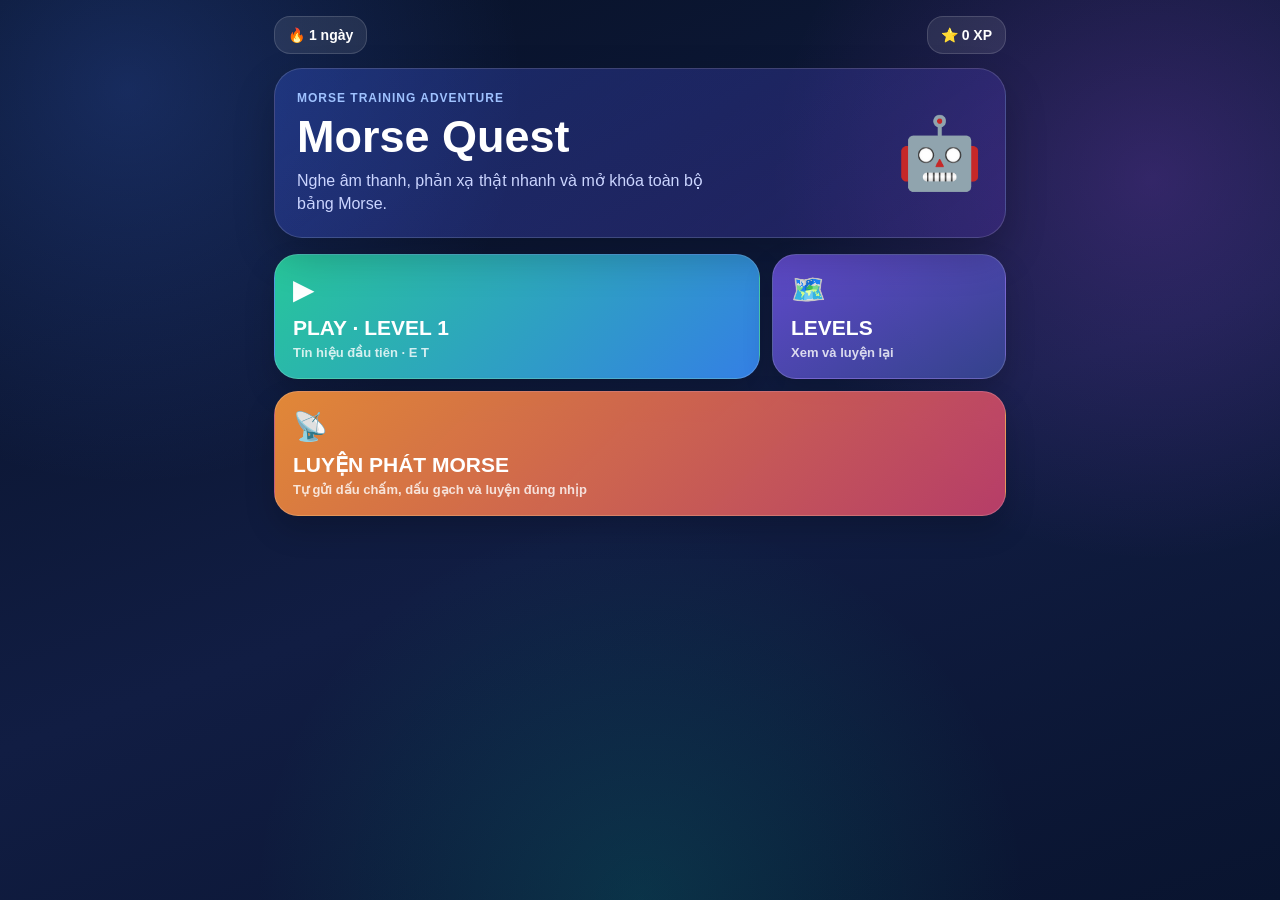
==== index.html @ cfee7fb7 "Add reference audio to sending practice" ====
<!DOCTYPE html>
<html lang="vi">
<head>
<meta charset="UTF-8">
<meta name="viewport" content="width=device-width, initial-scale=1.0">
<meta name="theme-color" content="#071126">

<title>Morse Quest</title>

<style>
* {
  box-sizing: border-box;
}

body {
  margin: 0;
  min-height: 100vh;
  font-family: Arial, Helvetica, sans-serif;
  color: white;

  background:
    radial-gradient(circle at 10% 10%, rgba(70,120,255,.24), transparent 28%),
    radial-gradient(circle at 90% 20%, rgba(180,80,255,.22), transparent 28%),
    radial-gradient(circle at 50% 100%, rgba(0,220,180,.14), transparent 35%),
    linear-gradient(160deg,#071126,#111d43 55%,#09142f);
}

button {
  font-family: inherit;
}

.app {
  width: min(760px, 100%);
  margin: auto;
  padding: 16px 14px 40px;
}

/* =========================
   TOP
========================= */

.topbar {
  display: flex;
  justify-content: space-between;
  flex-wrap: wrap;
  gap: 8px;
  margin-bottom: 14px;
}

.settings-grid {
  display: grid;
  grid-template-columns: repeat(2, 1fr);
  gap: 12px;
  margin-top: 16px;
}

.setting {
  padding: 13px;
  border-radius: 16px;
  background: rgba(3,9,27,.28);
  border: 1px solid rgba(255,255,255,.1);
}

.setting label {
  display: flex;
  justify-content: space-between;
  gap: 8px;
  margin-bottom: 9px;
  font-size: 13px;
  font-weight: 800;
}

.setting input,
.setting select {
  width: 100%;
  accent-color: #7ff1d1;
}

.setting select {
  padding: 9px;
  border: 1px solid rgba(255,255,255,.16);
  border-radius: 10px;
  color: white;
  background: #17234b;
}

.best-score {
  margin-top: 10px;
  color: #ffd978;
  font-size: 13px;
  font-weight: 800;
}

.challenge-status {
  display: flex;
  align-items: center;
  justify-content: space-between;
  gap: 12px;
  margin-top: 13px;
  padding: 11px 13px;
  border-radius: 15px;
  background: rgba(255,171,58,.13);
  border: 1px solid rgba(255,202,111,.3);
  font-weight: 800;
}

.hearts {
  letter-spacing: 4px;
  font-size: 19px;
}

.pill {
  padding: 10px 13px;
  border-radius: 16px;
  font-weight: 800;
  font-size: 14px;

  background: rgba(255,255,255,.09);
  border: 1px solid rgba(255,255,255,.14);
}

/* =========================
   HERO
========================= */

.hero {
  position: relative;
  overflow: hidden;

  padding: 22px;
  border-radius: 28px;

  border: 1px solid rgba(255,255,255,.15);

  background:
    linear-gradient(
      145deg,
      rgba(63,104,255,.28),
      rgba(123,66,246,.18)
    );

  box-shadow:
    0 18px 40px rgba(0,0,0,.22);
}

.hero-grid {
  display: flex;
  align-items: center;
  justify-content: space-between;
  gap: 14px;
}

.hero-tag {
  font-size: 12px;
  font-weight: 900;
  letter-spacing: 1px;
  color: #9fc2ff;
}

h1 {
  margin: 6px 0;
  font-size: clamp(30px, 8vw, 45px);
}

.subtitle {
  max-width: 430px;
  margin: 0;
  color: #cbd5ff;
  line-height: 1.45;
}

.robot {
  font-size: 70px;
  animation: floatRobot 3s ease-in-out infinite;
}

.home-actions {
  display: grid;
  grid-template-columns: 1.35fr .65fr;
  gap: 12px;
  margin-top: 16px;
}

.home-btn {
  min-height: 124px;
  padding: 18px;
  border: 1px solid rgba(255,255,255,.16);
  border-radius: 24px;
  color: white;
  text-align: left;
  cursor: pointer;
  box-shadow: 0 14px 30px rgba(0,0,0,.18);
}

.play-btn {
  background: linear-gradient(135deg, #27c79a, #347fe5);
}

.levels-btn {
  background: linear-gradient(145deg, rgba(116,86,238,.8), rgba(58,75,154,.8));
}

.sending-btn {
  grid-column: 1 / -1;
  min-height: 96px;
  background: linear-gradient(135deg, rgba(255,151,55,.88), rgba(214,68,112,.84));
}

.home-btn-icon {
  display: block;
  margin-bottom: 10px;
  font-size: 28px;
}

.home-btn-title {
  display: block;
  font-size: 21px;
  font-weight: 900;
}

.home-btn-detail {
  display: block;
  margin-top: 5px;
  color: rgba(255,255,255,.8);
  font-size: 13px;
  font-weight: 700;
}

.sending-modes {
  display: grid;
  grid-template-columns: repeat(2, 1fr);
  gap: 12px;
  margin-top: 14px;
}

.mode-btn {
  min-height: 125px;
  padding: 18px;
  border: 1px solid rgba(255,255,255,.15);
  border-radius: 20px;
  color: white;
  text-align: left;
  cursor: pointer;
  background: rgba(255,255,255,.07);
}

.mode-btn strong {
  display: block;
  margin: 8px 0 5px;
  font-size: 18px;
}

.sending-target {
  margin-top: 14px;
  text-align: center;
}

.target-letter {
  font-size: clamp(65px, 18vw, 105px);
  font-weight: 900;
  line-height: 1;
}

.target-code {
  min-height: 34px;
  margin-top: 8px;
  color: #8fe8ff;
  font-size: 25px;
  font-weight: 900;
  letter-spacing: 7px;
}

.sample-btn {
  min-height: 44px;
  margin-top: 10px;
  padding: 0 18px;
  border: 1px solid rgba(143,232,255,.35);
  border-radius: 999px;
  color: white;
  font-weight: 900;
  cursor: pointer;
  background: rgba(75,145,225,.24);
}

.telegraph-wrap {
  display: grid;
  place-items: center;
  margin: 18px 0 10px;
}

.telegraph-key {
  width: min(230px, 62vw);
  aspect-ratio: 1;
  border: 8px solid rgba(255,255,255,.16);
  border-radius: 50%;
  color: #092341;
  font-size: 21px;
  font-weight: 900;
  cursor: pointer;
  touch-action: none;
  user-select: none;
  background: radial-gradient(circle at 35% 28%, #d8fff4, #67d7ba 58%, #269a83);
  box-shadow: 0 16px 36px rgba(0,0,0,.28), inset 0 -10px 18px rgba(0,0,0,.14);
  transition: transform .08s, box-shadow .08s;
}

.telegraph-key.pressed {
  transform: scale(.94) translateY(5px);
  box-shadow: 0 7px 15px rgba(0,0,0,.25), inset 0 8px 20px rgba(0,0,0,.18);
}

.sending-readout {
  min-height: 48px;
  padding: 10px;
  border-radius: 14px;
  color: #a8e8ff;
  text-align: center;
  font-family: monospace;
  font-size: 26px;
  font-weight: 900;
  letter-spacing: 6px;
  background: rgba(3,9,27,.35);
}

.sending-meta {
  display: flex;
  justify-content: space-between;
  gap: 10px;
  margin-top: 12px;
  color: #d4dcfa;
  font-size: 13px;
  font-weight: 800;
}

@keyframes floatRobot {

  0%,100% {
    transform: translateY(0);
  }

  50% {
    transform: translateY(-7px);
  }
}

/* =========================
   CARDS
========================= */

.card {
  margin-top: 15px;
  padding: 17px;

  border-radius: 24px;

  background:
    rgba(255,255,255,.075);

  border:
    1px solid rgba(255,255,255,.13);

  backdrop-filter:
    blur(10px);
}

.card-title {
  font-size: 18px;
  font-weight: 900;
}

.small {
  margin-top: 4px;
  color: #bcc7e8;
  font-size: 13px;
}

.hidden {
  display: none !important;
}

/* =========================
   LEVELS
========================= */

.level-grid {
  display: grid;
  grid-template-columns:
    repeat(2,1fr);

  gap: 10px;
  margin-top: 14px;
}

.level-btn {
  min-height: 115px;

  padding: 14px;

  border-radius: 20px;

  border:
    1px solid rgba(255,255,255,.15);

  background:
    rgba(255,255,255,.07);

  color: white;

  text-align: left;
  cursor: pointer;
}

.level-btn.active {
  background:
    linear-gradient(
      145deg,
      rgba(70,130,255,.42),
      rgba(91,78,218,.36)
    );

  border-color:
    #88b8ff;
}

.level-btn.challenge {
  background: linear-gradient(145deg, rgba(255,171,58,.22), rgba(221,82,116,.18));
  border-color: rgba(255,202,111,.42);
}

.level-btn.challenge.active {
  background: linear-gradient(145deg, rgba(255,171,58,.48), rgba(221,82,116,.38));
  border-color: #ffd27a;
}

.level-btn.locked {
  opacity: .38;
  cursor: not-allowed;
}

.level-number {
  font-size: 17px;
  font-weight: 900;
}

.new-letters {
  margin-top: 7px;

  color: #7ff1d1;

  font-size: 13px;
  font-weight: 800;
}

.level-letters {
  margin-top: 5px;

  font-size: 15px;
  font-weight: 900;
  letter-spacing: 2px;

  color: #a8d9ff;
}

.level-name {
  margin-top: 7px;

  color: #c8d0ef;

  font-size: 12px;
}

/* =========================
   BUTTONS
========================= */

.main-btn {
  width: 100%;
  min-height: 55px;

  margin-top: 15px;

  border: 0;
  border-radius: 17px;

  cursor: pointer;

  font-size: 17px;
  font-weight: 900;

  color: #092341;

  background:
    linear-gradient(
      135deg,
      #7ff1d1,
      #72b7ff
    );
}

.secondary-btn {
  width: 100%;
  min-height: 46px;

  margin-top: 12px;

  border-radius: 14px;

  border:
    1px solid rgba(255,255,255,.17);

  background: transparent;

  color: #d7def5;

  font-weight: 800;

  cursor: pointer;
}

/* =========================
   PROGRESS
========================= */

.progress-label {
  display: flex;
  justify-content: space-between;

  margin-top: 16px;
  margin-bottom: 7px;

  font-size: 13px;
  font-weight: 800;
}

.progress-track {
  height: 12px;

  overflow: hidden;

  border-radius: 999px;

  background:
    rgba(255,255,255,.11);
}

.progress-bar {
  width: 0%;
  height: 100%;

  border-radius: inherit;

  background:
    linear-gradient(
      90deg,
      #58e5b7,
      #69a8ff
    );

  transition:
    width .3s;
}

/* =========================
   RADIO
========================= */

.radio {
  margin-top: 14px;
  padding: 20px;

  text-align: center;

  border-radius: 21px;

  background:
    rgba(3,9,27,.35);
}

.signal {
  min-height: 40px;

  color: #86e4ff;

  font-size: 29px;
  font-weight: 900;

  letter-spacing: 7px;
}

.listen-btn {
  width: min(310px,100%);
  min-height: 54px;

  margin-top: 9px;

  border: 0;
  border-radius: 17px;

  cursor: pointer;

  color: #092341;

  font-size: 17px;
  font-weight: 900;

  background:
    linear-gradient(
      135deg,
      #7ff1d1,
      #72b7ff
    );
}

.listen-btn:active,
.main-btn:active {

  transform:
    scale(.98);
}

#feedback {
  min-height: 25px;

  margin-top: 13px;

  color: #d3dcff;

  font-weight: 800;
}

/* =========================
   STATS
========================= */

.stats {
  display: grid;

  grid-template-columns:
    repeat(3,1fr);

  gap: 8px;

  margin-top: 13px;
}

.stat {
  padding: 11px 5px;

  border-radius: 15px;

  text-align: center;

  background:
    rgba(255,255,255,.06);
}

.stat strong {
  display: block;

  margin-top: 4px;

  font-size: 22px;
}

/* =========================
   KEYBOARD
========================= */

.keyboard {
  margin-top: 14px;
}

.keyrow {
  display: flex;

  justify-content: center;

  gap: 5px;

  margin-bottom: 6px;
}

.key {
  flex: 1;

  min-width: 0;
  max-width: 57px;
  height: 47px;

  border-radius: 11px;

  border:
    1px solid rgba(255,255,255,.10);

  background:
    rgba(255,255,255,.04);

  color:
    rgba(255,255,255,.20);

  font-weight: 900;
}

.key.active {

  cursor: pointer;

  color: white;

  background:
    linear-gradient(
      160deg,
      rgba(74,123,255,.48),
      rgba(99,75,228,.35)
    );

  border-color:
    rgba(132,183,255,.75);
}

.key.correct {

  background:
    #28b988 !important;
}

.key.wrong {

  background:
    #d85c6d !important;
}

/* =========================
   LETTER CARDS
========================= */

.letters {
  display: grid;

  grid-template-columns:
    repeat(6,1fr);

  gap: 7px;

  margin-top: 13px;
}

.letter {
  padding: 10px 4px;

  text-align: center;

  border-radius: 14px;

  background:
    rgba(90,130,255,.17);

  border:
    1px solid rgba(130,185,255,.30);
}

.letter.new {
  background:
    rgba(71,220,179,.16);

  border-color:
    rgba(112,244,205,.45);
}

.letter b {
  display: block;

  font-size: 20px;
}

.letter span {
  display: block;

  margin-top: 3px;

  color: #9ed6ff;

  font-family: monospace;
}

/* =========================
   COMPLETION
========================= */

.complete {
  padding: 21px;

  text-align: center;

  border-radius: 21px;

  background:
    rgba(54,210,155,.13);

  border:
    1px solid rgba(95,230,183,.35);
}

.medal {
  font-size: 52px;
}

/* =========================
   MOBILE
========================= */

@media(max-width:480px) {

  .settings-grid {
    grid-template-columns: 1fr;
  }

  .home-actions {
    grid-template-columns: 1fr;
  }

  .home-btn {
    min-height: 105px;
  }

  .sending-modes {
    grid-template-columns: 1fr;
  }

  .level-grid {
    grid-template-columns: 1fr;
  }

  .letters {
    grid-template-columns:
      repeat(3,1fr);
  }

  .robot {
    font-size: 56px;
  }

  .key {
    height: 44px;
    font-size: 13px;
  }
}
</style>
</head>

<body>

<div class="app">

  <div class="topbar">

    <div class="pill">
      🔥
      <span id="streak">
        1
      </span>
      ngày
    </div>

    <div class="pill">
      ⭐
      <span id="xp">
        0
      </span>
      XP
    </div>

  </div>


  <section class="hero">

    <div class="hero-grid">

      <div>

        <div class="hero-tag">
          MORSE TRAINING ADVENTURE
        </div>

        <h1>
          Morse Quest
        </h1>

        <p class="subtitle">
          Nghe âm thanh, phản xạ thật nhanh
          và mở khóa toàn bộ bảng Morse.
        </p>

      </div>

      <div class="robot">
        🤖
      </div>

    </div>

  </section>


  <!-- HOME -->

  <section id="homeScreen" class="home-actions">
    <button class="home-btn play-btn" id="playBtn">
      <span class="home-btn-icon">▶</span>
      <span class="home-btn-title" id="playLevelTitle">PLAY · LEVEL 1</span>
      <span class="home-btn-detail" id="playLevelDetail">Tiếp tục hành trình Morse</span>
    </button>

    <button class="home-btn levels-btn" id="levelsBtn">
      <span class="home-btn-icon">🗺️</span>
      <span class="home-btn-title">LEVELS</span>
      <span class="home-btn-detail">Xem và luyện lại</span>
    </button>

    <button class="home-btn sending-btn" id="sendingBtn">
      <span class="home-btn-icon">📡</span>
      <span class="home-btn-title">LUYỆN PHÁT MORSE</span>
      <span class="home-btn-detail">Tự gửi dấu chấm, dấu gạch và luyện đúng nhịp</span>
    </button>
  </section>


  <!-- SENDING MODE SELECT -->

  <section class="card hidden" id="sendingMenuScreen">
    <div class="card-title">📡 Luyện phát tín hiệu</div>
    <div class="small">Dùng phím điện báo để tự tạo âm Morse.</div>

    <div class="sending-modes">
      <button class="mode-btn" id="learnSendingBtn">
        <span>🎓</span>
        <strong>Học phát tín hiệu</strong>
        <span class="small">Có mã gợi ý và được thử lại tự do.</span>
      </button>
      <button class="mode-btn" id="challengeSendingBtn">
        <span>⚡</span>
        <strong>Thử thách Sending</strong>
        <span class="small">10 chữ, 3 tim, cần đúng ít nhất 80%.</span>
      </button>
    </div>

    <button class="secondary-btn" id="sendingMenuBackBtn">← Trang chính</button>
  </section>


  <!-- SENDING PRACTICE -->

  <section class="card hidden" id="sendingPracticeScreen">
    <div class="card-title" id="sendingModeTitle">🎓 Học phát tín hiệu</div>
    <div class="sending-meta">
      <span id="sendingProgress">Luyện tập tự do</span>
      <span id="sendingLives"></span>
    </div>

    <div class="sending-target">
      <div class="small">Hãy gửi chữ</div>
      <div class="target-letter" id="sendingTarget">E</div>
      <div class="target-code" id="sendingHint">•</div>
      <button class="sample-btn" id="sendingSampleBtn">🔊 NGHE ÂM MẪU</button>
    </div>

    <div class="telegraph-wrap">
      <button class="telegraph-key" id="telegraphKey">NHẤN &amp; GIỮ</button>
    </div>

    <div class="sending-readout" id="sendingReadout">•••</div>
    <div id="sendingFeedback">Nhấn ngắn = chấm · nhấn dài = gạch.</div>

    <button class="secondary-btn" id="sendingRetryBtn">↻ Xóa và gửi lại</button>
    <button class="secondary-btn" id="sendingPracticeBackBtn">← Chọn chế độ khác</button>
  </section>


  <!-- LEVEL SELECT -->

  <section
    class="card hidden"
    id="levelScreen">

    <div class="card-title">
      🚀 Chọn cấp độ
    </div>

    <div class="small">
      Người mới bắt đầu từ Level 1.
      Mỗi Level mở thêm ký tự mới.
    </div>

    <div class="settings-grid">
      <div class="setting">
        <label for="speedInput">
          <span>⚡ Tốc độ</span>
          <span id="speedValue">12 WPM</span>
        </label>
        <input id="speedInput" type="range" min="8" max="24" step="1" value="12">
      </div>

      <div class="setting">
        <label>
          <span>🎯 Mục tiêu ngẫu nhiên</span>
          <span id="questionGoal">20–30 câu</span>
        </label>
        <div class="small">
          Sai sẽ làm lại chính câu đó. Cần đạt ít nhất 80% chính xác.
        </div>
      </div>
    </div>

      <div
        class="level-grid"
        id="levelGrid">
      </div>

    <div class="best-score" id="bestScore">
      🏅 Kỷ lục Level này: chưa có
    </div>


    <button
      class="main-btn"
      id="startBtn">
      ▶ BẮT ĐẦU LEVEL
    </button>

    <button class="secondary-btn" id="levelsBackBtn">
      ← Trang chính
    </button>

  </section>


  <!-- GAME -->

  <div
    id="gameScreen"
    class="hidden">


    <section class="card">

      <div class="card-title">
        🎯
        <span id="currentLevelTitle">
        </span>
      </div>

      <div
        class="small"
        id="currentLetters">
      </div>

      <div class="small">
        Mẹo: nhấn Space để nghe lại, nhấn chữ cái để trả lời.
      </div>

      <div class="challenge-status hidden" id="challengeStatus">
        <span>⚡ 15 câu đúng liên tiếp để vượt sớm</span>
        <span class="hearts" id="hearts">❤️❤️❤️</span>
      </div>


      <div class="progress-label">

        <span>
          Thử thách
        </span>

        <span id="progressText">
          0 / 10
        </span>

      </div>


      <div class="progress-track">

        <div
          class="progress-bar"
          id="progressBar">
        </div>

      </div>


      <div class="radio">

        <div
          class="signal"
          id="signal">
          •••
        </div>


        <button
          class="listen-btn"
          id="listenBtn">

          ▶ NGHE MORSE

        </button>


        <div id="feedback">
          Nghe tín hiệu rồi chọn chữ.
        </div>

      </div>


      <div class="stats">

        <div class="stat">

          Đúng

          <strong id="score">
            0
          </strong>

        </div>


        <div class="stat">

          Combo

          <strong id="combo">
            0
          </strong>

        </div>


        <div class="stat">

          Lượt trả lời

          <strong id="tries">
            0
          </strong>

        </div>

      </div>

    </section>


    <section class="card">

      <div class="card-title">
        ⌨️ Bàn phím
      </div>

      <div class="small">
        Các ký tự đang học sẽ sáng lên.
      </div>


      <div
        class="keyboard"
        id="keyboard">
      </div>

    </section>


    <section class="card">

      <div class="card-title">
        📡 Bộ ký tự hiện tại
      </div>

      <div class="small">
        Ký tự màu xanh lá là ký tự mới
        của Level này.
      </div>


      <div
        class="letters"
        id="letterCards">
      </div>

    </section>


    <section
      class="card hidden"
      id="completeCard">

      <div class="complete">

        <div class="medal">
          🏅
        </div>

        <h2 id="completeTitle">
          Hoàn thành!
        </h2>

        <p id="completeText">
        </p>

      </div>


      <button
        class="main-btn"
        id="nextLevelBtn">

        🚀 LEVEL TIẾP THEO

      </button>

    </section>


    <button
      class="secondary-btn"
      id="backBtn">

      ← Trang chính

    </button>

  </div>

</div>


<script>

/* =====================================================
   MORSE TABLE
===================================================== */

const MORSE = {

  E: ".",
  T: "-",

  A: ".-",
  N: "-.",

  I: "..",
  M: "--",

  S: "...",
  O: "---",

  R: ".-.",
  K: "-.-",

  D: "-..",
  G: "--.",

  U: "..-",
  W: ".--",

  H: "....",
  V: "...-",

  F: "..-.",
  L: ".-..",

  P: ".--.",
  J: ".---",

  B: "-...",
  X: "-..-",

  C: "-.-.",
  Y: "-.--",

  Z: "--..",
  Q: "--.-"

};


/* =====================================================
   LEVEL STRUCTURE

   Level 1:
   E T

   Level 2 trở đi:
   RANDOM ĐỘC LẬP
===================================================== */

const LESSONS = [

  {
    level: 1,
    name: "Tín hiệu đầu tiên",

    newLetters: [
      "E",
      "T"
    ],

    letters: [
      "E",
      "T"
    ]
  },


  {
    level: 2,
    name: "Bốn tín hiệu",

    newLetters: [
      "A",
      "N"
    ],

    letters: [
      "E",
      "T",
      "A",
      "N"
    ]
  },


  {
    level: 3,
    name: "Radio Rookie",

    newLetters: [
      "I",
      "M"
    ],

    letters: [
      "E",
      "T",
      "A",
      "N",
      "I",
      "M"
    ]
  },


  {
    level: 4,
    name: "Signal Explorer",

    newLetters: [
      "S",
      "O"
    ],

    letters: [
      "E","T",
      "A","N",
      "I","M",
      "S","O"
    ]
  },


  {
    level: 5,
    name: "Morse Ranger",

    newLetters: [
      "R",
      "K"
    ],

    letters: [
      "E","T",
      "A","N",
      "I","M",
      "S","O",
      "R","K"
    ]
  },


  {
    level: 6,
    name: "Code Scout",

    newLetters: [
      "D",
      "G"
    ],

    letters: [
      "E","T",
      "A","N",
      "I","M",
      "S","O",
      "R","K",
      "D","G"
    ]
  },


  {
    level: 7,
    name: "Radio Pilot",

    newLetters: [
      "U",
      "W"
    ],

    letters: [
      "E","T",
      "A","N",
      "I","M",
      "S","O",
      "R","K",
      "D","G",
      "U","W"
    ]
  },


  {
    level: 8,
    name: "Signal Hunter",

    newLetters: [
      "H",
      "V"
    ],

    letters: [
      "E","T",
      "A","N",
      "I","M",
      "S","O",
      "R","K",
      "D","G",
      "U","W",
      "H","V"
    ]
  },


  {
    level: 9,
    name: "Morse Explorer",

    newLetters: [
      "F",
      "L"
    ],

    letters: [
      "E","T",
      "A","N",
      "I","M",
      "S","O",
      "R","K",
      "D","G",
      "U","W",
      "H","V",
      "F","L"
    ]
  },


  {
    level: 10,
    name: "Radio Commander",

    newLetters: [
      "P",
      "J"
    ],

    letters: [
      "E","T",
      "A","N",
      "I","M",
      "S","O",
      "R","K",
      "D","G",
      "U","W",
      "H","V",
      "F","L",
      "P","J"
    ]
  },


  {
    level: 11,
    name: "Code Master",

    newLetters: [
      "B",
      "X"
    ],

    letters: [
      "E","T",
      "A","N",
      "I","M",
      "S","O",
      "R","K",
      "D","G",
      "U","W",
      "H","V",
      "F","L",
      "P","J",
      "B","X"
    ]
  },


  {
    level: 12,
    name: "Signal Expert",

    newLetters: [
      "C",
      "Y"
    ],

    letters: [
      "E","T",
      "A","N",
      "I","M",
      "S","O",
      "R","K",
      "D","G",
      "U","W",
      "H","V",
      "F","L",
      "P","J",
      "B","X",
      "C","Y"
    ]
  },


  {
    level: 13,
    name: "Morse Master",

    newLetters: [
      "Z",
      "Q"
    ],

    letters: [
      "E","T",
      "A","N",
      "I","M",
      "S","O",
      "R","K",
      "D","G",
      "U","W",
      "H","V",
      "F","L",
      "P","J",
      "B","X",
      "C","Y",
      "Z","Q"
    ]
  }

];


/* Insert one mandatory review challenge after every two lessons. */
const LEVELS = [];

LESSONS.forEach((lesson, index)=>{

  LEVELS.push({
    ...lesson,
    type: "lesson"
  });

  if((index + 1) % 2 === 0){

    const challengeNumber = (index + 1) / 2;

    LEVELS.push({
      type: "challenge",
      challenge: challengeNumber,
      name: `Ôn tập Level ${index}–${index + 1}`,
      newLetters: [],
      letters: [...lesson.letters]
    });

  }

});


/* =====================================================
   KEYBOARD
===================================================== */

const KEYBOARD_ROWS = [

  "QWERTYUIOP",

  "ASDFGHJKL",

  "ZXCVBNM"

];


/* =====================================================
   STATE
===================================================== */

const savedStep =
  Number(localStorage.getItem("morseUnlockedStep"));

const legacyLevel =
  Number(localStorage.getItem("morseUnlockedLevel")) || 1;

let unlockedLevel = savedStep || Math.min(
  legacyLevel + Math.floor((legacyLevel - 1) / 2),
  LEVELS.length
);


if(
  unlockedLevel >
  LEVELS.length
){

  unlockedLevel =
    LEVELS.length;

}


let selectedLevel =
  unlockedLevel;


let levelLetters = [];

let newLevelLetters = [];

let currentLetter = "";

let previousLetter = "";

let levelOneIndex = 0;

let score = 0;

let tries = 0;

let combo = 0;

let maxCombo = 0;

let hearts = 3;

let locked = false;

let audioContext = null;

let sessionLength = 20;

let speedWpm =
  Number(localStorage.getItem("morseSpeedWpm")) || 12;

let sendingMode = "learn";
let sendingLetter = "E";
let sendingMarks = [];
let sendingPressStart = 0;
let sendingLastRelease = 0;
let sendingGap = null;
let sendingTimer = null;
let sendingTone = null;
let sendingToneRequest = 0;
let sendingSafetyTimer = null;
let sendingLocked = false;
let sendingAttempts = 0;
let sendingCorrect = 0;
let sendingHearts = 3;


/* =====================================================
   HELPERS
===================================================== */

function symbolText(code){

  return code
    .replaceAll(
      ".",
      "•"
    )
    .replaceAll(
      "-",
      "—"
    );

}


/* =====================================================
   RANDOM

   LEVEL 1:
   E → T → E → T

   LEVEL 2+:
   RANDOM ĐỘC LẬP TỪNG CÂU

   KHÔNG BAG
   KHÔNG SHUFFLE CYCLE
   KHÔNG CHẠY HẾT DANH SÁCH
===================================================== */

function randomIndex(max){

  if(
    window.crypto &&
    window.crypto.getRandomValues
  ){

    const array =
      new Uint32Array(1);

    window.crypto.getRandomValues(
      array
    );

    return (
      array[0] %
      max
    );

  }

  return Math.floor(
    Math.random() *
    max
  );

}


function chooseRandomLetter(){

  return levelLetters[
    randomIndex(
      levelLetters.length
    )
  ];

}


/* =====================================================
   LEVEL SCREEN
===================================================== */

function createLevels(){

  const grid =
    document.getElementById(
      "levelGrid"
    );


  grid.innerHTML = "";


  LEVELS.forEach((item, index)=>{

    const step = index + 1;

    const button =
      document.createElement(
        "button"
      );


    const isUnlocked =
      step <=
      unlockedLevel;


    button.className =
      "level-btn";

    if(item.type === "challenge"){
      button.classList.add("challenge");
    }


    if(
      !isUnlocked
    ){

      button.classList.add(
        "locked"
      );

      button.disabled = true;

    }


    if(
      step ===
      selectedLevel &&
      isUnlocked
    ){

      button.classList.add(
        "active"
      );

    }


    button.innerHTML = `

      <div class="level-number">

        ${levelLabel(item)}

        ${
          isUnlocked
          ? ""
          : " 🔒"
        }

      </div>

      <div class="new-letters">

        ${
          item.type === "challenge"
          ? "⚡ KIỂM TRA TỔNG HỢP"
          : `+ ${item.newLetters.join(" ")}`
        }

      </div>

      <div class="level-letters">

        ${item.letters.join(" ")}

      </div>

      <div class="level-name">

        ${item.name}

      </div>

    `;


    if(
      isUnlocked
    ){

      button.addEventListener(
        "click",
        ()=>{

          selectedLevel =
            step;

          createLevels();

        }
      );

    }


    grid.appendChild(
      button
    );

  });

  updateBestScore();

}


function levelLabel(item){

  return item.type === "challenge"
    ? `Thử thách ${item.challenge}`
    : `Level ${item.level}`;

}


function updateBestScore(){

  const best = Number(
    localStorage.getItem(`morseBestLevel${selectedLevel}`)
  ) || 0;

  document.getElementById("bestScore").textContent =
    best
      ? `🏅 Kỷ lục Level này: ${best}% chính xác`
      : "🏅 Kỷ lục Level này: chưa có";

}


function updateHome(){

  const current = LEVELS[unlockedLevel - 1];

  document.getElementById("playLevelTitle").textContent =
    `PLAY · ${levelLabel(current).toUpperCase()}`;

  document.getElementById("playLevelDetail").textContent =
    `${current.name} · ${current.letters.join(" ")}`;

}


function showHome(){

  clearTimeout(sendingTimer);
  clearTimeout(sendingSafetyTimer);
  stopSendingTone();
  sendingPressStart = 0;
  document.getElementById("gameScreen").classList.add("hidden");
  document.getElementById("levelScreen").classList.add("hidden");
  document.getElementById("sendingMenuScreen").classList.add("hidden");
  document.getElementById("sendingPracticeScreen").classList.add("hidden");
  document.getElementById("homeScreen").classList.remove("hidden");

  selectedLevel = unlockedLevel;
  updateHome();

}


function showLevels(){

  document.getElementById("homeScreen").classList.add("hidden");
  document.getElementById("gameScreen").classList.add("hidden");
  document.getElementById("sendingMenuScreen").classList.add("hidden");
  document.getElementById("sendingPracticeScreen").classList.add("hidden");
  document.getElementById("levelScreen").classList.remove("hidden");

  selectedLevel = unlockedLevel;
  createLevels();

}


/* =====================================================
   START LEVEL
===================================================== */

function startLevel(){

  const data =
    LEVELS[selectedLevel - 1];


  if(!data){
    return;
  }


  levelLetters =
    [...data.letters];


  newLevelLetters =
    [...data.newLetters];


  currentLetter = "";

  previousLetter = "";

  levelOneIndex = 0;


  score = 0;

  tries = 0;

  combo = 0;

  maxCombo = 0;

  hearts = 3;

  locked = false;

  sessionLength = 20 + randomIndex(11);

  document.getElementById("questionGoal").textContent =
    `${sessionLength} câu đúng`;

  const challengeStatus =
    document.getElementById("challengeStatus");

  challengeStatus.classList.toggle(
    "hidden",
    data.type !== "challenge"
  );

  updateHearts();


  document
    .getElementById(
      "levelScreen"
    )
    .classList.add(
      "hidden"
    );

  document
    .getElementById(
      "homeScreen"
    )
    .classList.add(
      "hidden"
    );

  document.getElementById("sendingMenuScreen").classList.add("hidden");
  document.getElementById("sendingPracticeScreen").classList.add("hidden");


  document
    .getElementById(
      "gameScreen"
    )
    .classList.remove(
      "hidden"
    );


  document
    .getElementById(
      "completeCard"
    )
    .classList.add(
      "hidden"
    );


  document.getElementById(
    "currentLevelTitle"
  ).textContent =
    `${levelLabel(data)} · ${data.name}`;


  document.getElementById(
    "currentLetters"
  ).textContent =
    data.type === "lesson" && data.level === 1

    ? "Làm quen: E · T"

    : "Random toàn bộ: " +
      levelLetters.join(" · ");


  createKeyboard();

  createLetterCards();

  updateGame();

  newQuestion();

}


/* =====================================================
   KEYBOARD CREATE
===================================================== */

function createKeyboard(){

  const keyboard =
    document.getElementById(
      "keyboard"
    );


  keyboard.innerHTML = "";


  KEYBOARD_ROWS.forEach(
    row=>{

      const rowDiv =
        document.createElement(
          "div"
        );


      rowDiv.className =
        "keyrow";


      [...row].forEach(
        letter=>{

          const key =
            document.createElement(
              "button"
            );


          key.className =
            "key";


          key.textContent =
            letter;


          if(
            levelLetters.includes(
              letter
            )
          ){

            key.classList.add(
              "active"
            );


            key.addEventListener(
              "click",
              ()=>answer(
                letter,
                key
              )
            );

          }else{

            key.disabled =
              true;

          }


          rowDiv.appendChild(
            key
          );

        }
      );


      keyboard.appendChild(
        rowDiv
      );

    }
  );

}


/* =====================================================
   LETTER CARDS
===================================================== */

function createLetterCards(){

  const container =
    document.getElementById(
      "letterCards"
    );


  container.innerHTML = "";


  levelLetters.forEach(
    letter=>{

      const card =
        document.createElement(
          "div"
        );


      card.className =
        "letter";


      if(
        newLevelLetters.includes(
          letter
        )
      ){

        card.classList.add(
          "new"
        );

      }


      card.innerHTML = `

        <b>
          ${letter}
        </b>

        <span>
          ${symbolText(
            MORSE[letter]
          )}
        </span>

      `;


      container.appendChild(
        card
      );

    }
  );

}


function updateHearts(){

  document.getElementById("hearts").textContent =
    "❤️".repeat(hearts) + "🖤".repeat(3 - hearts);

}


/* =====================================================
   QUESTION GENERATOR
===================================================== */

function newQuestion(){

  if(
    levelLetters.length === 0
  ){

    return;

  }


  previousLetter =
    currentLetter;


  /*
  ====================================
  LEVEL 1

  CỐ Ý LUÂN PHIÊN E / T

  Vì đây là giai đoạn
  nhận biết DOT / DASH
  ====================================
  */

  if(
    selectedLevel === 1
  ){

    currentLetter =
      levelLetters[
        levelOneIndex %
        levelLetters.length
      ];


    levelOneIndex++;

  }


  /*
  ====================================
  LEVEL 2 TRỞ ĐI

  RANDOM ĐỘC LẬP

  Có thể:
  A A N E T A ...

  Có thể lặp lại ký tự.

  Đây là chủ ý.

  Không sử dụng vòng lặp
  qua toàn bộ alphabet.
  ====================================
  */

  else{

    currentLetter =
      chooseRandomLetter();

  }


  locked =
    false;


  document.getElementById(
    "signal"
  ).textContent =
    "•••";


  document.getElementById(
    "feedback"
  ).textContent =
    selectedLevel === 1

    ? "Nghe E hoặc T rồi chọn chữ."

    : "Nghe tín hiệu random rồi phản xạ.";

}


/* =====================================================
   MORSE SOUND
===================================================== */

async function playMorse(){

  const AudioCtx =
    window.AudioContext ||
    window.webkitAudioContext;


  if(!AudioCtx){

    document.getElementById(
      "feedback"
    ).textContent =
      "Thiết bị chưa hỗ trợ âm thanh.";

    return;

  }


  if(!audioContext){

    audioContext =
      new AudioCtx();

  }


  if(
    audioContext.state ===
    "suspended"
  ){

    await audioContext.resume();

  }


  const code =
    MORSE[
      currentLetter
    ];


  // PARIS standard: one dot lasts 1.2 / WPM seconds.
  const dot =
    1.2 / speedWpm;


  const gap =
    dot;


  let time =
    audioContext.currentTime +
    0.05;


  [...code].forEach(
    symbol=>{

      const duration =
        symbol === "."

        ? dot

        : dot * 3;


      const oscillator =
        audioContext
        .createOscillator();


      const gain =
        audioContext
        .createGain();


      oscillator.frequency.value =
        650;


      oscillator.type =
        "sine";


      gain.gain.setValueAtTime(
        0.0001,
        time
      );


      gain.gain.exponentialRampToValueAtTime(
        0.25,
        time + 0.01
      );


      gain.gain.setValueAtTime(

        0.25,

        time +
        Math.max(
          0.01,
          duration - 0.015
        )

      );


      gain.gain.exponentialRampToValueAtTime(

        0.0001,

        time +
        duration

      );


      oscillator
        .connect(gain)
        .connect(
          audioContext.destination
        );


      oscillator.start(
        time
      );


      oscillator.stop(
        time +
        duration +
        0.02
      );


      time +=
        duration +
        gap;

    }
  );


  document.getElementById(
    "signal"
  ).textContent =
    "♪";


  document.getElementById(
    "feedback"
  ).textContent =
    "Tín hiệu đã phát — chọn chữ!";

}


/* =====================================================
   ANSWER
===================================================== */

function answer(
  letter,
  key
){

  if(locked){
    return;
  }


  locked = true;

  tries++;


  const correct =
    letter ===
    currentLetter;


  if(correct){

    score++;

    combo++;


    maxCombo =
      Math.max(
        maxCombo,
        combo
      );


    key.classList.add(
      "correct"
    );


    document.getElementById(
      "feedback"
    ).textContent =
      "🎉 Chính xác!";


    addXP(
      10
    );

  }else{

    combo =
      0;

    if(LEVELS[selectedLevel - 1].type === "challenge"){
      hearts = Math.max(0, hearts - 1);
      updateHearts();
    }


    key.classList.add(
      "wrong"
    );


    document.getElementById(
      "feedback"
    ).textContent =
      "💡 Đáp án là " +
      currentLetter;

  }


  document.getElementById(
    "signal"
  ).textContent =

    currentLetter +
    "  " +
    symbolText(
      MORSE[
        currentLetter
      ]
    );


  updateGame();


  setTimeout(
    ()=>{

      key.classList.remove(
        "correct",
        "wrong"
      );


      const isChallenge =
        LEVELS[selectedLevel - 1].type === "challenge";

      if(isChallenge && hearts === 0){

        failChallenge();

      }else if(isChallenge && combo >= 15){

        finishLevel();

      }else if(score >= sessionLength){

        finishLevel();

      }else{

        // A wrong answer does not advance progress: repeat the same signal.
        if(correct){
          newQuestion();
        }

        setTimeout(
          ()=>{
            // newQuestion unlocks correct answers; retries must unlock here.
            if(!correct){
              locked = false;
            }

            playMorse();
          },
          250
        );

      }

    },

    1000

  );

}


function failChallenge(){

  locked = true;

  document.getElementById("completeCard").classList.remove("hidden");
  document.getElementById("completeTitle").textContent =
    "💔 Thử thách thất bại";
  document.getElementById("completeText").textContent =
    `Bạn đã mất cả 3 tim sau ${tries} lượt. Hãy ôn lại các ký tự rồi thử lại.`;
  document.getElementById("nextLevelBtn").style.display = "none";

}


/* =====================================================
   GAME UI
===================================================== */

function updateGame(){

  document.getElementById(
    "score"
  ).textContent =
    score;


  document.getElementById(
    "combo"
  ).textContent =
    combo;


  document.getElementById(
    "tries"
  ).textContent =
    tries;


  const completed =
    Math.min(
      score,
      sessionLength
    );


  document.getElementById(
    "progressText"
  ).textContent =
    `${completed} / ${sessionLength}`;


  document.getElementById(
    "progressBar"
  ).style.width =
    `${(completed / sessionLength) * 100}%`;

}


/* =====================================================
   FINISH LEVEL
===================================================== */

function finishLevel(){

  const accuracy =
    Math.round((score / tries) * 100);

  const isChallenge =
    LEVELS[selectedLevel - 1].type === "challenge";

  const wonByStreak =
    isChallenge && combo >= 15;

  const passed =
    accuracy >= 80 || wonByStreak;

  const resultSummary = wonByStreak
    ? `Bạn đạt chuỗi 15 câu đúng liên tiếp sau ${tries} lượt (${accuracy}%). `
    : `Bạn hoàn thành ${sessionLength} câu đúng sau ${tries} lượt trả lời (${accuracy}%). `;

  const bestKey =
    `morseBestLevel${selectedLevel}`;

  const previousBest =
    Number(localStorage.getItem(bestKey)) || 0;

  if(accuracy > previousBest){
    localStorage.setItem(bestKey, accuracy);
  }


  document
    .getElementById(
      "completeCard"
    )
    .classList.remove(
      "hidden"
    );


  if(passed){

    document.getElementById(
      "completeTitle"
    ).textContent =
      LEVELS[selectedLevel - 1].type === "challenge"
        ? "🏆 Vượt qua thử thách!"
        : "🏆 Hoàn thành Level!";


    if(
      selectedLevel <
      LEVELS.length
    ){

      const nextLevel =
        selectedLevel +
        1;


      if(
        nextLevel >
        unlockedLevel
      ){

        unlockedLevel =
          nextLevel;


        localStorage.setItem(
          "morseUnlockedStep",
          unlockedLevel
        );

        updateHome();

      }


      document.getElementById(
        "completeText"
      ).textContent =

        resultSummary +
        `${levelLabel(LEVELS[nextLevel - 1])} đã được mở khóa!`;


      document.getElementById(
        "nextLevelBtn"
      ).style.display =
        "block";

    }else{

      document.getElementById(
        "completeText"
      ).textContent =
        resultSummary + "Bạn đã mở khóa toàn bộ bảng chữ cái Morse!";


      document.getElementById(
        "nextLevelBtn"
      ).style.display =
        "none";

    }


    addXP(
      100
    );


    updateStreak();

  }else{

    document.getElementById(
      "completeTitle"
    ).textContent =
      "🎯 Gần đạt rồi!";


    document.getElementById(
      "completeText"
    ).textContent =

      resultSummary +
      `Cần ít nhất 80% để mở Level tiếp theo.`;


    document.getElementById(
      "nextLevelBtn"
    ).style.display =
      "none";

  }

}


/* =====================================================
   XP
===================================================== */

function addXP(value){

  let xp =
    Number(
      localStorage.getItem(
        "morseXP"
      )
    ) || 0;


  xp +=
    value;


  localStorage.setItem(
    "morseXP",
    xp
  );


  document.getElementById(
    "xp"
  ).textContent =
    xp;

}


/* =====================================================
   STREAK
===================================================== */

function dateKey(offset=0){

  const date =
    new Date();


  date.setDate(
    date.getDate() +
    offset
  );


  return (

    date.getFullYear() +

    "-" +

    String(
      date.getMonth()+1
    ).padStart(
      2,
      "0"
    ) +

    "-" +

    String(
      date.getDate()
    ).padStart(
      2,
      "0"
    )

  );

}


function updateStreak(){

  const today =
    dateKey(0);


  const yesterday =
    dateKey(-1);


  const lastComplete =
    localStorage.getItem(
      "morseLastComplete"
    );


  let streak =
    Number(
      localStorage.getItem(
        "morseStreak"
      )
    ) || 0;


  if(
    lastComplete ===
    today
  ){

    return;

  }


  if(
    lastComplete ===
    yesterday
  ){

    streak++;

  }else{

    streak = 1;

  }


  localStorage.setItem(
    "morseStreak",
    streak
  );


  localStorage.setItem(
    "morseLastComplete",
    today
  );


  document.getElementById(
    "streak"
  ).textContent =
    streak;

}


/* =====================================================
   LOAD SAVED DATA
===================================================== */

function loadStats(){

  const xp =
    Number(
      localStorage.getItem(
        "morseXP"
      )
    ) || 0;


  const streak =
    Number(
      localStorage.getItem(
        "morseStreak"
      )
    ) || 1;


  document.getElementById(
    "xp"
  ).textContent =
    xp;


  document.getElementById(
    "streak"
  ).textContent =
    streak;

}


/* =====================================================
   SENDING PRACTICE
===================================================== */

function showSendingMenu(){

  stopSendingTone();
  clearTimeout(sendingTimer);
  clearTimeout(sendingSafetyTimer);
  sendingPressStart = 0;
  document.getElementById("homeScreen").classList.add("hidden");
  document.getElementById("sendingPracticeScreen").classList.add("hidden");
  document.getElementById("sendingMenuScreen").classList.remove("hidden");

}


function learnedLetters(){

  return [...LEVELS[unlockedLevel - 1].letters];

}


function startSending(mode){

  sendingMode = mode;
  sendingAttempts = 0;
  sendingCorrect = 0;
  sendingHearts = 3;

  document.getElementById("sendingMenuScreen").classList.add("hidden");
  document.getElementById("sendingPracticeScreen").classList.remove("hidden");
  document.getElementById("sendingModeTitle").textContent =
    mode === "learn" ? "🎓 Học phát tín hiệu" : "⚡ Thử thách Sending";

  document.getElementById("sendingSampleBtn").classList.toggle(
    "hidden",
    mode !== "learn"
  );

  nextSendingQuestion();

}


function nextSendingQuestion(){

  const letters = learnedLetters();
  sendingLetter = letters[randomIndex(letters.length)];
  sendingMarks = [];
  sendingLastRelease = 0;
  sendingLocked = false;

  document.getElementById("sendingTarget").textContent = sendingLetter;
  document.getElementById("sendingHint").textContent =
    sendingMode === "learn" ? symbolText(MORSE[sendingLetter]) : "?";
  document.getElementById("sendingReadout").textContent = "•••";
  document.getElementById("sendingFeedback").textContent =
    "Nhấn ngắn = chấm · nhấn dài = gạch · Space cũng dùng được.";

  updateSendingStats();

}


function updateSendingStats(){

  document.getElementById("sendingProgress").textContent =
    sendingMode === "learn"
      ? "Luyện tập tự do"
      : `${sendingAttempts}/10 · Đúng ${sendingCorrect}`;

  document.getElementById("sendingLives").textContent =
    sendingMode === "challenge"
      ? "❤️".repeat(sendingHearts) + "🖤".repeat(3 - sendingHearts)
      : "Có mã gợi ý";

}


async function playSendingExample(){

  if(sendingMode !== "learn" || sendingPressStart || sendingLocked){
    return;
  }

  const AudioCtx = window.AudioContext || window.webkitAudioContext;
  if(!AudioCtx){
    document.getElementById("sendingFeedback").textContent =
      "Thiết bị chưa hỗ trợ âm thanh.";
    return;
  }

  clearTimeout(sendingTimer);
  stopSendingTone();
  sendingLocked = true;
  const sampleLetter = sendingLetter;
  const sampleButton = document.getElementById("sendingSampleBtn");
  sampleButton.disabled = true;

  if(!audioContext){
    audioContext = new AudioCtx();
  }

  if(audioContext.state === "suspended"){
    await audioContext.resume();
  }

  if(sendingMode !== "learn" || sampleLetter !== sendingLetter){
    sampleButton.disabled = false;
    sendingLocked = false;
    return;
  }

  const dot = 1.2 / speedWpm;
  let time = audioContext.currentTime + .06;

  [...MORSE[sampleLetter]].forEach(symbol=>{
    const duration = symbol === "." ? dot : dot * 3;
    const oscillator = audioContext.createOscillator();
    const gain = audioContext.createGain();
    oscillator.frequency.value = 650;
    oscillator.type = "sine";
    gain.gain.setValueAtTime(.0001, time);
    gain.gain.exponentialRampToValueAtTime(.22, time + .01);
    gain.gain.setValueAtTime(.22, time + Math.max(.01, duration - .015));
    gain.gain.exponentialRampToValueAtTime(.0001, time + duration);
    oscillator.connect(gain).connect(audioContext.destination);
    oscillator.start(time);
    oscillator.stop(time + duration + .02);
    time += duration + dot;
  });

  const waitMs = Math.max(200, (time - audioContext.currentTime) * 1000);
  document.getElementById("sendingFeedback").textContent =
    `Đang phát mẫu chữ ${sampleLetter} — hãy nghe nhịp rồi thực hành theo.`;

  sendingTimer = setTimeout(()=>{
    sampleButton.disabled = false;
    sendingLocked = false;
    document.getElementById("sendingFeedback").textContent =
      "Đến lượt bạn: nhấn và giữ phím điện báo theo âm mẫu.";
  }, waitMs);

}


async function startSendingTone(){

  const request = ++sendingToneRequest;

  const AudioCtx = window.AudioContext || window.webkitAudioContext;
  if(!AudioCtx){
    return;
  }

  if(!audioContext){
    audioContext = new AudioCtx();
  }

  if(audioContext.state === "suspended"){
    await audioContext.resume();
  }

  // On mobile, resume() may finish after the finger was already released.
  if(request !== sendingToneRequest || !sendingPressStart){
    return;
  }

  const oscillator = audioContext.createOscillator();
  const gain = audioContext.createGain();
  oscillator.frequency.value = 650;
  oscillator.type = "sine";
  gain.gain.value = .22;
  oscillator.connect(gain).connect(audioContext.destination);
  oscillator.start();
  sendingTone = { oscillator, gain };

}


function stopSendingTone(){

  // Invalidates an async tone request that has not created its oscillator yet.
  sendingToneRequest++;

  if(!sendingTone){
    return;
  }

  try{
    sendingTone.gain.gain.setValueAtTime(.0001, audioContext.currentTime);
    sendingTone.oscillator.stop(audioContext.currentTime + .02);
  }catch(error){
    // The oscillator may already be stopped after an interrupted pointer event.
  }

  sendingTone = null;

}


function beginSendingPress(){

  if(sendingLocked || sendingPressStart){
    return;
  }

  clearTimeout(sendingTimer);
  const now = performance.now();
  sendingGap = sendingLastRelease ? now - sendingLastRelease : null;
  sendingPressStart = now;
  clearTimeout(sendingSafetyTimer);
  sendingSafetyTimer = setTimeout(endSendingPress, 2000);
  document.getElementById("telegraphKey").classList.add("pressed");
  document.getElementById("telegraphKey").textContent = "ĐANG PHÁT";
  startSendingTone();

}


function endSendingPress(){

  if(!sendingPressStart){
    return;
  }

  const now = performance.now();
  clearTimeout(sendingSafetyTimer);
  const duration = now - sendingPressStart;
  const dotMs = (1.2 / speedWpm) * 1000;
  const symbol = duration < dotMs * 2 ? "." : "-";

  sendingMarks.push({ symbol, duration, gap: sendingGap });
  sendingPressStart = 0;
  sendingLastRelease = now;
  stopSendingTone();

  document.getElementById("telegraphKey").classList.remove("pressed");
  document.getElementById("telegraphKey").textContent = "NHẤN & GIỮ";
  document.getElementById("sendingReadout").textContent =
    symbolText(sendingMarks.map(mark => mark.symbol).join(""));

  const finishDelay = Math.max(700, dotMs * 4);
  sendingTimer = setTimeout(evaluateSending, finishDelay);

}


function resetSendingInput(){

  clearTimeout(sendingTimer);
  clearTimeout(sendingSafetyTimer);
  stopSendingTone();
  sendingPressStart = 0;
  sendingLastRelease = 0;
  sendingMarks = [];
  sendingLocked = false;
  document.getElementById("telegraphKey").classList.remove("pressed");
  document.getElementById("telegraphKey").textContent = "NHẤN & GIỮ";
  document.getElementById("sendingReadout").textContent = "•••";
  document.getElementById("sendingFeedback").textContent = "Sẵn sàng gửi lại.";

}


function evaluateSending(){

  if(!sendingMarks.length || sendingLocked){
    return;
  }

  sendingLocked = true;
  const expected = MORSE[sendingLetter];
  const actual = sendingMarks.map(mark => mark.symbol).join("");
  const dotMs = (1.2 / speedWpm) * 1000;
  const codeCorrect = actual === expected;

  const durationCorrect = codeCorrect && sendingMarks.every((mark, index)=>{
    const target = expected[index] === "." ? dotMs : dotMs * 3;
    return Math.abs(mark.duration - target) <= target * .55;
  });

  const gapsCorrect = sendingMarks.slice(1).every(mark =>
    Math.abs(mark.gap - dotMs) <= dotMs * .8
  );

  const correct = codeCorrect && durationCorrect && gapsCorrect;
  let message = "✅ Tín hiệu và nhịp đều chính xác!";

  if(!codeCorrect){
    message = `❌ Chuỗi đúng là ${symbolText(expected)}.`;
  }else if(!durationCorrect){
    message = "⏱️ Đúng ký hiệu, nhưng độ dài chấm hoặc gạch chưa chuẩn.";
  }else if(!gapsCorrect){
    message = "⏸️ Đúng ký hiệu, nhưng khoảng nghỉ giữa các nhịp chưa đều.";
  }

  document.getElementById("sendingFeedback").textContent = message;

  if(sendingMode === "challenge"){
    sendingAttempts++;
    if(correct){
      sendingCorrect++;
      addXP(10);
    }else{
      sendingHearts--;
    }
    updateSendingStats();
  }

  sendingTimer = setTimeout(()=>{
    if(sendingMode === "challenge" && (sendingHearts === 0 || sendingAttempts >= 10)){
      finishSendingChallenge();
    }else if(sendingMode === "learn" && !correct){
      sendingMarks = [];
      sendingLastRelease = 0;
      sendingLocked = false;
      document.getElementById("sendingReadout").textContent = "•••";
      document.getElementById("sendingFeedback").textContent =
        "Hãy nhìn mã gợi ý và thử lại chính chữ này.";
    }else{
      nextSendingQuestion();
    }
  }, 1400);

}


function finishSendingChallenge(){

  sendingLocked = true;
  const passed = sendingCorrect >= 8 && sendingHearts > 0;
  document.getElementById("sendingTarget").textContent = passed ? "🏆" : "💔";
  document.getElementById("sendingHint").textContent = passed ? "HOÀN THÀNH" : "THỬ LẠI";
  document.getElementById("sendingReadout").textContent =
    `${sendingCorrect}/10 câu chính xác`;
  document.getElementById("sendingFeedback").textContent = passed
    ? "Bạn đã vượt qua thử thách Sending!"
    : "Bạn chưa đạt 80% hoặc đã hết 3 tim.";

}


/* =====================================================
   EVENTS
===================================================== */

document
  .getElementById("playBtn")
  .addEventListener("click", ()=>{
    selectedLevel = unlockedLevel;
    startLevel();
  });


document
  .getElementById("levelsBtn")
  .addEventListener("click", showLevels);


document
  .getElementById("levelsBackBtn")
  .addEventListener("click", showHome);


document
  .getElementById("sendingBtn")
  .addEventListener("click", showSendingMenu);


document
  .getElementById("sendingMenuBackBtn")
  .addEventListener("click", showHome);


document
  .getElementById("learnSendingBtn")
  .addEventListener("click", ()=>startSending("learn"));


document
  .getElementById("challengeSendingBtn")
  .addEventListener("click", ()=>startSending("challenge"));


document
  .getElementById("sendingSampleBtn")
  .addEventListener("click", playSendingExample);


document
  .getElementById("sendingPracticeBackBtn")
  .addEventListener("click", showSendingMenu);


document
  .getElementById("sendingRetryBtn")
  .addEventListener("click", ()=>{
    if(sendingMode === "challenge" && (sendingAttempts >= 10 || sendingHearts === 0)){
      startSending("challenge");
    }else{
      resetSendingInput();
    }
  });


const telegraphKey = document.getElementById("telegraphKey");

telegraphKey.addEventListener("pointerdown", event=>{
  event.preventDefault();
  beginSendingPress();
  try{
    telegraphKey.setPointerCapture(event.pointerId);
  }catch(error){
    // Some mobile browsers do not support pointer capture consistently.
  }
});

telegraphKey.addEventListener("pointerup", event=>{
  event.preventDefault();
  endSendingPress();
});

telegraphKey.addEventListener("pointercancel", endSendingPress);
telegraphKey.addEventListener("lostpointercapture", endSendingPress);
telegraphKey.addEventListener("contextmenu", event=>event.preventDefault());

// Fallback release listeners prevent a tone from sticking when the finger
// leaves the button or the browser drops pointer capture on mobile.
document.addEventListener("pointerup", endSendingPress);
document.addEventListener("pointercancel", endSendingPress);
window.addEventListener("blur", endSendingPress);
document.addEventListener("visibilitychange", ()=>{
  if(document.hidden){
    endSendingPress();
    stopSendingTone();
  }
});

document.addEventListener("keydown", event=>{
  if(
    event.code === "Space" &&
    !event.repeat &&
    !document.getElementById("sendingPracticeScreen").classList.contains("hidden")
  ){
    event.preventDefault();
    beginSendingPress();
  }
});

document.addEventListener("keyup", event=>{
  if(
    event.code === "Space" &&
    !document.getElementById("sendingPracticeScreen").classList.contains("hidden")
  ){
    event.preventDefault();
    endSendingPress();
  }
});

document
  .getElementById(
    "startBtn"
  )
  .addEventListener(
    "click",
    startLevel
  );


document
  .getElementById(
    "listenBtn"
  )
  .addEventListener(
    "click",
    playMorse
  );


document
  .getElementById(
    "backBtn"
  )
  .addEventListener(
    "click",
    showHome
  );


document
  .getElementById(
    "nextLevelBtn"
  )
  .addEventListener(
    "click",
    ()=>{

      if(
        selectedLevel <
        LEVELS.length
      ){

        selectedLevel++;

        startLevel();

      }

    }
  );


const speedInput =
  document.getElementById("speedInput");

speedInput.value = speedWpm;
document.getElementById("speedValue").textContent = `${speedWpm} WPM`;

speedInput.addEventListener("input", event=>{
  speedWpm = Number(event.target.value);
  document.getElementById("speedValue").textContent = `${speedWpm} WPM`;
  localStorage.setItem("morseSpeedWpm", speedWpm);
});

document.addEventListener("keydown", event=>{

  if(document.getElementById("gameScreen").classList.contains("hidden")){
    return;
  }

  if(event.code === "Space"){
    event.preventDefault();
    playMorse();
    return;
  }

  const letter = event.key.toUpperCase();

  if(levelLetters.includes(letter) && !locked){
    const key = [...document.querySelectorAll(".key")]
      .find(item => item.textContent === letter);
    answer(letter, key);
  }

});


/* =====================================================
   START APP
===================================================== */

loadStats();

createLevels();

updateHome();

</script>

</body>
</html>
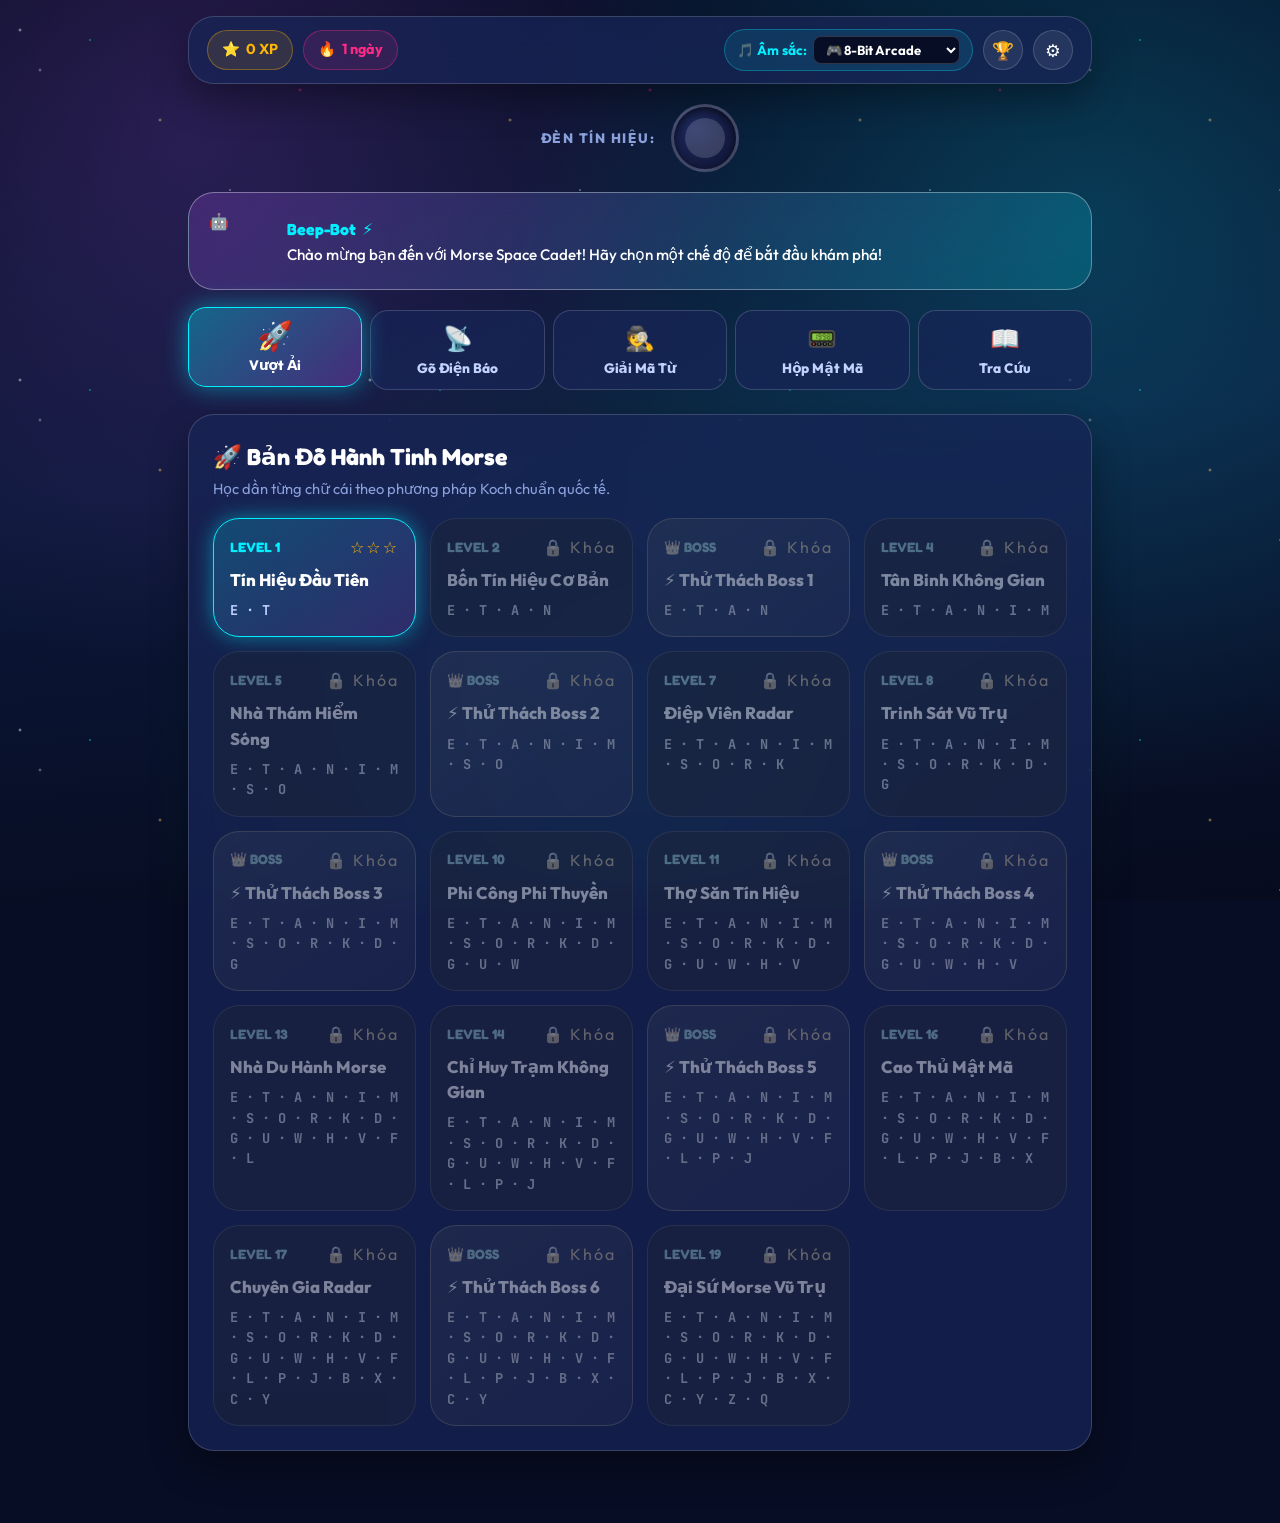
==== commit 8beac177: "Add files via upload" ====
--- a/index.html
+++ b/index.html
@@ -1,3613 +1,311 @@
 <!DOCTYPE html>
 <html lang="vi">
 <head>
-<meta charset="UTF-8">
-<meta name="viewport" content="width=device-width, initial-scale=1.0">
-<meta name="theme-color" content="#071126">
-
-<title>Morse Quest</title>
-
-<style>
-* {
-  box-sizing: border-box;
-}
-
-body {
-  margin: 0;
-  min-height: 100vh;
-  font-family: Arial, Helvetica, sans-serif;
-  color: white;
-
-  background:
-    radial-gradient(circle at 10% 10%, rgba(70,120,255,.24), transparent 28%),
-    radial-gradient(circle at 90% 20%, rgba(180,80,255,.22), transparent 28%),
-    radial-gradient(circle at 50% 100%, rgba(0,220,180,.14), transparent 35%),
-    linear-gradient(160deg,#071126,#111d43 55%,#09142f);
-}
-
-button {
-  font-family: inherit;
-}
-
-.app {
-  width: min(760px, 100%);
-  margin: auto;
-  padding: 16px 14px 40px;
-}
-
-/* =========================
-   TOP
-========================= */
-
-.topbar {
-  display: flex;
-  justify-content: space-between;
-  flex-wrap: wrap;
-  gap: 8px;
-  margin-bottom: 14px;
-}
-
-.settings-grid {
-  display: grid;
-  grid-template-columns: repeat(2, 1fr);
-  gap: 12px;
-  margin-top: 16px;
-}
-
-.setting {
-  padding: 13px;
-  border-radius: 16px;
-  background: rgba(3,9,27,.28);
-  border: 1px solid rgba(255,255,255,.1);
-}
-
-.setting label {
-  display: flex;
-  justify-content: space-between;
-  gap: 8px;
-  margin-bottom: 9px;
-  font-size: 13px;
-  font-weight: 800;
-}
-
-.setting input,
-.setting select {
-  width: 100%;
-  accent-color: #7ff1d1;
-}
-
-.setting select {
-  padding: 9px;
-  border: 1px solid rgba(255,255,255,.16);
-  border-radius: 10px;
-  color: white;
-  background: #17234b;
-}
-
-.best-score {
-  margin-top: 10px;
-  color: #ffd978;
-  font-size: 13px;
-  font-weight: 800;
-}
-
-.challenge-status {
-  display: flex;
-  align-items: center;
-  justify-content: space-between;
-  gap: 12px;
-  margin-top: 13px;
-  padding: 11px 13px;
-  border-radius: 15px;
-  background: rgba(255,171,58,.13);
-  border: 1px solid rgba(255,202,111,.3);
-  font-weight: 800;
-}
-
-.hearts {
-  letter-spacing: 4px;
-  font-size: 19px;
-}
-
-.pill {
-  padding: 10px 13px;
-  border-radius: 16px;
-  font-weight: 800;
-  font-size: 14px;
-
-  background: rgba(255,255,255,.09);
-  border: 1px solid rgba(255,255,255,.14);
-}
-
-/* =========================
-   HERO
-========================= */
-
-.hero {
-  position: relative;
-  overflow: hidden;
-
-  padding: 22px;
-  border-radius: 28px;
-
-  border: 1px solid rgba(255,255,255,.15);
-
-  background:
-    linear-gradient(
-      145deg,
-      rgba(63,104,255,.28),
-      rgba(123,66,246,.18)
-    );
-
-  box-shadow:
-    0 18px 40px rgba(0,0,0,.22);
-}
-
-.hero-grid {
-  display: flex;
-  align-items: center;
-  justify-content: space-between;
-  gap: 14px;
-}
-
-.hero-tag {
-  font-size: 12px;
-  font-weight: 900;
-  letter-spacing: 1px;
-  color: #9fc2ff;
-}
-
-h1 {
-  margin: 6px 0;
-  font-size: clamp(30px, 8vw, 45px);
-}
-
-.subtitle {
-  max-width: 430px;
-  margin: 0;
-  color: #cbd5ff;
-  line-height: 1.45;
-}
-
-.robot {
-  font-size: 70px;
-  animation: floatRobot 3s ease-in-out infinite;
-}
-
-.home-actions {
-  display: grid;
-  grid-template-columns: 1.35fr .65fr;
-  gap: 12px;
-  margin-top: 16px;
-}
-
-.home-btn {
-  min-height: 124px;
-  padding: 18px;
-  border: 1px solid rgba(255,255,255,.16);
-  border-radius: 24px;
-  color: white;
-  text-align: left;
-  cursor: pointer;
-  box-shadow: 0 14px 30px rgba(0,0,0,.18);
-}
-
-.play-btn {
-  background: linear-gradient(135deg, #27c79a, #347fe5);
-}
-
-.levels-btn {
-  background: linear-gradient(145deg, rgba(116,86,238,.8), rgba(58,75,154,.8));
-}
-
-.sending-btn {
-  grid-column: 1 / -1;
-  min-height: 96px;
-  background: linear-gradient(135deg, rgba(255,151,55,.88), rgba(214,68,112,.84));
-}
-
-.home-btn-icon {
-  display: block;
-  margin-bottom: 10px;
-  font-size: 28px;
-}
-
-.home-btn-title {
-  display: block;
-  font-size: 21px;
-  font-weight: 900;
-}
-
-.home-btn-detail {
-  display: block;
-  margin-top: 5px;
-  color: rgba(255,255,255,.8);
-  font-size: 13px;
-  font-weight: 700;
-}
-
-.sending-modes {
-  display: grid;
-  grid-template-columns: repeat(2, 1fr);
-  gap: 12px;
-  margin-top: 14px;
-}
-
-.mode-btn {
-  min-height: 125px;
-  padding: 18px;
-  border: 1px solid rgba(255,255,255,.15);
-  border-radius: 20px;
-  color: white;
-  text-align: left;
-  cursor: pointer;
-  background: rgba(255,255,255,.07);
-}
-
-.mode-btn strong {
-  display: block;
-  margin: 8px 0 5px;
-  font-size: 18px;
-}
-
-.sending-target {
-  margin-top: 14px;
-  text-align: center;
-}
-
-.target-letter {
-  font-size: clamp(65px, 18vw, 105px);
-  font-weight: 900;
-  line-height: 1;
-}
-
-.target-code {
-  min-height: 34px;
-  margin-top: 8px;
-  color: #8fe8ff;
-  font-size: 25px;
-  font-weight: 900;
-  letter-spacing: 7px;
-}
-
-.sample-btn {
-  min-height: 44px;
-  margin-top: 10px;
-  padding: 0 18px;
-  border: 1px solid rgba(143,232,255,.35);
-  border-radius: 999px;
-  color: white;
-  font-weight: 900;
-  cursor: pointer;
-  background: rgba(75,145,225,.24);
-}
-
-.telegraph-wrap {
-  display: grid;
-  place-items: center;
-  margin: 18px 0 10px;
-}
-
-.telegraph-key {
-  width: min(230px, 62vw);
-  aspect-ratio: 1;
-  border: 8px solid rgba(255,255,255,.16);
-  border-radius: 50%;
-  color: #092341;
-  font-size: 21px;
-  font-weight: 900;
-  cursor: pointer;
-  touch-action: none;
-  user-select: none;
-  background: radial-gradient(circle at 35% 28%, #d8fff4, #67d7ba 58%, #269a83);
-  box-shadow: 0 16px 36px rgba(0,0,0,.28), inset 0 -10px 18px rgba(0,0,0,.14);
-  transition: transform .08s, box-shadow .08s;
-}
-
-.telegraph-key.pressed {
-  transform: scale(.94) translateY(5px);
-  box-shadow: 0 7px 15px rgba(0,0,0,.25), inset 0 8px 20px rgba(0,0,0,.18);
-}
-
-.sending-readout {
-  min-height: 48px;
-  padding: 10px;
-  border-radius: 14px;
-  color: #a8e8ff;
-  text-align: center;
-  font-family: monospace;
-  font-size: 26px;
-  font-weight: 900;
-  letter-spacing: 6px;
-  background: rgba(3,9,27,.35);
-}
-
-.sending-meta {
-  display: flex;
-  justify-content: space-between;
-  gap: 10px;
-  margin-top: 12px;
-  color: #d4dcfa;
-  font-size: 13px;
-  font-weight: 800;
-}
-
-@keyframes floatRobot {
-
-  0%,100% {
-    transform: translateY(0);
-  }
-
-  50% {
-    transform: translateY(-7px);
-  }
-}
-
-/* =========================
-   CARDS
-========================= */
-
-.card {
-  margin-top: 15px;
-  padding: 17px;
-
-  border-radius: 24px;
-
-  background:
-    rgba(255,255,255,.075);
-
-  border:
-    1px solid rgba(255,255,255,.13);
-
-  backdrop-filter:
-    blur(10px);
-}
-
-.card-title {
-  font-size: 18px;
-  font-weight: 900;
-}
-
-.small {
-  margin-top: 4px;
-  color: #bcc7e8;
-  font-size: 13px;
-}
-
-.hidden {
-  display: none !important;
-}
-
-/* =========================
-   LEVELS
-========================= */
-
-.level-grid {
-  display: grid;
-  grid-template-columns:
-    repeat(2,1fr);
-
-  gap: 10px;
-  margin-top: 14px;
-}
-
-.level-btn {
-  min-height: 115px;
-
-  padding: 14px;
-
-  border-radius: 20px;
-
-  border:
-    1px solid rgba(255,255,255,.15);
-
-  background:
-    rgba(255,255,255,.07);
-
-  color: white;
-
-  text-align: left;
-  cursor: pointer;
-}
-
-.level-btn.active {
-  background:
-    linear-gradient(
-      145deg,
-      rgba(70,130,255,.42),
-      rgba(91,78,218,.36)
-    );
-
-  border-color:
-    #88b8ff;
-}
-
-.level-btn.challenge {
-  background: linear-gradient(145deg, rgba(255,171,58,.22), rgba(221,82,116,.18));
-  border-color: rgba(255,202,111,.42);
-}
-
-.level-btn.challenge.active {
-  background: linear-gradient(145deg, rgba(255,171,58,.48), rgba(221,82,116,.38));
-  border-color: #ffd27a;
-}
-
-.level-btn.locked {
-  opacity: .38;
-  cursor: not-allowed;
-}
-
-.level-number {
-  font-size: 17px;
-  font-weight: 900;
-}
-
-.new-letters {
-  margin-top: 7px;
-
-  color: #7ff1d1;
-
-  font-size: 13px;
-  font-weight: 800;
-}
-
-.level-letters {
-  margin-top: 5px;
-
-  font-size: 15px;
-  font-weight: 900;
-  letter-spacing: 2px;
-
-  color: #a8d9ff;
-}
-
-.level-name {
-  margin-top: 7px;
-
-  color: #c8d0ef;
-
-  font-size: 12px;
-}
-
-/* =========================
-   BUTTONS
-========================= */
-
-.main-btn {
-  width: 100%;
-  min-height: 55px;
-
-  margin-top: 15px;
-
-  border: 0;
-  border-radius: 17px;
-
-  cursor: pointer;
-
-  font-size: 17px;
-  font-weight: 900;
-
-  color: #092341;
-
-  background:
-    linear-gradient(
-      135deg,
-      #7ff1d1,
-      #72b7ff
-    );
-}
-
-.secondary-btn {
-  width: 100%;
-  min-height: 46px;
-
-  margin-top: 12px;
-
-  border-radius: 14px;
-
-  border:
-    1px solid rgba(255,255,255,.17);
-
-  background: transparent;
-
-  color: #d7def5;
-
-  font-weight: 800;
-
-  cursor: pointer;
-}
-
-/* =========================
-   PROGRESS
-========================= */
-
-.progress-label {
-  display: flex;
-  justify-content: space-between;
-
-  margin-top: 16px;
-  margin-bottom: 7px;
-
-  font-size: 13px;
-  font-weight: 800;
-}
-
-.progress-track {
-  height: 12px;
-
-  overflow: hidden;
-
-  border-radius: 999px;
-
-  background:
-    rgba(255,255,255,.11);
-}
-
-.progress-bar {
-  width: 0%;
-  height: 100%;
-
-  border-radius: inherit;
-
-  background:
-    linear-gradient(
-      90deg,
-      #58e5b7,
-      #69a8ff
-    );
-
-  transition:
-    width .3s;
-}
-
-/* =========================
-   RADIO
-========================= */
-
-.radio {
-  margin-top: 14px;
-  padding: 20px;
-
-  text-align: center;
-
-  border-radius: 21px;
-
-  background:
-    rgba(3,9,27,.35);
-}
-
-.signal {
-  min-height: 40px;
-
-  color: #86e4ff;
-
-  font-size: 29px;
-  font-weight: 900;
-
-  letter-spacing: 7px;
-}
-
-.listen-btn {
-  width: min(310px,100%);
-  min-height: 54px;
-
-  margin-top: 9px;
-
-  border: 0;
-  border-radius: 17px;
-
-  cursor: pointer;
-
-  color: #092341;
-
-  font-size: 17px;
-  font-weight: 900;
-
-  background:
-    linear-gradient(
-      135deg,
-      #7ff1d1,
-      #72b7ff
-    );
-}
-
-.listen-btn:active,
-.main-btn:active {
-
-  transform:
-    scale(.98);
-}
-
-#feedback {
-  min-height: 25px;
-
-  margin-top: 13px;
-
-  color: #d3dcff;
-
-  font-weight: 800;
-}
-
-/* =========================
-   STATS
-========================= */
-
-.stats {
-  display: grid;
-
-  grid-template-columns:
-    repeat(3,1fr);
-
-  gap: 8px;
-
-  margin-top: 13px;
-}
-
-.stat {
-  padding: 11px 5px;
-
-  border-radius: 15px;
-
-  text-align: center;
-
-  background:
-    rgba(255,255,255,.06);
-}
-
-.stat strong {
-  display: block;
-
-  margin-top: 4px;
-
-  font-size: 22px;
-}
-
-/* =========================
-   KEYBOARD
-========================= */
-
-.keyboard {
-  margin-top: 14px;
-}
-
-.keyrow {
-  display: flex;
-
-  justify-content: center;
-
-  gap: 5px;
-
-  margin-bottom: 6px;
-}
-
-.key {
-  flex: 1;
-
-  min-width: 0;
-  max-width: 57px;
-  height: 47px;
-
-  border-radius: 11px;
-
-  border:
-    1px solid rgba(255,255,255,.10);
-
-  background:
-    rgba(255,255,255,.04);
-
-  color:
-    rgba(255,255,255,.20);
-
-  font-weight: 900;
-}
-
-.key.active {
-
-  cursor: pointer;
-
-  color: white;
-
-  background:
-    linear-gradient(
-      160deg,
-      rgba(74,123,255,.48),
-      rgba(99,75,228,.35)
-    );
-
-  border-color:
-    rgba(132,183,255,.75);
-}
-
-.key.correct {
-
-  background:
-    #28b988 !important;
-}
-
-.key.wrong {
-
-  background:
-    #d85c6d !important;
-}
-
-/* =========================
-   LETTER CARDS
-========================= */
-
-.letters {
-  display: grid;
-
-  grid-template-columns:
-    repeat(6,1fr);
-
-  gap: 7px;
-
-  margin-top: 13px;
-}
-
-.letter {
-  padding: 10px 4px;
-
-  text-align: center;
-
-  border-radius: 14px;
-
-  background:
-    rgba(90,130,255,.17);
-
-  border:
-    1px solid rgba(130,185,255,.30);
-}
-
-.letter.new {
-  background:
-    rgba(71,220,179,.16);
-
-  border-color:
-    rgba(112,244,205,.45);
-}
-
-.letter b {
-  display: block;
-
-  font-size: 20px;
-}
-
-.letter span {
-  display: block;
-
-  margin-top: 3px;
-
-  color: #9ed6ff;
-
-  font-family: monospace;
-}
-
-/* =========================
-   COMPLETION
-========================= */
-
-.complete {
-  padding: 21px;
-
-  text-align: center;
-
-  border-radius: 21px;
-
-  background:
-    rgba(54,210,155,.13);
-
-  border:
-    1px solid rgba(95,230,183,.35);
-}
-
-.medal {
-  font-size: 52px;
-}
-
-/* =========================
-   MOBILE
-========================= */
-
-@media(max-width:480px) {
-
-  .settings-grid {
-    grid-template-columns: 1fr;
-  }
-
-  .home-actions {
-    grid-template-columns: 1fr;
-  }
-
-  .home-btn {
-    min-height: 105px;
-  }
-
-  .sending-modes {
-    grid-template-columns: 1fr;
-  }
-
-  .level-grid {
-    grid-template-columns: 1fr;
-  }
-
-  .letters {
-    grid-template-columns:
-      repeat(3,1fr);
-  }
-
-  .robot {
-    font-size: 56px;
-  }
-
-  .key {
-    height: 44px;
-    font-size: 13px;
-  }
-}
-</style>
+  <meta charset="UTF-8">
+  <meta name="viewport" content="width=device-width, initial-scale=1.0">
+  <meta name="theme-color" content="#070d24">
+  <meta name="description" content="Morse Space Cadet - Ứng dụng luyện tập mã Morse trực quan, đa giác quan và vui nhộn dành cho thiếu nhi và người mới bắt đầu.">
+  <title>Morse Space Cadet 🚀 · Phiêu Lưu Mã Morse Thiếu Nhi</title>
+
+  <!-- Google Fonts: Fredoka (Friendly Display), Outfit (Modern Clean), JetBrains Mono -->
+  <link rel="preconnect" href="https://fonts.googleapis.com">
+  <link rel="preconnect" href="https://fonts.gstatic.com" crossorigin>
+  <link href="https://fonts.googleapis.com/css2?family=Fredoka:wght@500;600;700&family=JetBrains+Mono:wght@700;800&family=Outfit:wght@400;600;800;900&display=swap" rel="stylesheet">
+
+  <!-- Modular Styles -->
+  <link rel="stylesheet" href="css/main.css">
+  <link rel="stylesheet" href="css/theme-space.css">
+  <link rel="stylesheet" href="css/animations.css">
 </head>
-
 <body>
 
-<div class="app">
-
-  <div class="topbar">
-
-    <div class="pill">
-      🔥
-      <span id="streak">
-        1
-      </span>
-      ngày
+  <!-- Background Canvas for Confetti Fireworks -->
+  <canvas id="confettiCanvas"></canvas>
+
+  <div class="app-container">
+
+    <!-- ====================================================================
+         TOP STATUS HUD
+         ==================================================================== -->
+    <header class="top-hud">
+      <div class="hud-left">
+        <div class="hud-pill xp-pill">
+          <span>⭐</span>
+          <span id="hudXp">0 XP</span>
+        </div>
+        <div class="hud-pill streak-pill">
+          <span>🔥</span>
+          <span id="hudStreak">1 ngày</span>
+        </div>
+      </div>
+
+      <div class="hud-right">
+        <!-- Sound Skin Selector -->
+        <div class="skin-selector">
+          <span>🎵 Âm sắc:</span>
+          <select id="hudSkinSelect" class="skin-select-dropdown">
+            <option value="arcade">🎮 8-Bit Arcade</option>
+            <option value="laser">🚀 Laser Blaster</option>
+            <option value="sonar">🛸 Cosmic Sonar</option>
+            <option value="classic">📻 Cổ Điển LCWO</option>
+          </select>
+        </div>
+
+        <button class="icon-btn" id="hudBadgesBtn" title="Tủ Danh Hiệu & Huy Hiệu">🏆</button>
+        <button class="icon-btn" id="hudSettingsBtn" title="Cài Đặt">⚙️</button>
+      </div>
+    </header>
+
+    <!-- ====================================================================
+         SIGNAL BEACON LAMP (SYNCHRONIZED LIGHT FLASH)
+         ==================================================================== -->
+    <div class="signal-beacon-wrap">
+      <div class="beacon-label">Đèn Tín Hiệu:</div>
+      <div class="beacon-lamp" id="beaconLamp" title="Đèn tín hiệu quang học chớp sáng đồng bộ theo nhịp Morse">
+        <div class="beacon-core"></div>
+      </div>
     </div>
 
-    <div class="pill">
-      ⭐
-      <span id="xp">
-        0
-      </span>
-      XP
+    <!-- ====================================================================
+         MASCOT BEEP-BOT GREETING & STATUS
+         ==================================================================== -->
+    <div class="mascot-container">
+      <div class="mascot-bot" id="mascotBot">🤖</div>
+      <div class="mascot-bubble">
+        <div class="mascot-name"><span>Beep-Bot</span> <span>⚡</span></div>
+        <div class="mascot-msg" id="mascotMsg">Sẵn sàng thám hiểm không gian mã Morse cùng bạn!</div>
+      </div>
     </div>
 
+    <!-- ====================================================================
+         NAVIGATION TABS (5 GAME & PRACTICE MODES)
+         ==================================================================== -->
+    <nav class="nav-tabs" role="tablist">
+      <button class="tab-btn active" id="tabAdventure" role="tab">
+        <span class="tab-icon">🚀</span>
+        <span>Vượt Ải</span>
+      </button>
+      <button class="tab-btn" id="tabSending" role="tab">
+        <span class="tab-icon">📡</span>
+        <span>Gõ Điện Báo</span>
+      </button>
+      <button class="tab-btn" id="tabWordDecoder" role="tab">
+        <span class="tab-icon">🕵️</span>
+        <span>Giải Mã Từ</span>
+      </button>
+      <button class="tab-btn" id="tabTranslator" role="tab">
+        <span class="tab-icon">📟</span>
+        <span>Hộp Mật Mã</span>
+      </button>
+      <button class="tab-btn" id="tabFlashcards" role="tab">
+        <span class="tab-icon">📖</span>
+        <span>Tra Cứu</span>
+      </button>
+    </nav>
+
+    <!-- ====================================================================
+         TAB 1: ADVENTURE MODE (13 KOCH LESSONS + BOSS REVIEWS)
+         ==================================================================== -->
+    <main id="viewAdventure">
+      <!-- Level Map Select Screen -->
+      <section id="levelSelectView" class="game-card">
+        <div class="card-header">
+          <div>
+            <h1 class="card-title">🚀 Bản Đồ Hành Tinh Morse</h1>
+            <p class="card-subtitle">Học dần từng chữ cái theo phương pháp Koch chuẩn quốc tế.</p>
+          </div>
+        </div>
+        <div class="level-map-grid" id="levelMapGrid"></div>
+      </section>
+
+      <!-- Level Quiz Play Screen (Hidden by default) -->
+      <section id="adventurePlayView" class="game-card hidden">
+        <div class="card-header">
+          <div>
+            <h2 class="card-title" id="advLevelTitle">🚀 Level 1 · Tín Hiệu Đầu Tiên</h2>
+            <p class="card-subtitle" id="advLevelLetters">Ký tự: E · T</p>
+          </div>
+          <button class="btn btn-ghost btn-sm" id="advBackToMapTopBtn">🗺️ Đổi Màn</button>
+        </div>
+
+        <!-- Boss Challenge Hearts & Status -->
+        <div class="challenge-hud hidden" id="advChallengeHud">
+          <span>⚡ 15 câu đúng liên tiếp để vượt ải sớm!</span>
+          <span class="hearts-display" id="advHearts">❤️❤️❤️</span>
+        </div>
+
+        <!-- Progress Track -->
+        <div style="display: flex; justify-content: space-between; font-size: 0.88rem; font-weight: 800; color: var(--text-secondary);">
+          <span>Tiến trình câu hỏi</span>
+          <span id="advProgressText">0 / 15</span>
+        </div>
+        <div class="progress-bar-container">
+          <div class="progress-bar-fill" id="advProgressFill"></div>
+        </div>
+
+        <!-- Newly Introduced Letters in this Level -->
+        <div style="display: flex; align-items: center; gap: 8px; flex-wrap: wrap; margin-bottom: 12px;">
+          <span style="font-size: 0.85rem; font-weight: 800; color: var(--text-muted);">Ký tự mới màn này:</span>
+          <div id="advNewLetterCards" style="display: flex; gap: 6px; flex-wrap: wrap;"></div>
+        </div>
+
+        <!-- Central Signal & Question Hero Display -->
+        <div class="quiz-hero-display">
+          <div class="quiz-signal-dots" id="advSignalDots">• • •</div>
+          <div class="quiz-feedback" id="advFeedback">Lắng nghe tín hiệu rồi chọn chữ cái tương ứng!</div>
+          <div style="margin-top: 14px; display: flex; gap: 10px;">
+            <button class="btn btn-primary" id="advReplayAudioBtn">🔊 Nghe Lại (Phím Space)</button>
+          </div>
+        </div>
+
+        <!-- Interactive Answer Keyboard -->
+        <div class="morse-keyboard" id="advKeyboard"></div>
+      </section>
+    </main>
+
+    <!-- ====================================================================
+         TAB 2: SENDING MODE (TELEGRAPH KEYER)
+         ==================================================================== -->
+    <section id="viewSending" class="game-card hidden">
+      <div class="card-header">
+        <div>
+          <h2 class="card-title">📡 Trạm Phát Tín Hiệu Điện Báo</h2>
+          <p class="card-subtitle">Nhấn giữ phím tròn để tự tạo chấm ngắn và gạch dài.</p>
+        </div>
+        <div style="display: flex; gap: 8px;">
+          <button class="btn btn-ghost btn-sm active" id="sendingSubLearnBtn">🎓 Học Gõ</button>
+          <button class="btn btn-ghost btn-sm" id="sendingSubChallengeBtn">⚡ Thử Thách</button>
+        </div>
+      </div>
+
+      <!-- Challenge HUD -->
+      <div class="challenge-hud hidden" id="sendingChallengeHud">
+        <span id="sendingProgressText">1 / 10</span>
+        <span class="hearts-display" id="sendingHearts">❤️❤️❤️</span>
+      </div>
+
+      <div class="keyer-station">
+        <div>
+          <div style="font-size: 0.9rem; color: var(--text-muted); font-weight: 700;">Hãy phát chữ:</div>
+          <div style="font-size: clamp(3.5rem, 10vw, 5rem); font-family: var(--font-family-display); font-weight: 900; line-height: 1.1; color: #fff;" id="sendingTargetLetter">E</div>
+          <div style="font-size: 1.5rem; color: var(--neon-cyan); letter-spacing: 6px; font-weight: 900;" id="sendingTargetHint">•</div>
+          <button class="btn btn-ghost btn-sm" style="margin-top: 8px;" id="sendingSampleAudioBtn">🔊 Nghe Mẫu</button>
+        </div>
+
+        <!-- Large Tactile Telegraph Key Button -->
+        <div class="telegraph-key-outer">
+          <button class="telegraph-key-btn" id="telegraphKeyBtn">NHẤN &amp; GIỮ<br><span style="font-size: 0.8rem; opacity: 0.85;">(Hoặc Space)</span></button>
+        </div>
+
+        <div class="sending-readout-box" id="sendingReadout">• • •</div>
+        <div id="sendingFeedbackMsg" style="min-height: 24px; font-size: 0.95rem; font-weight: 700; color: var(--text-secondary);">Nhấn ngắn = Chấm (•) · Nhấn lâu hơn = Gạch (—)</div>
+
+        <div style="display: flex; gap: 10px;">
+          <button class="btn btn-ghost btn-sm" id="sendingResetBufferBtn">↻ Xóa Bộ Nhớ Đệm</button>
+        </div>
+      </div>
+    </section>
+
+    <!-- ====================================================================
+         TAB 3: WORD DECODER (SECRET WORD MISSION)
+         ==================================================================== -->
+    <section id="viewWordDecoder" class="game-card hidden">
+      <div class="card-header">
+        <div>
+          <h2 class="card-title">🕵️ Điệp Viên Giải Mã Từ Bí Mật</h2>
+          <p class="card-subtitle">Nghe từng ký tự để ghép thành từ vựng hoàn chỉnh.</p>
+        </div>
+        <button class="btn btn-accent btn-sm" id="wordNextMissionBtn">Từ Khác ↻</button>
+      </div>
+
+      <div class="word-mission-box">
+        <div class="word-clue-pill" id="wordCategoryClue">Chủ đề: Động vật · Gợi ý: "Bạn mèo kêu meo meo"</div>
+
+        <!-- Mystery Letter Slots -->
+        <div class="mystery-slots" id="wordMysterySlots"></div>
+
+        <div id="wordFeedbackMsg" style="font-size: 1rem; font-weight: 800; color: var(--text-secondary); min-height: 24px;">Lắng nghe tín hiệu của ô đang sáng!</div>
+
+        <div style="display: flex; gap: 10px;">
+          <button class="btn btn-primary" id="wordPlayLetterBtn">🔊 Nghe Ký Tự Này</button>
+          <button class="btn btn-ghost" id="wordPlayFullBtn">🎵 Nghe Cả Từ</button>
+        </div>
+
+        <!-- Keyboard for Word Guesses -->
+        <div class="morse-keyboard" id="wordKeyboard" style="margin-top: 10px;"></div>
+      </div>
+    </section>
+
+    <!-- ====================================================================
+         TAB 4: TRANSLATOR & BROADCASTER
+         ==================================================================== -->
+    <section id="viewTranslator" class="game-card hidden">
+      <div class="card-header">
+        <div>
+          <h2 class="card-title">📟 Hộp Mật Mã &amp; Phát Sóng Toàn Cầu</h2>
+          <p class="card-subtitle">Dịch văn bản sang Morse và phát sóng âm thanh + đèn flash.</p>
+        </div>
+      </div>
+
+      <!-- Quick Preset Phrases -->
+      <div style="display: flex; align-items: center; gap: 8px; flex-wrap: wrap; margin-bottom: 16px;">
+        <span style="font-size: 0.85rem; font-weight: 800; color: var(--text-muted);">Mẫu câu nhanh:</span>
+        <button class="hud-pill trans-preset-btn" data-text="SOS">🆘 SOS</button>
+        <button class="hud-pill trans-preset-btn" data-text="HELLO">👋 HELLO</button>
+        <button class="hud-pill trans-preset-btn" data-text="SPACE CADET">🚀 SPACE CADET</button>
+        <button class="hud-pill trans-preset-btn" data-text="I LOVE YOU">❤️ I LOVE YOU</button>
+      </div>
+
+      <div class="translator-grid">
+        <div class="trans-box">
+          <label style="font-weight: 800; color: var(--text-secondary);">Văn Bản Bình Thường (Tiếng Việt / English):</label>
+          <textarea id="transTextInput" placeholder="Nhập tin nhắn bí mật của bạn ở đây... (Ví dụ: XIN CHAO)"></textarea>
+        </div>
+
+        <div class="trans-box">
+          <label style="font-weight: 800; color: var(--neon-cyan);">Mã Morse Tương Ứng:</label>
+          <textarea id="transMorseInput" class="morse-area" placeholder="Hoặc gõ mã Morse ở đây... (Ví dụ: ... --- ...)"></textarea>
+        </div>
+      </div>
+
+      <div style="display: flex; gap: 12px; justify-content: center; flex-wrap: wrap; margin-top: 20px;">
+        <button class="btn btn-success btn-lg" id="transBroadcastBtn">📡 Phát Tín Hiệu (Loa + Đèn)</button>
+        <button class="btn btn-danger" id="transStopBtn">⏹ Dừng Phát</button>
+        <button class="btn btn-ghost" id="transCopyMorseBtn">📋 Sao Chép Mã Morse</button>
+      </div>
+    </section>
+
+    <!-- ====================================================================
+         TAB 5: FLASHCARDS & VISUAL MNEMONICS LIBRARY
+         ==================================================================== -->
+    <section id="viewFlashcards" class="game-card hidden">
+      <div class="card-header">
+        <div>
+          <h2 class="card-title">📖 Thư Viện Tra Cứu &amp; Thẻ Gợi Nhớ (Mnemonics)</h2>
+          <p class="card-subtitle">Bấm vào từng thẻ để nghe âm thanh chuẩn và xem mẹo ghi nhớ hình ảnh.</p>
+        </div>
+        <div style="display: flex; gap: 6px;">
+          <button class="btn btn-ghost btn-sm active flashcard-filter-btn" data-filter="all">Tất Cả</button>
+          <button class="btn btn-ghost btn-sm flashcard-filter-btn" data-filter="alpha">Chữ Cái (A-Z)</button>
+          <button class="btn btn-ghost btn-sm flashcard-filter-btn" data-filter="num">Chữ Số (0-9)</button>
+        </div>
+      </div>
+
+      <div class="flashcard-grid" id="flashcardGrid"></div>
+    </section>
+
   </div>
 
-
-  <section class="hero">
-
-    <div class="hero-grid">
-
-      <div>
-
-        <div class="hero-tag">
-          MORSE TRAINING ADVENTURE
-        </div>
-
-        <h1>
-          Morse Quest
-        </h1>
-
-        <p class="subtitle">
-          Nghe âm thanh, phản xạ thật nhanh
-          và mở khóa toàn bộ bảng Morse.
-        </p>
-
-      </div>
-
-      <div class="robot">
-        🤖
-      </div>
-
-    </div>
-
-  </section>
-
-
-  <!-- HOME -->
-
-  <section id="homeScreen" class="home-actions">
-    <button class="home-btn play-btn" id="playBtn">
-      <span class="home-btn-icon">▶</span>
-      <span class="home-btn-title" id="playLevelTitle">PLAY · LEVEL 1</span>
-      <span class="home-btn-detail" id="playLevelDetail">Tiếp tục hành trình Morse</span>
-    </button>
-
-    <button class="home-btn levels-btn" id="levelsBtn">
-      <span class="home-btn-icon">🗺️</span>
-      <span class="home-btn-title">LEVELS</span>
-      <span class="home-btn-detail">Xem và luyện lại</span>
-    </button>
-
-    <button class="home-btn sending-btn" id="sendingBtn">
-      <span class="home-btn-icon">📡</span>
-      <span class="home-btn-title">LUYỆN PHÁT MORSE</span>
-      <span class="home-btn-detail">Tự gửi dấu chấm, dấu gạch và luyện đúng nhịp</span>
-    </button>
-  </section>
-
-
-  <!-- SENDING MODE SELECT -->
-
-  <section class="card hidden" id="sendingMenuScreen">
-    <div class="card-title">📡 Luyện phát tín hiệu</div>
-    <div class="small">Dùng phím điện báo để tự tạo âm Morse.</div>
-
-    <div class="sending-modes">
-      <button class="mode-btn" id="learnSendingBtn">
-        <span>🎓</span>
-        <strong>Học phát tín hiệu</strong>
-        <span class="small">Có mã gợi ý và được thử lại tự do.</span>
-      </button>
-      <button class="mode-btn" id="challengeSendingBtn">
-        <span>⚡</span>
-        <strong>Thử thách Sending</strong>
-        <span class="small">10 chữ, 3 tim, cần đúng ít nhất 80%.</span>
-      </button>
-    </div>
-
-    <button class="secondary-btn" id="sendingMenuBackBtn">← Trang chính</button>
-  </section>
-
-
-  <!-- SENDING PRACTICE -->
-
-  <section class="card hidden" id="sendingPracticeScreen">
-    <div class="card-title" id="sendingModeTitle">🎓 Học phát tín hiệu</div>
-    <div class="sending-meta">
-      <span id="sendingProgress">Luyện tập tự do</span>
-      <span id="sendingLives"></span>
-    </div>
-
-    <div class="sending-target">
-      <div class="small">Hãy gửi chữ</div>
-      <div class="target-letter" id="sendingTarget">E</div>
-      <div class="target-code" id="sendingHint">•</div>
-      <button class="sample-btn" id="sendingSampleBtn">🔊 NGHE ÂM MẪU</button>
-    </div>
-
-    <div class="telegraph-wrap">
-      <button class="telegraph-key" id="telegraphKey">NHẤN &amp; GIỮ</button>
-    </div>
-
-    <div class="sending-readout" id="sendingReadout">•••</div>
-    <div id="sendingFeedback">Nhấn ngắn = chấm · nhấn dài = gạch.</div>
-
-    <button class="secondary-btn" id="sendingRetryBtn">↻ Xóa và gửi lại</button>
-    <button class="secondary-btn" id="sendingPracticeBackBtn">← Chọn chế độ khác</button>
-  </section>
-
-
-  <!-- LEVEL SELECT -->
-
-  <section
-    class="card hidden"
-    id="levelScreen">
-
-    <div class="card-title">
-      🚀 Chọn cấp độ
-    </div>
-
-    <div class="small">
-      Người mới bắt đầu từ Level 1.
-      Mỗi Level mở thêm ký tự mới.
-    </div>
-
-    <div class="settings-grid">
-      <div class="setting">
-        <label for="speedInput">
-          <span>⚡ Tốc độ</span>
-          <span id="speedValue">12 WPM</span>
-        </label>
-        <input id="speedInput" type="range" min="8" max="24" step="1" value="12">
-      </div>
-
-      <div class="setting">
-        <label>
-          <span>🎯 Mục tiêu ngẫu nhiên</span>
-          <span id="questionGoal">20–30 câu</span>
-        </label>
-        <div class="small">
-          Sai sẽ làm lại chính câu đó. Cần đạt ít nhất 80% chính xác.
-        </div>
-      </div>
-    </div>
-
-      <div
-        class="level-grid"
-        id="levelGrid">
-      </div>
-
-    <div class="best-score" id="bestScore">
-      🏅 Kỷ lục Level này: chưa có
-    </div>
-
-
-    <button
-      class="main-btn"
-      id="startBtn">
-      ▶ BẮT ĐẦU LEVEL
-    </button>
-
-    <button class="secondary-btn" id="levelsBackBtn">
-      ← Trang chính
-    </button>
-
-  </section>
-
-
-  <!-- GAME -->
-
-  <div
-    id="gameScreen"
-    class="hidden">
-
-
-    <section class="card">
-
-      <div class="card-title">
-        🎯
-        <span id="currentLevelTitle">
-        </span>
-      </div>
-
-      <div
-        class="small"
-        id="currentLetters">
-      </div>
-
-      <div class="small">
-        Mẹo: nhấn Space để nghe lại, nhấn chữ cái để trả lời.
-      </div>
-
-      <div class="challenge-status hidden" id="challengeStatus">
-        <span>⚡ 15 câu đúng liên tiếp để vượt sớm</span>
-        <span class="hearts" id="hearts">❤️❤️❤️</span>
-      </div>
-
-
-      <div class="progress-label">
-
-        <span>
-          Thử thách
-        </span>
-
-        <span id="progressText">
-          0 / 10
-        </span>
-
-      </div>
-
-
-      <div class="progress-track">
-
-        <div
-          class="progress-bar"
-          id="progressBar">
-        </div>
-
-      </div>
-
-
-      <div class="radio">
-
-        <div
-          class="signal"
-          id="signal">
-          •••
-        </div>
-
-
-        <button
-          class="listen-btn"
-          id="listenBtn">
-
-          ▶ NGHE MORSE
-
-        </button>
-
-
-        <div id="feedback">
-          Nghe tín hiệu rồi chọn chữ.
-        </div>
-
-      </div>
-
-
-      <div class="stats">
-
-        <div class="stat">
-
-          Đúng
-
-          <strong id="score">
-            0
-          </strong>
-
-        </div>
-
-
-        <div class="stat">
-
-          Combo
-
-          <strong id="combo">
-            0
-          </strong>
-
-        </div>
-
-
-        <div class="stat">
-
-          Lượt trả lời
-
-          <strong id="tries">
-            0
-          </strong>
-
-        </div>
-
-      </div>
-
-    </section>
-
-
-    <section class="card">
-
-      <div class="card-title">
-        ⌨️ Bàn phím
-      </div>
-
-      <div class="small">
-        Các ký tự đang học sẽ sáng lên.
-      </div>
-
-
-      <div
-        class="keyboard"
-        id="keyboard">
-      </div>
-
-    </section>
-
-
-    <section class="card">
-
-      <div class="card-title">
-        📡 Bộ ký tự hiện tại
-      </div>
-
-      <div class="small">
-        Ký tự màu xanh lá là ký tự mới
-        của Level này.
-      </div>
-
-
-      <div
-        class="letters"
-        id="letterCards">
-      </div>
-
-    </section>
-
-
-    <section
-      class="card hidden"
-      id="completeCard">
-
-      <div class="complete">
-
-        <div class="medal">
-          🏅
-        </div>
-
-        <h2 id="completeTitle">
-          Hoàn thành!
-        </h2>
-
-        <p id="completeText">
-        </p>
-
-      </div>
-
-
-      <button
-        class="main-btn"
-        id="nextLevelBtn">
-
-        🚀 LEVEL TIẾP THEO
-
-      </button>
-
-    </section>
-
-
-    <button
-      class="secondary-btn"
-      id="backBtn">
-
-      ← Trang chính
-
-    </button>
-
-  </div>
-
-</div>
-
-
-<script>
-
-/* =====================================================
-   MORSE TABLE
-===================================================== */
-
-const MORSE = {
-
-  E: ".",
-  T: "-",
-
-  A: ".-",
-  N: "-.",
-
-  I: "..",
-  M: "--",
-
-  S: "...",
-  O: "---",
-
-  R: ".-.",
-  K: "-.-",
-
-  D: "-..",
-  G: "--.",
-
-  U: "..-",
-  W: ".--",
-
-  H: "....",
-  V: "...-",
-
-  F: "..-.",
-  L: ".-..",
-
-  P: ".--.",
-  J: ".---",
-
-  B: "-...",
-  X: "-..-",
-
-  C: "-.-.",
-  Y: "-.--",
-
-  Z: "--..",
-  Q: "--.-"
-
-};
-
-
-/* =====================================================
-   LEVEL STRUCTURE
-
-   Level 1:
-   E T
-
-   Level 2 trở đi:
-   RANDOM ĐỘC LẬP
-===================================================== */
-
-const LESSONS = [
-
-  {
-    level: 1,
-    name: "Tín hiệu đầu tiên",
-
-    newLetters: [
-      "E",
-      "T"
-    ],
-
-    letters: [
-      "E",
-      "T"
-    ]
-  },
-
-
-  {
-    level: 2,
-    name: "Bốn tín hiệu",
-
-    newLetters: [
-      "A",
-      "N"
-    ],
-
-    letters: [
-      "E",
-      "T",
-      "A",
-      "N"
-    ]
-  },
-
-
-  {
-    level: 3,
-    name: "Radio Rookie",
-
-    newLetters: [
-      "I",
-      "M"
-    ],
-
-    letters: [
-      "E",
-      "T",
-      "A",
-      "N",
-      "I",
-      "M"
-    ]
-  },
-
-
-  {
-    level: 4,
-    name: "Signal Explorer",
-
-    newLetters: [
-      "S",
-      "O"
-    ],
-
-    letters: [
-      "E","T",
-      "A","N",
-      "I","M",
-      "S","O"
-    ]
-  },
-
-
-  {
-    level: 5,
-    name: "Morse Ranger",
-
-    newLetters: [
-      "R",
-      "K"
-    ],
-
-    letters: [
-      "E","T",
-      "A","N",
-      "I","M",
-      "S","O",
-      "R","K"
-    ]
-  },
-
-
-  {
-    level: 6,
-    name: "Code Scout",
-
-    newLetters: [
-      "D",
-      "G"
-    ],
-
-    letters: [
-      "E","T",
-      "A","N",
-      "I","M",
-      "S","O",
-      "R","K",
-      "D","G"
-    ]
-  },
-
-
-  {
-    level: 7,
-    name: "Radio Pilot",
-
-    newLetters: [
-      "U",
-      "W"
-    ],
-
-    letters: [
-      "E","T",
-      "A","N",
-      "I","M",
-      "S","O",
-      "R","K",
-      "D","G",
-      "U","W"
-    ]
-  },
-
-
-  {
-    level: 8,
-    name: "Signal Hunter",
-
-    newLetters: [
-      "H",
-      "V"
-    ],
-
-    letters: [
-      "E","T",
-      "A","N",
-      "I","M",
-      "S","O",
-      "R","K",
-      "D","G",
-      "U","W",
-      "H","V"
-    ]
-  },
-
-
-  {
-    level: 9,
-    name: "Morse Explorer",
-
-    newLetters: [
-      "F",
-      "L"
-    ],
-
-    letters: [
-      "E","T",
-      "A","N",
-      "I","M",
-      "S","O",
-      "R","K",
-      "D","G",
-      "U","W",
-      "H","V",
-      "F","L"
-    ]
-  },
-
-
-  {
-    level: 10,
-    name: "Radio Commander",
-
-    newLetters: [
-      "P",
-      "J"
-    ],
-
-    letters: [
-      "E","T",
-      "A","N",
-      "I","M",
-      "S","O",
-      "R","K",
-      "D","G",
-      "U","W",
-      "H","V",
-      "F","L",
-      "P","J"
-    ]
-  },
-
-
-  {
-    level: 11,
-    name: "Code Master",
-
-    newLetters: [
-      "B",
-      "X"
-    ],
-
-    letters: [
-      "E","T",
-      "A","N",
-      "I","M",
-      "S","O",
-      "R","K",
-      "D","G",
-      "U","W",
-      "H","V",
-      "F","L",
-      "P","J",
-      "B","X"
-    ]
-  },
-
-
-  {
-    level: 12,
-    name: "Signal Expert",
-
-    newLetters: [
-      "C",
-      "Y"
-    ],
-
-    letters: [
-      "E","T",
-      "A","N",
-      "I","M",
-      "S","O",
-      "R","K",
-      "D","G",
-      "U","W",
-      "H","V",
-      "F","L",
-      "P","J",
-      "B","X",
-      "C","Y"
-    ]
-  },
-
-
-  {
-    level: 13,
-    name: "Morse Master",
-
-    newLetters: [
-      "Z",
-      "Q"
-    ],
-
-    letters: [
-      "E","T",
-      "A","N",
-      "I","M",
-      "S","O",
-      "R","K",
-      "D","G",
-      "U","W",
-      "H","V",
-      "F","L",
-      "P","J",
-      "B","X",
-      "C","Y",
-      "Z","Q"
-    ]
-  }
-
-];
-
-
-/* Insert one mandatory review challenge after every two lessons. */
-const LEVELS = [];
-
-LESSONS.forEach((lesson, index)=>{
-
-  LEVELS.push({
-    ...lesson,
-    type: "lesson"
-  });
-
-  if((index + 1) % 2 === 0){
-
-    const challengeNumber = (index + 1) / 2;
-
-    LEVELS.push({
-      type: "challenge",
-      challenge: challengeNumber,
-      name: `Ôn tập Level ${index}–${index + 1}`,
-      newLetters: [],
-      letters: [...lesson.letters]
-    });
-
-  }
-
-});
-
-
-/* =====================================================
-   KEYBOARD
-===================================================== */
-
-const KEYBOARD_ROWS = [
-
-  "QWERTYUIOP",
-
-  "ASDFGHJKL",
-
-  "ZXCVBNM"
-
-];
-
-
-/* =====================================================
-   STATE
-===================================================== */
-
-const savedStep =
-  Number(localStorage.getItem("morseUnlockedStep"));
-
-const legacyLevel =
-  Number(localStorage.getItem("morseUnlockedLevel")) || 1;
-
-let unlockedLevel = savedStep || Math.min(
-  legacyLevel + Math.floor((legacyLevel - 1) / 2),
-  LEVELS.length
-);
-
-
-if(
-  unlockedLevel >
-  LEVELS.length
-){
-
-  unlockedLevel =
-    LEVELS.length;
-
-}
-
-
-let selectedLevel =
-  unlockedLevel;
-
-
-let levelLetters = [];
-
-let newLevelLetters = [];
-
-let currentLetter = "";
-
-let previousLetter = "";
-
-let levelOneIndex = 0;
-
-let score = 0;
-
-let tries = 0;
-
-let combo = 0;
-
-let maxCombo = 0;
-
-let hearts = 3;
-
-let locked = false;
-
-let audioContext = null;
-
-let sessionLength = 20;
-
-let speedWpm =
-  Number(localStorage.getItem("morseSpeedWpm")) || 12;
-
-let sendingMode = "learn";
-let sendingLetter = "E";
-let sendingMarks = [];
-let sendingPressStart = 0;
-let sendingLastRelease = 0;
-let sendingGap = null;
-let sendingTimer = null;
-let sendingTone = null;
-let sendingToneRequest = 0;
-let sendingSafetyTimer = null;
-let sendingLocked = false;
-let sendingAttempts = 0;
-let sendingCorrect = 0;
-let sendingHearts = 3;
-
-
-/* =====================================================
-   HELPERS
-===================================================== */
-
-function symbolText(code){
-
-  return code
-    .replaceAll(
-      ".",
-      "•"
-    )
-    .replaceAll(
-      "-",
-      "—"
-    );
-
-}
-
-
-/* =====================================================
-   RANDOM
-
-   LEVEL 1:
-   E → T → E → T
-
-   LEVEL 2+:
-   RANDOM ĐỘC LẬP TỪNG CÂU
-
-   KHÔNG BAG
-   KHÔNG SHUFFLE CYCLE
-   KHÔNG CHẠY HẾT DANH SÁCH
-===================================================== */
-
-function randomIndex(max){
-
-  if(
-    window.crypto &&
-    window.crypto.getRandomValues
-  ){
-
-    const array =
-      new Uint32Array(1);
-
-    window.crypto.getRandomValues(
-      array
-    );
-
-    return (
-      array[0] %
-      max
-    );
-
-  }
-
-  return Math.floor(
-    Math.random() *
-    max
-  );
-
-}
-
-
-function chooseRandomLetter(){
-
-  return levelLetters[
-    randomIndex(
-      levelLetters.length
-    )
-  ];
-
-}
-
-
-/* =====================================================
-   LEVEL SCREEN
-===================================================== */
-
-function createLevels(){
-
-  const grid =
-    document.getElementById(
-      "levelGrid"
-    );
-
-
-  grid.innerHTML = "";
-
-
-  LEVELS.forEach((item, index)=>{
-
-    const step = index + 1;
-
-    const button =
-      document.createElement(
-        "button"
-      );
-
-
-    const isUnlocked =
-      step <=
-      unlockedLevel;
-
-
-    button.className =
-      "level-btn";
-
-    if(item.type === "challenge"){
-      button.classList.add("challenge");
-    }
-
-
-    if(
-      !isUnlocked
-    ){
-
-      button.classList.add(
-        "locked"
-      );
-
-      button.disabled = true;
-
-    }
-
-
-    if(
-      step ===
-      selectedLevel &&
-      isUnlocked
-    ){
-
-      button.classList.add(
-        "active"
-      );
-
-    }
-
-
-    button.innerHTML = `
-
-      <div class="level-number">
-
-        ${levelLabel(item)}
-
-        ${
-          isUnlocked
-          ? ""
-          : " 🔒"
-        }
-
-      </div>
-
-      <div class="new-letters">
-
-        ${
-          item.type === "challenge"
-          ? "⚡ KIỂM TRA TỔNG HỢP"
-          : `+ ${item.newLetters.join(" ")}`
-        }
-
-      </div>
-
-      <div class="level-letters">
-
-        ${item.letters.join(" ")}
-
-      </div>
-
-      <div class="level-name">
-
-        ${item.name}
-
-      </div>
-
-    `;
-
-
-    if(
-      isUnlocked
-    ){
-
-      button.addEventListener(
-        "click",
-        ()=>{
-
-          selectedLevel =
-            step;
-
-          createLevels();
-
-        }
-      );
-
-    }
-
-
-    grid.appendChild(
-      button
-    );
-
-  });
-
-  updateBestScore();
-
-}
-
-
-function levelLabel(item){
-
-  return item.type === "challenge"
-    ? `Thử thách ${item.challenge}`
-    : `Level ${item.level}`;
-
-}
-
-
-function updateBestScore(){
-
-  const best = Number(
-    localStorage.getItem(`morseBestLevel${selectedLevel}`)
-  ) || 0;
-
-  document.getElementById("bestScore").textContent =
-    best
-      ? `🏅 Kỷ lục Level này: ${best}% chính xác`
-      : "🏅 Kỷ lục Level này: chưa có";
-
-}
-
-
-function updateHome(){
-
-  const current = LEVELS[unlockedLevel - 1];
-
-  document.getElementById("playLevelTitle").textContent =
-    `PLAY · ${levelLabel(current).toUpperCase()}`;
-
-  document.getElementById("playLevelDetail").textContent =
-    `${current.name} · ${current.letters.join(" ")}`;
-
-}
-
-
-function showHome(){
-
-  clearTimeout(sendingTimer);
-  clearTimeout(sendingSafetyTimer);
-  stopSendingTone();
-  sendingPressStart = 0;
-  document.getElementById("gameScreen").classList.add("hidden");
-  document.getElementById("levelScreen").classList.add("hidden");
-  document.getElementById("sendingMenuScreen").classList.add("hidden");
-  document.getElementById("sendingPracticeScreen").classList.add("hidden");
-  document.getElementById("homeScreen").classList.remove("hidden");
-
-  selectedLevel = unlockedLevel;
-  updateHome();
-
-}
-
-
-function showLevels(){
-
-  document.getElementById("homeScreen").classList.add("hidden");
-  document.getElementById("gameScreen").classList.add("hidden");
-  document.getElementById("sendingMenuScreen").classList.add("hidden");
-  document.getElementById("sendingPracticeScreen").classList.add("hidden");
-  document.getElementById("levelScreen").classList.remove("hidden");
-
-  selectedLevel = unlockedLevel;
-  createLevels();
-
-}
-
-
-/* =====================================================
-   START LEVEL
-===================================================== */
-
-function startLevel(){
-
-  const data =
-    LEVELS[selectedLevel - 1];
-
-
-  if(!data){
-    return;
-  }
-
-
-  levelLetters =
-    [...data.letters];
-
-
-  newLevelLetters =
-    [...data.newLetters];
-
-
-  currentLetter = "";
-
-  previousLetter = "";
-
-  levelOneIndex = 0;
-
-
-  score = 0;
-
-  tries = 0;
-
-  combo = 0;
-
-  maxCombo = 0;
-
-  hearts = 3;
-
-  locked = false;
-
-  sessionLength = 20 + randomIndex(11);
-
-  document.getElementById("questionGoal").textContent =
-    `${sessionLength} câu đúng`;
-
-  const challengeStatus =
-    document.getElementById("challengeStatus");
-
-  challengeStatus.classList.toggle(
-    "hidden",
-    data.type !== "challenge"
-  );
-
-  updateHearts();
-
-
-  document
-    .getElementById(
-      "levelScreen"
-    )
-    .classList.add(
-      "hidden"
-    );
-
-  document
-    .getElementById(
-      "homeScreen"
-    )
-    .classList.add(
-      "hidden"
-    );
-
-  document.getElementById("sendingMenuScreen").classList.add("hidden");
-  document.getElementById("sendingPracticeScreen").classList.add("hidden");
-
-
-  document
-    .getElementById(
-      "gameScreen"
-    )
-    .classList.remove(
-      "hidden"
-    );
-
-
-  document
-    .getElementById(
-      "completeCard"
-    )
-    .classList.add(
-      "hidden"
-    );
-
-
-  document.getElementById(
-    "currentLevelTitle"
-  ).textContent =
-    `${levelLabel(data)} · ${data.name}`;
-
-
-  document.getElementById(
-    "currentLetters"
-  ).textContent =
-    data.type === "lesson" && data.level === 1
-
-    ? "Làm quen: E · T"
-
-    : "Random toàn bộ: " +
-      levelLetters.join(" · ");
-
-
-  createKeyboard();
-
-  createLetterCards();
-
-  updateGame();
-
-  newQuestion();
-
-}
-
-
-/* =====================================================
-   KEYBOARD CREATE
-===================================================== */
-
-function createKeyboard(){
-
-  const keyboard =
-    document.getElementById(
-      "keyboard"
-    );
-
-
-  keyboard.innerHTML = "";
-
-
-  KEYBOARD_ROWS.forEach(
-    row=>{
-
-      const rowDiv =
-        document.createElement(
-          "div"
-        );
-
-
-      rowDiv.className =
-        "keyrow";
-
-
-      [...row].forEach(
-        letter=>{
-
-          const key =
-            document.createElement(
-              "button"
-            );
-
-
-          key.className =
-            "key";
-
-
-          key.textContent =
-            letter;
-
-
-          if(
-            levelLetters.includes(
-              letter
-            )
-          ){
-
-            key.classList.add(
-              "active"
-            );
-
-
-            key.addEventListener(
-              "click",
-              ()=>answer(
-                letter,
-                key
-              )
-            );
-
-          }else{
-
-            key.disabled =
-              true;
-
-          }
-
-
-          rowDiv.appendChild(
-            key
-          );
-
-        }
-      );
-
-
-      keyboard.appendChild(
-        rowDiv
-      );
-
-    }
-  );
-
-}
-
-
-/* =====================================================
-   LETTER CARDS
-===================================================== */
-
-function createLetterCards(){
-
-  const container =
-    document.getElementById(
-      "letterCards"
-    );
-
-
-  container.innerHTML = "";
-
-
-  levelLetters.forEach(
-    letter=>{
-
-      const card =
-        document.createElement(
-          "div"
-        );
-
-
-      card.className =
-        "letter";
-
-
-      if(
-        newLevelLetters.includes(
-          letter
-        )
-      ){
-
-        card.classList.add(
-          "new"
-        );
-
-      }
-
-
-      card.innerHTML = `
-
-        <b>
-          ${letter}
-        </b>
-
-        <span>
-          ${symbolText(
-            MORSE[letter]
-          )}
-        </span>
-
-      `;
-
-
-      container.appendChild(
-        card
-      );
-
-    }
-  );
-
-}
-
-
-function updateHearts(){
-
-  document.getElementById("hearts").textContent =
-    "❤️".repeat(hearts) + "🖤".repeat(3 - hearts);
-
-}
-
-
-/* =====================================================
-   QUESTION GENERATOR
-===================================================== */
-
-function newQuestion(){
-
-  if(
-    levelLetters.length === 0
-  ){
-
-    return;
-
-  }
-
-
-  previousLetter =
-    currentLetter;
-
-
-  /*
-  ====================================
-  LEVEL 1
-
-  CỐ Ý LUÂN PHIÊN E / T
-
-  Vì đây là giai đoạn
-  nhận biết DOT / DASH
-  ====================================
-  */
-
-  if(
-    selectedLevel === 1
-  ){
-
-    currentLetter =
-      levelLetters[
-        levelOneIndex %
-        levelLetters.length
-      ];
-
-
-    levelOneIndex++;
-
-  }
-
-
-  /*
-  ====================================
-  LEVEL 2 TRỞ ĐI
-
-  RANDOM ĐỘC LẬP
-
-  Có thể:
-  A A N E T A ...
-
-  Có thể lặp lại ký tự.
-
-  Đây là chủ ý.
-
-  Không sử dụng vòng lặp
-  qua toàn bộ alphabet.
-  ====================================
-  */
-
-  else{
-
-    currentLetter =
-      chooseRandomLetter();
-
-  }
-
-
-  locked =
-    false;
-
-
-  document.getElementById(
-    "signal"
-  ).textContent =
-    "•••";
-
-
-  document.getElementById(
-    "feedback"
-  ).textContent =
-    selectedLevel === 1
-
-    ? "Nghe E hoặc T rồi chọn chữ."
-
-    : "Nghe tín hiệu random rồi phản xạ.";
-
-}
-
-
-/* =====================================================
-   MORSE SOUND
-===================================================== */
-
-async function playMorse(){
-
-  const AudioCtx =
-    window.AudioContext ||
-    window.webkitAudioContext;
-
-
-  if(!AudioCtx){
-
-    document.getElementById(
-      "feedback"
-    ).textContent =
-      "Thiết bị chưa hỗ trợ âm thanh.";
-
-    return;
-
-  }
-
-
-  if(!audioContext){
-
-    audioContext =
-      new AudioCtx();
-
-  }
-
-
-  if(
-    audioContext.state ===
-    "suspended"
-  ){
-
-    await audioContext.resume();
-
-  }
-
-
-  const code =
-    MORSE[
-      currentLetter
-    ];
-
-
-  // PARIS standard: one dot lasts 1.2 / WPM seconds.
-  const dot =
-    1.2 / speedWpm;
-
-
-  const gap =
-    dot;
-
-
-  let time =
-    audioContext.currentTime +
-    0.05;
-
-
-  [...code].forEach(
-    symbol=>{
-
-      const duration =
-        symbol === "."
-
-        ? dot
-
-        : dot * 3;
-
-
-      const oscillator =
-        audioContext
-        .createOscillator();
-
-
-      const gain =
-        audioContext
-        .createGain();
-
-
-      oscillator.frequency.value =
-        650;
-
-
-      oscillator.type =
-        "sine";
-
-
-      gain.gain.setValueAtTime(
-        0.0001,
-        time
-      );
-
-
-      gain.gain.exponentialRampToValueAtTime(
-        0.25,
-        time + 0.01
-      );
-
-
-      gain.gain.setValueAtTime(
-
-        0.25,
-
-        time +
-        Math.max(
-          0.01,
-          duration - 0.015
-        )
-
-      );
-
-
-      gain.gain.exponentialRampToValueAtTime(
-
-        0.0001,
-
-        time +
-        duration
-
-      );
-
-
-      oscillator
-        .connect(gain)
-        .connect(
-          audioContext.destination
-        );
-
-
-      oscillator.start(
-        time
-      );
-
-
-      oscillator.stop(
-        time +
-        duration +
-        0.02
-      );
-
-
-      time +=
-        duration +
-        gap;
-
-    }
-  );
-
-
-  document.getElementById(
-    "signal"
-  ).textContent =
-    "♪";
-
-
-  document.getElementById(
-    "feedback"
-  ).textContent =
-    "Tín hiệu đã phát — chọn chữ!";
-
-}
-
-
-/* =====================================================
-   ANSWER
-===================================================== */
-
-function answer(
-  letter,
-  key
-){
-
-  if(locked){
-    return;
-  }
-
-
-  locked = true;
-
-  tries++;
-
-
-  const correct =
-    letter ===
-    currentLetter;
-
-
-  if(correct){
-
-    score++;
-
-    combo++;
-
-
-    maxCombo =
-      Math.max(
-        maxCombo,
-        combo
-      );
-
-
-    key.classList.add(
-      "correct"
-    );
-
-
-    document.getElementById(
-      "feedback"
-    ).textContent =
-      "🎉 Chính xác!";
-
-
-    addXP(
-      10
-    );
-
-  }else{
-
-    combo =
-      0;
-
-    if(LEVELS[selectedLevel - 1].type === "challenge"){
-      hearts = Math.max(0, hearts - 1);
-      updateHearts();
-    }
-
-
-    key.classList.add(
-      "wrong"
-    );
-
-
-    document.getElementById(
-      "feedback"
-    ).textContent =
-      "💡 Đáp án là " +
-      currentLetter;
-
-  }
-
-
-  document.getElementById(
-    "signal"
-  ).textContent =
-
-    currentLetter +
-    "  " +
-    symbolText(
-      MORSE[
-        currentLetter
-      ]
-    );
-
-
-  updateGame();
-
-
-  setTimeout(
-    ()=>{
-
-      key.classList.remove(
-        "correct",
-        "wrong"
-      );
-
-
-      const isChallenge =
-        LEVELS[selectedLevel - 1].type === "challenge";
-
-      if(isChallenge && hearts === 0){
-
-        failChallenge();
-
-      }else if(isChallenge && combo >= 15){
-
-        finishLevel();
-
-      }else if(score >= sessionLength){
-
-        finishLevel();
-
-      }else{
-
-        // A wrong answer does not advance progress: repeat the same signal.
-        if(correct){
-          newQuestion();
-        }
-
-        setTimeout(
-          ()=>{
-            // newQuestion unlocks correct answers; retries must unlock here.
-            if(!correct){
-              locked = false;
-            }
-
-            playMorse();
-          },
-          250
-        );
-
-      }
-
-    },
-
-    1000
-
-  );
-
-}
-
-
-function failChallenge(){
-
-  locked = true;
-
-  document.getElementById("completeCard").classList.remove("hidden");
-  document.getElementById("completeTitle").textContent =
-    "💔 Thử thách thất bại";
-  document.getElementById("completeText").textContent =
-    `Bạn đã mất cả 3 tim sau ${tries} lượt. Hãy ôn lại các ký tự rồi thử lại.`;
-  document.getElementById("nextLevelBtn").style.display = "none";
-
-}
-
-
-/* =====================================================
-   GAME UI
-===================================================== */
-
-function updateGame(){
-
-  document.getElementById(
-    "score"
-  ).textContent =
-    score;
-
-
-  document.getElementById(
-    "combo"
-  ).textContent =
-    combo;
-
-
-  document.getElementById(
-    "tries"
-  ).textContent =
-    tries;
-
-
-  const completed =
-    Math.min(
-      score,
-      sessionLength
-    );
-
-
-  document.getElementById(
-    "progressText"
-  ).textContent =
-    `${completed} / ${sessionLength}`;
-
-
-  document.getElementById(
-    "progressBar"
-  ).style.width =
-    `${(completed / sessionLength) * 100}%`;
-
-}
-
-
-/* =====================================================
-   FINISH LEVEL
-===================================================== */
-
-function finishLevel(){
-
-  const accuracy =
-    Math.round((score / tries) * 100);
-
-  const isChallenge =
-    LEVELS[selectedLevel - 1].type === "challenge";
-
-  const wonByStreak =
-    isChallenge && combo >= 15;
-
-  const passed =
-    accuracy >= 80 || wonByStreak;
-
-  const resultSummary = wonByStreak
-    ? `Bạn đạt chuỗi 15 câu đúng liên tiếp sau ${tries} lượt (${accuracy}%). `
-    : `Bạn hoàn thành ${sessionLength} câu đúng sau ${tries} lượt trả lời (${accuracy}%). `;
-
-  const bestKey =
-    `morseBestLevel${selectedLevel}`;
-
-  const previousBest =
-    Number(localStorage.getItem(bestKey)) || 0;
-
-  if(accuracy > previousBest){
-    localStorage.setItem(bestKey, accuracy);
-  }
-
-
-  document
-    .getElementById(
-      "completeCard"
-    )
-    .classList.remove(
-      "hidden"
-    );
-
-
-  if(passed){
-
-    document.getElementById(
-      "completeTitle"
-    ).textContent =
-      LEVELS[selectedLevel - 1].type === "challenge"
-        ? "🏆 Vượt qua thử thách!"
-        : "🏆 Hoàn thành Level!";
-
-
-    if(
-      selectedLevel <
-      LEVELS.length
-    ){
-
-      const nextLevel =
-        selectedLevel +
-        1;
-
-
-      if(
-        nextLevel >
-        unlockedLevel
-      ){
-
-        unlockedLevel =
-          nextLevel;
-
-
-        localStorage.setItem(
-          "morseUnlockedStep",
-          unlockedLevel
-        );
-
-        updateHome();
-
-      }
-
-
-      document.getElementById(
-        "completeText"
-      ).textContent =
-
-        resultSummary +
-        `${levelLabel(LEVELS[nextLevel - 1])} đã được mở khóa!`;
-
-
-      document.getElementById(
-        "nextLevelBtn"
-      ).style.display =
-        "block";
-
-    }else{
-
-      document.getElementById(
-        "completeText"
-      ).textContent =
-        resultSummary + "Bạn đã mở khóa toàn bộ bảng chữ cái Morse!";
-
-
-      document.getElementById(
-        "nextLevelBtn"
-      ).style.display =
-        "none";
-
-    }
-
-
-    addXP(
-      100
-    );
-
-
-    updateStreak();
-
-  }else{
-
-    document.getElementById(
-      "completeTitle"
-    ).textContent =
-      "🎯 Gần đạt rồi!";
-
-
-    document.getElementById(
-      "completeText"
-    ).textContent =
-
-      resultSummary +
-      `Cần ít nhất 80% để mở Level tiếp theo.`;
-
-
-    document.getElementById(
-      "nextLevelBtn"
-    ).style.display =
-      "none";
-
-  }
-
-}
-
-
-/* =====================================================
-   XP
-===================================================== */
-
-function addXP(value){
-
-  let xp =
-    Number(
-      localStorage.getItem(
-        "morseXP"
-      )
-    ) || 0;
-
-
-  xp +=
-    value;
-
-
-  localStorage.setItem(
-    "morseXP",
-    xp
-  );
-
-
-  document.getElementById(
-    "xp"
-  ).textContent =
-    xp;
-
-}
-
-
-/* =====================================================
-   STREAK
-===================================================== */
-
-function dateKey(offset=0){
-
-  const date =
-    new Date();
-
-
-  date.setDate(
-    date.getDate() +
-    offset
-  );
-
-
-  return (
-
-    date.getFullYear() +
-
-    "-" +
-
-    String(
-      date.getMonth()+1
-    ).padStart(
-      2,
-      "0"
-    ) +
-
-    "-" +
-
-    String(
-      date.getDate()
-    ).padStart(
-      2,
-      "0"
-    )
-
-  );
-
-}
-
-
-function updateStreak(){
-
-  const today =
-    dateKey(0);
-
-
-  const yesterday =
-    dateKey(-1);
-
-
-  const lastComplete =
-    localStorage.getItem(
-      "morseLastComplete"
-    );
-
-
-  let streak =
-    Number(
-      localStorage.getItem(
-        "morseStreak"
-      )
-    ) || 0;
-
-
-  if(
-    lastComplete ===
-    today
-  ){
-
-    return;
-
-  }
-
-
-  if(
-    lastComplete ===
-    yesterday
-  ){
-
-    streak++;
-
-  }else{
-
-    streak = 1;
-
-  }
-
-
-  localStorage.setItem(
-    "morseStreak",
-    streak
-  );
-
-
-  localStorage.setItem(
-    "morseLastComplete",
-    today
-  );
-
-
-  document.getElementById(
-    "streak"
-  ).textContent =
-    streak;
-
-}
-
-
-/* =====================================================
-   LOAD SAVED DATA
-===================================================== */
-
-function loadStats(){
-
-  const xp =
-    Number(
-      localStorage.getItem(
-        "morseXP"
-      )
-    ) || 0;
-
-
-  const streak =
-    Number(
-      localStorage.getItem(
-        "morseStreak"
-      )
-    ) || 1;
-
-
-  document.getElementById(
-    "xp"
-  ).textContent =
-    xp;
-
-
-  document.getElementById(
-    "streak"
-  ).textContent =
-    streak;
-
-}
-
-
-/* =====================================================
-   SENDING PRACTICE
-===================================================== */
-
-function showSendingMenu(){
-
-  stopSendingTone();
-  clearTimeout(sendingTimer);
-  clearTimeout(sendingSafetyTimer);
-  sendingPressStart = 0;
-  document.getElementById("homeScreen").classList.add("hidden");
-  document.getElementById("sendingPracticeScreen").classList.add("hidden");
-  document.getElementById("sendingMenuScreen").classList.remove("hidden");
-
-}
-
-
-function learnedLetters(){
-
-  return [...LEVELS[unlockedLevel - 1].letters];
-
-}
-
-
-function startSending(mode){
-
-  sendingMode = mode;
-  sendingAttempts = 0;
-  sendingCorrect = 0;
-  sendingHearts = 3;
-
-  document.getElementById("sendingMenuScreen").classList.add("hidden");
-  document.getElementById("sendingPracticeScreen").classList.remove("hidden");
-  document.getElementById("sendingModeTitle").textContent =
-    mode === "learn" ? "🎓 Học phát tín hiệu" : "⚡ Thử thách Sending";
-
-  document.getElementById("sendingSampleBtn").classList.toggle(
-    "hidden",
-    mode !== "learn"
-  );
-
-  nextSendingQuestion();
-
-}
-
-
-function nextSendingQuestion(){
-
-  const letters = learnedLetters();
-  sendingLetter = letters[randomIndex(letters.length)];
-  sendingMarks = [];
-  sendingLastRelease = 0;
-  sendingLocked = false;
-
-  document.getElementById("sendingTarget").textContent = sendingLetter;
-  document.getElementById("sendingHint").textContent =
-    sendingMode === "learn" ? symbolText(MORSE[sendingLetter]) : "?";
-  document.getElementById("sendingReadout").textContent = "•••";
-  document.getElementById("sendingFeedback").textContent =
-    "Nhấn ngắn = chấm · nhấn dài = gạch · Space cũng dùng được.";
-
-  updateSendingStats();
-
-}
-
-
-function updateSendingStats(){
-
-  document.getElementById("sendingProgress").textContent =
-    sendingMode === "learn"
-      ? "Luyện tập tự do"
-      : `${sendingAttempts}/10 · Đúng ${sendingCorrect}`;
-
-  document.getElementById("sendingLives").textContent =
-    sendingMode === "challenge"
-      ? "❤️".repeat(sendingHearts) + "🖤".repeat(3 - sendingHearts)
-      : "Có mã gợi ý";
-
-}
-
-
-async function playSendingExample(){
-
-  if(sendingMode !== "learn" || sendingPressStart || sendingLocked){
-    return;
-  }
-
-  const AudioCtx = window.AudioContext || window.webkitAudioContext;
-  if(!AudioCtx){
-    document.getElementById("sendingFeedback").textContent =
-      "Thiết bị chưa hỗ trợ âm thanh.";
-    return;
-  }
-
-  clearTimeout(sendingTimer);
-  stopSendingTone();
-  sendingLocked = true;
-  const sampleLetter = sendingLetter;
-  const sampleButton = document.getElementById("sendingSampleBtn");
-  sampleButton.disabled = true;
-
-  if(!audioContext){
-    audioContext = new AudioCtx();
-  }
-
-  if(audioContext.state === "suspended"){
-    await audioContext.resume();
-  }
-
-  if(sendingMode !== "learn" || sampleLetter !== sendingLetter){
-    sampleButton.disabled = false;
-    sendingLocked = false;
-    return;
-  }
-
-  const dot = 1.2 / speedWpm;
-  let time = audioContext.currentTime + .06;
-
-  [...MORSE[sampleLetter]].forEach(symbol=>{
-    const duration = symbol === "." ? dot : dot * 3;
-    const oscillator = audioContext.createOscillator();
-    const gain = audioContext.createGain();
-    oscillator.frequency.value = 650;
-    oscillator.type = "sine";
-    gain.gain.setValueAtTime(.0001, time);
-    gain.gain.exponentialRampToValueAtTime(.22, time + .01);
-    gain.gain.setValueAtTime(.22, time + Math.max(.01, duration - .015));
-    gain.gain.exponentialRampToValueAtTime(.0001, time + duration);
-    oscillator.connect(gain).connect(audioContext.destination);
-    oscillator.start(time);
-    oscillator.stop(time + duration + .02);
-    time += duration + dot;
-  });
-
-  const waitMs = Math.max(200, (time - audioContext.currentTime) * 1000);
-  document.getElementById("sendingFeedback").textContent =
-    `Đang phát mẫu chữ ${sampleLetter} — hãy nghe nhịp rồi thực hành theo.`;
-
-  sendingTimer = setTimeout(()=>{
-    sampleButton.disabled = false;
-    sendingLocked = false;
-    document.getElementById("sendingFeedback").textContent =
-      "Đến lượt bạn: nhấn và giữ phím điện báo theo âm mẫu.";
-  }, waitMs);
-
-}
-
-
-async function startSendingTone(){
-
-  const request = ++sendingToneRequest;
-
-  const AudioCtx = window.AudioContext || window.webkitAudioContext;
-  if(!AudioCtx){
-    return;
-  }
-
-  if(!audioContext){
-    audioContext = new AudioCtx();
-  }
-
-  if(audioContext.state === "suspended"){
-    await audioContext.resume();
-  }
-
-  // On mobile, resume() may finish after the finger was already released.
-  if(request !== sendingToneRequest || !sendingPressStart){
-    return;
-  }
-
-  const oscillator = audioContext.createOscillator();
-  const gain = audioContext.createGain();
-  oscillator.frequency.value = 650;
-  oscillator.type = "sine";
-  gain.gain.value = .22;
-  oscillator.connect(gain).connect(audioContext.destination);
-  oscillator.start();
-  sendingTone = { oscillator, gain };
-
-}
-
-
-function stopSendingTone(){
-
-  // Invalidates an async tone request that has not created its oscillator yet.
-  sendingToneRequest++;
-
-  if(!sendingTone){
-    return;
-  }
-
-  try{
-    sendingTone.gain.gain.setValueAtTime(.0001, audioContext.currentTime);
-    sendingTone.oscillator.stop(audioContext.currentTime + .02);
-  }catch(error){
-    // The oscillator may already be stopped after an interrupted pointer event.
-  }
-
-  sendingTone = null;
-
-}
-
-
-function beginSendingPress(){
-
-  if(sendingLocked || sendingPressStart){
-    return;
-  }
-
-  clearTimeout(sendingTimer);
-  const now = performance.now();
-  sendingGap = sendingLastRelease ? now - sendingLastRelease : null;
-  sendingPressStart = now;
-  clearTimeout(sendingSafetyTimer);
-  sendingSafetyTimer = setTimeout(endSendingPress, 2000);
-  document.getElementById("telegraphKey").classList.add("pressed");
-  document.getElementById("telegraphKey").textContent = "ĐANG PHÁT";
-  startSendingTone();
-
-}
-
-
-function endSendingPress(){
-
-  if(!sendingPressStart){
-    return;
-  }
-
-  const now = performance.now();
-  clearTimeout(sendingSafetyTimer);
-  const duration = now - sendingPressStart;
-  const dotMs = (1.2 / speedWpm) * 1000;
-  const symbol = duration < dotMs * 2 ? "." : "-";
-
-  sendingMarks.push({ symbol, duration, gap: sendingGap });
-  sendingPressStart = 0;
-  sendingLastRelease = now;
-  stopSendingTone();
-
-  document.getElementById("telegraphKey").classList.remove("pressed");
-  document.getElementById("telegraphKey").textContent = "NHẤN & GIỮ";
-  document.getElementById("sendingReadout").textContent =
-    symbolText(sendingMarks.map(mark => mark.symbol).join(""));
-
-  const finishDelay = Math.max(700, dotMs * 4);
-  sendingTimer = setTimeout(evaluateSending, finishDelay);
-
-}
-
-
-function resetSendingInput(){
-
-  clearTimeout(sendingTimer);
-  clearTimeout(sendingSafetyTimer);
-  stopSendingTone();
-  sendingPressStart = 0;
-  sendingLastRelease = 0;
-  sendingMarks = [];
-  sendingLocked = false;
-  document.getElementById("telegraphKey").classList.remove("pressed");
-  document.getElementById("telegraphKey").textContent = "NHẤN & GIỮ";
-  document.getElementById("sendingReadout").textContent = "•••";
-  document.getElementById("sendingFeedback").textContent = "Sẵn sàng gửi lại.";
-
-}
-
-
-function evaluateSending(){
-
-  if(!sendingMarks.length || sendingLocked){
-    return;
-  }
-
-  sendingLocked = true;
-  const expected = MORSE[sendingLetter];
-  const actual = sendingMarks.map(mark => mark.symbol).join("");
-  const dotMs = (1.2 / speedWpm) * 1000;
-  const codeCorrect = actual === expected;
-
-  const durationCorrect = codeCorrect && sendingMarks.every((mark, index)=>{
-    const target = expected[index] === "." ? dotMs : dotMs * 3;
-    return Math.abs(mark.duration - target) <= target * .55;
-  });
-
-  const gapsCorrect = sendingMarks.slice(1).every(mark =>
-    Math.abs(mark.gap - dotMs) <= dotMs * .8
-  );
-
-  const correct = codeCorrect && durationCorrect && gapsCorrect;
-  let message = "✅ Tín hiệu và nhịp đều chính xác!";
-
-  if(!codeCorrect){
-    message = `❌ Chuỗi đúng là ${symbolText(expected)}.`;
-  }else if(!durationCorrect){
-    message = "⏱️ Đúng ký hiệu, nhưng độ dài chấm hoặc gạch chưa chuẩn.";
-  }else if(!gapsCorrect){
-    message = "⏸️ Đúng ký hiệu, nhưng khoảng nghỉ giữa các nhịp chưa đều.";
-  }
-
-  document.getElementById("sendingFeedback").textContent = message;
-
-  if(sendingMode === "challenge"){
-    sendingAttempts++;
-    if(correct){
-      sendingCorrect++;
-      addXP(10);
-    }else{
-      sendingHearts--;
-    }
-    updateSendingStats();
-  }
-
-  sendingTimer = setTimeout(()=>{
-    if(sendingMode === "challenge" && (sendingHearts === 0 || sendingAttempts >= 10)){
-      finishSendingChallenge();
-    }else if(sendingMode === "learn" && !correct){
-      sendingMarks = [];
-      sendingLastRelease = 0;
-      sendingLocked = false;
-      document.getElementById("sendingReadout").textContent = "•••";
-      document.getElementById("sendingFeedback").textContent =
-        "Hãy nhìn mã gợi ý và thử lại chính chữ này.";
-    }else{
-      nextSendingQuestion();
-    }
-  }, 1400);
-
-}
-
-
-function finishSendingChallenge(){
-
-  sendingLocked = true;
-  const passed = sendingCorrect >= 8 && sendingHearts > 0;
-  document.getElementById("sendingTarget").textContent = passed ? "🏆" : "💔";
-  document.getElementById("sendingHint").textContent = passed ? "HOÀN THÀNH" : "THỬ LẠI";
-  document.getElementById("sendingReadout").textContent =
-    `${sendingCorrect}/10 câu chính xác`;
-  document.getElementById("sendingFeedback").textContent = passed
-    ? "Bạn đã vượt qua thử thách Sending!"
-    : "Bạn chưa đạt 80% hoặc đã hết 3 tim.";
-
-}
-
-
-/* =====================================================
-   EVENTS
-===================================================== */
-
-document
-  .getElementById("playBtn")
-  .addEventListener("click", ()=>{
-    selectedLevel = unlockedLevel;
-    startLevel();
-  });
-
-
-document
-  .getElementById("levelsBtn")
-  .addEventListener("click", showLevels);
-
-
-document
-  .getElementById("levelsBackBtn")
-  .addEventListener("click", showHome);
-
-
-document
-  .getElementById("sendingBtn")
-  .addEventListener("click", showSendingMenu);
-
-
-document
-  .getElementById("sendingMenuBackBtn")
-  .addEventListener("click", showHome);
-
-
-document
-  .getElementById("learnSendingBtn")
-  .addEventListener("click", ()=>startSending("learn"));
-
-
-document
-  .getElementById("challengeSendingBtn")
-  .addEventListener("click", ()=>startSending("challenge"));
-
-
-document
-  .getElementById("sendingSampleBtn")
-  .addEventListener("click", playSendingExample);
-
-
-document
-  .getElementById("sendingPracticeBackBtn")
-  .addEventListener("click", showSendingMenu);
-
-
-document
-  .getElementById("sendingRetryBtn")
-  .addEventListener("click", ()=>{
-    if(sendingMode === "challenge" && (sendingAttempts >= 10 || sendingHearts === 0)){
-      startSending("challenge");
-    }else{
-      resetSendingInput();
-    }
-  });
-
-
-const telegraphKey = document.getElementById("telegraphKey");
-
-telegraphKey.addEventListener("pointerdown", event=>{
-  event.preventDefault();
-  beginSendingPress();
-  try{
-    telegraphKey.setPointerCapture(event.pointerId);
-  }catch(error){
-    // Some mobile browsers do not support pointer capture consistently.
-  }
-});
-
-telegraphKey.addEventListener("pointerup", event=>{
-  event.preventDefault();
-  endSendingPress();
-});
-
-telegraphKey.addEventListener("pointercancel", endSendingPress);
-telegraphKey.addEventListener("lostpointercapture", endSendingPress);
-telegraphKey.addEventListener("contextmenu", event=>event.preventDefault());
-
-// Fallback release listeners prevent a tone from sticking when the finger
-// leaves the button or the browser drops pointer capture on mobile.
-document.addEventListener("pointerup", endSendingPress);
-document.addEventListener("pointercancel", endSendingPress);
-window.addEventListener("blur", endSendingPress);
-document.addEventListener("visibilitychange", ()=>{
-  if(document.hidden){
-    endSendingPress();
-    stopSendingTone();
-  }
-});
-
-document.addEventListener("keydown", event=>{
-  if(
-    event.code === "Space" &&
-    !event.repeat &&
-    !document.getElementById("sendingPracticeScreen").classList.contains("hidden")
-  ){
-    event.preventDefault();
-    beginSendingPress();
-  }
-});
-
-document.addEventListener("keyup", event=>{
-  if(
-    event.code === "Space" &&
-    !document.getElementById("sendingPracticeScreen").classList.contains("hidden")
-  ){
-    event.preventDefault();
-    endSendingPress();
-  }
-});
-
-document
-  .getElementById(
-    "startBtn"
-  )
-  .addEventListener(
-    "click",
-    startLevel
-  );
-
-
-document
-  .getElementById(
-    "listenBtn"
-  )
-  .addEventListener(
-    "click",
-    playMorse
-  );
-
-
-document
-  .getElementById(
-    "backBtn"
-  )
-  .addEventListener(
-    "click",
-    showHome
-  );
-
-
-document
-  .getElementById(
-    "nextLevelBtn"
-  )
-  .addEventListener(
-    "click",
-    ()=>{
-
-      if(
-        selectedLevel <
-        LEVELS.length
-      ){
-
-        selectedLevel++;
-
-        startLevel();
-
-      }
-
-    }
-  );
-
-
-const speedInput =
-  document.getElementById("speedInput");
-
-speedInput.value = speedWpm;
-document.getElementById("speedValue").textContent = `${speedWpm} WPM`;
-
-speedInput.addEventListener("input", event=>{
-  speedWpm = Number(event.target.value);
-  document.getElementById("speedValue").textContent = `${speedWpm} WPM`;
-  localStorage.setItem("morseSpeedWpm", speedWpm);
-});
-
-document.addEventListener("keydown", event=>{
-
-  if(document.getElementById("gameScreen").classList.contains("hidden")){
-    return;
-  }
-
-  if(event.code === "Space"){
-    event.preventDefault();
-    playMorse();
-    return;
-  }
-
-  const letter = event.key.toUpperCase();
-
-  if(levelLetters.includes(letter) && !locked){
-    const key = [...document.querySelectorAll(".key")]
-      .find(item => item.textContent === letter);
-    answer(letter, key);
-  }
-
-});
-
-
-/* =====================================================
-   START APP
-===================================================== */
-
-loadStats();
-
-createLevels();
-
-updateHome();
-
-</script>
-
+  <!-- Scripts in Structured Dependency Order -->
+  <script src="js/morse-data.js"></script>
+  <script src="js/audio-engine.js"></script>
+  <script src="js/visual-engine.js"></script>
+  <script src="js/storage.js"></script>
+  <script src="js/games/adventure-mode.js"></script>
+  <script src="js/games/sending-mode.js"></script>
+  <script src="js/games/word-decoder.js"></script>
+  <script src="js/games/translator.js"></script>
+  <script src="js/games/flashcards.js"></script>
+  <script src="js/app.js"></script>
 </body>
 </html>
--- a/css/main.css
+++ b/css/main.css
@@ -0,0 +1,137 @@
+/* ==========================================================================
+   MORSE SPACE CADET - MAIN DESIGN SYSTEM
+   ========================================================================== */
+
+:root {
+  /* Color Palette: Space Adventure */
+  --bg-space-dark: #070d24;
+  --bg-space-medium: #0d183d;
+  --bg-space-light: #162456;
+  --bg-card: rgba(23, 37, 86, 0.75);
+  --bg-card-hover: rgba(30, 49, 114, 0.85);
+  --bg-glass: rgba(255, 255, 255, 0.08);
+  --border-glass: rgba(255, 255, 255, 0.16);
+  --border-glass-bright: rgba(255, 255, 255, 0.35);
+
+  /* Primary & Accent Glows */
+  --neon-cyan: #00f0ff;
+  --neon-cyan-glow: rgba(0, 240, 255, 0.45);
+  --neon-amber: #ffb703;
+  --neon-amber-glow: rgba(255, 183, 3, 0.45);
+  --neon-green: #06d6a0;
+  --neon-green-glow: rgba(6, 214, 160, 0.45);
+  --neon-pink: #ff2a85;
+  --neon-pink-glow: rgba(255, 42, 133, 0.45);
+  --neon-purple: #9d4edd;
+  --neon-purple-glow: rgba(157, 78, 221, 0.45);
+
+  /* Typography */
+  --font-family-display: 'Fredoka', 'Outfit', system-ui, -apple-system, sans-serif;
+  --font-family-body: 'Outfit', system-ui, -apple-system, sans-serif;
+  --font-family-mono: 'JetBrains Mono', 'Courier New', monospace;
+
+  /* Text Colors */
+  --text-primary: #ffffff;
+  --text-secondary: #c2d2ff;
+  --text-muted: #8aa1db;
+  --text-inverse: #070d24;
+
+  /* UI Tokens */
+  --radius-sm: 10px;
+  --radius-md: 18px;
+  --radius-lg: 26px;
+  --radius-full: 9999px;
+  --shadow-card: 0 16px 36px rgba(0, 0, 0, 0.35);
+  --shadow-glow-cyan: 0 0 25px var(--neon-cyan-glow);
+  --shadow-glow-amber: 0 0 25px var(--neon-amber-glow);
+  --shadow-glow-green: 0 0 25px var(--neon-green-glow);
+  --transition-fast: 0.15s cubic-bezier(0.4, 0, 0.2, 1);
+  --transition-bounce: 0.35s cubic-bezier(0.34, 1.56, 0.64, 1);
+}
+
+/* ==========================================================================
+   RESET & BASE
+   ========================================================================== */
+
+*, *::before, *::after {
+  box-sizing: border-box;
+  margin: 0;
+  padding: 0;
+}
+
+html {
+  font-size: 16px;
+  scroll-behavior: smooth;
+  -webkit-tap-highlight-color: transparent;
+}
+
+body {
+  min-height: 100vh;
+  font-family: var(--font-family-body);
+  color: var(--text-primary);
+  background-color: var(--bg-space-dark);
+  background-image: 
+    radial-gradient(circle at 15% 15%, rgba(157, 78, 221, 0.22) 0%, transparent 40%),
+    radial-gradient(circle at 85% 25%, rgba(0, 240, 255, 0.18) 0%, transparent 45%),
+    radial-gradient(circle at 50% 85%, rgba(6, 214, 160, 0.16) 0%, transparent 50%),
+    linear-gradient(175deg, #070d24 0%, #0c183a 50%, #060b1e 100%);
+  background-attachment: fixed;
+  overflow-x: hidden;
+  line-height: 1.5;
+}
+
+/* Cosmic Twinkle Stars Background */
+body::before {
+  content: "";
+  position: fixed;
+  inset: 0;
+  background-image: 
+    radial-gradient(2px 2px at 20px 30px, #ffffff, rgba(0,0,0,0)),
+    radial-gradient(2px 2px at 40px 70px, rgba(255,255,255,0.7), rgba(0,0,0,0)),
+    radial-gradient(1.5px 1.5px at 90px 40px, #00f0ff, rgba(0,0,0,0)),
+    radial-gradient(2px 2px at 160px 120px, #ffd166, rgba(0,0,0,0)),
+    radial-gradient(1.5px 1.5px at 230px 190px, rgba(255,255,255,0.8), rgba(0,0,0,0)),
+    radial-gradient(2px 2px at 300px 90px, #ff2a85, rgba(0,0,0,0));
+  background-repeat: repeat;
+  background-size: 350px 350px;
+  opacity: 0.65;
+  pointer-events: none;
+  z-index: 0;
+}
+
+/* Container */
+.app-container {
+  position: relative;
+  width: min(920px, 94vw);
+  margin: 0 auto;
+  padding: 16px 8px 48px;
+  z-index: 1;
+}
+
+button {
+  font-family: inherit;
+  border: none;
+  background: none;
+  cursor: pointer;
+  outline: none;
+}
+
+input, select {
+  font-family: inherit;
+}
+
+/* Accessibility */
+.sr-only {
+  position: absolute;
+  width: 1px;
+  height: 1px;
+  padding: 0;
+  margin: -1px;
+  overflow: hidden;
+  clip: rect(0, 0, 0, 0);
+  border: 0;
+}
+
+.hidden {
+  display: none !important;
+}
--- a/css/theme-space.css
+++ b/css/theme-space.css
@@ -0,0 +1,926 @@
+/* ==========================================================================
+   MORSE SPACE CADET - THEME SPACE & COMPONENTS
+   ========================================================================== */
+
+/* Header & Top Status HUD */
+.top-hud {
+  display: flex;
+  align-items: center;
+  justify-content: space-between;
+  flex-wrap: wrap;
+  gap: 12px;
+  margin-bottom: 20px;
+  padding: 12px 18px;
+  background: var(--bg-card);
+  border: 1px solid var(--border-glass);
+  border-radius: var(--radius-lg);
+  backdrop-filter: blur(16px);
+  box-shadow: var(--shadow-card);
+}
+
+.hud-left, .hud-right {
+  display: flex;
+  align-items: center;
+  gap: 10px;
+  flex-wrap: wrap;
+}
+
+.hud-pill {
+  display: inline-flex;
+  align-items: center;
+  gap: 6px;
+  padding: 8px 14px;
+  background: var(--bg-glass);
+  border: 1px solid var(--border-glass);
+  border-radius: var(--radius-full);
+  font-size: 0.9rem;
+  font-weight: 700;
+  color: var(--text-secondary);
+  transition: var(--transition-fast);
+}
+
+.hud-pill:hover {
+  background: rgba(255, 255, 255, 0.14);
+  border-color: var(--border-glass-bright);
+}
+
+.hud-pill.xp-pill {
+  color: var(--neon-amber);
+  border-color: rgba(255, 183, 3, 0.35);
+  background: rgba(255, 183, 3, 0.12);
+}
+
+.hud-pill.streak-pill {
+  color: var(--neon-pink);
+  border-color: rgba(255, 42, 133, 0.35);
+  background: rgba(255, 42, 133, 0.12);
+}
+
+/* Sound Skin Selector & Controls */
+.skin-selector {
+  display: flex;
+  align-items: center;
+  gap: 6px;
+  padding: 6px 12px;
+  background: rgba(0, 240, 255, 0.1);
+  border: 1px solid rgba(0, 240, 255, 0.3);
+  border-radius: var(--radius-full);
+  font-size: 0.85rem;
+  font-weight: 700;
+  color: var(--neon-cyan);
+}
+
+.skin-select-dropdown {
+  background: var(--bg-space-dark);
+  color: #fff;
+  border: 1px solid var(--border-glass);
+  border-radius: 8px;
+  padding: 4px 8px;
+  font-size: 0.82rem;
+  font-weight: 700;
+  cursor: pointer;
+}
+
+.icon-btn {
+  display: inline-flex;
+  align-items: center;
+  justify-content: center;
+  width: 40px;
+  height: 40px;
+  background: var(--bg-glass);
+  border: 1px solid var(--border-glass);
+  border-radius: 50%;
+  color: #fff;
+  font-size: 1.1rem;
+  transition: var(--transition-fast);
+}
+
+.icon-btn:hover {
+  background: rgba(255, 255, 255, 0.18);
+  transform: scale(1.08);
+}
+
+.icon-btn.active {
+  background: var(--neon-cyan);
+  color: var(--text-inverse);
+  box-shadow: 0 0 12px var(--neon-cyan-glow);
+}
+
+/* ==========================================================================
+   SIGNAL BEACON HUD (LIGHT & SOUND VISUALIZER)
+   ========================================================================== */
+
+.signal-beacon-wrap {
+  display: flex;
+  align-items: center;
+  justify-content: center;
+  gap: 16px;
+  margin: 12px 0 20px;
+}
+
+.beacon-lamp {
+  position: relative;
+  width: 68px;
+  height: 68px;
+  border-radius: 50%;
+  background: radial-gradient(circle at 35% 35%, #1e295d, #0d1330);
+  border: 3px solid rgba(255, 255, 255, 0.2);
+  box-shadow: inset 0 3px 8px rgba(0, 0, 0, 0.6);
+  display: flex;
+  align-items: center;
+  justify-content: center;
+  transition: all 0.05s ease;
+}
+
+.beacon-core {
+  width: 40px;
+  height: 40px;
+  border-radius: 50%;
+  background: rgba(255, 255, 255, 0.15);
+  transition: all 0.05s ease;
+}
+
+.beacon-lamp.flashing {
+  border-color: #fff;
+  box-shadow: 
+    0 0 20px #ffea00,
+    0 0 50px #ffb703,
+    0 0 90px rgba(255, 183, 3, 0.8),
+    inset 0 0 15px #ffffff;
+  transform: scale(1.12);
+}
+
+.beacon-lamp.flashing .beacon-core {
+  background: #ffffff;
+  box-shadow: 0 0 25px #ffffff;
+}
+
+.beacon-label {
+  font-size: 0.85rem;
+  font-weight: 800;
+  text-transform: uppercase;
+  letter-spacing: 1.5px;
+  color: var(--text-muted);
+}
+
+/* ==========================================================================
+   MASCOT BEEP-BOT
+   ========================================================================== */
+
+.mascot-container {
+  display: flex;
+  align-items: center;
+  gap: 14px;
+  margin-bottom: 20px;
+  padding: 16px 20px;
+  background: linear-gradient(135deg, rgba(157, 78, 221, 0.25), rgba(0, 240, 255, 0.18));
+  border: 1px solid var(--border-glass-bright);
+  border-radius: var(--radius-lg);
+  backdrop-filter: blur(12px);
+  position: relative;
+  overflow: hidden;
+}
+
+.mascot-bot {
+  position: relative;
+  width: 64px;
+  height: 64px;
+  flex-shrink: 0;
+  animation: floatBot 3s ease-in-out infinite;
+}
+
+.mascot-bubble {
+  position: relative;
+  flex: 1;
+}
+
+.mascot-name {
+  font-family: var(--font-family-display);
+  font-size: 1rem;
+  font-weight: 800;
+  color: var(--neon-cyan);
+  display: flex;
+  align-items: center;
+  gap: 6px;
+}
+
+.mascot-msg {
+  font-size: 0.95rem;
+  color: #fff;
+  margin-top: 3px;
+  font-weight: 500;
+  line-height: 1.4;
+}
+
+/* ==========================================================================
+   MAIN NAVIGATION TABS (5 MODES)
+   ========================================================================== */
+
+.nav-tabs {
+  display: grid;
+  grid-template-columns: repeat(auto-fit, minmax(135px, 1fr));
+  gap: 8px;
+  margin-bottom: 24px;
+}
+
+.tab-btn {
+  display: flex;
+  flex-direction: column;
+  align-items: center;
+  justify-content: center;
+  gap: 6px;
+  padding: 12px 8px;
+  background: var(--bg-card);
+  border: 1px solid var(--border-glass);
+  border-radius: var(--radius-md);
+  color: var(--text-secondary);
+  font-size: 0.85rem;
+  font-weight: 800;
+  text-align: center;
+  cursor: pointer;
+  transition: var(--transition-bounce);
+}
+
+.tab-btn .tab-icon {
+  font-size: 1.5rem;
+  transition: transform var(--transition-bounce);
+}
+
+.tab-btn:hover {
+  background: var(--bg-card-hover);
+  border-color: var(--border-glass-bright);
+  color: #fff;
+  transform: translateY(-2px);
+}
+
+.tab-btn.active {
+  background: linear-gradient(135deg, rgba(0, 240, 255, 0.35), rgba(157, 78, 221, 0.35));
+  border-color: var(--neon-cyan);
+  color: #fff;
+  box-shadow: var(--shadow-glow-cyan);
+  transform: translateY(-3px);
+}
+
+.tab-btn.active .tab-icon {
+  transform: scale(1.2);
+}
+
+/* ==========================================================================
+   CARDS & PANELS
+   ========================================================================== */
+
+.game-card {
+  background: var(--bg-card);
+  border: 1px solid var(--border-glass);
+  border-radius: var(--radius-lg);
+  padding: 24px;
+  backdrop-filter: blur(14px);
+  box-shadow: var(--shadow-card);
+  margin-bottom: 24px;
+  position: relative;
+  overflow: hidden;
+}
+
+.card-header {
+  display: flex;
+  align-items: center;
+  justify-content: space-between;
+  flex-wrap: wrap;
+  gap: 12px;
+  margin-bottom: 18px;
+}
+
+.card-title {
+  font-family: var(--font-family-display);
+  font-size: 1.45rem;
+  font-weight: 800;
+  color: #fff;
+  display: flex;
+  align-items: center;
+  gap: 8px;
+}
+
+.card-subtitle {
+  font-size: 0.92rem;
+  color: var(--text-muted);
+  margin-top: 4px;
+}
+
+/* ==========================================================================
+   BUTTONS
+   ========================================================================== */
+
+.btn {
+  display: inline-flex;
+  align-items: center;
+  justify-content: center;
+  gap: 8px;
+  padding: 12px 24px;
+  border-radius: var(--radius-full);
+  font-family: var(--font-family-display);
+  font-size: 1rem;
+  font-weight: 800;
+  text-transform: uppercase;
+  letter-spacing: 0.5px;
+  transition: var(--transition-bounce);
+  cursor: pointer;
+  user-select: none;
+  box-shadow: 0 8px 20px rgba(0, 0, 0, 0.25);
+}
+
+.btn:hover {
+  transform: translateY(-2px) scale(1.02);
+}
+
+.btn:active {
+  transform: translateY(1px) scale(0.98);
+}
+
+.btn-primary {
+  background: linear-gradient(135deg, #00f0ff, #0099ff);
+  color: #070d24;
+  box-shadow: 0 0 20px var(--neon-cyan-glow);
+}
+
+.btn-success {
+  background: linear-gradient(135deg, #06d6a0, #05a077);
+  color: #070d24;
+  box-shadow: 0 0 20px var(--neon-green-glow);
+}
+
+.btn-danger {
+  background: linear-gradient(135deg, #ff2a85, #d90429);
+  color: #fff;
+  box-shadow: 0 0 20px var(--neon-pink-glow);
+}
+
+.btn-accent {
+  background: linear-gradient(135deg, #ffd166, #ff9f1c);
+  color: #070d24;
+  box-shadow: 0 0 20px var(--neon-amber-glow);
+}
+
+.btn-ghost {
+  background: var(--bg-glass);
+  color: var(--text-secondary);
+  border: 1px solid var(--border-glass);
+}
+
+.btn-ghost:hover {
+  background: rgba(255, 255, 255, 0.16);
+  color: #fff;
+  border-color: var(--border-glass-bright);
+}
+
+.btn-lg {
+  padding: 16px 32px;
+  font-size: 1.15rem;
+}
+
+.btn-sm {
+  padding: 8px 16px;
+  font-size: 0.85rem;
+}
+
+/* ==========================================================================
+   ADVENTURE MODE & QUIZ UI
+   ========================================================================== */
+
+.quiz-hero-display {
+  display: flex;
+  flex-direction: column;
+  align-items: center;
+  justify-content: center;
+  margin: 16px 0 24px;
+  text-align: center;
+}
+
+.quiz-signal-dots {
+  font-family: var(--font-family-mono);
+  font-size: clamp(2.4rem, 6vw, 3.6rem);
+  font-weight: 900;
+  color: var(--neon-cyan);
+  letter-spacing: 12px;
+  min-height: 70px;
+  display: flex;
+  align-items: center;
+  text-shadow: 0 0 15px var(--neon-cyan-glow);
+}
+
+.quiz-feedback {
+  font-size: 1.1rem;
+  font-weight: 700;
+  color: var(--text-secondary);
+  margin-top: 8px;
+  min-height: 28px;
+}
+
+.challenge-hud {
+  display: flex;
+  align-items: center;
+  justify-content: space-between;
+  padding: 10px 16px;
+  background: rgba(255, 183, 3, 0.14);
+  border: 1px solid rgba(255, 183, 3, 0.35);
+  border-radius: var(--radius-md);
+  margin-bottom: 16px;
+  font-weight: 800;
+}
+
+.hearts-display {
+  font-size: 1.3rem;
+  letter-spacing: 4px;
+}
+
+.progress-bar-container {
+  width: 100%;
+  height: 12px;
+  background: rgba(255, 255, 255, 0.1);
+  border-radius: var(--radius-full);
+  overflow: hidden;
+  margin: 12px 0 20px;
+}
+
+.progress-bar-fill {
+  height: 100%;
+  width: 0%;
+  background: linear-gradient(90deg, var(--neon-cyan), var(--neon-green));
+  border-radius: var(--radius-full);
+  transition: width 0.3s ease;
+  box-shadow: 0 0 12px var(--neon-green-glow);
+}
+
+/* Interactive Morse Keyboard */
+.morse-keyboard {
+  display: flex;
+  flex-direction: column;
+  gap: 8px;
+  max-width: 680px;
+  margin: 0 auto;
+}
+
+.keyboard-row {
+  display: flex;
+  justify-content: center;
+  gap: 6px;
+}
+
+.key-btn {
+  min-width: 44px;
+  height: 52px;
+  padding: 0 8px;
+  border-radius: 12px;
+  background: rgba(255, 255, 255, 0.1);
+  border: 1px solid var(--border-glass);
+  color: #fff;
+  font-family: var(--font-family-display);
+  font-size: 1.25rem;
+  font-weight: 800;
+  cursor: pointer;
+  transition: all 0.1s ease;
+  box-shadow: 0 4px 10px rgba(0, 0, 0, 0.2);
+}
+
+.key-btn.active {
+  background: linear-gradient(145deg, #1e3a8a, #2563eb);
+  border-color: #60a5fa;
+}
+
+.key-btn.active:hover {
+  background: linear-gradient(145deg, #2563eb, #3b82f6);
+  transform: translateY(-2px);
+  box-shadow: 0 6px 14px rgba(37, 99, 235, 0.4);
+}
+
+.key-btn.active:active {
+  transform: translateY(1px);
+}
+
+.key-btn.disabled {
+  opacity: 0.25;
+  cursor: not-allowed;
+  pointer-events: none;
+}
+
+.key-btn.correct-burst {
+  background: var(--neon-green) !important;
+  color: #070d24 !important;
+  transform: scale(1.15) !important;
+  box-shadow: 0 0 20px var(--neon-green-glow) !important;
+}
+
+.key-btn.wrong-burst {
+  background: var(--neon-pink) !important;
+  color: #fff !important;
+  animation: shake 0.4s ease;
+}
+
+/* ==========================================================================
+   TELEGRAPH KEYER (SENDING MODE)
+   ========================================================================== */
+
+.keyer-station {
+  display: flex;
+  flex-direction: column;
+  align-items: center;
+  text-align: center;
+  gap: 20px;
+}
+
+.telegraph-key-outer {
+  position: relative;
+  width: min(220px, 60vw);
+  aspect-ratio: 1;
+  border-radius: 50%;
+  padding: 14px;
+  background: radial-gradient(circle at 35% 35%, #2a3b75, #111a3d);
+  box-shadow: 0 14px 30px rgba(0, 0, 0, 0.4), inset 0 2px 6px rgba(255, 255, 255, 0.2);
+  display: flex;
+  align-items: center;
+  justify-content: center;
+}
+
+.telegraph-key-btn {
+  width: 100%;
+  height: 100%;
+  border-radius: 50%;
+  background: radial-gradient(circle at 35% 30%, #7ff1d1, #06d6a0 60%, #039e75);
+  border: 4px solid rgba(255, 255, 255, 0.4);
+  color: #052a20;
+  font-family: var(--font-family-display);
+  font-size: 1.35rem;
+  font-weight: 900;
+  cursor: pointer;
+  user-select: none;
+  touch-action: none;
+  box-shadow: 
+    0 10px 20px rgba(0, 0, 0, 0.3),
+    inset 0 -8px 12px rgba(0, 0, 0, 0.2),
+    inset 0 6px 12px rgba(255, 255, 255, 0.4);
+  transition: all 0.08s ease;
+}
+
+.telegraph-key-btn.pressed {
+  transform: translateY(6px) scale(0.96);
+  background: radial-gradient(circle at 35% 30%, #a2ffe7, #06d6a0 70%, #02805e);
+  box-shadow: 
+    0 4px 10px rgba(0, 0, 0, 0.2),
+    0 0 25px var(--neon-green-glow),
+    inset 0 4px 12px rgba(0, 0, 0, 0.3);
+}
+
+.sending-readout-box {
+  width: 100%;
+  max-width: 480px;
+  min-height: 56px;
+  padding: 12px 18px;
+  background: rgba(4, 9, 26, 0.6);
+  border: 1px solid var(--border-glass);
+  border-radius: var(--radius-md);
+  font-family: var(--font-family-mono);
+  font-size: 1.6rem;
+  font-weight: 800;
+  color: var(--neon-cyan);
+  letter-spacing: 6px;
+  display: flex;
+  align-items: center;
+  justify-content: center;
+}
+
+/* ==========================================================================
+   WORD DECODER (SECRET WORD MISSION)
+   ========================================================================== */
+
+.word-mission-box {
+  display: flex;
+  flex-direction: column;
+  align-items: center;
+  gap: 18px;
+}
+
+.mystery-slots {
+  display: flex;
+  gap: 10px;
+  flex-wrap: wrap;
+  justify-content: center;
+}
+
+.mystery-slot {
+  width: 58px;
+  height: 68px;
+  background: rgba(255, 255, 255, 0.08);
+  border: 2px dashed rgba(255, 255, 255, 0.25);
+  border-radius: var(--radius-md);
+  display: flex;
+  align-items: center;
+  justify-content: center;
+  font-family: var(--font-family-display);
+  font-size: 2rem;
+  font-weight: 900;
+  color: #fff;
+  transition: var(--transition-bounce);
+}
+
+.mystery-slot.revealed {
+  border: 2px solid var(--neon-cyan);
+  background: rgba(0, 240, 255, 0.15);
+  color: var(--neon-cyan);
+  box-shadow: 0 0 15px var(--neon-cyan-glow);
+  animation: popIn 0.3s cubic-bezier(0.34, 1.56, 0.64, 1);
+}
+
+.mystery-slot.current {
+  border-color: var(--neon-amber);
+  background: rgba(255, 183, 3, 0.12);
+  box-shadow: 0 0 15px var(--neon-amber-glow);
+}
+
+.word-clue-pill {
+  padding: 8px 16px;
+  background: rgba(157, 78, 221, 0.15);
+  border: 1px solid rgba(157, 78, 221, 0.4);
+  border-radius: var(--radius-full);
+  font-size: 0.95rem;
+  font-weight: 700;
+  color: #e0aaff;
+}
+
+/* ==========================================================================
+   TRANSLATOR & BROADCASTER
+   ========================================================================== */
+
+.translator-grid {
+  display: grid;
+  grid-template-columns: repeat(auto-fit, minmax(280px, 1fr));
+  gap: 16px;
+}
+
+.trans-box {
+  display: flex;
+  flex-direction: column;
+  gap: 10px;
+}
+
+.trans-box textarea {
+  width: 100%;
+  min-height: 120px;
+  padding: 14px;
+  border-radius: var(--radius-md);
+  background: rgba(6, 12, 33, 0.7);
+  border: 1px solid var(--border-glass);
+  color: #fff;
+  font-size: 1rem;
+  line-height: 1.5;
+  resize: vertical;
+}
+
+.trans-box textarea:focus {
+  outline: none;
+  border-color: var(--neon-cyan);
+  box-shadow: 0 0 14px var(--neon-cyan-glow);
+}
+
+.trans-box textarea.morse-area {
+  font-family: var(--font-family-mono);
+  letter-spacing: 3px;
+  color: var(--neon-cyan);
+}
+
+/* ==========================================================================
+   FLASHCARDS & MNEMONICS
+   ========================================================================== */
+
+.flashcard-grid {
+  display: grid;
+  grid-template-columns: repeat(auto-fill, minmax(130px, 1fr));
+  gap: 12px;
+}
+
+.mnemonic-card {
+  background: var(--bg-card);
+  border: 1px solid var(--border-glass);
+  border-radius: var(--radius-md);
+  padding: 14px 10px;
+  display: flex;
+  flex-direction: column;
+  align-items: center;
+  text-align: center;
+  cursor: pointer;
+  transition: var(--transition-bounce);
+}
+
+.mnemonic-card:hover {
+  background: var(--bg-card-hover);
+  border-color: var(--neon-cyan);
+  transform: translateY(-4px);
+  box-shadow: 0 8px 20px rgba(0, 240, 255, 0.25);
+}
+
+.mnemonic-letter {
+  font-family: var(--font-family-display);
+  font-size: 2rem;
+  font-weight: 900;
+  color: #fff;
+}
+
+.mnemonic-code {
+  font-family: var(--font-family-mono);
+  font-size: 1.15rem;
+  font-weight: 800;
+  color: var(--neon-cyan);
+  letter-spacing: 3px;
+  margin: 4px 0;
+}
+
+.mnemonic-icon {
+  font-size: 1.6rem;
+  margin-top: 4px;
+}
+
+.mnemonic-word {
+  font-size: 0.78rem;
+  color: var(--text-muted);
+  font-weight: 600;
+}
+
+/* ==========================================================================
+   LEVEL SELECTION MAP
+   ========================================================================== */
+
+.level-map-grid {
+  display: grid;
+  grid-template-columns: repeat(auto-fill, minmax(170px, 1fr));
+  gap: 14px;
+  margin-top: 16px;
+}
+
+.level-card-btn {
+  background: var(--bg-card);
+  border: 1px solid var(--border-glass);
+  border-radius: var(--radius-lg);
+  padding: 16px;
+  display: flex;
+  flex-direction: column;
+  gap: 8px;
+  text-align: left;
+  cursor: pointer;
+  transition: var(--transition-bounce);
+  position: relative;
+}
+
+.level-card-btn:hover:not(.locked) {
+  background: var(--bg-card-hover);
+  border-color: var(--neon-cyan);
+  transform: translateY(-3px);
+  box-shadow: 0 10px 24px rgba(0, 0, 0, 0.3);
+}
+
+.level-card-btn.current {
+  border-color: var(--neon-cyan);
+  background: linear-gradient(145deg, rgba(0, 240, 255, 0.2), rgba(157, 78, 221, 0.2));
+  box-shadow: 0 0 20px var(--neon-cyan-glow);
+}
+
+.level-card-btn.challenge {
+  border-color: rgba(255, 183, 3, 0.4);
+  background: linear-gradient(145deg, rgba(255, 183, 3, 0.15), rgba(255, 42, 133, 0.15));
+}
+
+.level-card-btn.locked {
+  opacity: 0.45;
+  cursor: not-allowed;
+  filter: grayscale(0.8);
+}
+
+.level-stars {
+  color: var(--neon-amber);
+  font-size: 1rem;
+  letter-spacing: 2px;
+}
+
+.level-num-badge {
+  font-family: var(--font-family-display);
+  font-size: 0.85rem;
+  font-weight: 800;
+  color: var(--neon-cyan);
+}
+
+.level-letters-tag {
+  font-family: var(--font-family-mono);
+  font-size: 0.85rem;
+  font-weight: 700;
+  color: var(--text-secondary);
+}
+
+/* ==========================================================================
+   BADGES & TROPHIES
+   ========================================================================== */
+
+.badge-grid {
+  display: grid;
+  grid-template-columns: repeat(auto-fill, minmax(130px, 1fr));
+  gap: 12px;
+}
+
+.badge-item {
+  background: var(--bg-card);
+  border: 1px solid var(--border-glass);
+  border-radius: var(--radius-md);
+  padding: 16px 10px;
+  display: flex;
+  flex-direction: column;
+  align-items: center;
+  text-align: center;
+  gap: 6px;
+  transition: var(--transition-fast);
+}
+
+.badge-item.unlocked {
+  border-color: var(--neon-amber);
+  background: rgba(255, 183, 3, 0.1);
+  box-shadow: 0 0 15px var(--neon-amber-glow);
+}
+
+.badge-item.locked {
+  opacity: 0.35;
+  filter: grayscale(1);
+}
+
+.badge-icon {
+  font-size: 2.2rem;
+}
+
+.badge-title {
+  font-family: var(--font-family-display);
+  font-size: 0.85rem;
+  font-weight: 800;
+  color: #fff;
+}
+
+.badge-desc {
+  font-size: 0.72rem;
+  color: var(--text-muted);
+}
+
+/* ==========================================================================
+   MODAL DIALOGS
+   ========================================================================== */
+
+.modal-overlay {
+  position: fixed;
+  inset: 0;
+  background: rgba(4, 8, 24, 0.85);
+  backdrop-filter: blur(8px);
+  display: flex;
+  align-items: center;
+  justify-content: center;
+  padding: 16px;
+  z-index: 100;
+  animation: fadeIn 0.2s ease;
+}
+
+.modal-box {
+  width: min(520px, 94vw);
+  background: linear-gradient(160deg, #162456, #0d183d);
+  border: 1px solid var(--border-glass-bright);
+  border-radius: var(--radius-lg);
+  padding: 30px 24px;
+  text-align: center;
+  box-shadow: 0 24px 60px rgba(0, 0, 0, 0.6);
+  animation: popIn 0.35s cubic-bezier(0.34, 1.56, 0.64, 1);
+}
+
+.modal-icon {
+  font-size: 4rem;
+  margin-bottom: 12px;
+}
+
+.modal-title {
+  font-family: var(--font-family-display);
+  font-size: 1.8rem;
+  font-weight: 900;
+  color: #fff;
+  margin-bottom: 8px;
+}
+
+.modal-desc {
+  font-size: 1rem;
+  color: var(--text-secondary);
+  line-height: 1.5;
+  margin-bottom: 24px;
+}
+
+.modal-actions {
+  display: flex;
+  gap: 12px;
+  justify-content: center;
+  flex-wrap: wrap;
+}
+
+/* Canvas Confetti */
+#confettiCanvas {
+  position: fixed;
+  inset: 0;
+  pointer-events: none;
+  z-index: 99;
+}
--- a/css/animations.css
+++ b/css/animations.css
@@ -0,0 +1,72 @@
+/* ==========================================================================
+   MORSE SPACE CADET - KEYFRAME ANIMATIONS & EFFECTS
+   ========================================================================== */
+
+@keyframes floatBot {
+  0%, 100% {
+    transform: translateY(0) rotate(0deg);
+  }
+  50% {
+    transform: translateY(-8px) rotate(2deg);
+  }
+}
+
+@keyframes popIn {
+  0% {
+    opacity: 0;
+    transform: scale(0.85);
+  }
+  100% {
+    opacity: 1;
+    transform: scale(1);
+  }
+}
+
+@keyframes fadeIn {
+  0% { opacity: 0; }
+  100% { opacity: 1; }
+}
+
+@keyframes shake {
+  0%, 100% { transform: translateX(0); }
+  20%, 60% { transform: translateX(-8px); }
+  40%, 80% { transform: translateX(8px); }
+}
+
+@keyframes pulseGlow {
+  0%, 100% {
+    box-shadow: 0 0 15px var(--neon-cyan-glow);
+  }
+  50% {
+    box-shadow: 0 0 35px var(--neon-cyan-glow), 0 0 10px #ffffff;
+  }
+}
+
+@keyframes starSpin {
+  0% { transform: scale(0) rotate(-180deg); opacity: 0; }
+  70% { transform: scale(1.25) rotate(15deg); opacity: 1; }
+  100% { transform: scale(1) rotate(0deg); opacity: 1; }
+}
+
+@keyframes comboFlame {
+  0%, 100% {
+    filter: drop-shadow(0 0 4px #ffb703) drop-shadow(0 0 8px #ff2a85);
+    transform: scale(1);
+  }
+  50% {
+    filter: drop-shadow(0 0 8px #ffb703) drop-shadow(0 0 14px #ff2a85);
+    transform: scale(1.08);
+  }
+}
+
+.anim-shake {
+  animation: shake 0.4s ease;
+}
+
+.anim-pop {
+  animation: popIn 0.3s cubic-bezier(0.34, 1.56, 0.64, 1);
+}
+
+.anim-combo-flame {
+  animation: comboFlame 1.2s infinite;
+}
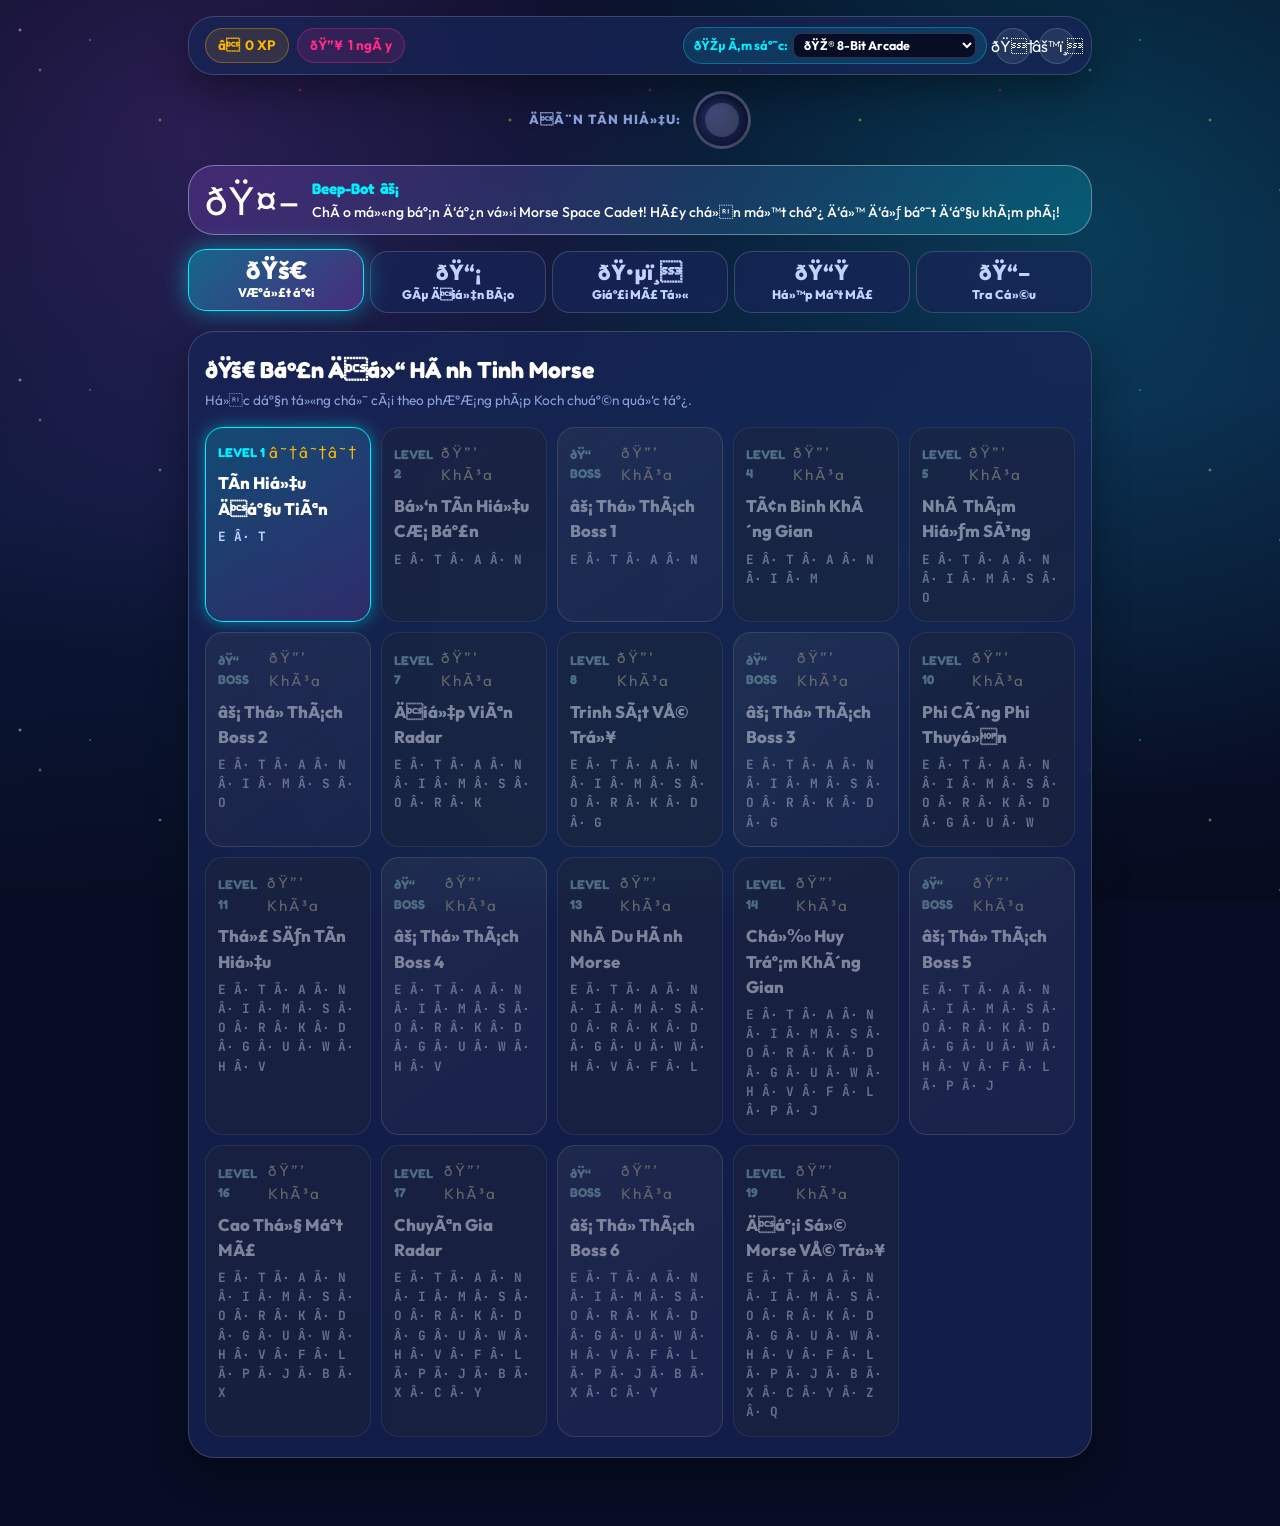
==== commit 1c3509f5: "Update index.html" ====
--- a/index.html
+++ b/index.html
@@ -4,18 +4,1339 @@
   <meta charset="UTF-8">
   <meta name="viewport" content="width=device-width, initial-scale=1.0">
   <meta name="theme-color" content="#070d24">
-  <meta name="description" content="Morse Space Cadet - Ứng dụng luyện tập mã Morse trực quan, đa giác quan và vui nhộn dành cho thiếu nhi và người mới bắt đầu.">
-  <title>Morse Space Cadet 🚀 · Phiêu Lưu Mã Morse Thiếu Nhi</title>
+  <meta name="description" content="Morse Space Cadet - á»¨ng dá»¥ng luyá»‡n táº­p mÃ£ Morse trá»±c quan, Ä‘a giÃ¡c quan vÃ  vui nhá»™n dÃ nh cho thiáº¿u nhi vÃ  ngÆ°á»i má»›i báº¯t Ä‘áº§u.">
+  <title>Morse Space Cadet ðŸš€ Â· PhiÃªu LÆ°u MÃ£ Morse Thiáº¿u Nhi</title>
 
   <!-- Google Fonts: Fredoka (Friendly Display), Outfit (Modern Clean), JetBrains Mono -->
   <link rel="preconnect" href="https://fonts.googleapis.com">
   <link rel="preconnect" href="https://fonts.gstatic.com" crossorigin>
   <link href="https://fonts.googleapis.com/css2?family=Fredoka:wght@500;600;700&family=JetBrains+Mono:wght@700;800&family=Outfit:wght@400;600;800;900&display=swap" rel="stylesheet">
 
-  <!-- Modular Styles -->
-  <link rel="stylesheet" href="css/main.css">
-  <link rel="stylesheet" href="css/theme-space.css">
-  <link rel="stylesheet" href="css/animations.css">
+  <style>
+/* ==========================================================================
+   MORSE SPACE CADET - MAIN DESIGN SYSTEM
+   ========================================================================== */
+
+:root {
+  /* Color Palette: Space Adventure */
+  --bg-space-dark: #070d24;
+  --bg-space-medium: #0d183d;
+  --bg-space-light: #162456;
+  --bg-card: rgba(23, 37, 86, 0.75);
+  --bg-card-hover: rgba(30, 49, 114, 0.85);
+  --bg-glass: rgba(255, 255, 255, 0.08);
+  --border-glass: rgba(255, 255, 255, 0.16);
+  --border-glass-bright: rgba(255, 255, 255, 0.35);
+
+  /* Primary & Accent Glows */
+  --neon-cyan: #00f0ff;
+  --neon-cyan-glow: rgba(0, 240, 255, 0.45);
+  --neon-amber: #ffb703;
+  --neon-amber-glow: rgba(255, 183, 3, 0.45);
+  --neon-green: #06d6a0;
+  --neon-green-glow: rgba(6, 214, 160, 0.45);
+  --neon-pink: #ff2a85;
+  --neon-pink-glow: rgba(255, 42, 133, 0.45);
+  --neon-purple: #9d4edd;
+  --neon-purple-glow: rgba(157, 78, 221, 0.45);
+
+  /* Typography */
+  --font-family-display: 'Fredoka', 'Outfit', system-ui, -apple-system, sans-serif;
+  --font-family-body: 'Outfit', system-ui, -apple-system, sans-serif;
+  --font-family-mono: 'JetBrains Mono', 'Courier New', monospace;
+
+  /* Text Colors */
+  --text-primary: #ffffff;
+  --text-secondary: #c2d2ff;
+  --text-muted: #8aa1db;
+  --text-inverse: #070d24;
+
+  /* UI Tokens */
+  --radius-sm: 10px;
+  --radius-md: 18px;
+  --radius-lg: 26px;
+  --radius-full: 9999px;
+  --shadow-card: 0 16px 36px rgba(0, 0, 0, 0.35);
+  --shadow-glow-cyan: 0 0 25px var(--neon-cyan-glow);
+  --shadow-glow-amber: 0 0 25px var(--neon-amber-glow);
+  --shadow-glow-green: 0 0 25px var(--neon-green-glow);
+  --transition-fast: 0.15s cubic-bezier(0.4, 0, 0.2, 1);
+  --transition-bounce: 0.35s cubic-bezier(0.34, 1.56, 0.64, 1);
+}
+
+/* ==========================================================================
+   RESET & BASE
+   ========================================================================== */
+
+*, *::before, *::after {
+  box-sizing: border-box;
+  margin: 0;
+  padding: 0;
+}
+
+html {
+  font-size: 16px;
+  scroll-behavior: smooth;
+  -webkit-tap-highlight-color: transparent;
+}
+
+body {
+  min-height: 100vh;
+  font-family: var(--font-family-body);
+  color: var(--text-primary);
+  background-color: var(--bg-space-dark);
+  background-image: 
+    radial-gradient(circle at 15% 15%, rgba(157, 78, 221, 0.22) 0%, transparent 40%),
+    radial-gradient(circle at 85% 25%, rgba(0, 240, 255, 0.18) 0%, transparent 45%),
+    radial-gradient(circle at 50% 85%, rgba(6, 214, 160, 0.16) 0%, transparent 50%),
+    linear-gradient(175deg, #070d24 0%, #0c183a 50%, #060b1e 100%);
+  background-attachment: fixed;
+  overflow-x: hidden;
+  line-height: 1.5;
+}
+
+/* Cosmic Twinkle Stars Background */
+body::before {
+  content: "";
+  position: fixed;
+  inset: 0;
+  background-image: 
+    radial-gradient(2px 2px at 20px 30px, #ffffff, rgba(0,0,0,0)),
+    radial-gradient(2px 2px at 40px 70px, rgba(255,255,255,0.7), rgba(0,0,0,0)),
+    radial-gradient(1.5px 1.5px at 90px 40px, #00f0ff, rgba(0,0,0,0)),
+    radial-gradient(2px 2px at 160px 120px, #ffd166, rgba(0,0,0,0)),
+    radial-gradient(1.5px 1.5px at 230px 190px, rgba(255,255,255,0.8), rgba(0,0,0,0)),
+    radial-gradient(2px 2px at 300px 90px, #ff2a85, rgba(0,0,0,0));
+  background-repeat: repeat;
+  background-size: 350px 350px;
+  opacity: 0.65;
+  pointer-events: none;
+  z-index: 0;
+}
+
+/* Container */
+.app-container {
+  position: relative;
+  width: min(920px, 94vw);
+  margin: 0 auto;
+  padding: 16px 8px 48px;
+  z-index: 1;
+}
+
+button {
+  font-family: inherit;
+  border: none;
+  background: none;
+  cursor: pointer;
+  outline: none;
+}
+
+input, select {
+  font-family: inherit;
+}
+
+/* Accessibility */
+.sr-only {
+  position: absolute;
+  width: 1px;
+  height: 1px;
+  padding: 0;
+  margin: -1px;
+  overflow: hidden;
+  clip: rect(0, 0, 0, 0);
+  border: 0;
+}
+
+.hidden {
+  display: none !important;
+}
+
+/* ==========================================================================
+   MORSE SPACE CADET - THEME SPACE & COMPONENTS (OPTIMIZED FOR MOBILE & DESKTOP)
+   ========================================================================== */
+
+/* Header & Top Status HUD */
+.top-hud {
+  display: flex;
+  align-items: center;
+  justify-content: space-between;
+  flex-wrap: wrap;
+  gap: 10px;
+  margin-bottom: 16px;
+  padding: 10px 16px;
+  background: var(--bg-card);
+  border: 1px solid var(--border-glass);
+  border-radius: var(--radius-lg);
+  backdrop-filter: blur(16px);
+  box-shadow: var(--shadow-card);
+}
+
+.hud-left, .hud-right {
+  display: flex;
+  align-items: center;
+  gap: 8px;
+  flex-wrap: wrap;
+}
+
+.hud-pill {
+  display: inline-flex;
+  align-items: center;
+  gap: 5px;
+  padding: 6px 12px;
+  background: var(--bg-glass);
+  border: 1px solid var(--border-glass);
+  border-radius: var(--radius-full);
+  font-size: 0.85rem;
+  font-weight: 700;
+  color: var(--text-secondary);
+  transition: var(--transition-fast);
+  user-select: none;
+}
+
+.hud-pill:hover {
+  background: rgba(255, 255, 255, 0.14);
+  border-color: var(--border-glass-bright);
+}
+
+.hud-pill.xp-pill {
+  color: var(--neon-amber);
+  border-color: rgba(255, 183, 3, 0.35);
+  background: rgba(255, 183, 3, 0.12);
+}
+
+.hud-pill.streak-pill {
+  color: var(--neon-pink);
+  border-color: rgba(255, 42, 133, 0.35);
+  background: rgba(255, 42, 133, 0.12);
+}
+
+/* Sound Skin Selector & Controls */
+.skin-selector {
+  display: flex;
+  align-items: center;
+  gap: 5px;
+  padding: 5px 10px;
+  background: rgba(0, 240, 255, 0.1);
+  border: 1px solid rgba(0, 240, 255, 0.3);
+  border-radius: var(--radius-full);
+  font-size: 0.8rem;
+  font-weight: 700;
+  color: var(--neon-cyan);
+}
+
+.skin-select-dropdown {
+  background: var(--bg-space-dark);
+  color: #fff;
+  border: 1px solid var(--border-glass);
+  border-radius: 8px;
+  padding: 3px 6px;
+  font-size: 0.78rem;
+  font-weight: 700;
+  cursor: pointer;
+}
+
+.icon-btn {
+  display: inline-flex;
+  align-items: center;
+  justify-content: center;
+  width: 36px;
+  height: 36px;
+  background: var(--bg-glass);
+  border: 1px solid var(--border-glass);
+  border-radius: 50%;
+  color: #fff;
+  font-size: 1rem;
+  transition: var(--transition-fast);
+}
+
+.icon-btn:hover {
+  background: rgba(255, 255, 255, 0.18);
+  transform: scale(1.08);
+}
+
+.icon-btn.active {
+  background: var(--neon-cyan);
+  color: var(--text-inverse);
+  box-shadow: 0 0 12px var(--neon-cyan-glow);
+}
+
+/* ==========================================================================
+   SIGNAL BEACON HUD (LIGHT & SOUND VISUALIZER)
+   ========================================================================== */
+
+.signal-beacon-wrap {
+  display: flex;
+  align-items: center;
+  justify-content: center;
+  gap: 12px;
+  margin: 8px 0 16px;
+}
+
+.beacon-lamp {
+  position: relative;
+  width: 58px;
+  height: 58px;
+  border-radius: 50%;
+  background: radial-gradient(circle at 35% 35%, #1e295d, #0d1330);
+  border: 3px solid rgba(255, 255, 255, 0.2);
+  box-shadow: inset 0 3px 8px rgba(0, 0, 0, 0.6);
+  display: flex;
+  align-items: center;
+  justify-content: center;
+  transition: all 0.05s ease;
+}
+
+.beacon-core {
+  width: 34px;
+  height: 34px;
+  border-radius: 50%;
+  background: rgba(255, 255, 255, 0.15);
+  transition: all 0.05s ease;
+}
+
+.beacon-lamp.flashing {
+  border-color: #fff;
+  box-shadow: 
+    0 0 20px #ffea00,
+    0 0 45px #ffb703,
+    0 0 80px rgba(255, 183, 3, 0.8),
+    inset 0 0 15px #ffffff;
+  transform: scale(1.1);
+}
+
+.beacon-lamp.flashing .beacon-core {
+  background: #ffffff;
+  box-shadow: 0 0 25px #ffffff;
+}
+
+.beacon-label {
+  font-size: 0.82rem;
+  font-weight: 800;
+  text-transform: uppercase;
+  letter-spacing: 1.2px;
+  color: var(--text-muted);
+}
+
+/* ==========================================================================
+   MASCOT BEEP-BOT
+   ========================================================================== */
+
+.mascot-container {
+  display: flex;
+  align-items: center;
+  gap: 12px;
+  margin-bottom: 16px;
+  padding: 12px 16px;
+  background: linear-gradient(135deg, rgba(157, 78, 221, 0.25), rgba(0, 240, 255, 0.18));
+  border: 1px solid var(--border-glass-bright);
+  border-radius: var(--radius-lg);
+  backdrop-filter: blur(12px);
+  position: relative;
+  overflow: hidden;
+}
+
+.mascot-bot {
+  position: relative;
+  font-size: 2.5rem;
+  line-height: 1;
+  flex-shrink: 0;
+  animation: floatBot 3s ease-in-out infinite;
+}
+
+.mascot-bubble {
+  position: relative;
+  flex: 1;
+  min-width: 0;
+}
+
+.mascot-name {
+  font-family: var(--font-family-display);
+  font-size: 0.95rem;
+  font-weight: 800;
+  color: var(--neon-cyan);
+  display: flex;
+  align-items: center;
+  gap: 5px;
+}
+
+.mascot-msg {
+  font-size: 0.88rem;
+  color: #fff;
+  margin-top: 2px;
+  font-weight: 500;
+  line-height: 1.35;
+  word-break: break-word;
+}
+
+/* ==========================================================================
+   MAIN NAVIGATION TABS (5 MODES)
+   ========================================================================== */
+
+.nav-tabs {
+  display: grid;
+  grid-template-columns: repeat(5, 1fr);
+  gap: 6px;
+  margin-bottom: 18px;
+  width: 100%;
+}
+
+.tab-btn {
+  display: flex;
+  flex-direction: column;
+  align-items: center;
+  justify-content: center;
+  gap: 4px;
+  padding: 10px 4px;
+  background: var(--bg-card);
+  border: 1px solid var(--border-glass);
+  border-radius: var(--radius-md);
+  color: var(--text-secondary);
+  font-size: 0.78rem;
+  font-weight: 800;
+  text-align: center;
+  cursor: pointer;
+  transition: var(--transition-bounce);
+  user-select: none;
+  min-width: 0;
+}
+
+.tab-btn .tab-icon {
+  font-size: 1.35rem;
+  line-height: 1;
+  transition: transform var(--transition-bounce);
+}
+
+.tab-btn:hover {
+  background: var(--bg-card-hover);
+  border-color: var(--border-glass-bright);
+  color: #fff;
+  transform: translateY(-2px);
+}
+
+.tab-btn.active {
+  background: linear-gradient(135deg, rgba(0, 240, 255, 0.35), rgba(157, 78, 221, 0.35));
+  border-color: var(--neon-cyan);
+  color: #fff;
+  box-shadow: var(--shadow-glow-cyan);
+  transform: translateY(-2px);
+}
+
+.tab-btn.active .tab-icon {
+  transform: scale(1.15);
+}
+
+/* ==========================================================================
+   CARDS & PANELS
+   ========================================================================== */
+
+.game-card {
+  background: var(--bg-card);
+  border: 1px solid var(--border-glass);
+  border-radius: var(--radius-lg);
+  padding: 20px 16px;
+  backdrop-filter: blur(14px);
+  box-shadow: var(--shadow-card);
+  margin-bottom: 20px;
+  position: relative;
+  overflow: hidden;
+  width: 100%;
+}
+
+.card-header {
+  display: flex;
+  align-items: center;
+  justify-content: space-between;
+  flex-wrap: wrap;
+  gap: 10px;
+  margin-bottom: 16px;
+}
+
+.card-title {
+  font-family: var(--font-family-display);
+  font-size: clamp(1.2rem, 4.5vw, 1.45rem);
+  font-weight: 800;
+  color: #fff;
+  display: flex;
+  align-items: center;
+  gap: 6px;
+}
+
+.card-subtitle {
+  font-size: 0.85rem;
+  color: var(--text-muted);
+  margin-top: 3px;
+}
+
+/* ==========================================================================
+   BUTTONS
+   ========================================================================== */
+
+.btn {
+  display: inline-flex;
+  align-items: center;
+  justify-content: center;
+  gap: 6px;
+  padding: 10px 20px;
+  border-radius: var(--radius-full);
+  font-family: var(--font-family-display);
+  font-size: 0.95rem;
+  font-weight: 800;
+  text-transform: uppercase;
+  letter-spacing: 0.5px;
+  transition: var(--transition-bounce);
+  cursor: pointer;
+  user-select: none;
+  box-shadow: 0 6px 16px rgba(0, 0, 0, 0.25);
+  text-align: center;
+  white-space: nowrap;
+}
+
+.btn:hover {
+  transform: translateY(-2px) scale(1.02);
+}
+
+.btn:active {
+  transform: translateY(1px) scale(0.98);
+}
+
+.btn-primary {
+  background: linear-gradient(135deg, #00f0ff, #0099ff);
+  color: #070d24;
+  box-shadow: 0 0 16px var(--neon-cyan-glow);
+}
+
+.btn-success {
+  background: linear-gradient(135deg, #06d6a0, #05a077);
+  color: #070d24;
+  box-shadow: 0 0 16px var(--neon-green-glow);
+}
+
+.btn-danger {
+  background: linear-gradient(135deg, #ff2a85, #d90429);
+  color: #fff;
+  box-shadow: 0 0 16px var(--neon-pink-glow);
+}
+
+.btn-accent {
+  background: linear-gradient(135deg, #ffd166, #ff9f1c);
+  color: #070d24;
+  box-shadow: 0 0 16px var(--neon-amber-glow);
+}
+
+.btn-ghost {
+  background: var(--bg-glass);
+  color: var(--text-secondary);
+  border: 1px solid var(--border-glass);
+}
+
+.btn-ghost:hover {
+  background: rgba(255, 255, 255, 0.16);
+  color: #fff;
+  border-color: var(--border-glass-bright);
+}
+
+.btn-lg {
+  padding: 14px 28px;
+  font-size: 1.05rem;
+}
+
+.btn-sm {
+  padding: 6px 14px;
+  font-size: 0.8rem;
+}
+
+/* ==========================================================================
+   ADVENTURE MODE & QUIZ UI
+   ========================================================================== */
+
+.quiz-hero-display {
+  display: flex;
+  flex-direction: column;
+  align-items: center;
+  justify-content: center;
+  margin: 12px 0 18px;
+  text-align: center;
+}
+
+.quiz-signal-dots {
+  font-family: var(--font-family-mono);
+  font-size: clamp(2.2rem, 7vw, 3.4rem);
+  font-weight: 900;
+  color: var(--neon-cyan);
+  letter-spacing: clamp(6px, 2vw, 12px);
+  min-height: 56px;
+  display: flex;
+  align-items: center;
+  justify-content: center;
+  text-shadow: 0 0 15px var(--neon-cyan-glow);
+}
+
+.quiz-feedback {
+  font-size: clamp(0.9rem, 3.5vw, 1.05rem);
+  font-weight: 700;
+  color: var(--text-secondary);
+  margin-top: 6px;
+  min-height: 24px;
+}
+
+.challenge-hud {
+  display: flex;
+  align-items: center;
+  justify-content: space-between;
+  padding: 8px 14px;
+  background: rgba(255, 183, 3, 0.14);
+  border: 1px solid rgba(255, 183, 3, 0.35);
+  border-radius: var(--radius-md);
+  margin-bottom: 12px;
+  font-size: 0.88rem;
+  font-weight: 800;
+}
+
+.hearts-display {
+  font-size: 1.2rem;
+  letter-spacing: 3px;
+}
+
+.progress-bar-container {
+  width: 100%;
+  height: 10px;
+  background: rgba(255, 255, 255, 0.1);
+  border-radius: var(--radius-full);
+  overflow: hidden;
+  margin: 8px 0 16px;
+}
+
+.progress-bar-fill {
+  height: 100%;
+  width: 0%;
+  background: linear-gradient(90deg, var(--neon-cyan), var(--neon-green));
+  border-radius: var(--radius-full);
+  transition: width 0.3s ease;
+  box-shadow: 0 0 12px var(--neon-green-glow);
+}
+
+/* ==========================================================================
+   MOBILE-PERFECT INTERACTIVE MORSE KEYBOARD
+   ========================================================================== */
+
+.morse-keyboard {
+  display: flex;
+  flex-direction: column;
+  gap: 6px;
+  width: 100%;
+  max-width: 680px;
+  margin: 0 auto;
+  box-sizing: border-box;
+}
+
+.keyboard-row {
+  display: flex;
+  justify-content: center;
+  align-items: center;
+  gap: 4px;
+  width: 100%;
+  box-sizing: border-box;
+}
+
+.key-btn {
+  flex: 1 1 0;
+  min-width: 0;
+  max-width: 58px;
+  height: 48px;
+  padding: 0 2px;
+  border-radius: 10px;
+  background: rgba(255, 255, 255, 0.1);
+  border: 1px solid var(--border-glass);
+  color: #fff;
+  font-family: var(--font-family-display);
+  font-size: clamp(1.05rem, 3.8vw, 1.25rem);
+  font-weight: 800;
+  cursor: pointer;
+  transition: all 0.1s ease;
+  box-shadow: 0 3px 8px rgba(0, 0, 0, 0.2);
+  display: flex;
+  align-items: center;
+  justify-content: center;
+  user-select: none;
+  -webkit-user-select: none;
+}
+
+.key-btn.active {
+  background: linear-gradient(145deg, #1e3a8a, #2563eb);
+  border-color: #60a5fa;
+}
+
+.key-btn.active:hover {
+  background: linear-gradient(145deg, #2563eb, #3b82f6);
+  transform: translateY(-2px);
+  box-shadow: 0 5px 12px rgba(37, 99, 235, 0.4);
+}
+
+.key-btn.active:active {
+  transform: translateY(1px);
+}
+
+.key-btn.disabled {
+  opacity: 0.22;
+  cursor: not-allowed;
+  pointer-events: none;
+}
+
+.key-btn.correct-burst {
+  background: var(--neon-green) !important;
+  color: #070d24 !important;
+  transform: scale(1.12) !important;
+  box-shadow: 0 0 16px var(--neon-green-glow) !important;
+}
+
+.key-btn.wrong-burst {
+  background: var(--neon-pink) !important;
+  color: #fff !important;
+  animation: shake 0.4s ease;
+}
+
+/* ==========================================================================
+   TELEGRAPH KEYER (SENDING MODE)
+   ========================================================================== */
+
+.keyer-station {
+  display: flex;
+  flex-direction: column;
+  align-items: center;
+  text-align: center;
+  gap: 16px;
+  width: 100%;
+}
+
+.telegraph-key-outer {
+  position: relative;
+  width: min(200px, 52vw);
+  aspect-ratio: 1;
+  border-radius: 50%;
+  padding: 12px;
+  background: radial-gradient(circle at 35% 35%, #2a3b75, #111a3d);
+  box-shadow: 0 12px 26px rgba(0, 0, 0, 0.4), inset 0 2px 6px rgba(255, 255, 255, 0.2);
+  display: flex;
+  align-items: center;
+  justify-content: center;
+}
+
+.telegraph-key-btn {
+  width: 100%;
+  height: 100%;
+  border-radius: 50%;
+  background: radial-gradient(circle at 35% 30%, #7ff1d1, #06d6a0 60%, #039e75);
+  border: 4px solid rgba(255, 255, 255, 0.4);
+  color: #052a20;
+  font-family: var(--font-family-display);
+  font-size: clamp(1rem, 3.8vw, 1.25rem);
+  font-weight: 900;
+  cursor: pointer;
+  user-select: none;
+  touch-action: none;
+  box-shadow: 
+    0 8px 18px rgba(0, 0, 0, 0.3),
+    inset 0 -6px 10px rgba(0, 0, 0, 0.2),
+    inset 0 5px 10px rgba(255, 255, 255, 0.4);
+  transition: all 0.08s ease;
+  display: flex;
+  flex-direction: column;
+  align-items: center;
+  justify-content: center;
+  line-height: 1.2;
+}
+
+.telegraph-key-btn.pressed {
+  transform: translateY(5px) scale(0.96);
+  background: radial-gradient(circle at 35% 30%, #a2ffe7, #06d6a0 70%, #02805e);
+  box-shadow: 
+    0 3px 8px rgba(0, 0, 0, 0.2),
+    0 0 22px var(--neon-green-glow),
+    inset 0 4px 10px rgba(0, 0, 0, 0.3);
+}
+
+.sending-readout-box {
+  width: 100%;
+  max-width: 440px;
+  min-height: 50px;
+  padding: 10px 16px;
+  background: rgba(4, 9, 26, 0.6);
+  border: 1px solid var(--border-glass);
+  border-radius: var(--radius-md);
+  font-family: var(--font-family-mono);
+  font-size: clamp(1.3rem, 5vw, 1.6rem);
+  font-weight: 800;
+  color: var(--neon-cyan);
+  letter-spacing: 5px;
+  display: flex;
+  align-items: center;
+  justify-content: center;
+}
+
+/* ==========================================================================
+   WORD DECODER (SECRET WORD MISSION)
+   ========================================================================== */
+
+.word-mission-box {
+  display: flex;
+  flex-direction: column;
+  align-items: center;
+  gap: 14px;
+  width: 100%;
+}
+
+.mystery-slots {
+  display: flex;
+  gap: 8px;
+  flex-wrap: wrap;
+  justify-content: center;
+  width: 100%;
+}
+
+.mystery-slot {
+  width: clamp(38px, 11vw, 54px);
+  height: clamp(48px, 14vw, 64px);
+  background: rgba(255, 255, 255, 0.08);
+  border: 2px dashed rgba(255, 255, 255, 0.25);
+  border-radius: var(--radius-md);
+  display: flex;
+  align-items: center;
+  justify-content: center;
+  font-family: var(--font-family-display);
+  font-size: clamp(1.4rem, 5vw, 1.85rem);
+  font-weight: 900;
+  color: #fff;
+  transition: var(--transition-bounce);
+}
+
+.mystery-slot.revealed {
+  border: 2px solid var(--neon-cyan);
+  background: rgba(0, 240, 255, 0.15);
+  color: var(--neon-cyan);
+  box-shadow: 0 0 14px var(--neon-cyan-glow);
+  animation: popIn 0.3s cubic-bezier(0.34, 1.56, 0.64, 1);
+}
+
+.mystery-slot.current {
+  border-color: var(--neon-amber);
+  background: rgba(255, 183, 3, 0.12);
+  box-shadow: 0 0 14px var(--neon-amber-glow);
+}
+
+.word-clue-pill {
+  padding: 6px 14px;
+  background: rgba(157, 78, 221, 0.15);
+  border: 1px solid rgba(157, 78, 221, 0.4);
+  border-radius: var(--radius-full);
+  font-size: 0.85rem;
+  font-weight: 700;
+  color: #e0aaff;
+  text-align: center;
+}
+
+/* ==========================================================================
+   TRANSLATOR & BROADCASTER
+   ========================================================================== */
+
+.translator-grid {
+  display: grid;
+  grid-template-columns: repeat(auto-fit, minmax(260px, 1fr));
+  gap: 14px;
+  width: 100%;
+}
+
+.trans-box {
+  display: flex;
+  flex-direction: column;
+  gap: 8px;
+}
+
+.trans-box textarea {
+  width: 100%;
+  min-height: 100px;
+  padding: 12px;
+  border-radius: var(--radius-md);
+  background: rgba(6, 12, 33, 0.7);
+  border: 1px solid var(--border-glass);
+  color: #fff;
+  font-size: 0.95rem;
+  line-height: 1.45;
+  resize: vertical;
+}
+
+.trans-box textarea:focus {
+  outline: none;
+  border-color: var(--neon-cyan);
+  box-shadow: 0 0 12px var(--neon-cyan-glow);
+}
+
+.trans-box textarea.morse-area {
+  font-family: var(--font-family-mono);
+  letter-spacing: 3px;
+  color: var(--neon-cyan);
+}
+
+/* ==========================================================================
+   FLASHCARDS & MNEMONICS
+   ========================================================================== */
+
+.flashcard-grid {
+  display: grid;
+  grid-template-columns: repeat(auto-fill, minmax(110px, 1fr));
+  gap: 10px;
+  width: 100%;
+}
+
+.mnemonic-card {
+  background: var(--bg-card);
+  border: 1px solid var(--border-glass);
+  border-radius: var(--radius-md);
+  padding: 12px 8px;
+  display: flex;
+  flex-direction: column;
+  align-items: center;
+  text-align: center;
+  cursor: pointer;
+  transition: var(--transition-bounce);
+}
+
+.mnemonic-card:hover {
+  background: var(--bg-card-hover);
+  border-color: var(--neon-cyan);
+  transform: translateY(-3px);
+  box-shadow: 0 6px 16px rgba(0, 240, 255, 0.25);
+}
+
+.mnemonic-letter {
+  font-family: var(--font-family-display);
+  font-size: 1.75rem;
+  font-weight: 900;
+  color: #fff;
+}
+
+.mnemonic-code {
+  font-family: var(--font-family-mono);
+  font-size: 1.05rem;
+  font-weight: 800;
+  color: var(--neon-cyan);
+  letter-spacing: 2px;
+  margin: 3px 0;
+}
+
+.mnemonic-icon {
+  font-size: 1.4rem;
+  margin-top: 3px;
+}
+
+.mnemonic-word {
+  font-size: 0.74rem;
+  color: var(--text-muted);
+  font-weight: 600;
+}
+
+/* ==========================================================================
+   LEVEL SELECTION MAP
+   ========================================================================== */
+
+.level-map-grid {
+  display: grid;
+  grid-template-columns: repeat(auto-fill, minmax(140px, 1fr));
+  gap: 10px;
+  margin-top: 14px;
+  width: 100%;
+}
+
+.level-card-btn {
+  background: var(--bg-card);
+  border: 1px solid var(--border-glass);
+  border-radius: var(--radius-md);
+  padding: 14px 12px;
+  display: flex;
+  flex-direction: column;
+  gap: 6px;
+  text-align: left;
+  cursor: pointer;
+  transition: var(--transition-bounce);
+  position: relative;
+}
+
+.level-card-btn:hover:not(.locked) {
+  background: var(--bg-card-hover);
+  border-color: var(--neon-cyan);
+  transform: translateY(-2px);
+  box-shadow: 0 8px 20px rgba(0, 0, 0, 0.3);
+}
+
+.level-card-btn.current {
+  border-color: var(--neon-cyan);
+  background: linear-gradient(145deg, rgba(0, 240, 255, 0.2), rgba(157, 78, 221, 0.2));
+  box-shadow: 0 0 16px var(--neon-cyan-glow);
+}
+
+.level-card-btn.challenge {
+  border-color: rgba(255, 183, 3, 0.4);
+  background: linear-gradient(145deg, rgba(255, 183, 3, 0.15), rgba(255, 42, 133, 0.15));
+}
+
+.level-card-btn.locked {
+  opacity: 0.45;
+  cursor: not-allowed;
+  filter: grayscale(0.8);
+}
+
+.level-stars {
+  color: var(--neon-amber);
+  font-size: 0.95rem;
+  letter-spacing: 2px;
+}
+
+.level-num-badge {
+  font-family: var(--font-family-display);
+  font-size: 0.8rem;
+  font-weight: 800;
+  color: var(--neon-cyan);
+}
+
+.level-letters-tag {
+  font-family: var(--font-family-mono);
+  font-size: 0.8rem;
+  font-weight: 700;
+  color: var(--text-secondary);
+}
+
+/* ==========================================================================
+   BADGES & TROPHIES
+   ========================================================================== */
+
+.badge-grid {
+  display: grid;
+  grid-template-columns: repeat(auto-fill, minmax(110px, 1fr));
+  gap: 10px;
+  width: 100%;
+}
+
+.badge-item {
+  background: var(--bg-card);
+  border: 1px solid var(--border-glass);
+  border-radius: var(--radius-md);
+  padding: 12px 8px;
+  display: flex;
+  flex-direction: column;
+  align-items: center;
+  text-align: center;
+  gap: 4px;
+  transition: var(--transition-fast);
+}
+
+.badge-item.unlocked {
+  border-color: var(--neon-amber);
+  background: rgba(255, 183, 3, 0.1);
+  box-shadow: 0 0 12px var(--neon-amber-glow);
+}
+
+.badge-item.locked {
+  opacity: 0.35;
+  filter: grayscale(1);
+}
+
+.badge-icon {
+  font-size: 1.8rem;
+}
+
+.badge-title {
+  font-family: var(--font-family-display);
+  font-size: 0.8rem;
+  font-weight: 800;
+  color: #fff;
+}
+
+.badge-desc {
+  font-size: 0.7rem;
+  color: var(--text-muted);
+}
+
+/* ==========================================================================
+   MODAL DIALOGS
+   ========================================================================== */
+
+.modal-overlay {
+  position: fixed;
+  inset: 0;
+  background: rgba(4, 8, 24, 0.85);
+  backdrop-filter: blur(8px);
+  display: flex;
+  align-items: center;
+  justify-content: center;
+  padding: 14px;
+  z-index: 100;
+  animation: fadeIn 0.2s ease;
+}
+
+.modal-box {
+  width: min(500px, 94vw);
+  background: linear-gradient(160deg, #162456, #0d183d);
+  border: 1px solid var(--border-glass-bright);
+  border-radius: var(--radius-lg);
+  padding: 24px 18px;
+  text-align: center;
+  box-shadow: 0 20px 50px rgba(0, 0, 0, 0.6);
+  animation: popIn 0.35s cubic-bezier(0.34, 1.56, 0.64, 1);
+}
+
+.modal-icon {
+  font-size: 3.5rem;
+  margin-bottom: 10px;
+}
+
+.modal-title {
+  font-family: var(--font-family-display);
+  font-size: clamp(1.4rem, 5vw, 1.7rem);
+  font-weight: 900;
+  color: #fff;
+  margin-bottom: 6px;
+}
+
+.modal-desc {
+  font-size: 0.92rem;
+  color: var(--text-secondary);
+  line-height: 1.45;
+  margin-bottom: 20px;
+}
+
+.modal-actions {
+  display: flex;
+  gap: 10px;
+  justify-content: center;
+  flex-wrap: wrap;
+}
+
+/* Canvas Confetti */
+#confettiCanvas {
+  position: fixed;
+  inset: 0;
+  pointer-events: none;
+  z-index: 99;
+}
+
+/* ==========================================================================
+   RESPONSIVE MEDIA QUERIES FOR PORTRAIT MOBILE
+   ========================================================================== */
+
+@media (max-width: 640px) {
+  .app-container {
+    width: 100%;
+    padding: 8px 6px 36px;
+  }
+
+  .top-hud {
+    padding: 8px 10px;
+    gap: 6px;
+    margin-bottom: 12px;
+  }
+
+  .hud-pill {
+    padding: 5px 9px;
+    font-size: 0.78rem;
+  }
+
+  .skin-selector {
+    padding: 4px 8px;
+    font-size: 0.75rem;
+  }
+
+  .skin-select-dropdown {
+    padding: 2px 4px;
+    font-size: 0.72rem;
+    max-width: 115px;
+  }
+
+  .icon-btn {
+    width: 32px;
+    height: 32px;
+    font-size: 0.9rem;
+  }
+
+  .signal-beacon-wrap {
+    margin: 4px 0 12px;
+    gap: 8px;
+  }
+
+  .beacon-lamp {
+    width: 50px;
+    height: 50px;
+  }
+
+  .beacon-core {
+    width: 28px;
+    height: 28px;
+  }
+
+  .mascot-container {
+    padding: 10px 12px;
+    gap: 10px;
+    margin-bottom: 12px;
+    border-radius: var(--radius-md);
+  }
+
+  .mascot-bot {
+    font-size: 2rem;
+  }
+
+  .mascot-name {
+    font-size: 0.88rem;
+  }
+
+  .mascot-msg {
+    font-size: 0.8rem;
+  }
+
+  .nav-tabs {
+    gap: 4px;
+    margin-bottom: 14px;
+  }
+
+  .tab-btn {
+    padding: 8px 2px;
+    font-size: 0.7rem;
+    gap: 2px;
+    border-radius: 10px;
+  }
+
+  .tab-btn .tab-icon {
+    font-size: 1.15rem;
+  }
+
+  .game-card {
+    padding: 14px 10px;
+    border-radius: 16px;
+    margin-bottom: 14px;
+  }
+
+  /* Keyboard on portrait phones: perfect fit */
+  .morse-keyboard {
+    gap: 5px;
+  }
+
+  .keyboard-row {
+    gap: 3px;
+  }
+
+  .key-btn {
+    height: 44px;
+    font-size: 1.1rem;
+    border-radius: 8px;
+  }
+
+  .quiz-hero-display {
+    margin: 6px 0 14px;
+  }
+
+  .quiz-signal-dots {
+    min-height: 48px;
+  }
+
+  .btn {
+    padding: 8px 16px;
+    font-size: 0.88rem;
+  }
+}
+
+@media (max-width: 380px) {
+  /* Extra small screens like iPhone SE / Galaxy Fold */
+  .key-btn {
+    height: 40px;
+    font-size: 0.98rem;
+    border-radius: 6px;
+  }
+
+  .keyboard-row {
+    gap: 2px;
+  }
+
+  .tab-btn {
+    font-size: 0.65rem;
+    padding: 6px 1px;
+  }
+
+  .tab-btn .tab-icon {
+    font-size: 1.05rem;
+  }
+}
+
+/* ==========================================================================
+   MORSE SPACE CADET - KEYFRAME ANIMATIONS & EFFECTS
+   ========================================================================== */
+
+@keyframes floatBot {
+  0%, 100% {
+    transform: translateY(0) rotate(0deg);
+  }
+  50% {
+    transform: translateY(-8px) rotate(2deg);
+  }
+}
+
+@keyframes popIn {
+  0% {
+    opacity: 0;
+    transform: scale(0.85);
+  }
+  100% {
+    opacity: 1;
+    transform: scale(1);
+  }
+}
+
+@keyframes fadeIn {
+  0% { opacity: 0; }
+  100% { opacity: 1; }
+}
+
+@keyframes shake {
+  0%, 100% { transform: translateX(0); }
+  20%, 60% { transform: translateX(-8px); }
+  40%, 80% { transform: translateX(8px); }
+}
+
+@keyframes pulseGlow {
+  0%, 100% {
+    box-shadow: 0 0 15px var(--neon-cyan-glow);
+  }
+  50% {
+    box-shadow: 0 0 35px var(--neon-cyan-glow), 0 0 10px #ffffff;
+  }
+}
+
+@keyframes starSpin {
+  0% { transform: scale(0) rotate(-180deg); opacity: 0; }
+  70% { transform: scale(1.25) rotate(15deg); opacity: 1; }
+  100% { transform: scale(1) rotate(0deg); opacity: 1; }
+}
+
+@keyframes comboFlame {
+  0%, 100% {
+    filter: drop-shadow(0 0 4px #ffb703) drop-shadow(0 0 8px #ff2a85);
+    transform: scale(1);
+  }
+  50% {
+    filter: drop-shadow(0 0 8px #ffb703) drop-shadow(0 0 14px #ff2a85);
+    transform: scale(1.08);
+  }
+}
+
+.anim-shake {
+  animation: shake 0.4s ease;
+}
+
+.anim-pop {
+  animation: popIn 0.3s cubic-bezier(0.34, 1.56, 0.64, 1);
+}
+
+.anim-combo-flame {
+  animation: comboFlame 1.2s infinite;
+}
+
+</style>
 </head>
 <body>
 
@@ -30,29 +1351,29 @@
     <header class="top-hud">
       <div class="hud-left">
         <div class="hud-pill xp-pill">
-          <span>⭐</span>
+          <span>â­</span>
           <span id="hudXp">0 XP</span>
         </div>
         <div class="hud-pill streak-pill">
-          <span>🔥</span>
-          <span id="hudStreak">1 ngày</span>
+          <span>ðŸ”¥</span>
+          <span id="hudStreak">1 ngÃ y</span>
         </div>
       </div>
 
       <div class="hud-right">
         <!-- Sound Skin Selector -->
         <div class="skin-selector">
-          <span>🎵 Âm sắc:</span>
+          <span>ðŸŽµ Ã‚m sáº¯c:</span>
           <select id="hudSkinSelect" class="skin-select-dropdown">
-            <option value="arcade">🎮 8-Bit Arcade</option>
-            <option value="laser">🚀 Laser Blaster</option>
-            <option value="sonar">🛸 Cosmic Sonar</option>
-            <option value="classic">📻 Cổ Điển LCWO</option>
+            <option value="arcade">ðŸŽ® 8-Bit Arcade</option>
+            <option value="laser">ðŸš€ Laser Blaster</option>
+            <option value="sonar">ðŸ›¸ Cosmic Sonar</option>
+            <option value="classic">ðŸ“» Cá»• Äiá»ƒn LCWO</option>
           </select>
         </div>
 
-        <button class="icon-btn" id="hudBadgesBtn" title="Tủ Danh Hiệu & Huy Hiệu">🏆</button>
-        <button class="icon-btn" id="hudSettingsBtn" title="Cài Đặt">⚙️</button>
+        <button class="icon-btn" id="hudBadgesBtn" title="Tá»§ Danh Hiá»‡u & Huy Hiá»‡u">ðŸ†</button>
+        <button class="icon-btn" id="hudSettingsBtn" title="CÃ i Äáº·t">âš™ï¸</button>
       </div>
     </header>
 
@@ -60,8 +1381,8 @@
          SIGNAL BEACON LAMP (SYNCHRONIZED LIGHT FLASH)
          ==================================================================== -->
     <div class="signal-beacon-wrap">
-      <div class="beacon-label">Đèn Tín Hiệu:</div>
-      <div class="beacon-lamp" id="beaconLamp" title="Đèn tín hiệu quang học chớp sáng đồng bộ theo nhịp Morse">
+      <div class="beacon-label">ÄÃ¨n TÃ­n Hiá»‡u:</div>
+      <div class="beacon-lamp" id="beaconLamp" title="ÄÃ¨n tÃ­n hiá»‡u quang há»c chá»›p sÃ¡ng Ä‘á»“ng bá»™ theo nhá»‹p Morse">
         <div class="beacon-core"></div>
       </div>
     </div>
@@ -70,10 +1391,10 @@
          MASCOT BEEP-BOT GREETING & STATUS
          ==================================================================== -->
     <div class="mascot-container">
-      <div class="mascot-bot" id="mascotBot">🤖</div>
+      <div class="mascot-bot" id="mascotBot">ðŸ¤–</div>
       <div class="mascot-bubble">
-        <div class="mascot-name"><span>Beep-Bot</span> <span>⚡</span></div>
-        <div class="mascot-msg" id="mascotMsg">Sẵn sàng thám hiểm không gian mã Morse cùng bạn!</div>
+        <div class="mascot-name"><span>Beep-Bot</span> <span>âš¡</span></div>
+        <div class="mascot-msg" id="mascotMsg">Sáºµn sÃ ng thÃ¡m hiá»ƒm khÃ´ng gian mÃ£ Morse cÃ¹ng báº¡n!</div>
       </div>
     </div>
 
@@ -82,24 +1403,24 @@
          ==================================================================== -->
     <nav class="nav-tabs" role="tablist">
       <button class="tab-btn active" id="tabAdventure" role="tab">
-        <span class="tab-icon">🚀</span>
-        <span>Vượt Ải</span>
+        <span class="tab-icon">ðŸš€</span>
+        <span>VÆ°á»£t áº¢i</span>
       </button>
       <button class="tab-btn" id="tabSending" role="tab">
-        <span class="tab-icon">📡</span>
-        <span>Gõ Điện Báo</span>
+        <span class="tab-icon">ðŸ“¡</span>
+        <span>GÃµ Äiá»‡n BÃ¡o</span>
       </button>
       <button class="tab-btn" id="tabWordDecoder" role="tab">
-        <span class="tab-icon">🕵️</span>
-        <span>Giải Mã Từ</span>
+        <span class="tab-icon">ðŸ•µï¸</span>
+        <span>Giáº£i MÃ£ Tá»«</span>
       </button>
       <button class="tab-btn" id="tabTranslator" role="tab">
-        <span class="tab-icon">📟</span>
-        <span>Hộp Mật Mã</span>
+        <span class="tab-icon">ðŸ“Ÿ</span>
+        <span>Há»™p Máº­t MÃ£</span>
       </button>
       <button class="tab-btn" id="tabFlashcards" role="tab">
-        <span class="tab-icon">📖</span>
-        <span>Tra Cứu</span>
+        <span class="tab-icon">ðŸ“–</span>
+        <span>Tra Cá»©u</span>
       </button>
     </nav>
 
@@ -111,8 +1432,8 @@
       <section id="levelSelectView" class="game-card">
         <div class="card-header">
           <div>
-            <h1 class="card-title">🚀 Bản Đồ Hành Tinh Morse</h1>
-            <p class="card-subtitle">Học dần từng chữ cái theo phương pháp Koch chuẩn quốc tế.</p>
+            <h1 class="card-title">ðŸš€ Báº£n Äá»“ HÃ nh Tinh Morse</h1>
+            <p class="card-subtitle">Há»c dáº§n tá»«ng chá»¯ cÃ¡i theo phÆ°Æ¡ng phÃ¡p Koch chuáº©n quá»‘c táº¿.</p>
           </div>
         </div>
         <div class="level-map-grid" id="levelMapGrid"></div>
@@ -122,21 +1443,21 @@
       <section id="adventurePlayView" class="game-card hidden">
         <div class="card-header">
           <div>
-            <h2 class="card-title" id="advLevelTitle">🚀 Level 1 · Tín Hiệu Đầu Tiên</h2>
-            <p class="card-subtitle" id="advLevelLetters">Ký tự: E · T</p>
+            <h2 class="card-title" id="advLevelTitle">ðŸš€ Level 1 Â· TÃ­n Hiá»‡u Äáº§u TiÃªn</h2>
+            <p class="card-subtitle" id="advLevelLetters">KÃ½ tá»±: E Â· T</p>
           </div>
-          <button class="btn btn-ghost btn-sm" id="advBackToMapTopBtn">🗺️ Đổi Màn</button>
+          <button class="btn btn-ghost btn-sm" id="advBackToMapTopBtn">ðŸ—ºï¸ Äá»•i MÃ n</button>
         </div>
 
         <!-- Boss Challenge Hearts & Status -->
         <div class="challenge-hud hidden" id="advChallengeHud">
-          <span>⚡ 15 câu đúng liên tiếp để vượt ải sớm!</span>
-          <span class="hearts-display" id="advHearts">❤️❤️❤️</span>
+          <span>âš¡ 15 cÃ¢u Ä‘Ãºng liÃªn tiáº¿p Ä‘á»ƒ vÆ°á»£t áº£i sá»›m!</span>
+          <span class="hearts-display" id="advHearts">â¤ï¸â¤ï¸â¤ï¸</span>
         </div>
 
         <!-- Progress Track -->
         <div style="display: flex; justify-content: space-between; font-size: 0.88rem; font-weight: 800; color: var(--text-secondary);">
-          <span>Tiến trình câu hỏi</span>
+          <span>Tiáº¿n trÃ¬nh cÃ¢u há»i</span>
           <span id="advProgressText">0 / 15</span>
         </div>
         <div class="progress-bar-container">
@@ -145,16 +1466,16 @@
 
         <!-- Newly Introduced Letters in this Level -->
         <div style="display: flex; align-items: center; gap: 8px; flex-wrap: wrap; margin-bottom: 12px;">
-          <span style="font-size: 0.85rem; font-weight: 800; color: var(--text-muted);">Ký tự mới màn này:</span>
+          <span style="font-size: 0.85rem; font-weight: 800; color: var(--text-muted);">KÃ½ tá»± má»›i mÃ n nÃ y:</span>
           <div id="advNewLetterCards" style="display: flex; gap: 6px; flex-wrap: wrap;"></div>
         </div>
 
         <!-- Central Signal & Question Hero Display -->
         <div class="quiz-hero-display">
-          <div class="quiz-signal-dots" id="advSignalDots">• • •</div>
-          <div class="quiz-feedback" id="advFeedback">Lắng nghe tín hiệu rồi chọn chữ cái tương ứng!</div>
+          <div class="quiz-signal-dots" id="advSignalDots">â€¢ â€¢ â€¢</div>
+          <div class="quiz-feedback" id="advFeedback">Láº¯ng nghe tÃ­n hiá»‡u rá»“i chá»n chá»¯ cÃ¡i tÆ°Æ¡ng á»©ng!</div>
           <div style="margin-top: 14px; display: flex; gap: 10px;">
-            <button class="btn btn-primary" id="advReplayAudioBtn">🔊 Nghe Lại (Phím Space)</button>
+            <button class="btn btn-primary" id="advReplayAudioBtn">ðŸ”Š Nghe Láº¡i (PhÃ­m Space)</button>
           </div>
         </div>
 
@@ -169,39 +1490,39 @@
     <section id="viewSending" class="game-card hidden">
       <div class="card-header">
         <div>
-          <h2 class="card-title">📡 Trạm Phát Tín Hiệu Điện Báo</h2>
-          <p class="card-subtitle">Nhấn giữ phím tròn để tự tạo chấm ngắn và gạch dài.</p>
+          <h2 class="card-title">ðŸ“¡ Tráº¡m PhÃ¡t TÃ­n Hiá»‡u Äiá»‡n BÃ¡o</h2>
+          <p class="card-subtitle">Nháº¥n giá»¯ phÃ­m trÃ²n Ä‘á»ƒ tá»± táº¡o cháº¥m ngáº¯n vÃ  gáº¡ch dÃ i.</p>
         </div>
         <div style="display: flex; gap: 8px;">
-          <button class="btn btn-ghost btn-sm active" id="sendingSubLearnBtn">🎓 Học Gõ</button>
-          <button class="btn btn-ghost btn-sm" id="sendingSubChallengeBtn">⚡ Thử Thách</button>
+          <button class="btn btn-ghost btn-sm active" id="sendingSubLearnBtn">ðŸŽ“ Há»c GÃµ</button>
+          <button class="btn btn-ghost btn-sm" id="sendingSubChallengeBtn">âš¡ Thá»­ ThÃ¡ch</button>
         </div>
       </div>
 
       <!-- Challenge HUD -->
       <div class="challenge-hud hidden" id="sendingChallengeHud">
         <span id="sendingProgressText">1 / 10</span>
-        <span class="hearts-display" id="sendingHearts">❤️❤️❤️</span>
+        <span class="hearts-display" id="sendingHearts">â¤ï¸â¤ï¸â¤ï¸</span>
       </div>
 
       <div class="keyer-station">
         <div>
-          <div style="font-size: 0.9rem; color: var(--text-muted); font-weight: 700;">Hãy phát chữ:</div>
+          <div style="font-size: 0.9rem; color: var(--text-muted); font-weight: 700;">HÃ£y phÃ¡t chá»¯:</div>
           <div style="font-size: clamp(3.5rem, 10vw, 5rem); font-family: var(--font-family-display); font-weight: 900; line-height: 1.1; color: #fff;" id="sendingTargetLetter">E</div>
-          <div style="font-size: 1.5rem; color: var(--neon-cyan); letter-spacing: 6px; font-weight: 900;" id="sendingTargetHint">•</div>
-          <button class="btn btn-ghost btn-sm" style="margin-top: 8px;" id="sendingSampleAudioBtn">🔊 Nghe Mẫu</button>
+          <div style="font-size: 1.5rem; color: var(--neon-cyan); letter-spacing: 6px; font-weight: 900;" id="sendingTargetHint">â€¢</div>
+          <button class="btn btn-ghost btn-sm" style="margin-top: 8px;" id="sendingSampleAudioBtn">ðŸ”Š Nghe Máº«u</button>
         </div>
 
         <!-- Large Tactile Telegraph Key Button -->
         <div class="telegraph-key-outer">
-          <button class="telegraph-key-btn" id="telegraphKeyBtn">NHẤN &amp; GIỮ<br><span style="font-size: 0.8rem; opacity: 0.85;">(Hoặc Space)</span></button>
+          <button class="telegraph-key-btn" id="telegraphKeyBtn">NHáº¤N &amp; GIá»®<br><span style="font-size: 0.8rem; opacity: 0.85;">(Hoáº·c Space)</span></button>
         </div>
 
-        <div class="sending-readout-box" id="sendingReadout">• • •</div>
-        <div id="sendingFeedbackMsg" style="min-height: 24px; font-size: 0.95rem; font-weight: 700; color: var(--text-secondary);">Nhấn ngắn = Chấm (•) · Nhấn lâu hơn = Gạch (—)</div>
+        <div class="sending-readout-box" id="sendingReadout">â€¢ â€¢ â€¢</div>
+        <div id="sendingFeedbackMsg" style="min-height: 24px; font-size: 0.95rem; font-weight: 700; color: var(--text-secondary);">Nháº¥n ngáº¯n = Cháº¥m (â€¢) Â· Nháº¥n lÃ¢u hÆ¡n = Gáº¡ch (â€”)</div>
 
         <div style="display: flex; gap: 10px;">
-          <button class="btn btn-ghost btn-sm" id="sendingResetBufferBtn">↻ Xóa Bộ Nhớ Đệm</button>
+          <button class="btn btn-ghost btn-sm" id="sendingResetBufferBtn">â†» XÃ³a Bá»™ Nhá»› Äá»‡m</button>
         </div>
       </div>
     </section>
@@ -212,23 +1533,23 @@
     <section id="viewWordDecoder" class="game-card hidden">
       <div class="card-header">
         <div>
-          <h2 class="card-title">🕵️ Điệp Viên Giải Mã Từ Bí Mật</h2>
-          <p class="card-subtitle">Nghe từng ký tự để ghép thành từ vựng hoàn chỉnh.</p>
+          <h2 class="card-title">ðŸ•µï¸ Äiá»‡p ViÃªn Giáº£i MÃ£ Tá»« BÃ­ Máº­t</h2>
+          <p class="card-subtitle">Nghe tá»«ng kÃ½ tá»± Ä‘á»ƒ ghÃ©p thÃ nh tá»« vá»±ng hoÃ n chá»‰nh.</p>
         </div>
-        <button class="btn btn-accent btn-sm" id="wordNextMissionBtn">Từ Khác ↻</button>
+        <button class="btn btn-accent btn-sm" id="wordNextMissionBtn">Tá»« KhÃ¡c â†»</button>
       </div>
 
       <div class="word-mission-box">
-        <div class="word-clue-pill" id="wordCategoryClue">Chủ đề: Động vật · Gợi ý: "Bạn mèo kêu meo meo"</div>
+        <div class="word-clue-pill" id="wordCategoryClue">Chá»§ Ä‘á»: Äá»™ng váº­t Â· Gá»£i Ã½: "Báº¡n mÃ¨o kÃªu meo meo"</div>
 
         <!-- Mystery Letter Slots -->
         <div class="mystery-slots" id="wordMysterySlots"></div>
 
-        <div id="wordFeedbackMsg" style="font-size: 1rem; font-weight: 800; color: var(--text-secondary); min-height: 24px;">Lắng nghe tín hiệu của ô đang sáng!</div>
+        <div id="wordFeedbackMsg" style="font-size: 1rem; font-weight: 800; color: var(--text-secondary); min-height: 24px;">Láº¯ng nghe tÃ­n hiá»‡u cá»§a Ã´ Ä‘ang sÃ¡ng!</div>
 
         <div style="display: flex; gap: 10px;">
-          <button class="btn btn-primary" id="wordPlayLetterBtn">🔊 Nghe Ký Tự Này</button>
-          <button class="btn btn-ghost" id="wordPlayFullBtn">🎵 Nghe Cả Từ</button>
+          <button class="btn btn-primary" id="wordPlayLetterBtn">ðŸ”Š Nghe KÃ½ Tá»± NÃ y</button>
+          <button class="btn btn-ghost" id="wordPlayFullBtn">ðŸŽµ Nghe Cáº£ Tá»«</button>
         </div>
 
         <!-- Keyboard for Word Guesses -->
@@ -242,36 +1563,36 @@
     <section id="viewTranslator" class="game-card hidden">
       <div class="card-header">
         <div>
-          <h2 class="card-title">📟 Hộp Mật Mã &amp; Phát Sóng Toàn Cầu</h2>
-          <p class="card-subtitle">Dịch văn bản sang Morse và phát sóng âm thanh + đèn flash.</p>
+          <h2 class="card-title">ðŸ“Ÿ Há»™p Máº­t MÃ£ &amp; PhÃ¡t SÃ³ng ToÃ n Cáº§u</h2>
+          <p class="card-subtitle">Dá»‹ch vÄƒn báº£n sang Morse vÃ  phÃ¡t sÃ³ng Ã¢m thanh + Ä‘Ã¨n flash.</p>
         </div>
       </div>
 
       <!-- Quick Preset Phrases -->
       <div style="display: flex; align-items: center; gap: 8px; flex-wrap: wrap; margin-bottom: 16px;">
-        <span style="font-size: 0.85rem; font-weight: 800; color: var(--text-muted);">Mẫu câu nhanh:</span>
-        <button class="hud-pill trans-preset-btn" data-text="SOS">🆘 SOS</button>
-        <button class="hud-pill trans-preset-btn" data-text="HELLO">👋 HELLO</button>
-        <button class="hud-pill trans-preset-btn" data-text="SPACE CADET">🚀 SPACE CADET</button>
-        <button class="hud-pill trans-preset-btn" data-text="I LOVE YOU">❤️ I LOVE YOU</button>
+        <span style="font-size: 0.85rem; font-weight: 800; color: var(--text-muted);">Máº«u cÃ¢u nhanh:</span>
+        <button class="hud-pill trans-preset-btn" data-text="SOS">ðŸ†˜ SOS</button>
+        <button class="hud-pill trans-preset-btn" data-text="HELLO">ðŸ‘‹ HELLO</button>
+        <button class="hud-pill trans-preset-btn" data-text="SPACE CADET">ðŸš€ SPACE CADET</button>
+        <button class="hud-pill trans-preset-btn" data-text="I LOVE YOU">â¤ï¸ I LOVE YOU</button>
       </div>
 
       <div class="translator-grid">
         <div class="trans-box">
-          <label style="font-weight: 800; color: var(--text-secondary);">Văn Bản Bình Thường (Tiếng Việt / English):</label>
-          <textarea id="transTextInput" placeholder="Nhập tin nhắn bí mật của bạn ở đây... (Ví dụ: XIN CHAO)"></textarea>
+          <label style="font-weight: 800; color: var(--text-secondary);">VÄƒn Báº£n BÃ¬nh ThÆ°á»ng (Tiáº¿ng Viá»‡t / English):</label>
+          <textarea id="transTextInput" placeholder="Nháº­p tin nháº¯n bÃ­ máº­t cá»§a báº¡n á»Ÿ Ä‘Ã¢y... (VÃ­ dá»¥: XIN CHAO)"></textarea>
         </div>
 
         <div class="trans-box">
-          <label style="font-weight: 800; color: var(--neon-cyan);">Mã Morse Tương Ứng:</label>
-          <textarea id="transMorseInput" class="morse-area" placeholder="Hoặc gõ mã Morse ở đây... (Ví dụ: ... --- ...)"></textarea>
+          <label style="font-weight: 800; color: var(--neon-cyan);">MÃ£ Morse TÆ°Æ¡ng á»¨ng:</label>
+          <textarea id="transMorseInput" class="morse-area" placeholder="Hoáº·c gÃµ mÃ£ Morse á»Ÿ Ä‘Ã¢y... (VÃ­ dá»¥: ... --- ...)"></textarea>
         </div>
       </div>
 
       <div style="display: flex; gap: 12px; justify-content: center; flex-wrap: wrap; margin-top: 20px;">
-        <button class="btn btn-success btn-lg" id="transBroadcastBtn">📡 Phát Tín Hiệu (Loa + Đèn)</button>
-        <button class="btn btn-danger" id="transStopBtn">⏹ Dừng Phát</button>
-        <button class="btn btn-ghost" id="transCopyMorseBtn">📋 Sao Chép Mã Morse</button>
+        <button class="btn btn-success btn-lg" id="transBroadcastBtn">ðŸ“¡ PhÃ¡t TÃ­n Hiá»‡u (Loa + ÄÃ¨n)</button>
+        <button class="btn btn-danger" id="transStopBtn">â¹ Dá»«ng PhÃ¡t</button>
+        <button class="btn btn-ghost" id="transCopyMorseBtn">ðŸ“‹ Sao ChÃ©p MÃ£ Morse</button>
       </div>
     </section>
 
@@ -281,13 +1602,13 @@
     <section id="viewFlashcards" class="game-card hidden">
       <div class="card-header">
         <div>
-          <h2 class="card-title">📖 Thư Viện Tra Cứu &amp; Thẻ Gợi Nhớ (Mnemonics)</h2>
-          <p class="card-subtitle">Bấm vào từng thẻ để nghe âm thanh chuẩn và xem mẹo ghi nhớ hình ảnh.</p>
+          <h2 class="card-title">ðŸ“– ThÆ° Viá»‡n Tra Cá»©u &amp; Tháº» Gá»£i Nhá»› (Mnemonics)</h2>
+          <p class="card-subtitle">Báº¥m vÃ o tá»«ng tháº» Ä‘á»ƒ nghe Ã¢m thanh chuáº©n vÃ  xem máº¹o ghi nhá»› hÃ¬nh áº£nh.</p>
         </div>
         <div style="display: flex; gap: 6px;">
-          <button class="btn btn-ghost btn-sm active flashcard-filter-btn" data-filter="all">Tất Cả</button>
-          <button class="btn btn-ghost btn-sm flashcard-filter-btn" data-filter="alpha">Chữ Cái (A-Z)</button>
-          <button class="btn btn-ghost btn-sm flashcard-filter-btn" data-filter="num">Chữ Số (0-9)</button>
+          <button class="btn btn-ghost btn-sm active flashcard-filter-btn" data-filter="all">Táº¥t Cáº£</button>
+          <button class="btn btn-ghost btn-sm flashcard-filter-btn" data-filter="alpha">Chá»¯ CÃ¡i (A-Z)</button>
+          <button class="btn btn-ghost btn-sm flashcard-filter-btn" data-filter="num">Chá»¯ Sá»‘ (0-9)</button>
         </div>
       </div>
 
@@ -296,16 +1617,2192 @@
 
   </div>
 
-  <!-- Scripts in Structured Dependency Order -->
-  <script src="js/morse-data.js"></script>
-  <script src="js/audio-engine.js"></script>
-  <script src="js/visual-engine.js"></script>
-  <script src="js/storage.js"></script>
-  <script src="js/games/adventure-mode.js"></script>
-  <script src="js/games/sending-mode.js"></script>
-  <script src="js/games/word-decoder.js"></script>
-  <script src="js/games/translator.js"></script>
-  <script src="js/games/flashcards.js"></script>
-  <script src="js/app.js"></script>
+  <script>
+/* ==========================================================================
+   MORSE SPACE CADET - MORSE DATA, LESSONS & MNEMONICS
+   ========================================================================== */
+
+const MORSE = {
+  // Alphabet
+  A: ".-",
+  B: "-...",
+  C: "-.-.",
+  D: "-..",
+  E: ".",
+  F: "..-.",
+  G: "--.",
+  H: "....",
+  I: "..",
+  J: ".---",
+  K: "-.-",
+  L: ".-..",
+  M: "--",
+  N: "-.",
+  O: "---",
+  P: ".--.",
+  Q: "--.-",
+  R: ".-.",
+  S: "...",
+  T: "-",
+  U: "..-",
+  V: "...-",
+  W: ".--",
+  X: "-..-",
+  Y: "-.--",
+  Z: "--..",
+
+  // Numbers
+  "1": ".----",
+  "2": "..---",
+  "3": "...--",
+  "4": "....-",
+  "5": ".....",
+  "6": "-....",
+  "7": "--...",
+  "8": "---..",
+  "9": "----.",
+  "0": "-----",
+
+  // Punctuation
+  "?": "..--..",
+  "!": "-.-.--",
+  "/": "-..-.",
+  "=": "-...-"
+};
+
+// Reverse map for decoding
+const REVERSE_MORSE = {};
+Object.entries(MORSE).forEach(([char, code]) => {
+  REVERSE_MORSE[code] = char;
+});
+
+// Convert standard dots/dashes to visual symbols
+function formatMorseSymbols(code) {
+  if (!code) return "";
+  return code.replaceAll(".", "â€¢").replaceAll("-", "â€”");
+}
+
+/* ==========================================================================
+   13 KOCH METHOD LESSONS
+   ========================================================================== */
+const LESSONS_DATA = [
+  {
+    level: 1,
+    name: "TÃ­n Hiá»‡u Äáº§u TiÃªn",
+    newLetters: ["E", "T"],
+    letters: ["E", "T"],
+    desc: "LÃ m quen vá»›i Cháº¥m ngáº¯n (E) vÃ  Gáº¡ch dÃ i (T)."
+  },
+  {
+    level: 2,
+    name: "Bá»‘n TÃ­n Hiá»‡u CÆ¡ Báº£n",
+    newLetters: ["A", "N"],
+    letters: ["E", "T", "A", "N"],
+    desc: "Má»Ÿ rá»™ng vá»›i A (â€¢â€”) vÃ  N (â€”â€¢)."
+  },
+  {
+    level: 3,
+    name: "TÃ¢n Binh KhÃ´ng Gian",
+    newLetters: ["I", "M"],
+    letters: ["E", "T", "A", "N", "I", "M"],
+    desc: "ThÃªm I (â€¢â€¢) vÃ  M (â€”â€”) cho nhá»‹p Ä‘iá»‡u."
+  },
+  {
+    level: 4,
+    name: "NhÃ  ThÃ¡m Hiá»ƒm SÃ³ng",
+    newLetters: ["S", "O"],
+    letters: ["E", "T", "A", "N", "I", "M", "S", "O"],
+    desc: "Há»c tÃ­n hiá»‡u huyá»n thoáº¡i SOS (S â€¢â€¢â€¢, O â€”â€”â€”)."
+  },
+  {
+    level: 5,
+    name: "Äiá»‡p ViÃªn Radar",
+    newLetters: ["R", "K"],
+    letters: ["E", "T", "A", "N", "I", "M", "S", "O", "R", "K"],
+    desc: "Pháº£n xáº¡ nhanh vá»›i R (â€¢â€”â€¢) vÃ  K (â€”â€¢â€”)."
+  },
+  {
+    level: 6,
+    name: "Trinh SÃ¡t VÅ© Trá»¥",
+    newLetters: ["D", "G"],
+    letters: ["E", "T", "A", "N", "I", "M", "S", "O", "R", "K", "D", "G"],
+    desc: "Giáº£i mÃ£ cÃ¡c Ã¢m thanh tráº§m D (â€”â€¢â€¢) vÃ  G (â€”â€”â€¢)."
+  },
+  {
+    level: 7,
+    name: "Phi CÃ´ng Phi Thuyá»n",
+    newLetters: ["U", "W"],
+    letters: ["E", "T", "A", "N", "I", "M", "S", "O", "R", "K", "D", "G", "U", "W"],
+    desc: "Chinh phá»¥c U (â€¢â€¢â€”) vÃ  W (â€¢â€”â€”)."
+  },
+  {
+    level: 8,
+    name: "Thá»£ SÄƒn TÃ­n Hiá»‡u",
+    newLetters: ["H", "V"],
+    letters: ["E", "T", "A", "N", "I", "M", "S", "O", "R", "K", "D", "G", "U", "W", "H", "V"],
+    desc: "H (â€¢â€¢â€¢â€¢) 4 cháº¥m dá»“n dáº­p vÃ  V (â€¢â€¢â€¢â€”) khÃºc kháº£i hoÃ n."
+  },
+  {
+    level: 9,
+    name: "NhÃ  Du HÃ nh Morse",
+    newLetters: ["F", "L"],
+    letters: ["E", "T", "A", "N", "I", "M", "S", "O", "R", "K", "D", "G", "U", "W", "H", "V", "F", "L"],
+    desc: "Luyá»‡n Ä‘Ã´i tai sáº¯c bÃ©n vá»›i F (â€¢â€¢â€”â€¢) vÃ  L (â€¢â€”â€¢â€¢)."
+  },
+  {
+    level: 10,
+    name: "Chá»‰ Huy Tráº¡m KhÃ´ng Gian",
+    newLetters: ["P", "J"],
+    letters: ["E", "T", "A", "N", "I", "M", "S", "O", "R", "K", "D", "G", "U", "W", "H", "V", "F", "L", "P", "J"],
+    desc: "PhÃ¡t Ã¢m dÃ i P (â€¢â€”â€”â€¢) vÃ  J (â€¢â€”â€”â€”)."
+  },
+  {
+    level: 11,
+    name: "Cao Thá»§ Máº­t MÃ£",
+    newLetters: ["B", "X"],
+    letters: ["E", "T", "A", "N", "I", "M", "S", "O", "R", "K", "D", "G", "U", "W", "H", "V", "F", "L", "P", "J", "B", "X"],
+    desc: "Giáº£i mÃ£ B (â€”â€¢â€¢â€¢) vÃ  X (â€”â€¢â€¢â€”)."
+  },
+  {
+    level: 12,
+    name: "ChuyÃªn Gia Radar",
+    newLetters: ["C", "Y"],
+    letters: ["E", "T", "A", "N", "I", "M", "S", "O", "R", "K", "D", "G", "U", "W", "H", "V", "F", "L", "P", "J", "B", "X", "C", "Y"],
+    desc: "Chuáº©n bá»‹ vá» Ä‘Ã­ch vá»›i C (â€”â€¢â€”â€¢) vÃ  Y (â€”â€¢â€”â€”)."
+  },
+  {
+    level: 13,
+    name: "Äáº¡i Sá»© Morse VÅ© Trá»¥",
+    newLetters: ["Z", "Q"],
+    letters: ["E", "T", "A", "N", "I", "M", "S", "O", "R", "K", "D", "G", "U", "W", "H", "V", "F", "L", "P", "J", "B", "X", "C", "Y", "Z", "Q"],
+    desc: "Má»Ÿ khÃ³a toÃ n bá»™ 26 chá»¯ cÃ¡i vá»›i Z (â€”â€”â€¢â€¢) vÃ  Q (â€”â€”â€¢â€”)!"
+  }
+];
+
+// Build Full Level Array with Interleaved Boss Review Challenges
+const LEVELS_LIST = [];
+LESSONS_DATA.forEach((lesson, index) => {
+  LEVELS_LIST.push({
+    ...lesson,
+    type: "lesson",
+    levelNumber: LEVELS_LIST.length + 1
+  });
+
+  // After every 2 lessons, insert a Boss Review Challenge
+  if ((index + 1) % 2 === 0) {
+    const challengeNum = (index + 1) / 2;
+    LEVELS_LIST.push({
+      type: "challenge",
+      challengeId: challengeNum,
+      levelNumber: LEVELS_LIST.length + 1,
+      name: `âš¡ Thá»­ ThÃ¡ch Boss ${challengeNum}`,
+      newLetters: [],
+      letters: [...lesson.letters],
+      desc: `Ã”n táº­p tá»•ng há»£p cáº¥p Ä‘á»™ 1 Ä‘áº¿n ${index + 1}. CÃ³ 3 Tim!`
+    });
+  }
+});
+
+/* ==========================================================================
+   VISUAL MNEMONICS (HÃŒNH Gá»¢I NHá»š TRáºº EM)
+   ========================================================================== */
+const MNEMONICS = {
+  A: { icon: "âœˆï¸", word: "Airplane", hint: "MÃ¡y bay cáº¥t cÃ¡nh (ngáº¯n - dÃ i)", code: ".-" },
+  B: { icon: "ðŸŒ", word: "Banana", hint: "Má»™t náº£i chuá»‘i (dÃ i - ngáº¯n - ngáº¯n - ngáº¯n)", code: "-..." },
+  C: { icon: "ðŸ¬", word: "Candy", hint: "Káº¹o ngá»t ngÃ o (dÃ i - ngáº¯n - dÃ i - ngáº¯n)", code: "-.-." },
+  D: { icon: "ðŸ¶", word: "Dog", hint: "ChÃº cÃºn váº«y Ä‘uÃ´i (dÃ i - ngáº¯n - ngáº¯n)", code: "-.." },
+  E: { icon: "ðŸ‘ï¸", word: "Eye", hint: "Má»™t chá»›p máº¯t ngáº¯n (cháº¥m)", code: "." },
+  F: { icon: "ðŸ¦Š", word: "Fox", hint: "CÃ¡o thÃ´ng minh (ngáº¯n - ngáº¯n - dÃ i - ngáº¯n)", code: "..-." },
+  G: { icon: "ðŸ¦’", word: "Giraffe", hint: "HÆ°Æ¡u cao cá»• (dÃ i - dÃ i - ngáº¯n)", code: "--." },
+  H: { icon: "ðŸ ", word: "Home", hint: "4 bá»©c tÆ°á»ng nhÃ  (4 cháº¥m)", code: "...." },
+  I: { icon: "ðŸ¦", word: "Ice cream", hint: "2 viÃªn kem ngon (2 cháº¥m)", code: ".." },
+  J: { icon: "ðŸ¤¹", word: "Juggler", hint: "Tung 3 bÃ³ng dÃ i (ngáº¯n - dÃ i - dÃ i - dÃ i)", code: ".---" },
+  K: { icon: "ðŸ¦˜", word: "Kangaroo", hint: "Chuá»™t tÃºi nháº£y (dÃ i - ngáº¯n - dÃ i)", code: "-.-" },
+  L: { icon: "ðŸ‹", word: "Lemon", hint: "Quáº£ chanh má»ng (ngáº¯n - dÃ i - ngáº¯n - ngáº¯n)", code: ".-.." },
+  M: { icon: "ðŸŒ™", word: "Moon", hint: "2 váº§ng trÄƒng sÃ¡ng (2 gáº¡ch)", code: "--" },
+  N: { icon: "ðŸ¥œ", word: "Nut", hint: "Háº¡t dáº» cáº¯n Ä‘Ã´i (dÃ i - ngáº¯n)", code: "-." },
+  O: { icon: "ðŸ¦‰", word: "Owl", hint: "CÃº mÃ¨o cÃº vá» (3 gáº¡ch dÃ i)", code: "---" },
+  P: { icon: "ðŸ§", word: "Penguin", hint: "Chim cÃ¡nh cá»¥t (ngáº¯n - dÃ i - dÃ i - ngáº¯n)", code: ".--." },
+  Q: { icon: "ðŸ‘‘", word: "Queen", hint: "VÆ°Æ¡ng miá»‡n láº¥p lÃ¡nh (dÃ i - dÃ i - ngáº¯n - dÃ i)", code: "--.-" },
+  R: { icon: "ðŸ¤–", word: "Robot", hint: "Robot Beep-Bot (ngáº¯n - dÃ i - ngáº¯n)", code: ".-." },
+  S: { icon: "ðŸ“", word: "Strawberry", hint: "3 quáº£ dÃ¢u tÃ¢y (3 cháº¥m)", code: "..." },
+  T: { icon: "ðŸŒ²", word: "Tree", hint: "ThÃ¢n cÃ¢y tháº³ng Ä‘á»©ng (1 gáº¡ch)", code: "-" },
+  U: { icon: "ðŸ¦„", word: "Unicorn", hint: "Ká»³ lÃ¢n ká»³ diá»‡u (ngáº¯n - ngáº¯n - dÃ i)", code: "..-" },
+  V: { icon: "ðŸŽ»", word: "Violin", hint: "Nháº¡c giao hÆ°á»Ÿng (3 ngáº¯n - 1 dÃ i)", code: "...-" },
+  W: { icon: "ðŸŒŠ", word: "Wave", hint: "SÃ³ng biá»ƒn dáº­p dá»nh (ngáº¯n - dÃ i - dÃ i)", code: ".--" },
+  X: { icon: "âš”ï¸", word: "Xylophone", hint: "Hai thanh kiáº¿m chÃ©o (dÃ i - 2 ngáº¯n - dÃ i)", code: "-..-" },
+  Y: { icon: "â›µ", word: "Yacht", hint: "Thuyá»n buá»“m ra khÆ¡i (dÃ i - ngáº¯n - 2 dÃ i)", code: "-.--" },
+  Z: { icon: "ðŸ¦“", word: "Zebra", hint: "Ngá»±a váº±n dÅ©ng cáº£m (2 dÃ i - 2 ngáº¯n)", code: "--.." }
+};
+
+/* ==========================================================================
+   SECRET WORDS FOR WORD DECODER MISSION
+   ========================================================================== */
+const SECRET_WORDS = [
+  // Cáº¥p Ä‘á»™ 1: 2-3 chá»¯ cÃ¡i
+  { word: "HI", clue: "Lá»i chÃ o thÃ¢n thiá»‡n!", category: "Giao tiáº¿p", icon: "ðŸ‘‹" },
+  { word: "SOS", clue: "TÃ­n hiá»‡u cáº¥p cá»©u vÅ© trá»¥!", category: "Kháº©n cáº¥p", icon: "ðŸ†˜" },
+  { word: "CAT", clue: "Báº¡n mÃ¨o kÃªu meo meo", category: "Äá»™ng váº­t", icon: "ðŸ±" },
+  { word: "DOG", clue: "Báº¡n cÃºn trung thÃ nh", category: "Äá»™ng váº­t", icon: "ðŸ¶" },
+  { word: "SUN", clue: "Máº·t trá»i áº¥m Ã¡p", category: "VÅ© trá»¥", icon: "â˜€ï¸" },
+  { word: "EGG", clue: "Quáº£ trá»©ng ná»Ÿ ra chim non", category: "Thá»©c Äƒn", icon: "ðŸ¥š" },
+  { word: "ICE", clue: "ÄÃ¡ láº¡nh mÃ¡t rÆ°á»£i", category: "ThiÃªn nhiÃªn", icon: "ðŸ§Š" },
+  { word: "RED", clue: "MÃ u Ä‘á» rá»±c rá»¡", category: "MÃ u sáº¯c", icon: "ðŸ”´" },
+  { word: "FOX", clue: "CÃ¡o thÃ´ng minh nhanh nháº¹n", category: "Äá»™ng váº­t", icon: "ðŸ¦Š" },
+
+  // Cáº¥p Ä‘á»™ 2: 4 chá»¯ cÃ¡i
+  { word: "STAR", clue: "NgÃ´i sao láº¥p lÃ¡nh trÃªn trá»i", category: "VÅ© trá»¥", icon: "â­" },
+  { word: "MOON", clue: "Máº·t trÄƒng trÃ²n Ä‘Ãªm ráº±m", category: "VÅ© trá»¥", icon: "ðŸŒ™" },
+  { word: "SHIP", clue: "Phi thuyá»n thÃ¡m hiá»ƒm ngÃ¢n hÃ ", category: "VÅ© trá»¥", icon: "ðŸš€" },
+  { word: "HERO", clue: "NgÆ°á»i hÃ¹ng nhÃ­ dÅ©ng cáº£m", category: "NhÃ¢n váº­t", icon: "ðŸ¦¸" },
+  { word: "LION", clue: "ChÃºa sÆ¡n lÃ¢m dÅ©ng mÃ£nh", category: "Äá»™ng váº­t", icon: "ðŸ¦" },
+  { word: "BEAR", clue: "ChÃº gáº¥u thÃ­ch máº­t ong", category: "Äá»™ng váº­t", icon: "ðŸ»" },
+  { word: "CODE", clue: "Máº­t mÃ£ bÃ­ máº­t", category: "Khoa há»c", icon: "ðŸ’»" },
+  { word: "GAME", clue: "TrÃ² chÆ¡i siÃªu thÃº vá»‹", category: "Giáº£i trÃ­", icon: "ðŸŽ®" },
+  { word: "BIRD", clue: "ChÃº chim hÃ³t lÃ­u lo", category: "Äá»™ng váº­t", icon: "ðŸ¦" },
+
+  // Cáº¥p Ä‘á»™ 3: 5 chá»¯ cÃ¡i
+  { word: "ROBOT", clue: "NgÆ°á»i báº¡n mÃ¡y Beep-Bot", category: "CÃ´ng nghá»‡", icon: "ðŸ¤–" },
+  { word: "SPACE", clue: "KhÃ´ng gian vÅ© trá»¥ bao la", category: "VÅ© trá»¥", icon: "ðŸŒŒ" },
+  { word: "MAGIC", clue: "PhÃ©p thuáº­t ká»³ diá»‡u", category: "Huyá»n bÃ­", icon: "âœ¨" },
+  { word: "EARTH", clue: "TrÃ¡i Äáº¥t hÃ nh tinh xanh", category: "VÅ© trá»¥", icon: "ðŸŒ" },
+  { word: "BRAVE", clue: "DÅ©ng cáº£m vÆ°á»£t qua thá»­ thÃ¡ch", category: "Pháº©m cháº¥t", icon: "ðŸ›¡ï¸" },
+  { word: "WATER", clue: "Nguá»“n nÆ°á»›c trong lÃ nh", category: "ThiÃªn nhiÃªn", icon: "ðŸ’§" }
+];
+
+/* ==========================================================================
+   12 BADGES / ACHIEVEMENTS
+   ========================================================================== */
+const BADGES_DEF = [
+  { id: "cadet", icon: "ðŸš€", title: "TÃ¢n Binh VÅ© Trá»¥", desc: "HoÃ n thÃ nh mÃ n há»c Ä‘áº§u tiÃªn (Level 1)." },
+  { id: "streak_5", icon: "ðŸ”¥", title: "BÃ n Tay Nhanh Nháº¹n", desc: "Äáº¡t chuá»—i 5 cÃ¢u Ä‘Ãºng liÃªn tiáº¿p." },
+  { id: "streak_15", icon: "âš¡", title: "Tia Chá»›p Morse", desc: "Äáº¡t chuá»—i 15 cÃ¢u Ä‘Ãºng liÃªn tiáº¿p." },
+  { id: "boss_slayer", icon: "ðŸ‘‘", title: "VÆ°á»£t áº¢i Boss", desc: "Chiáº¿n tháº¯ng má»™t mÃ n Thá»­ ThÃ¡ch Boss." },
+  { id: "word_hunter", icon: "ðŸ•µï¸", title: "ThÃ¡m Tá»­ Máº­t MÃ£", desc: "Giáº£i mÃ£ thÃ nh cÃ´ng 3 tá»« bÃ­ máº­t." },
+  { id: "broadcaster", icon: "ðŸ“¡", title: "Tráº¡m PhÃ¡t SÃ³ng", desc: "PhÃ¡t sÃ³ng 1 thÃ´ng Ä‘iá»‡p bÃ­ máº­t." },
+  { id: "keyer_master", icon: "ðŸŽ¹", title: "Nghá»‡ SÄ© Äiá»‡n BÃ¡o", desc: "PhÃ¡t Ä‘Ãºng 5 chá»¯ cÃ¡i á»Ÿ cháº¿ Ä‘á»™ Luyá»‡n GÃµ." },
+  { id: "halfway", icon: "ðŸª", title: "ThÃ¡m Hiá»ƒm Ná»­a NgÃ¢n HÃ ", desc: "Má»Ÿ khÃ³a thÃ nh cÃ´ng Level 7." },
+  { id: "all_letters", icon: "ðŸ†", title: "Äáº¡i Sá»© Morse ToÃ n NÄƒng", desc: "Má»Ÿ khÃ³a toÃ n bá»™ 13 Level báº£ng chá»¯ cÃ¡i." },
+  { id: "star_collector", icon: "â­", title: "Báº§u Trá»i NgÃ´i Sao", desc: "Thu tháº­p Ä‘á»§ 15 ngÃ´i sao vÃ ng." },
+  { id: "sound_explorer", icon: "ðŸŽµ", title: "ÄÃ´i Tai Ã‚m Nháº¡c", desc: "Thá»­ qua cáº£ 4 bá»™ Ã¢m thanh khÃ¡c nhau." },
+  { id: "perfect_run", icon: "ðŸ’Ž", title: "Tuyá»‡t Äá»‘i HoÃ n Háº£o", desc: "VÆ°á»£t qua má»™t bÃ i há»c vá»›i Ä‘á»™ chÃ­nh xÃ¡c 100%." }
+];
+
+/* ==========================================================================
+   MORSE SPACE CADET - WEB AUDIO SYNTHESIZER ENGINE
+   ========================================================================== */
+
+class AudioEngine {
+  constructor() {
+    this.ctx = null;
+    this.currentSkin = "arcade"; // 'arcade', 'laser', 'sonar', 'classic'
+    this.frequency = 600; // Hz
+    this.wpm = 14;
+    this.volume = 0.8;
+    this.activeOsc = null;
+    this.activeGain = null;
+    this.isMuted = false;
+    this.isPlayingSequence = false;
+    this.sequenceCancelToken = { cancel: false };
+
+    // Callbacks for visual sync
+    this.onToneStart = null;
+    this.onToneEnd = null;
+  }
+
+  // Initialize Audio Context on first user interaction
+  init() {
+    if (!this.ctx) {
+      const AudioCtx = window.AudioContext || window.webkitAudioContext;
+      if (AudioCtx) {
+        this.ctx = new AudioCtx();
+      }
+    }
+    if (this.ctx && this.ctx.state === "suspended") {
+      this.ctx.resume();
+    }
+  }
+
+  setSkin(skinName) {
+    this.currentSkin = skinName;
+  }
+
+  setWpm(wpm) {
+    this.wpm = Math.max(8, Math.min(30, Number(wpm)));
+  }
+
+  setFrequency(freq) {
+    this.frequency = Math.max(300, Math.min(1000, Number(freq)));
+  }
+
+  // Dit duration in milliseconds based on PARIS standard (1200 / WPM)
+  getDitDurationMs() {
+    return 1200 / this.wpm;
+  }
+
+  /* ==========================================================================
+     START & STOP SINGLE TONE (For Manual Keyer & Sequence)
+     ========================================================================== */
+  startTone(freq = this.frequency) {
+    this.init();
+    if (!this.ctx || this.isMuted) return;
+
+    if (this.activeOsc) {
+      this.stopTone();
+    }
+
+    try {
+      const now = this.ctx.currentTime;
+      const osc = this.ctx.createOscillator();
+      const gain = this.ctx.createGain();
+
+      // Configure Oscillator Waveform based on Sound Skin
+      switch (this.currentSkin) {
+        case "arcade":
+          osc.type = "square";
+          osc.frequency.setValueAtTime(freq, now);
+          gain.gain.setValueAtTime(0.001, now);
+          gain.gain.linearRampToValueAtTime(0.18 * this.volume, now + 0.006);
+          break;
+
+        case "laser":
+          osc.type = "sawtooth";
+          osc.frequency.setValueAtTime(freq * 1.25, now);
+          osc.frequency.exponentialRampToValueAtTime(freq * 0.85, now + 0.12);
+          gain.gain.setValueAtTime(0.001, now);
+          gain.gain.linearRampToValueAtTime(0.2 * this.volume, now + 0.008);
+          break;
+
+        case "sonar":
+          osc.type = "sine";
+          osc.frequency.setValueAtTime(freq * 1.1, now);
+          osc.frequency.exponentialRampToValueAtTime(freq, now + 0.05);
+          gain.gain.setValueAtTime(0.001, now);
+          gain.gain.linearRampToValueAtTime(0.3 * this.volume, now + 0.015);
+          break;
+
+        case "classic":
+        default:
+          osc.type = "sine";
+          osc.frequency.setValueAtTime(freq, now);
+          gain.gain.setValueAtTime(0.001, now);
+          gain.gain.linearRampToValueAtTime(0.3 * this.volume, now + 0.005);
+          break;
+      }
+
+      osc.connect(gain);
+      gain.connect(this.ctx.destination);
+      osc.start(now);
+
+      this.activeOsc = osc;
+      this.activeGain = gain;
+
+      if (typeof this.onToneStart === "function") {
+        this.onToneStart();
+      }
+    } catch (e) {
+      console.warn("AudioEngine startTone error:", e);
+    }
+  }
+
+  stopTone() {
+    if (!this.ctx || !this.activeOsc || !this.activeGain) return;
+
+    try {
+      const now = this.ctx.currentTime;
+      this.activeGain.gain.cancelScheduledValues(now);
+      this.activeGain.gain.setValueAtTime(this.activeGain.gain.value, now);
+      this.activeGain.gain.linearRampToValueAtTime(0.0001, now + 0.012);
+
+      const osc = this.activeOsc;
+      setTimeout(() => {
+        try {
+          osc.stop();
+          osc.disconnect();
+        } catch (_) {}
+      }, 20);
+
+      this.activeOsc = null;
+      this.activeGain = null;
+
+      if (typeof this.onToneEnd === "function") {
+        this.onToneEnd();
+      }
+    } catch (e) {
+      console.warn("AudioEngine stopTone error:", e);
+    }
+  }
+
+  /* ==========================================================================
+     PLAY MORSE CODE SEQUENCE
+     ========================================================================== */
+  async playMorse(code, customWpm = null) {
+    this.init();
+    if (!code) return;
+
+    // Cancel any currently playing sequence
+    this.stopSequence();
+    this.isPlayingSequence = true;
+    const token = { cancel: false };
+    this.sequenceCancelToken = token;
+
+    const ditMs = customWpm ? 1200 / customWpm : this.getDitDurationMs();
+    const dahMs = ditMs * 3;
+    const elementGapMs = ditMs;
+    const letterGapMs = ditMs * 3;
+    const wordGapMs = ditMs * 7;
+
+    for (let i = 0; i < code.length; i++) {
+      if (token.cancel) break;
+
+      const char = code[i];
+
+      if (char === "." || char === "â€¢") {
+        this.startTone();
+        await this._sleep(ditMs);
+        this.stopTone();
+        await this._sleep(elementGapMs);
+      } else if (char === "-" || char === "â€”") {
+        this.startTone();
+        await this._sleep(dahMs);
+        this.stopTone();
+        await this._sleep(elementGapMs);
+      } else if (char === " ") {
+        await this._sleep(letterGapMs);
+      } else if (char === "/" || char === "|") {
+        await this._sleep(wordGapMs);
+      }
+    }
+
+    this.isPlayingSequence = false;
+  }
+
+  stopSequence() {
+    if (this.sequenceCancelToken) {
+      this.sequenceCancelToken.cancel = true;
+    }
+    this.stopTone();
+    this.isPlayingSequence = false;
+  }
+
+  /* ==========================================================================
+     GAME SOUND EFFECTS (SFX)
+     ========================================================================== */
+  playSuccessChime() {
+    this.init();
+    if (!this.ctx || this.isMuted) return;
+
+    const now = this.ctx.currentTime;
+    const freqs = [523.25, 659.25, 783.99, 1046.5]; // C5 - E5 - G5 - C6
+    freqs.forEach((f, idx) => {
+      const osc = this.ctx.createOscillator();
+      const gain = this.ctx.createGain();
+      osc.type = "triangle";
+      osc.frequency.setValueAtTime(f, now + idx * 0.07);
+
+      gain.gain.setValueAtTime(0.001, now + idx * 0.07);
+      gain.gain.linearRampToValueAtTime(0.22 * this.volume, now + idx * 0.07 + 0.02);
+      gain.gain.exponentialRampToValueAtTime(0.001, now + idx * 0.07 + 0.28);
+
+      osc.connect(gain);
+      gain.connect(this.ctx.destination);
+      osc.start(now + idx * 0.07);
+      osc.stop(now + idx * 0.07 + 0.3);
+    });
+  }
+
+  playWrongBoop() {
+    this.init();
+    if (!this.ctx || this.isMuted) return;
+
+    const now = this.ctx.currentTime;
+    const osc = this.ctx.createOscillator();
+    const gain = this.ctx.createGain();
+
+    osc.type = "sawtooth";
+    osc.frequency.setValueAtTime(220, now);
+    osc.frequency.linearRampToValueAtTime(140, now + 0.25);
+
+    gain.gain.setValueAtTime(0.2 * this.volume, now);
+    gain.gain.exponentialRampToValueAtTime(0.001, now + 0.25);
+
+    osc.connect(gain);
+    gain.connect(this.ctx.destination);
+    osc.start(now);
+    osc.stop(now + 0.26);
+  }
+
+  playLevelUpFanfare() {
+    this.init();
+    if (!this.ctx || this.isMuted) return;
+
+    const notes = [
+      { f: 523.25, d: 0.12 }, // C5
+      { f: 523.25, d: 0.12 }, // C5
+      { f: 523.25, d: 0.12 }, // C5
+      { f: 659.25, d: 0.28 }, // E5
+      { f: 783.99, d: 0.28 }, // G5
+      { f: 1046.5, d: 0.55 }  // C6
+    ];
+
+    let t = this.ctx.currentTime;
+    notes.forEach((n) => {
+      const osc = this.ctx.createOscillator();
+      const gain = this.ctx.createGain();
+      osc.type = "square";
+      osc.frequency.setValueAtTime(n.f, t);
+
+      gain.gain.setValueAtTime(0.001, t);
+      gain.gain.linearRampToValueAtTime(0.18 * this.volume, t + 0.02);
+      gain.gain.exponentialRampToValueAtTime(0.001, t + n.d);
+
+      osc.connect(gain);
+      gain.connect(this.ctx.destination);
+      osc.start(t);
+      osc.stop(t + n.d + 0.05);
+      t += n.d + 0.03;
+    });
+  }
+
+  playClickTap() {
+    this.init();
+    if (!this.ctx || this.isMuted) return;
+    const now = this.ctx.currentTime;
+    const osc = this.ctx.createOscillator();
+    const gain = this.ctx.createGain();
+
+    osc.type = "sine";
+    osc.frequency.setValueAtTime(800, now);
+    gain.gain.setValueAtTime(0.1 * this.volume, now);
+    gain.gain.exponentialRampToValueAtTime(0.001, now + 0.03);
+
+    osc.connect(gain);
+    gain.connect(this.ctx.destination);
+    osc.start(now);
+    osc.stop(now + 0.04);
+  }
+
+  _sleep(ms) {
+    return new Promise((resolve) => setTimeout(resolve, ms));
+  }
+}
+
+// Global Audio Engine Instance
+const soundEngine = new AudioEngine();
+
+/* ==========================================================================
+   MORSE SPACE CADET - VISUAL ENGINE (MASCOT, BEACON & CONFETTI)
+   ========================================================================== */
+
+class VisualEngine {
+  constructor() {
+    this.beaconEl = null;
+    this.mascotMsgEl = null;
+    this.mascotBotEl = null;
+    this.confettiCanvas = null;
+    this.confettiCtx = null;
+    this.particles = [];
+    this.animId = null;
+  }
+
+  init() {
+    this.beaconEl = document.getElementById("beaconLamp");
+    this.mascotMsgEl = document.getElementById("mascotMsg");
+    this.mascotBotEl = document.getElementById("mascotBot");
+    this.confettiCanvas = document.getElementById("confettiCanvas");
+
+    if (this.confettiCanvas) {
+      this.confettiCtx = this.confettiCanvas.getContext("2d");
+      this.resizeCanvas();
+      window.addEventListener("resize", () => this.resizeCanvas());
+    }
+
+    // Connect audio engine callbacks to beacon visual flash
+    soundEngine.onToneStart = () => this.setBeaconFlash(true);
+    soundEngine.onToneEnd = () => this.setBeaconFlash(false);
+  }
+
+  resizeCanvas() {
+    if (!this.confettiCanvas) return;
+    this.confettiCanvas.width = window.innerWidth;
+    this.confettiCanvas.height = window.innerHeight;
+  }
+
+  /* ==========================================================================
+     BEACON FLASHLIGHT
+     ========================================================================== */
+  setBeaconFlash(isFlashing) {
+    if (!this.beaconEl) return;
+    if (isFlashing) {
+      this.beaconEl.classList.add("flashing");
+    } else {
+      this.beaconEl.classList.remove("flashing");
+    }
+  }
+
+  /* ==========================================================================
+     MASCOT BEEP-BOT
+     ========================================================================== */
+  setMascotState(message, emotion = "happy") {
+    if (this.mascotMsgEl) {
+      this.mascotMsgEl.textContent = message;
+      this.mascotMsgEl.classList.remove("anim-pop");
+      void this.mascotMsgEl.offsetWidth; // Trigger reflow
+      this.mascotMsgEl.classList.add("anim-pop");
+    }
+
+    if (this.mascotBotEl) {
+      // Set robot avatar emoji/icon
+      const icons = {
+        happy: "ðŸ¤–",
+        cheer: "ðŸ¥³",
+        thinking: "ðŸ§",
+        oops: "ðŸ˜…",
+        dance: "ðŸš€",
+        hero: "â­"
+      };
+      this.mascotBotEl.textContent = icons[emotion] || "ðŸ¤–";
+    }
+  }
+
+  /* ==========================================================================
+     CANVAS CONFETTI PARTICLE SYSTEM (Zero Dependency)
+     ========================================================================== */
+  launchConfetti(durationMs = 2500) {
+    if (!this.confettiCanvas || !this.confettiCtx) return;
+    this.resizeCanvas();
+
+    const colors = ["#00f0ff", "#ffb703", "#ff2a85", "#06d6a0", "#ffd166", "#9d4edd", "#ffffff"];
+    const count = 120;
+
+    for (let i = 0; i < count; i++) {
+      this.particles.push({
+        x: window.innerWidth * 0.5 + (Math.random() - 0.5) * 300,
+        y: window.innerHeight * 0.45,
+        vx: (Math.random() - 0.5) * 16,
+        vy: (Math.random() - 1.2) * 18,
+        size: Math.random() * 8 + 5,
+        color: colors[Math.floor(Math.random() * colors.length)],
+        rotation: Math.random() * 360,
+        vRot: (Math.random() - 0.5) * 12,
+        shape: Math.random() > 0.4 ? "rect" : "circle",
+        alpha: 1,
+        decay: Math.random() * 0.008 + 0.006
+      });
+    }
+
+    if (!this.animId) {
+      this._animateConfetti();
+    }
+  }
+
+  _animateConfetti() {
+    if (!this.confettiCtx) return;
+    this.confettiCtx.clearRect(0, 0, this.confettiCanvas.width, this.confettiCanvas.height);
+
+    for (let i = this.particles.length - 1; i >= 0; i--) {
+      const p = this.particles[i];
+      p.x += p.vx;
+      p.y += p.vy;
+      p.vy += 0.45; // Gravity
+      p.rotation += p.vRot;
+      p.alpha -= p.decay;
+
+      if (p.alpha <= 0 || p.y > window.innerHeight + 50) {
+        this.particles.splice(i, 1);
+        continue;
+      }
+
+      this.confettiCtx.save();
+      this.confettiCtx.globalAlpha = Math.max(0, p.alpha);
+      this.confettiCtx.translate(p.x, p.y);
+      this.confettiCtx.rotate((p.rotation * Math.PI) / 180);
+      this.confettiCtx.fillStyle = p.color;
+
+      if (p.shape === "rect") {
+        this.confettiCtx.fillRect(-p.size / 2, -p.size / 2, p.size, p.size * 0.6);
+      } else {
+        this.confettiCtx.beginPath();
+        this.confettiCtx.arc(0, 0, p.size / 2, 0, Math.PI * 2);
+        this.confettiCtx.fill();
+      }
+
+      this.confettiCtx.restore();
+    }
+
+    if (this.particles.length > 0) {
+      this.animId = requestAnimationFrame(() => this._animateConfetti());
+    } else {
+      this.animId = null;
+      this.confettiCtx.clearRect(0, 0, this.confettiCanvas.width, this.confettiCanvas.height);
+    }
+  }
+}
+
+// Global Visual Engine Instance
+const visualEngine = new VisualEngine();
+
+/* ==========================================================================
+   MORSE SPACE CADET - STORAGE & GAMIFICATION MANAGER
+   ========================================================================== */
+
+class StorageManager {
+  constructor() {
+    this.prefix = "morseSpace_";
+    this.data = {
+      unlockedLevel: 1,
+      stars: {}, // { 1: 3, 2: 2, ... }
+      xp: 0,
+      streak: 1,
+      lastActiveDate: new Date().toDateString(),
+      badges: [],
+      wordsDecodedCount: 0,
+      keyerSuccessCount: 0,
+      totalQuestions: 0,
+      correctQuestions: 0,
+      usedSkins: ["arcade"],
+      settings: {
+        soundSkin: "arcade",
+        wpm: 14,
+        frequency: 600,
+        volume: 0.8
+      }
+    };
+    this.load();
+  }
+
+  load() {
+    try {
+      // Check legacy values if upgrading from previous version
+      const legacyLevel = localStorage.getItem("morseUnlockedLevel");
+      const legacyStep = localStorage.getItem("morseUnlockedStep");
+      const legacyWpm = localStorage.getItem("morseSpeedWpm");
+
+      const saved = localStorage.getItem(this.prefix + "data");
+      if (saved) {
+        this.data = Object.assign(this.data, JSON.parse(saved));
+      } else if (legacyStep || legacyLevel) {
+        this.data.unlockedLevel = Number(legacyStep) || Number(legacyLevel) || 1;
+        if (legacyWpm) this.data.settings.wpm = Number(legacyWpm);
+      }
+
+      // Check daily streak
+      const today = new Date().toDateString();
+      if (this.data.lastActiveDate !== today) {
+        const lastDate = new Date(this.data.lastActiveDate);
+        const diffDays = Math.round((new Date(today) - lastDate) / (1000 * 60 * 60 * 24));
+        if (diffDays === 1) {
+          this.data.streak += 1;
+        } else if (diffDays > 1) {
+          this.data.streak = 1;
+        }
+        this.data.lastActiveDate = today;
+        this.save();
+      }
+    } catch (e) {
+      console.warn("StorageManager load error:", e);
+    }
+  }
+
+  save() {
+    try {
+      localStorage.setItem(this.prefix + "data", JSON.stringify(this.data));
+    } catch (e) {
+      console.warn("StorageManager save error:", e);
+    }
+  }
+
+  addXp(amount) {
+    this.data.xp += amount;
+    this.save();
+    this.updateHUD();
+  }
+
+  setLevelStars(levelNum, starCount) {
+    const prev = this.data.stars[levelNum] || 0;
+    if (starCount > prev) {
+      this.data.stars[levelNum] = starCount;
+      this.save();
+    }
+    this.checkStarBadge();
+  }
+
+  unlockNextLevel(currentLevelNum) {
+    if (currentLevelNum >= this.data.unlockedLevel) {
+      this.data.unlockedLevel = Math.min(LEVELS_LIST.length, currentLevelNum + 1);
+      this.save();
+    }
+
+    if (this.data.unlockedLevel >= 1) {
+      this.unlockBadge("cadet");
+    }
+    if (this.data.unlockedLevel >= 7) {
+      this.unlockBadge("halfway");
+    }
+    if (this.data.unlockedLevel >= LEVELS_LIST.length) {
+      this.unlockBadge("all_letters");
+    }
+  }
+
+  unlockBadge(badgeId) {
+    if (!this.data.badges.includes(badgeId)) {
+      this.data.badges.push(badgeId);
+      this.save();
+
+      const def = BADGES_DEF.find((b) => b.id === badgeId);
+      if (def) {
+        this.showBadgeModal(def);
+        this.addXp(100);
+      }
+    }
+  }
+
+  checkStarBadge() {
+    const totalStars = Object.values(this.data.stars).reduce((a, b) => a + b, 0);
+    if (totalStars >= 15) {
+      this.unlockBadge("star_collector");
+    }
+  }
+
+  recordUsedSkin(skinName) {
+    if (!this.data.usedSkins.includes(skinName)) {
+      this.data.usedSkins.push(skinName);
+      if (this.data.usedSkins.length >= 4) {
+        this.unlockBadge("sound_explorer");
+      }
+      this.save();
+    }
+  }
+
+  showBadgeModal(badge) {
+    visualEngine.launchConfetti();
+    soundEngine.playLevelUpFanfare();
+
+    const modal = document.createElement("div");
+    modal.className = "modal-overlay";
+    modal.innerHTML = `
+      <div class="modal-box">
+        <div class="modal-icon">${badge.icon}</div>
+        <div class="modal-title">Huy Hiá»‡u Má»›i Má»Ÿ KhÃ³a!</div>
+        <h3 style="color: var(--neon-amber); margin-bottom: 8px;">${badge.title}</h3>
+        <p class="modal-desc">${badge.desc}</p>
+        <p style="color: var(--neon-cyan); font-weight: 800; margin-bottom: 16px;">+100 XP ThÆ°á»Ÿng</p>
+        <button class="btn btn-primary" id="closeBadgeModalBtn">Tuyá»‡t Vá»i! ðŸš€</button>
+      </div>
+    `;
+
+    document.body.appendChild(modal);
+    modal.querySelector("#closeBadgeModalBtn").addEventListener("click", () => {
+      modal.remove();
+    });
+  }
+
+  updateHUD() {
+    const xpEl = document.getElementById("hudXp");
+    const streakEl = document.getElementById("hudStreak");
+    if (xpEl) xpEl.textContent = `${this.data.xp} XP`;
+    if (streakEl) streakEl.textContent = `${this.data.streak} ngÃ y`;
+  }
+}
+
+// Global Storage Manager Instance
+const storage = new StorageManager();
+
+/* ==========================================================================
+   MORSE SPACE CADET - ADVENTURE MODE (13 KOCH LESSONS & BOSS CHALLENGES)
+   ========================================================================== */
+
+class AdventureMode {
+  constructor() {
+    this.currentLevelIndex = 0; // 0-based index in LEVELS_LIST
+    this.levelData = null;
+    this.targetQuestionCount = 15;
+    this.currentQuestionIndex = 0;
+    this.currentLetter = "";
+    this.score = 0;
+    this.tries = 0;
+    this.combo = 0;
+    this.maxCombo = 0;
+    this.hearts = 3;
+    this.isLocked = false;
+    this.levelOneAlternator = 0;
+  }
+
+  init() {
+    // Render Level Selection Grid on load
+    this.renderLevelMap();
+  }
+
+  renderLevelMap() {
+    const grid = document.getElementById("levelMapGrid");
+    if (!grid) return;
+    grid.innerHTML = "";
+
+    LEVELS_LIST.forEach((level, idx) => {
+      const isUnlocked = level.levelNumber <= storage.data.unlockedLevel;
+      const starsCount = storage.data.stars[level.levelNumber] || 0;
+      const isChallenge = level.type === "challenge";
+
+      const card = document.createElement("div");
+      card.className = `level-card-btn ${isUnlocked ? "" : "locked"} ${isChallenge ? "challenge" : ""} ${level.levelNumber === storage.data.unlockedLevel ? "current" : ""}`;
+      
+      const starsHtml = isUnlocked
+        ? "â˜…".repeat(starsCount) + "â˜†".repeat(3 - starsCount)
+        : "ðŸ”’ KhÃ³a";
+
+      card.innerHTML = `
+        <div style="display: flex; justify-content: space-between; align-items: center;">
+          <span class="level-num-badge">${isChallenge ? "ðŸ‘‘ BOSS" : `LEVEL ${level.levelNumber}`}</span>
+          <span class="level-stars">${starsHtml}</span>
+        </div>
+        <div style="font-size: 1.05rem; font-weight: 800; color: #fff;">${level.name}</div>
+        <div class="level-letters-tag">${level.letters.join(" Â· ")}</div>
+      `;
+
+      if (isUnlocked) {
+        card.addEventListener("click", () => {
+          soundEngine.playClickTap();
+          this.startLevel(idx);
+        });
+      }
+
+      grid.appendChild(card);
+    });
+  }
+
+  startLevel(index) {
+    this.currentLevelIndex = index;
+    this.levelData = LEVELS_LIST[index];
+    this.currentQuestionIndex = 0;
+    this.score = 0;
+    this.tries = 0;
+    this.combo = 0;
+    this.maxCombo = 0;
+    this.hearts = 3;
+    this.isLocked = false;
+    this.levelOneAlternator = 0;
+    this.targetQuestionCount = this.levelData.type === "challenge" ? 20 : 15;
+
+    // Switch views
+    document.getElementById("levelSelectView").classList.add("hidden");
+    document.getElementById("adventurePlayView").classList.remove("hidden");
+
+    // Update Headers
+    document.getElementById("advLevelTitle").textContent = `${this.levelData.type === "challenge" ? "ðŸ‘‘ " : "ðŸš€ "}${this.levelData.name}`;
+    document.getElementById("advLevelLetters").textContent = `KÃ½ tá»±: ${this.levelData.letters.join(" Â· ")}`;
+    
+    const challengeHud = document.getElementById("advChallengeHud");
+    if (this.levelData.type === "challenge") {
+      challengeHud.classList.remove("hidden");
+      this.updateHeartsDisplay();
+    } else {
+      challengeHud.classList.add("hidden");
+    }
+
+    this.renderKeyboard();
+    this.renderNewLetterCards();
+    this.updateProgress();
+
+    visualEngine.setMascotState(
+      `ChÃ o má»«ng Ä‘áº¿n vá»›i ${this.levelData.name}! HÃ£y láº¯ng nghe tháº­t ká»¹ nhÃ©!`,
+      "cheer"
+    );
+
+    this.nextQuestion();
+  }
+
+  renderNewLetterCards() {
+    const container = document.getElementById("advNewLetterCards");
+    if (!container) return;
+    container.innerHTML = "";
+
+    if (this.levelData.newLetters && this.levelData.newLetters.length > 0) {
+      this.levelData.newLetters.forEach((char) => {
+        const code = MORSE[char];
+        const card = document.createElement("div");
+        card.className = "hud-pill";
+        card.style.background = "rgba(0, 240, 255, 0.15)";
+        card.style.borderColor = "var(--neon-cyan)";
+        card.style.color = "#fff";
+        card.innerHTML = `<strong>${char}</strong>: <span style="color:var(--neon-cyan); letter-spacing:2px;">${formatMorseSymbols(code)}</span>`;
+        container.appendChild(card);
+      });
+    }
+  }
+
+  renderKeyboard() {
+    const keyboard = document.getElementById("advKeyboard");
+    if (!keyboard) return;
+    keyboard.innerHTML = "";
+
+    const rows = ["QWERTYUIOP", "ASDFGHJKL", "ZXCVBNM"];
+    rows.forEach((rowChars) => {
+      const rowDiv = document.createElement("div");
+      rowDiv.className = "keyboard-row";
+
+      [...rowChars].forEach((char) => {
+        const key = document.createElement("button");
+        key.className = "key-btn";
+        key.textContent = char;
+        key.id = `advKey_${char}`;
+
+        const isIncluded = this.levelData.letters.includes(char);
+        if (isIncluded) {
+          key.classList.add("active");
+          key.addEventListener("click", () => this.handleAnswer(char, key));
+        } else {
+          key.classList.add("disabled");
+        }
+
+        rowDiv.appendChild(key);
+      });
+
+      keyboard.appendChild(rowDiv);
+    });
+  }
+
+  nextQuestion() {
+    this.isLocked = false;
+
+    // Pick target letter
+    if (this.levelData.levelNumber === 1) {
+      // Alternate E and T for level 1
+      this.currentLetter = this.levelData.letters[this.levelOneAlternator % 2];
+      this.levelOneAlternator++;
+    } else {
+      // Weighted random favoring new letters slightly
+      const pool = [...this.levelData.letters];
+      if (this.levelData.newLetters && this.levelData.newLetters.length > 0) {
+        pool.push(...this.levelData.newLetters);
+      }
+      this.currentLetter = pool[Math.floor(Math.random() * pool.length)];
+    }
+
+    document.getElementById("advSignalDots").textContent = "â€¢ â€¢ â€¢";
+    document.getElementById("advFeedback").textContent = "Nháº¥n [Nghe TÃ­n Hiá»‡u] hoáº·c PhÃ­m Space Ä‘á»ƒ nghe!";
+
+    // Automatically play the Morse sound
+    setTimeout(() => {
+      this.playCurrentMorse();
+    }, 250);
+  }
+
+  playCurrentMorse() {
+    if (!this.currentLetter) return;
+    const code = MORSE[this.currentLetter];
+    soundEngine.playMorse(code);
+  }
+
+  handleAnswer(selectedChar, btnEl) {
+    if (this.isLocked) return;
+    soundEngine.init();
+
+    this.tries++;
+    storage.data.totalQuestions++;
+
+    if (selectedChar === this.currentLetter) {
+      // Correct!
+      this.isLocked = true;
+      this.score++;
+      this.combo++;
+      if (this.combo > this.maxCombo) this.maxCombo = this.combo;
+      storage.data.correctQuestions++;
+      storage.addXp(10 + this.combo * 2);
+
+      if (btnEl) btnEl.classList.add("correct-burst");
+      soundEngine.playSuccessChime();
+
+      // Check combo badges
+      if (this.combo >= 5) storage.unlockBadge("streak_5");
+      if (this.combo >= 15) storage.unlockBadge("streak_15");
+
+      document.getElementById("advSignalDots").textContent = `${this.currentLetter} = ${formatMorseSymbols(MORSE[this.currentLetter])}`;
+      document.getElementById("advFeedback").textContent = `ChÃ­nh xÃ¡c! Chuá»—i: ${this.combo} ðŸ”¥`;
+      visualEngine.setMascotState(`Xuáº¥t sáº¯c! Báº¡n Ä‘oÃ¡n Ä‘Ãºng chá»¯ ${this.currentLetter}!`, "cheer");
+
+      this.currentQuestionIndex++;
+      this.updateProgress();
+
+      // Check for early victory in boss challenge with 15 combo
+      if (this.levelData.type === "challenge" && this.combo >= 15) {
+        setTimeout(() => this.finishLevel(true), 800);
+        return;
+      }
+
+      // Check if target questions completed
+      if (this.currentQuestionIndex >= this.targetQuestionCount) {
+        setTimeout(() => this.finishLevel(false), 800);
+        return;
+      }
+
+      setTimeout(() => {
+        if (btnEl) btnEl.classList.remove("correct-burst");
+        this.nextQuestion();
+      }, 750);
+
+    } else {
+      // Wrong!
+      this.combo = 0;
+      soundEngine.playWrongBoop();
+      if (btnEl) btnEl.classList.add("wrong-burst");
+      visualEngine.setMascotState(`Ã”i suÃ½t Ä‘Ãºng! HÃ£y nghe láº¡i chá»¯ ${this.currentLetter} nhÃ©!`, "oops");
+
+      document.getElementById("advFeedback").textContent = `ChÆ°a Ä‘Ãºng rá»“i! HÃ£y thá»­ láº¡i cÃ¢u nÃ y nhÃ©.`;
+
+      if (this.levelData.type === "challenge") {
+        this.hearts--;
+        this.updateHeartsDisplay();
+        if (this.hearts <= 0) {
+          this.gameOverChallenge();
+          return;
+        }
+      }
+
+      setTimeout(() => {
+        if (btnEl) btnEl.classList.remove("wrong-burst");
+        this.playCurrentMorse();
+      }, 700);
+    }
+  }
+
+  updateHeartsDisplay() {
+    const heartsEl = document.getElementById("advHearts");
+    if (heartsEl) {
+      heartsEl.textContent = "â¤ï¸".repeat(this.hearts) + "ðŸ–¤".repeat(3 - this.hearts);
+    }
+  }
+
+  updateProgress() {
+    const progressEl = document.getElementById("advProgressText");
+    const fillEl = document.getElementById("advProgressFill");
+    const pct = Math.min(100, Math.round((this.currentQuestionIndex / this.targetQuestionCount) * 100));
+
+    if (progressEl) progressEl.textContent = `${this.currentQuestionIndex} / ${this.targetQuestionCount}`;
+    if (fillEl) fillEl.style.width = `${pct}%`;
+  }
+
+  finishLevel(isEarlyPassed = false) {
+    const accuracy = this.tries > 0 ? Math.round((this.score / this.tries) * 100) : 100;
+    const isSuccess = isEarlyPassed || accuracy >= 80;
+
+    if (isSuccess) {
+      // Calculate Stars
+      let stars = 1;
+      if (accuracy >= 95 || isEarlyPassed) stars = 3;
+      else if (accuracy >= 85) stars = 2;
+
+      storage.setLevelStars(this.levelData.levelNumber, stars);
+      storage.unlockNextLevel(this.levelData.levelNumber);
+
+      if (accuracy === 100) storage.unlockBadge("perfect_run");
+      if (this.levelData.type === "challenge") storage.unlockBadge("boss_slayer");
+
+      visualEngine.launchConfetti();
+      soundEngine.playLevelUpFanfare();
+
+      this.showCompleteModal(true, stars, accuracy, isEarlyPassed);
+    } else {
+      this.showCompleteModal(false, 0, accuracy, false);
+    }
+  }
+
+  gameOverChallenge() {
+    this.isLocked = true;
+    soundEngine.playWrongBoop();
+    this.showCompleteModal(false, 0, 0, false, "Báº¡n Ä‘Ã£ háº¿t tim trong thá»­ thÃ¡ch Boss!");
+  }
+
+  showCompleteModal(isSuccess, stars, accuracy, isEarly, customMsg = "") {
+    const modal = document.createElement("div");
+    modal.className = "modal-overlay";
+
+    const starIcons = "â­".repeat(stars) + "â˜†".repeat(3 - stars);
+    const title = isSuccess ? "CHIáº¾N THáº®NG MÃ€N Há»ŒC! ðŸš€" : "CHÆ¯A HOÃ€N THÃ€NH";
+    const icon = isSuccess ? "ðŸ†" : "ðŸ’ª";
+    const desc = customMsg || (isSuccess
+      ? `Äá»™ chÃ­nh xÃ¡c: ${accuracy}% Â· Chuá»—i cao nháº¥t: ${this.maxCombo}${isEarly ? " (VÆ°á»£t sá»›m nhá» 15 combo!)" : ""}`
+      : `Äá»™ chÃ­nh xÃ¡c Ä‘áº¡t ${accuracy}%. Cáº§n tá»‘i thiá»ƒu 80% Ä‘á»ƒ má»Ÿ khÃ³a mÃ n tiáº¿p theo!`);
+
+    modal.innerHTML = `
+      <div class="modal-box">
+        <div class="modal-icon">${icon}</div>
+        <div class="modal-title">${title}</div>
+        ${isSuccess ? `<div style="font-size: 2rem; color: var(--neon-amber); margin-bottom: 12px;">${starIcons}</div>` : ""}
+        <p class="modal-desc">${desc}</p>
+        <div class="modal-actions">
+          <button class="btn btn-ghost" id="advBackToMapBtn">ðŸ—ºï¸ Báº£n Äá»“ Cáº¥p Äá»™</button>
+          <button class="btn btn-primary" id="advReplayLevelBtn">â†» ${isSuccess ? "Luyá»‡n Láº¡i" : "Thá»­ Láº¡i Ngay"}</button>
+        </div>
+      </div>
+    `;
+
+    document.body.appendChild(modal);
+
+    modal.querySelector("#advBackToMapBtn").addEventListener("click", () => {
+      modal.remove();
+      this.returnToLevelMap();
+    });
+
+    modal.querySelector("#advReplayLevelBtn").addEventListener("click", () => {
+      modal.remove();
+      this.startLevel(this.currentLevelIndex);
+    });
+  }
+
+  returnToLevelMap() {
+    document.getElementById("adventurePlayView").classList.add("hidden");
+    document.getElementById("levelSelectView").classList.remove("hidden");
+    this.renderLevelMap();
+  }
+}
+
+// Global Adventure Mode Instance
+const adventureGame = new AdventureMode();
+
+/* ==========================================================================
+   MORSE SPACE CADET - SENDING MODE (TELEGRAPH KEYER)
+   ========================================================================== */
+
+class SendingMode {
+  constructor() {
+    this.mode = "learn"; // 'learn' or 'challenge'
+    this.currentTarget = "E";
+    this.currentMarks = [];
+    this.pressStartTime = 0;
+    this.isPressed = false;
+    this.gapTimer = null;
+    this.challengeIndex = 0;
+    this.challengeScore = 0;
+    this.challengeHearts = 3;
+    this.challengeList = [];
+  }
+
+  init() {
+    const keyBtn = document.getElementById("telegraphKeyBtn");
+    if (!keyBtn) return;
+
+    // Mouse events
+    keyBtn.addEventListener("mousedown", (e) => {
+      e.preventDefault();
+      this.handleKeyDown();
+    });
+    window.addEventListener("mouseup", () => this.handleKeyUp());
+
+    // Touch events for mobile/tablet
+    keyBtn.addEventListener("touchstart", (e) => {
+      e.preventDefault();
+      this.handleKeyDown();
+    }, { passive: false });
+
+    keyBtn.addEventListener("touchend", (e) => {
+      e.preventDefault();
+      this.handleKeyUp();
+    });
+
+    // Sub-mode switch buttons
+    const learnBtn = document.getElementById("sendingSubLearnBtn");
+    const challengeBtn = document.getElementById("sendingSubChallengeBtn");
+
+    if (learnBtn) {
+      learnBtn.addEventListener("click", () => {
+        learnBtn.classList.add("active");
+        if (challengeBtn) challengeBtn.classList.remove("active");
+        this.setMode("learn");
+      });
+    }
+
+    if (challengeBtn) {
+      challengeBtn.addEventListener("click", () => {
+        challengeBtn.classList.add("active");
+        if (learnBtn) learnBtn.classList.remove("active");
+        this.setMode("challenge");
+      });
+    }
+
+    // Sample audio button
+    const sampleBtn = document.getElementById("sendingSampleAudioBtn");
+    if (sampleBtn) {
+      sampleBtn.addEventListener("click", () => {
+        const code = MORSE[this.currentTarget];
+        soundEngine.playMorse(code);
+      });
+    }
+
+    // Reset buffer button
+    const resetBtn = document.getElementById("sendingResetBufferBtn");
+    if (resetBtn) {
+      resetBtn.addEventListener("click", () => {
+        this.currentMarks = [];
+        this.updateReadout();
+      });
+    }
+  }
+
+  setMode(newMode) {
+    this.mode = newMode;
+    this.currentMarks = [];
+    this.updateReadout();
+
+    const hudEl = document.getElementById("sendingChallengeHud");
+    if (newMode === "challenge") {
+      hudEl.classList.remove("hidden");
+      this.startChallenge();
+    } else {
+      hudEl.classList.add("hidden");
+      this.nextLearnTarget();
+    }
+  }
+
+  nextLearnTarget() {
+    const letters = Object.keys(MORSE).filter((k) => k.length === 1 && /[A-Z]/.test(k));
+    this.currentTarget = letters[Math.floor(Math.random() * letters.length)];
+    this.updateTargetDisplay();
+    visualEngine.setMascotState(`HÃ£y gÃµ chá»¯ ${this.currentTarget} (${formatMorseSymbols(MORSE[this.currentTarget])}) nÃ o!`, "cheer");
+  }
+
+  startChallenge() {
+    const letters = ["E", "T", "A", "N", "I", "M", "S", "O", "R", "K"];
+    this.challengeList = [...letters].sort(() => Math.random() - 0.5);
+    this.challengeIndex = 0;
+    this.challengeScore = 0;
+    this.challengeHearts = 3;
+    this.currentTarget = this.challengeList[0];
+    this.updateTargetDisplay();
+    this.updateChallengeHearts();
+    document.getElementById("sendingProgressText").textContent = `1 / ${this.challengeList.length}`;
+  }
+
+  updateTargetDisplay() {
+    const letterEl = document.getElementById("sendingTargetLetter");
+    const hintEl = document.getElementById("sendingTargetHint");
+    if (letterEl) letterEl.textContent = this.currentTarget;
+    if (hintEl) hintEl.textContent = formatMorseSymbols(MORSE[this.currentTarget]);
+  }
+
+  updateChallengeHearts() {
+    const heartsEl = document.getElementById("sendingHearts");
+    if (heartsEl) {
+      heartsEl.textContent = "â¤ï¸".repeat(this.challengeHearts) + "ðŸ–¤".repeat(3 - this.challengeHearts);
+    }
+  }
+
+  handleKeyDown() {
+    if (this.isPressed) return;
+    this.isPressed = true;
+    this.pressStartTime = Date.now();
+
+    if (this.gapTimer) {
+      clearTimeout(this.gapTimer);
+      this.gapTimer = null;
+    }
+
+    const keyBtn = document.getElementById("telegraphKeyBtn");
+    if (keyBtn) keyBtn.classList.add("pressed");
+
+    soundEngine.startTone();
+  }
+
+  handleKeyUp() {
+    if (!this.isPressed) return;
+    this.isPressed = false;
+
+    const keyBtn = document.getElementById("telegraphKeyBtn");
+    if (keyBtn) keyBtn.classList.remove("pressed");
+
+    soundEngine.stopTone();
+
+    const duration = Date.now() - this.pressStartTime;
+    const ditThreshold = soundEngine.getDitDurationMs() * 2.0;
+
+    // Detect Dot vs Dash
+    const mark = duration < ditThreshold ? "." : "-";
+    this.currentMarks.push(mark);
+    this.updateReadout();
+
+    // Schedule letter evaluation after inter-element gap (3 dits of silence)
+    const letterGapMs = soundEngine.getDitDurationMs() * 3.2;
+    this.gapTimer = setTimeout(() => {
+      this.evaluateBufferedLetter();
+    }, letterGapMs);
+  }
+
+  updateReadout() {
+    const readoutEl = document.getElementById("sendingReadout");
+    if (!readoutEl) return;
+
+    if (this.currentMarks.length === 0) {
+      readoutEl.textContent = "â€¢ â€¢ â€¢";
+    } else {
+      readoutEl.textContent = formatMorseSymbols(this.currentMarks.join(""));
+    }
+  }
+
+  evaluateBufferedLetter() {
+    const code = this.currentMarks.join("");
+    this.currentMarks = [];
+    if (!code) return;
+
+    const decodedLetter = REVERSE_MORSE[code] || "?";
+    const feedbackEl = document.getElementById("sendingFeedbackMsg");
+
+    if (decodedLetter === this.currentTarget) {
+      // Success!
+      soundEngine.playSuccessChime();
+      storage.data.keyerSuccessCount = (storage.data.keyerSuccessCount || 0) + 1;
+      storage.addXp(15);
+
+      if (storage.data.keyerSuccessCount >= 5) {
+        storage.unlockBadge("keyer_master");
+      }
+
+      if (feedbackEl) {
+        feedbackEl.innerHTML = `<span style="color:var(--neon-green); font-weight:800;">ChÃ­nh xÃ¡c! Báº¡n vá»«a gá»­i chá»¯ ${decodedLetter}! ðŸŒŸ</span>`;
+      }
+      visualEngine.setMascotState(`Chuáº©n tá»«ng nhá»‹p! Báº¡n vá»«a phÃ¡t chá»¯ ${decodedLetter}!`, "cheer");
+
+      if (this.mode === "challenge") {
+        this.challengeScore++;
+        this.challengeIndex++;
+        if (this.challengeIndex >= this.challengeList.length) {
+          this.finishChallenge();
+          return;
+        }
+        document.getElementById("sendingProgressText").textContent = `${this.challengeIndex + 1} / ${this.challengeList.length}`;
+        this.currentTarget = this.challengeList[this.challengeIndex];
+        setTimeout(() => {
+          this.updateTargetDisplay();
+          this.updateReadout();
+        }, 800);
+      } else {
+        setTimeout(() => {
+          this.nextLearnTarget();
+          this.updateReadout();
+        }, 1200);
+      }
+    } else {
+      // Wrong
+      soundEngine.playWrongBoop();
+      if (feedbackEl) {
+        feedbackEl.innerHTML = `<span style="color:var(--neon-pink); font-weight:800;">Báº¡n vá»«a gÃµ: <strong>${decodedLetter}</strong> (${formatMorseSymbols(code)}). Cáº§n gÃµ: <strong>${this.currentTarget}</strong> (${formatMorseSymbols(MORSE[this.currentTarget])})</span>`;
+      }
+      visualEngine.setMascotState(`ChÆ°a khá»›p rá»“i! HÃ£y thá»­ láº¡i theo nhá»‹p nhÃ©!`, "oops");
+
+      if (this.mode === "challenge") {
+        this.challengeHearts--;
+        this.updateChallengeHearts();
+        if (this.challengeHearts <= 0) {
+          this.gameOverChallenge();
+        }
+      }
+    }
+  }
+
+  finishChallenge() {
+    visualEngine.launchConfetti();
+    soundEngine.playLevelUpFanfare();
+    storage.addXp(150);
+
+    const modal = document.createElement("div");
+    modal.className = "modal-overlay";
+    modal.innerHTML = `
+      <div class="modal-box">
+        <div class="modal-icon">ðŸ†</div>
+        <div class="modal-title">HOÃ€N THÃ€NH THá»¬ THÃCH GÃ•!</div>
+        <p class="modal-desc">Báº¡n Ä‘Ã£ gÃµ chÃ­nh xÃ¡c cáº£ 10 chá»¯ cÃ¡i cá»§a tráº¡m phÃ¡t sÃ³ng!</p>
+        <p style="color:var(--neon-amber); font-weight:800; margin-bottom: 20px;">+150 XP ThÆ°á»Ÿng</p>
+        <button class="btn btn-primary" id="sendingFinishBtn">Tuyá»‡t Vá»i! ðŸš€</button>
+      </div>
+    `;
+    document.body.appendChild(modal);
+    modal.querySelector("#sendingFinishBtn").addEventListener("click", () => {
+      modal.remove();
+      this.setMode("learn");
+    });
+  }
+
+  gameOverChallenge() {
+    soundEngine.playWrongBoop();
+    const modal = document.createElement("div");
+    modal.className = "modal-overlay";
+    modal.innerHTML = `
+      <div class="modal-box">
+        <div class="modal-icon">ðŸ’”</div>
+        <div class="modal-title">Háº¾T TIM Rá»’I!</div>
+        <p class="modal-desc">Äá»«ng náº£n lÃ²ng, hÃ£y luyá»‡n táº­p thÃªm Ä‘á»ƒ báº¯t Ä‘Ãºng nhá»‹p nhÃ©!</p>
+        <button class="btn btn-primary" id="sendingRetryChallengeBtn">Thá»­ Láº¡i â†»</button>
+      </div>
+    `;
+    document.body.appendChild(modal);
+    modal.querySelector("#sendingRetryChallengeBtn").addEventListener("click", () => {
+      modal.remove();
+      this.startChallenge();
+    });
+  }
+}
+
+// Global Sending Mode Instance
+const sendingGame = new SendingMode();
+
+/* ==========================================================================
+   MORSE SPACE CADET - WORD DECODER (SECRET WORD MISSION)
+   ========================================================================== */
+
+class WordDecoderMode {
+  constructor() {
+    this.wordData = null;
+    this.currentLetterIdx = 0;
+    this.isLocked = false;
+    this.completedWords = 0;
+  }
+
+  init() {
+    const playWordBtn = document.getElementById("wordPlayLetterBtn");
+    if (playWordBtn) {
+      playWordBtn.addEventListener("click", () => this.playCurrentLetterAudio());
+    }
+
+    const playFullBtn = document.getElementById("wordPlayFullBtn");
+    if (playFullBtn) {
+      playFullBtn.addEventListener("click", () => this.playFullWordAudio());
+    }
+
+    const nextWordBtn = document.getElementById("wordNextMissionBtn");
+    if (nextWordBtn) {
+      nextWordBtn.addEventListener("click", () => this.startNewWord());
+    }
+  }
+
+  startNewWord() {
+    this.isLocked = false;
+    this.currentLetterIdx = 0;
+
+    // Pick random secret word
+    const randomIndex = Math.floor(Math.random() * SECRET_WORDS.length);
+    this.wordData = SECRET_WORDS[randomIndex];
+
+    document.getElementById("wordCategoryClue").textContent = `Chá»§ Ä‘á»: ${this.wordData.category} Â· Gá»£i Ã½: "${this.wordData.clue}"`;
+    document.getElementById("wordFeedbackMsg").textContent = "Láº¯ng nghe tÃ­n hiá»‡u cá»§a Ã´ Ä‘ang chá»n!";
+
+    this.renderSlots();
+    this.renderKeyboard();
+
+    visualEngine.setMascotState(`Nhiá»‡m vá»¥ bÃ­ máº­t: HÃ£y giáº£i mÃ£ tá»« ${this.wordData.word.length} chá»¯ cÃ¡i nÃ y!`, "thinking");
+
+    setTimeout(() => {
+      this.playCurrentLetterAudio();
+    }, 400);
+  }
+
+  renderSlots() {
+    const container = document.getElementById("wordMysterySlots");
+    if (!container) return;
+    container.innerHTML = "";
+
+    const letters = [...this.wordData.word];
+    letters.forEach((char, idx) => {
+      const slot = document.createElement("div");
+      slot.className = `mystery-slot ${idx === 0 ? "current" : ""}`;
+      slot.id = `wordSlot_${idx}`;
+      slot.textContent = "?";
+      container.appendChild(slot);
+    });
+  }
+
+  renderKeyboard() {
+    const keyboard = document.getElementById("wordKeyboard");
+    if (!keyboard) return;
+    keyboard.innerHTML = "";
+
+    const rows = ["QWERTYUIOP", "ASDFGHJKL", "ZXCVBNM"];
+    rows.forEach((rowChars) => {
+      const rowDiv = document.createElement("div");
+      rowDiv.className = "keyboard-row";
+
+      [...rowChars].forEach((char) => {
+        const key = document.createElement("button");
+        key.className = "key-btn active";
+        key.textContent = char;
+        key.addEventListener("click", () => this.handleKeyClick(char, key));
+        rowDiv.appendChild(key);
+      });
+
+      keyboard.appendChild(rowDiv);
+    });
+  }
+
+  playCurrentLetterAudio() {
+    if (!this.wordData) return;
+    const targetChar = this.wordData.word[this.currentLetterIdx];
+    const code = MORSE[targetChar];
+    soundEngine.playMorse(code);
+  }
+
+  playFullWordAudio() {
+    if (!this.wordData) return;
+    const fullCode = [...this.wordData.word].map((c) => MORSE[c]).join(" ");
+    soundEngine.playMorse(fullCode);
+  }
+
+  handleKeyClick(selectedChar, btnEl) {
+    if (this.isLocked || !this.wordData) return;
+    soundEngine.init();
+
+    const expectedChar = this.wordData.word[this.currentLetterIdx];
+
+    if (selectedChar === expectedChar) {
+      // Correct letter slot!
+      soundEngine.playSuccessChime();
+      storage.addXp(10);
+
+      const slot = document.getElementById(`wordSlot_${this.currentLetterIdx}`);
+      if (slot) {
+        slot.textContent = expectedChar;
+        slot.classList.remove("current");
+        slot.classList.add("revealed");
+      }
+
+      this.currentLetterIdx++;
+
+      // Check if full word solved!
+      if (this.currentLetterIdx >= this.wordData.word.length) {
+        this.solveWordSuccess();
+      } else {
+        // Move to next slot
+        const nextSlot = document.getElementById(`wordSlot_${this.currentLetterIdx}`);
+        if (nextSlot) nextSlot.classList.add("current");
+
+        document.getElementById("wordFeedbackMsg").textContent = `ChÃ­nh xÃ¡c! Tiáº¿p tá»¥c giáº£i chá»¯ thá»© ${this.currentLetterIdx + 1}.`;
+        setTimeout(() => this.playCurrentLetterAudio(), 500);
+      }
+    } else {
+      // Wrong letter
+      soundEngine.playWrongBoop();
+      if (btnEl) btnEl.classList.add("wrong-burst");
+      document.getElementById("wordFeedbackMsg").textContent = `ChÆ°a Ä‘Ãºng! HÃ£y nghe láº¡i chá»¯ nÃ y nhÃ©.`;
+      setTimeout(() => {
+        if (btnEl) btnEl.classList.remove("wrong-burst");
+        this.playCurrentLetterAudio();
+      }, 600);
+    }
+  }
+
+  solveWordSuccess() {
+    this.isLocked = true;
+    this.completedWords++;
+    storage.data.wordsDecodedCount = (storage.data.wordsDecodedCount || 0) + 1;
+    storage.addXp(50);
+
+    if (storage.data.wordsDecodedCount >= 3) {
+      storage.unlockBadge("word_hunter");
+    }
+
+    visualEngine.launchConfetti();
+    soundEngine.playLevelUpFanfare();
+    visualEngine.setMascotState(`Hoan hÃ´! Báº¡n vá»«a giáº£i mÃ£ thÃ nh cÃ´ng tá»« "${this.wordData.word}"!`, "cheer");
+
+    const modal = document.createElement("div");
+    modal.className = "modal-overlay";
+    modal.innerHTML = `
+      <div class="modal-box">
+        <div class="modal-icon">${this.wordData.icon}</div>
+        <div class="modal-title">${this.wordData.word}</div>
+        <p style="font-size:1.1rem; color:var(--neon-cyan); margin-bottom: 8px;">"${this.wordData.clue}"</p>
+        <p class="modal-desc">Báº¡n vá»«a giáº£i mÃ£ thÃ nh cÃ´ng bá»©c Ä‘iá»‡n tÃ­n bÃ­ máº­t!</p>
+        <p style="color:var(--neon-amber); font-weight:800; margin-bottom: 20px;">+50 XP ThÆ°á»Ÿng</p>
+        <div class="modal-actions">
+          <button class="btn btn-primary btn-lg" id="wordNextModalBtn">Tá»« BÃ­ Máº­t Tiáº¿p Theo ðŸš€</button>
+        </div>
+      </div>
+    `;
+
+    document.body.appendChild(modal);
+    modal.querySelector("#wordNextModalBtn").addEventListener("click", () => {
+      modal.remove();
+      this.startNewWord();
+    });
+  }
+}
+
+// Global Word Decoder Instance
+const wordDecoderGame = new WordDecoderMode();
+
+/* ==========================================================================
+   MORSE SPACE CADET - TRANSLATOR & BROADCASTER
+   ========================================================================== */
+
+class TranslatorMode {
+  constructor() {
+    this.textInputEl = null;
+    this.morseInputEl = null;
+    this.isBroadcasting = false;
+  }
+
+  init() {
+    this.textInputEl = document.getElementById("transTextInput");
+    this.morseInputEl = document.getElementById("transMorseInput");
+
+    if (this.textInputEl) {
+      this.textInputEl.addEventListener("input", () => this.handleTextChange());
+    }
+
+    if (this.morseInputEl) {
+      this.morseInputEl.addEventListener("input", () => this.handleMorseChange());
+    }
+
+    const broadcastBtn = document.getElementById("transBroadcastBtn");
+    if (broadcastBtn) {
+      broadcastBtn.addEventListener("click", () => this.handleBroadcast());
+    }
+
+    const stopBtn = document.getElementById("transStopBtn");
+    if (stopBtn) {
+      stopBtn.addEventListener("click", () => this.stopBroadcast());
+    }
+
+    const copyBtn = document.getElementById("transCopyMorseBtn");
+    if (copyBtn) {
+      copyBtn.addEventListener("click", () => this.copyMorseToClipboard());
+    }
+
+    // Quick preset buttons
+    const presetBtns = document.querySelectorAll(".trans-preset-btn");
+    presetBtns.forEach((btn) => {
+      btn.addEventListener("click", () => {
+        const text = btn.getAttribute("data-text");
+        if (this.textInputEl) {
+          this.textInputEl.value = text;
+          this.handleTextChange();
+        }
+      });
+    });
+  }
+
+  // Remove Vietnamese accents and special marks for standard Morse encoding
+  removeAccents(str) {
+    return str
+      .normalize("NFD")
+      .replace(/[\u0300-\u036f]/g, "")
+      .replace(/Ä‘/g, "d")
+      .replace(/Ä/g, "D");
+  }
+
+  handleTextChange() {
+    const rawText = this.textInputEl.value.trim().toUpperCase();
+    const cleanText = this.removeAccents(rawText);
+
+    if (!cleanText) {
+      this.morseInputEl.value = "";
+      return;
+    }
+
+    const words = cleanText.split(/\s+/);
+    const morseWords = words.map((w) => {
+      return [...w]
+        .map((char) => MORSE[char] || "")
+        .filter(Boolean)
+        .join(" ");
+    });
+
+    this.morseInputEl.value = morseWords.join(" / ");
+  }
+
+  handleMorseChange() {
+    const rawMorse = this.morseInputEl.value.trim();
+    if (!rawMorse) {
+      this.textInputEl.value = "";
+      return;
+    }
+
+    // Replace unicode dot/dash with standard ./ -
+    const standardMorse = rawMorse.replaceAll("â€¢", ".").replaceAll("â€”", "-");
+    const words = standardMorse.split(/\s*\/\s*|\s*\|\s*/);
+
+    const textWords = words.map((w) => {
+      const letters = w.split(/\s+/);
+      return letters
+        .map((code) => REVERSE_MORSE[code] || "?")
+        .join("");
+    });
+
+    this.textInputEl.value = textWords.join(" ");
+  }
+
+  handleBroadcast() {
+    const morseCode = this.morseInputEl.value.trim();
+    if (!morseCode) {
+      visualEngine.setMascotState("HÃ£y nháº­p tin nháº¯n trÆ°á»›c khi phÃ¡t sÃ³ng nhÃ©!", "thinking");
+      return;
+    }
+
+    this.isBroadcasting = true;
+    storage.unlockBadge("broadcaster");
+    visualEngine.setMascotState("Äang phÃ¡t sÃ³ng tÃ­n hiá»‡u Morse ra toÃ n tráº¡m vÅ© trá»¥...", "hero");
+
+    const standardCode = morseCode.replaceAll("â€¢", ".").replaceAll("â€”", "-");
+    soundEngine.playMorse(standardCode);
+  }
+
+  stopBroadcast() {
+    this.isBroadcasting = false;
+    soundEngine.stopSequence();
+    visualEngine.setMascotState("ÄÃ£ dá»«ng phÃ¡t sÃ³ng tÃ­n hiá»‡u!", "happy");
+  }
+
+  copyMorseToClipboard() {
+    const code = this.morseInputEl.value.trim();
+    if (!code) return;
+
+    navigator.clipboard.writeText(code).then(() => {
+      visualEngine.setMascotState("ÄÃ£ sao chÃ©p mÃ£ Morse vÃ o bá»™ nhá»› táº¡m! Báº¡n cÃ³ thá»ƒ dÃ¡n Ä‘á»ƒ gá»­i cho báº¡n bÃ¨!", "cheer");
+      soundEngine.playSuccessChime();
+    });
+  }
+}
+
+// Global Translator Instance
+const translatorGame = new TranslatorMode();
+
+/* ==========================================================================
+   MORSE SPACE CADET - FLASHCARDS & VISUAL MNEMONICS LIBRARY
+   ========================================================================== */
+
+class FlashcardsMode {
+  constructor() {
+    this.currentFilter = "all"; // 'all', 'alpha', 'num'
+  }
+
+  init() {
+    this.renderGrid();
+
+    // Filter tabs
+    const filterBtns = document.querySelectorAll(".flashcard-filter-btn");
+    filterBtns.forEach((btn) => {
+      btn.addEventListener("click", () => {
+        filterBtns.forEach((b) => b.classList.remove("active"));
+        btn.classList.add("active");
+        this.currentFilter = btn.getAttribute("data-filter");
+        this.renderGrid();
+      });
+    });
+  }
+
+  renderGrid() {
+    const grid = document.getElementById("flashcardGrid");
+    if (!grid) return;
+    grid.innerHTML = "";
+
+    const entries = Object.entries(MORSE);
+
+    entries.forEach(([char, code]) => {
+      const isNum = /[0-9]/.test(char);
+      const isAlpha = /[A-Z]/.test(char);
+
+      if (this.currentFilter === "alpha" && !isAlpha) return;
+      if (this.currentFilter === "num" && !isNum) return;
+
+      const mnemonic = MNEMONICS[char] || {
+        icon: isNum ? "ðŸ”¢" : "âœ¨",
+        word: `KÃ½ tá»± ${char}`,
+        hint: `MÃ£ Morse cá»§a ${char}`
+      };
+
+      const card = document.createElement("div");
+      card.className = "mnemonic-card anim-pop";
+      card.innerHTML = `
+        <div class="mnemonic-letter">${char}</div>
+        <div class="mnemonic-code">${formatMorseSymbols(code)}</div>
+        <div class="mnemonic-icon">${mnemonic.icon}</div>
+        <div class="mnemonic-word">${mnemonic.word}</div>
+      `;
+
+      card.addEventListener("click", () => {
+        soundEngine.playMorse(code);
+        visualEngine.setMascotState(`${char} = ${formatMorseSymbols(code)}: ${mnemonic.hint}`, "happy");
+      });
+
+      grid.appendChild(card);
+    });
+  }
+}
+
+// Global Flashcards Instance
+const flashcardsGame = new FlashcardsMode();
+
+/* ==========================================================================
+   MORSE SPACE CADET - MAIN APPLICATION CONTROLLER
+   ========================================================================== */
+
+document.addEventListener("DOMContentLoaded", () => {
+  // 1. Initialize Engines
+  visualEngine.init();
+  storage.updateHUD();
+
+  // Apply saved audio settings
+  soundEngine.setSkin(storage.data.settings.soundSkin || "arcade");
+  soundEngine.setWpm(storage.data.settings.wpm || 14);
+  soundEngine.setFrequency(storage.data.settings.frequency || 600);
+
+  // Sync HUD Skin dropdown
+  const skinSelect = document.getElementById("hudSkinSelect");
+  if (skinSelect) {
+    skinSelect.value = soundEngine.currentSkin;
+    skinSelect.addEventListener("change", (e) => {
+      const newSkin = e.target.value;
+      soundEngine.setSkin(newSkin);
+      storage.data.settings.soundSkin = newSkin;
+      storage.recordUsedSkin(newSkin);
+      storage.save();
+      soundEngine.playSuccessChime();
+    });
+  }
+
+  // 2. Initialize Game Modes
+  adventureGame.init();
+  sendingGame.init();
+  wordDecoderGame.init();
+  translatorGame.init();
+  flashcardsGame.init();
+
+  // 3. Tab Navigation Wiring
+  const tabButtons = document.querySelectorAll(".nav-tabs .tab-btn");
+  const views = {
+    tabAdventure: document.getElementById("viewAdventure"),
+    tabSending: document.getElementById("viewSending"),
+    tabWordDecoder: document.getElementById("viewWordDecoder"),
+    tabTranslator: document.getElementById("viewTranslator"),
+    tabFlashcards: document.getElementById("viewFlashcards")
+  };
+
+  tabButtons.forEach((tab) => {
+    tab.addEventListener("click", () => {
+      soundEngine.playClickTap();
+      const targetViewKey = tab.id;
+
+      // Update active tab button
+      tabButtons.forEach((t) => t.classList.remove("active"));
+      tab.classList.add("active");
+
+      // Switch view visibility
+      Object.values(views).forEach((view) => {
+        if (view) view.classList.add("hidden");
+      });
+
+      if (views[targetViewKey]) {
+        views[targetViewKey].classList.remove("hidden");
+      }
+
+      // Handle mode specific initializations
+      if (targetViewKey === "tabAdventure") {
+        adventureGame.renderLevelMap();
+      } else if (targetViewKey === "tabSending") {
+        sendingGame.setMode(sendingGame.mode);
+      } else if (targetViewKey === "tabWordDecoder") {
+        if (!wordDecoderGame.wordData) wordDecoderGame.startNewWord();
+      } else if (targetViewKey === "tabFlashcards") {
+        flashcardsGame.renderGrid();
+      }
+    });
+  });
+
+  // 4. Adventure Mode Sub-Buttons
+  const advReplayAudioBtn = document.getElementById("advReplayAudioBtn");
+  if (advReplayAudioBtn) {
+    advReplayAudioBtn.addEventListener("click", () => {
+      adventureGame.playCurrentMorse();
+    });
+  }
+
+  const advBackToMapTopBtn = document.getElementById("advBackToMapTopBtn");
+  if (advBackToMapTopBtn) {
+    advBackToMapTopBtn.addEventListener("click", () => {
+      adventureGame.returnToLevelMap();
+    });
+  }
+
+  // 5. Badges Trophy Cabinet Button
+  const badgesBtn = document.getElementById("hudBadgesBtn");
+  if (badgesBtn) {
+    badgesBtn.addEventListener("click", () => {
+      soundEngine.playClickTap();
+      showBadgesCabinet();
+    });
+  }
+
+  // 6. Settings Modal Button
+  const settingsBtn = document.getElementById("hudSettingsBtn");
+  if (settingsBtn) {
+    settingsBtn.addEventListener("click", () => {
+      soundEngine.playClickTap();
+      showSettingsModal();
+    });
+  }
+
+  // 7. Global Keyboard Shortcuts Handler
+  window.addEventListener("keydown", (e) => {
+    // Ignore input if user is typing in translator textareas
+    if (e.target.tagName === "TEXTAREA" || e.target.tagName === "INPUT") {
+      return;
+    }
+
+    const key = e.key.toUpperCase();
+
+    // SPACEBAR handler
+    if (e.code === "Space") {
+      e.preventDefault();
+      // If in Sending Mode -> Keyer Down
+      if (!views.tabSending.classList.contains("hidden")) {
+        sendingGame.handleKeyDown();
+      }
+      // If in Adventure Quiz -> Replay Audio
+      else if (!document.getElementById("adventurePlayView").classList.contains("hidden")) {
+        adventureGame.playCurrentMorse();
+      }
+      return;
+    }
+
+    // Single letter keys (A-Z)
+    if (/^[A-Z]$/.test(key)) {
+      // In Adventure Play Mode
+      if (!document.getElementById("adventurePlayView").classList.contains("hidden")) {
+        const btn = document.getElementById(`advKey_${key}`);
+        if (btn && !btn.classList.contains("disabled")) {
+          adventureGame.handleAnswer(key, btn);
+        }
+      }
+      // In Word Decoder Mode
+      else if (!views.tabWordDecoder.classList.contains("hidden")) {
+        wordDecoderGame.handleKeyClick(key, null);
+      }
+    }
+  });
+
+  window.addEventListener("keyup", (e) => {
+    if (e.code === "Space") {
+      if (!views.tabSending.classList.contains("hidden")) {
+        sendingGame.handleKeyUp();
+      }
+    }
+  });
+
+  // Welcome Mascot Greeting
+  visualEngine.setMascotState("ChÃ o má»«ng báº¡n Ä‘áº¿n vá»›i Morse Space Cadet! HÃ£y chá»n má»™t cháº¿ Ä‘á»™ Ä‘á»ƒ báº¯t Ä‘áº§u khÃ¡m phÃ¡!", "happy");
+});
+
+/* ==========================================================================
+   BADGES TROPHY CABINET MODAL
+   ========================================================================== */
+function showBadgesCabinet() {
+  const modal = document.createElement("div");
+  modal.className = "modal-overlay";
+
+  const totalBadges = BADGES_DEF.length;
+  const unlockedCount = storage.data.badges.length;
+
+  let badgesHtml = "";
+  BADGES_DEF.forEach((badge) => {
+    const isUnlocked = storage.data.badges.includes(badge.id);
+    badgesHtml += `
+      <div class="badge-item ${isUnlocked ? "unlocked" : "locked"}">
+        <div class="badge-icon">${badge.icon}</div>
+        <div class="badge-title">${badge.title}</div>
+        <div class="badge-desc">${badge.desc}</div>
+        <div style="font-size: 0.75rem; font-weight:800; color: ${isUnlocked ? "var(--neon-green)" : "var(--text-muted)"}">
+          ${isUnlocked ? "âœ“ ÄÃ£ má»Ÿ" : "ðŸ”’ ChÆ°a Ä‘áº¡t"}
+        </div>
+      </div>
+    `;
+  });
+
+  modal.innerHTML = `
+    <div class="modal-box" style="max-width: 680px; max-height: 88vh; overflow-y: auto;">
+      <div class="modal-title">ðŸ† Tá»§ Danh Hiá»‡u Cá»§a Báº¡n</div>
+      <p class="modal-desc">ÄÃ£ má»Ÿ khÃ³a: <strong>${unlockedCount} / ${totalBadges}</strong> danh hiá»‡u</p>
+      <div class="badge-grid" style="margin-bottom: 24px;">
+        ${badgesHtml}
+      </div>
+      <button class="btn btn-primary" id="closeCabinetBtn">ÄÃ³ng</button>
+    </div>
+  `;
+
+  document.body.appendChild(modal);
+  modal.querySelector("#closeCabinetBtn").addEventListener("click", () => modal.remove());
+}
+
+/* ==========================================================================
+   SETTINGS MODAL
+   ========================================================================== */
+function showSettingsModal() {
+  const modal = document.createElement("div");
+  modal.className = "modal-overlay";
+
+  modal.innerHTML = `
+    <div class="modal-box" style="max-width: 480px; text-align: left;">
+      <div class="modal-title" style="text-align: center; margin-bottom: 18px;">âš™ï¸ CÃ i Äáº·t KhÃ´ng Gian</div>
+      
+      <div style="margin-bottom: 16px;">
+        <label style="display: flex; justify-content: space-between; font-weight: 800; margin-bottom: 6px;">
+          <span>âš¡ Tá»‘c Äá»™ PhÃ¡t (WPM):</span>
+          <span id="setWpmValue" style="color: var(--neon-cyan);">${soundEngine.wpm} WPM</span>
+        </label>
+        <input type="range" id="setWpmRange" min="8" max="26" value="${soundEngine.wpm}" style="width: 100%; accent-color: var(--neon-cyan);">
+        <div style="font-size: 0.78rem; color: var(--text-muted); margin-top: 4px;">NgÆ°á»i má»›i nÃªn Ä‘á»ƒ 10-14 WPM; quen tai cÃ³ thá»ƒ tÄƒng 18-24 WPM.</div>
+      </div>
+
+      <div style="margin-bottom: 16px;">
+        <label style="display: flex; justify-content: space-between; font-weight: 800; margin-bottom: 6px;">
+          <span>ðŸŽµ Táº§n Sá»‘ Ã‚m Thanh (Hz):</span>
+          <span id="setToneValue" style="color: var(--neon-amber);">${soundEngine.frequency} Hz</span>
+        </label>
+        <input type="range" id="setToneRange" min="400" max="850" step="25" value="${soundEngine.frequency}" style="width: 100%; accent-color: var(--neon-amber);">
+      </div>
+
+      <div style="margin-bottom: 24px;">
+        <button class="btn btn-danger btn-sm" id="resetProgressBtn" style="width: 100%;">âš ï¸ XÃ³a vÃ  Äáº·t Láº¡i Tiáº¿n TrÃ¬nh</button>
+      </div>
+
+      <div style="display: flex; justify-content: flex-end; gap: 10px;">
+        <button class="btn btn-primary" id="saveSettingsBtn">LÆ°u & ÄÃ³ng</button>
+      </div>
+    </div>
+  `;
+
+  document.body.appendChild(modal);
+
+  const wpmRange = modal.querySelector("#setWpmRange");
+  const wpmVal = modal.querySelector("#setWpmValue");
+  wpmRange.addEventListener("input", (e) => {
+    wpmVal.textContent = `${e.target.value} WPM`;
+  });
+
+  const toneRange = modal.querySelector("#setToneRange");
+  const toneVal = modal.querySelector("#setToneValue");
+  toneRange.addEventListener("input", (e) => {
+    toneVal.textContent = `${e.target.value} Hz`;
+  });
+
+  modal.querySelector("#resetProgressBtn").addEventListener("click", () => {
+    if (confirm("Báº¡n cÃ³ cháº¯c cháº¯n muá»‘n xÃ³a toÃ n bá»™ tiáº¿n trÃ¬nh há»c vÃ  cÃ¡c huy hiá»‡u Ä‘Ã£ má»Ÿ?")) {
+      localStorage.clear();
+      location.reload();
+    }
+  });
+
+  modal.querySelector("#saveSettingsBtn").addEventListener("click", () => {
+    const newWpm = Number(wpmRange.value);
+    const newTone = Number(toneRange.value);
+
+    soundEngine.setWpm(newWpm);
+    soundEngine.setFrequency(newTone);
+
+    storage.data.settings.wpm = newWpm;
+    storage.data.settings.frequency = newTone;
+    storage.save();
+
+    soundEngine.playSuccessChime();
+    modal.remove();
+  });
+}
+
+</script>
 </body>
 </html>
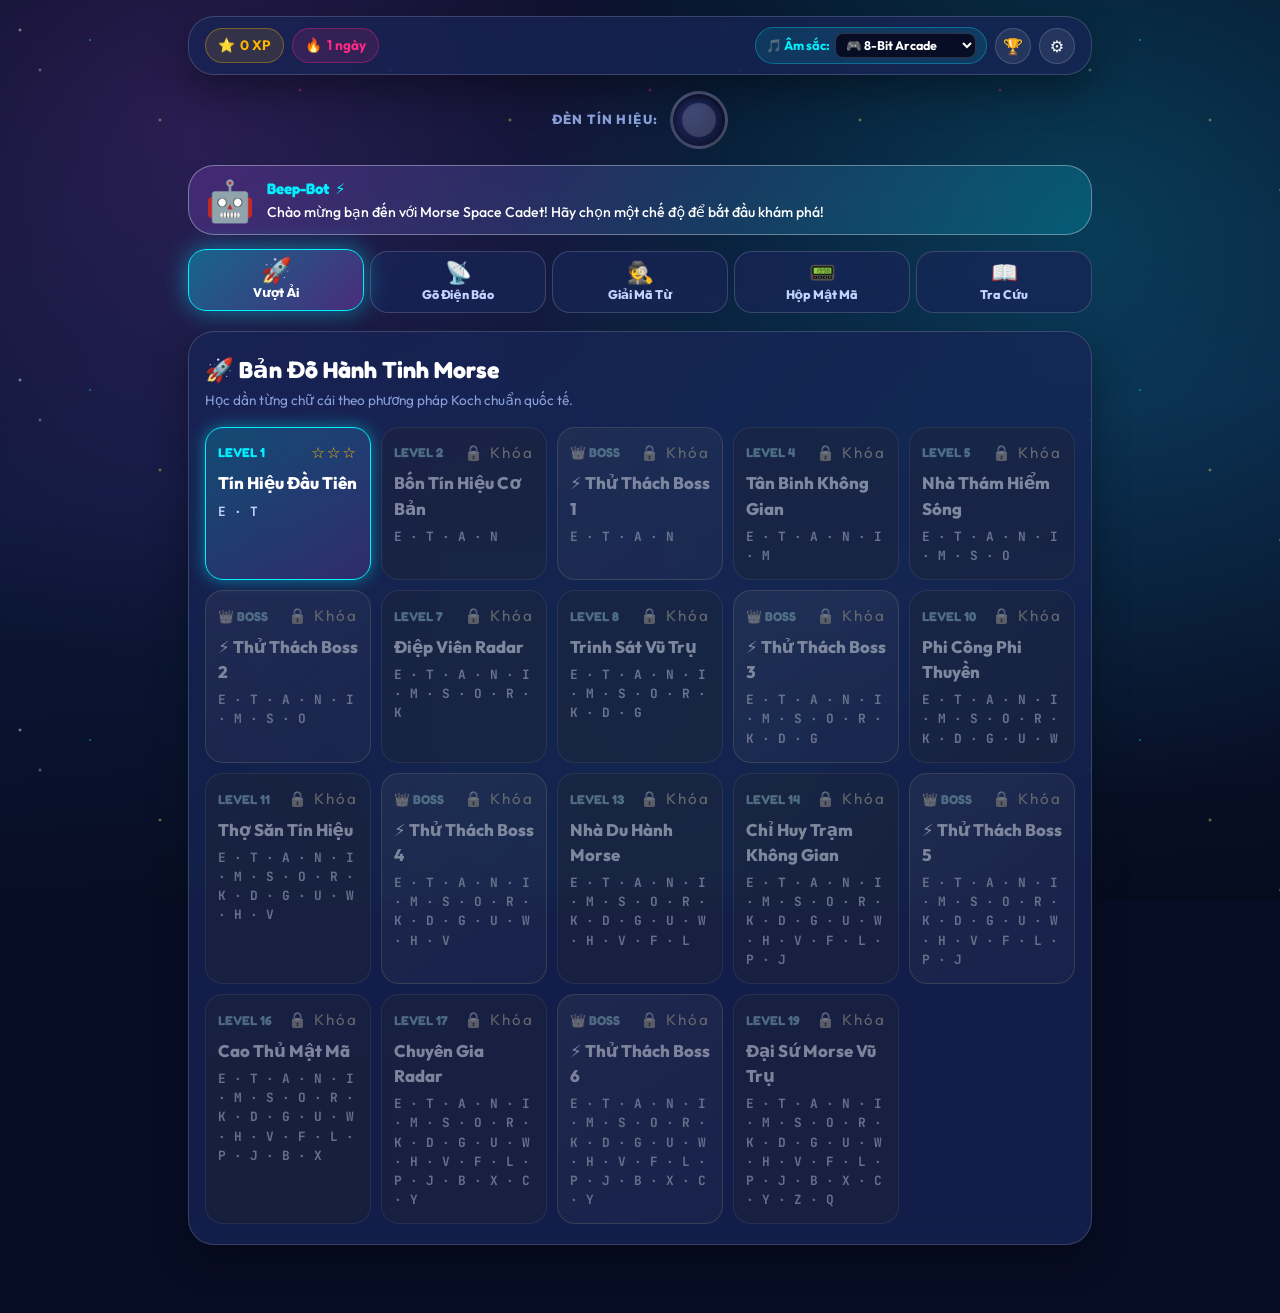
==== commit 11373bb4: "Update index.html" ====
--- a/index.html
+++ b/index.html
@@ -4,13 +4,20 @@
   <meta charset="UTF-8">
   <meta name="viewport" content="width=device-width, initial-scale=1.0">
   <meta name="theme-color" content="#070d24">
-  <meta name="description" content="Morse Space Cadet - á»¨ng dá»¥ng luyá»‡n táº­p mÃ£ Morse trá»±c quan, Ä‘a giÃ¡c quan vÃ  vui nhá»™n dÃ nh cho thiáº¿u nhi vÃ  ngÆ°á»i má»›i báº¯t Ä‘áº§u.">
-  <title>Morse Space Cadet ðŸš€ Â· PhiÃªu LÆ°u MÃ£ Morse Thiáº¿u Nhi</title>
+  <meta name="description" content="Morse Space Cadet - Ứng dụng luyện tập mã Morse trực quan, đa giác quan và vui nhộn dành cho thiếu nhi và người mới bắt đầu.">
+  <title>Morse Space Cadet 🚀 · Phiêu Lưu Mã Morse Thiếu Nhi</title>
 
   <!-- Google Fonts: Fredoka (Friendly Display), Outfit (Modern Clean), JetBrains Mono -->
   <link rel="preconnect" href="https://fonts.googleapis.com">
   <link rel="preconnect" href="https://fonts.gstatic.com" crossorigin>
   <link href="https://fonts.googleapis.com/css2?family=Fredoka:wght@500;600;700&family=JetBrains+Mono:wght@700;800&family=Outfit:wght@400;600;800;900&display=swap" rel="stylesheet">
+
+  <!-- PWA & iOS Mobile App Support -->
+  <link rel="manifest" href="manifest.json">
+  <meta name="apple-mobile-web-app-capable" content="yes">
+  <meta name="apple-mobile-web-app-status-bar-style" content="black-translucent">
+  <meta name="apple-mobile-web-app-title" content="Morse Cadet">
+  <link rel="apple-touch-icon" href="icons/apple-touch-icon.png">
 
   <style>
 /* ==========================================================================
@@ -1351,29 +1358,29 @@
     <header class="top-hud">
       <div class="hud-left">
         <div class="hud-pill xp-pill">
-          <span>â­</span>
+          <span>⭐</span>
           <span id="hudXp">0 XP</span>
         </div>
         <div class="hud-pill streak-pill">
-          <span>ðŸ”¥</span>
-          <span id="hudStreak">1 ngÃ y</span>
+          <span>🔥</span>
+          <span id="hudStreak">1 ngày</span>
         </div>
       </div>
 
       <div class="hud-right">
         <!-- Sound Skin Selector -->
         <div class="skin-selector">
-          <span>ðŸŽµ Ã‚m sáº¯c:</span>
+          <span>🎵 Âm sắc:</span>
           <select id="hudSkinSelect" class="skin-select-dropdown">
-            <option value="arcade">ðŸŽ® 8-Bit Arcade</option>
-            <option value="laser">ðŸš€ Laser Blaster</option>
-            <option value="sonar">ðŸ›¸ Cosmic Sonar</option>
-            <option value="classic">ðŸ“» Cá»• Äiá»ƒn LCWO</option>
+            <option value="arcade">🎮 8-Bit Arcade</option>
+            <option value="laser">🚀 Laser Blaster</option>
+            <option value="sonar">🛸 Cosmic Sonar</option>
+            <option value="classic">📻 Cổ Điển LCWO</option>
           </select>
         </div>
 
-        <button class="icon-btn" id="hudBadgesBtn" title="Tá»§ Danh Hiá»‡u & Huy Hiá»‡u">ðŸ†</button>
-        <button class="icon-btn" id="hudSettingsBtn" title="CÃ i Äáº·t">âš™ï¸</button>
+        <button class="icon-btn" id="hudBadgesBtn" title="Tủ Danh Hiệu & Huy Hiệu">🏆</button>
+        <button class="icon-btn" id="hudSettingsBtn" title="Cài Đặt">⚙️</button>
       </div>
     </header>
 
@@ -1381,8 +1388,8 @@
          SIGNAL BEACON LAMP (SYNCHRONIZED LIGHT FLASH)
          ==================================================================== -->
     <div class="signal-beacon-wrap">
-      <div class="beacon-label">ÄÃ¨n TÃ­n Hiá»‡u:</div>
-      <div class="beacon-lamp" id="beaconLamp" title="ÄÃ¨n tÃ­n hiá»‡u quang há»c chá»›p sÃ¡ng Ä‘á»“ng bá»™ theo nhá»‹p Morse">
+      <div class="beacon-label">Đèn Tín Hiệu:</div>
+      <div class="beacon-lamp" id="beaconLamp" title="Đèn tín hiệu quang học chớp sáng đồng bộ theo nhịp Morse">
         <div class="beacon-core"></div>
       </div>
     </div>
@@ -1391,10 +1398,10 @@
          MASCOT BEEP-BOT GREETING & STATUS
          ==================================================================== -->
     <div class="mascot-container">
-      <div class="mascot-bot" id="mascotBot">ðŸ¤–</div>
+      <div class="mascot-bot" id="mascotBot">🤖</div>
       <div class="mascot-bubble">
-        <div class="mascot-name"><span>Beep-Bot</span> <span>âš¡</span></div>
-        <div class="mascot-msg" id="mascotMsg">Sáºµn sÃ ng thÃ¡m hiá»ƒm khÃ´ng gian mÃ£ Morse cÃ¹ng báº¡n!</div>
+        <div class="mascot-name"><span>Beep-Bot</span> <span>⚡</span></div>
+        <div class="mascot-msg" id="mascotMsg">Sẵn sàng thám hiểm không gian mã Morse cùng bạn!</div>
       </div>
     </div>
 
@@ -1403,24 +1410,24 @@
          ==================================================================== -->
     <nav class="nav-tabs" role="tablist">
       <button class="tab-btn active" id="tabAdventure" role="tab">
-        <span class="tab-icon">ðŸš€</span>
-        <span>VÆ°á»£t áº¢i</span>
+        <span class="tab-icon">🚀</span>
+        <span>Vượt Ải</span>
       </button>
       <button class="tab-btn" id="tabSending" role="tab">
-        <span class="tab-icon">ðŸ“¡</span>
-        <span>GÃµ Äiá»‡n BÃ¡o</span>
+        <span class="tab-icon">📡</span>
+        <span>Gõ Điện Báo</span>
       </button>
       <button class="tab-btn" id="tabWordDecoder" role="tab">
-        <span class="tab-icon">ðŸ•µï¸</span>
-        <span>Giáº£i MÃ£ Tá»«</span>
+        <span class="tab-icon">🕵️</span>
+        <span>Giải Mã Từ</span>
       </button>
       <button class="tab-btn" id="tabTranslator" role="tab">
-        <span class="tab-icon">ðŸ“Ÿ</span>
-        <span>Há»™p Máº­t MÃ£</span>
+        <span class="tab-icon">📟</span>
+        <span>Hộp Mật Mã</span>
       </button>
       <button class="tab-btn" id="tabFlashcards" role="tab">
-        <span class="tab-icon">ðŸ“–</span>
-        <span>Tra Cá»©u</span>
+        <span class="tab-icon">📖</span>
+        <span>Tra Cứu</span>
       </button>
     </nav>
 
@@ -1432,8 +1439,8 @@
       <section id="levelSelectView" class="game-card">
         <div class="card-header">
           <div>
-            <h1 class="card-title">ðŸš€ Báº£n Äá»“ HÃ nh Tinh Morse</h1>
-            <p class="card-subtitle">Há»c dáº§n tá»«ng chá»¯ cÃ¡i theo phÆ°Æ¡ng phÃ¡p Koch chuáº©n quá»‘c táº¿.</p>
+            <h1 class="card-title">🚀 Bản Đồ Hành Tinh Morse</h1>
+            <p class="card-subtitle">Học dần từng chữ cái theo phương pháp Koch chuẩn quốc tế.</p>
           </div>
         </div>
         <div class="level-map-grid" id="levelMapGrid"></div>
@@ -1443,21 +1450,21 @@
       <section id="adventurePlayView" class="game-card hidden">
         <div class="card-header">
           <div>
-            <h2 class="card-title" id="advLevelTitle">ðŸš€ Level 1 Â· TÃ­n Hiá»‡u Äáº§u TiÃªn</h2>
-            <p class="card-subtitle" id="advLevelLetters">KÃ½ tá»±: E Â· T</p>
+            <h2 class="card-title" id="advLevelTitle">🚀 Level 1 · Tín Hiệu Đầu Tiên</h2>
+            <p class="card-subtitle" id="advLevelLetters">Ký tự: E · T</p>
           </div>
-          <button class="btn btn-ghost btn-sm" id="advBackToMapTopBtn">ðŸ—ºï¸ Äá»•i MÃ n</button>
+          <button class="btn btn-ghost btn-sm" id="advBackToMapTopBtn">🗺️ Đổi Màn</button>
         </div>
 
         <!-- Boss Challenge Hearts & Status -->
         <div class="challenge-hud hidden" id="advChallengeHud">
-          <span>âš¡ 15 cÃ¢u Ä‘Ãºng liÃªn tiáº¿p Ä‘á»ƒ vÆ°á»£t áº£i sá»›m!</span>
-          <span class="hearts-display" id="advHearts">â¤ï¸â¤ï¸â¤ï¸</span>
+          <span>⚡ 15 câu đúng liên tiếp để vượt ải sớm!</span>
+          <span class="hearts-display" id="advHearts">❤️❤️❤️</span>
         </div>
 
         <!-- Progress Track -->
         <div style="display: flex; justify-content: space-between; font-size: 0.88rem; font-weight: 800; color: var(--text-secondary);">
-          <span>Tiáº¿n trÃ¬nh cÃ¢u há»i</span>
+          <span>Tiến trình câu hỏi</span>
           <span id="advProgressText">0 / 15</span>
         </div>
         <div class="progress-bar-container">
@@ -1466,16 +1473,16 @@
 
         <!-- Newly Introduced Letters in this Level -->
         <div style="display: flex; align-items: center; gap: 8px; flex-wrap: wrap; margin-bottom: 12px;">
-          <span style="font-size: 0.85rem; font-weight: 800; color: var(--text-muted);">KÃ½ tá»± má»›i mÃ n nÃ y:</span>
+          <span style="font-size: 0.85rem; font-weight: 800; color: var(--text-muted);">Ký tự mới màn này:</span>
           <div id="advNewLetterCards" style="display: flex; gap: 6px; flex-wrap: wrap;"></div>
         </div>
 
         <!-- Central Signal & Question Hero Display -->
         <div class="quiz-hero-display">
-          <div class="quiz-signal-dots" id="advSignalDots">â€¢ â€¢ â€¢</div>
-          <div class="quiz-feedback" id="advFeedback">Láº¯ng nghe tÃ­n hiá»‡u rá»“i chá»n chá»¯ cÃ¡i tÆ°Æ¡ng á»©ng!</div>
+          <div class="quiz-signal-dots" id="advSignalDots">• • •</div>
+          <div class="quiz-feedback" id="advFeedback">Lắng nghe tín hiệu rồi chọn chữ cái tương ứng!</div>
           <div style="margin-top: 14px; display: flex; gap: 10px;">
-            <button class="btn btn-primary" id="advReplayAudioBtn">ðŸ”Š Nghe Láº¡i (PhÃ­m Space)</button>
+            <button class="btn btn-primary" id="advReplayAudioBtn">🔊 Nghe Lại (Phím Space)</button>
           </div>
         </div>
 
@@ -1490,39 +1497,39 @@
     <section id="viewSending" class="game-card hidden">
       <div class="card-header">
         <div>
-          <h2 class="card-title">ðŸ“¡ Tráº¡m PhÃ¡t TÃ­n Hiá»‡u Äiá»‡n BÃ¡o</h2>
-          <p class="card-subtitle">Nháº¥n giá»¯ phÃ­m trÃ²n Ä‘á»ƒ tá»± táº¡o cháº¥m ngáº¯n vÃ  gáº¡ch dÃ i.</p>
+          <h2 class="card-title">📡 Trạm Phát Tín Hiệu Điện Báo</h2>
+          <p class="card-subtitle">Nhấn giữ phím tròn để tự tạo chấm ngắn và gạch dài.</p>
         </div>
         <div style="display: flex; gap: 8px;">
-          <button class="btn btn-ghost btn-sm active" id="sendingSubLearnBtn">ðŸŽ“ Há»c GÃµ</button>
-          <button class="btn btn-ghost btn-sm" id="sendingSubChallengeBtn">âš¡ Thá»­ ThÃ¡ch</button>
+          <button class="btn btn-ghost btn-sm active" id="sendingSubLearnBtn">🎓 Học Gõ</button>
+          <button class="btn btn-ghost btn-sm" id="sendingSubChallengeBtn">⚡ Thử Thách</button>
         </div>
       </div>
 
       <!-- Challenge HUD -->
       <div class="challenge-hud hidden" id="sendingChallengeHud">
         <span id="sendingProgressText">1 / 10</span>
-        <span class="hearts-display" id="sendingHearts">â¤ï¸â¤ï¸â¤ï¸</span>
+        <span class="hearts-display" id="sendingHearts">❤️❤️❤️</span>
       </div>
 
       <div class="keyer-station">
         <div>
-          <div style="font-size: 0.9rem; color: var(--text-muted); font-weight: 700;">HÃ£y phÃ¡t chá»¯:</div>
+          <div style="font-size: 0.9rem; color: var(--text-muted); font-weight: 700;">Hãy phát chữ:</div>
           <div style="font-size: clamp(3.5rem, 10vw, 5rem); font-family: var(--font-family-display); font-weight: 900; line-height: 1.1; color: #fff;" id="sendingTargetLetter">E</div>
-          <div style="font-size: 1.5rem; color: var(--neon-cyan); letter-spacing: 6px; font-weight: 900;" id="sendingTargetHint">â€¢</div>
-          <button class="btn btn-ghost btn-sm" style="margin-top: 8px;" id="sendingSampleAudioBtn">ðŸ”Š Nghe Máº«u</button>
+          <div style="font-size: 1.5rem; color: var(--neon-cyan); letter-spacing: 6px; font-weight: 900;" id="sendingTargetHint">•</div>
+          <button class="btn btn-ghost btn-sm" style="margin-top: 8px;" id="sendingSampleAudioBtn">🔊 Nghe Mẫu</button>
         </div>
 
         <!-- Large Tactile Telegraph Key Button -->
         <div class="telegraph-key-outer">
-          <button class="telegraph-key-btn" id="telegraphKeyBtn">NHáº¤N &amp; GIá»®<br><span style="font-size: 0.8rem; opacity: 0.85;">(Hoáº·c Space)</span></button>
+          <button class="telegraph-key-btn" id="telegraphKeyBtn">NHẤN &amp; GIỮ<br><span style="font-size: 0.8rem; opacity: 0.85;">(Hoặc Space)</span></button>
         </div>
 
-        <div class="sending-readout-box" id="sendingReadout">â€¢ â€¢ â€¢</div>
-        <div id="sendingFeedbackMsg" style="min-height: 24px; font-size: 0.95rem; font-weight: 700; color: var(--text-secondary);">Nháº¥n ngáº¯n = Cháº¥m (â€¢) Â· Nháº¥n lÃ¢u hÆ¡n = Gáº¡ch (â€”)</div>
+        <div class="sending-readout-box" id="sendingReadout">• • •</div>
+        <div id="sendingFeedbackMsg" style="min-height: 24px; font-size: 0.95rem; font-weight: 700; color: var(--text-secondary);">Nhấn ngắn = Chấm (•) · Nhấn lâu hơn = Gạch (—)</div>
 
         <div style="display: flex; gap: 10px;">
-          <button class="btn btn-ghost btn-sm" id="sendingResetBufferBtn">â†» XÃ³a Bá»™ Nhá»› Äá»‡m</button>
+          <button class="btn btn-ghost btn-sm" id="sendingResetBufferBtn">↻ Xóa Bộ Nhớ Đệm</button>
         </div>
       </div>
     </section>
@@ -1533,23 +1540,23 @@
     <section id="viewWordDecoder" class="game-card hidden">
       <div class="card-header">
         <div>
-          <h2 class="card-title">ðŸ•µï¸ Äiá»‡p ViÃªn Giáº£i MÃ£ Tá»« BÃ­ Máº­t</h2>
-          <p class="card-subtitle">Nghe tá»«ng kÃ½ tá»± Ä‘á»ƒ ghÃ©p thÃ nh tá»« vá»±ng hoÃ n chá»‰nh.</p>
+          <h2 class="card-title">🕵️ Điệp Viên Giải Mã Từ Bí Mật</h2>
+          <p class="card-subtitle">Nghe từng ký tự để ghép thành từ vựng hoàn chỉnh.</p>
         </div>
-        <button class="btn btn-accent btn-sm" id="wordNextMissionBtn">Tá»« KhÃ¡c â†»</button>
+        <button class="btn btn-accent btn-sm" id="wordNextMissionBtn">Từ Khác ↻</button>
       </div>
 
       <div class="word-mission-box">
-        <div class="word-clue-pill" id="wordCategoryClue">Chá»§ Ä‘á»: Äá»™ng váº­t Â· Gá»£i Ã½: "Báº¡n mÃ¨o kÃªu meo meo"</div>
+        <div class="word-clue-pill" id="wordCategoryClue">Chủ đề: Động vật · Gợi ý: "Bạn mèo kêu meo meo"</div>
 
         <!-- Mystery Letter Slots -->
         <div class="mystery-slots" id="wordMysterySlots"></div>
 
-        <div id="wordFeedbackMsg" style="font-size: 1rem; font-weight: 800; color: var(--text-secondary); min-height: 24px;">Láº¯ng nghe tÃ­n hiá»‡u cá»§a Ã´ Ä‘ang sÃ¡ng!</div>
+        <div id="wordFeedbackMsg" style="font-size: 1rem; font-weight: 800; color: var(--text-secondary); min-height: 24px;">Lắng nghe tín hiệu của ô đang sáng!</div>
 
         <div style="display: flex; gap: 10px;">
-          <button class="btn btn-primary" id="wordPlayLetterBtn">ðŸ”Š Nghe KÃ½ Tá»± NÃ y</button>
-          <button class="btn btn-ghost" id="wordPlayFullBtn">ðŸŽµ Nghe Cáº£ Tá»«</button>
+          <button class="btn btn-primary" id="wordPlayLetterBtn">🔊 Nghe Ký Tự Này</button>
+          <button class="btn btn-ghost" id="wordPlayFullBtn">🎵 Nghe Cả Từ</button>
         </div>
 
         <!-- Keyboard for Word Guesses -->
@@ -1563,36 +1570,36 @@
     <section id="viewTranslator" class="game-card hidden">
       <div class="card-header">
         <div>
-          <h2 class="card-title">ðŸ“Ÿ Há»™p Máº­t MÃ£ &amp; PhÃ¡t SÃ³ng ToÃ n Cáº§u</h2>
-          <p class="card-subtitle">Dá»‹ch vÄƒn báº£n sang Morse vÃ  phÃ¡t sÃ³ng Ã¢m thanh + Ä‘Ã¨n flash.</p>
+          <h2 class="card-title">📟 Hộp Mật Mã &amp; Phát Sóng Toàn Cầu</h2>
+          <p class="card-subtitle">Dịch văn bản sang Morse và phát sóng âm thanh + đèn flash.</p>
         </div>
       </div>
 
       <!-- Quick Preset Phrases -->
       <div style="display: flex; align-items: center; gap: 8px; flex-wrap: wrap; margin-bottom: 16px;">
-        <span style="font-size: 0.85rem; font-weight: 800; color: var(--text-muted);">Máº«u cÃ¢u nhanh:</span>
-        <button class="hud-pill trans-preset-btn" data-text="SOS">ðŸ†˜ SOS</button>
-        <button class="hud-pill trans-preset-btn" data-text="HELLO">ðŸ‘‹ HELLO</button>
-        <button class="hud-pill trans-preset-btn" data-text="SPACE CADET">ðŸš€ SPACE CADET</button>
-        <button class="hud-pill trans-preset-btn" data-text="I LOVE YOU">â¤ï¸ I LOVE YOU</button>
+        <span style="font-size: 0.85rem; font-weight: 800; color: var(--text-muted);">Mẫu câu nhanh:</span>
+        <button class="hud-pill trans-preset-btn" data-text="SOS">🆘 SOS</button>
+        <button class="hud-pill trans-preset-btn" data-text="HELLO">👋 HELLO</button>
+        <button class="hud-pill trans-preset-btn" data-text="SPACE CADET">🚀 SPACE CADET</button>
+        <button class="hud-pill trans-preset-btn" data-text="I LOVE YOU">❤️ I LOVE YOU</button>
       </div>
 
       <div class="translator-grid">
         <div class="trans-box">
-          <label style="font-weight: 800; color: var(--text-secondary);">VÄƒn Báº£n BÃ¬nh ThÆ°á»ng (Tiáº¿ng Viá»‡t / English):</label>
-          <textarea id="transTextInput" placeholder="Nháº­p tin nháº¯n bÃ­ máº­t cá»§a báº¡n á»Ÿ Ä‘Ã¢y... (VÃ­ dá»¥: XIN CHAO)"></textarea>
+          <label style="font-weight: 800; color: var(--text-secondary);">Văn Bản Bình Thường (Tiếng Việt / English):</label>
+          <textarea id="transTextInput" placeholder="Nhập tin nhắn bí mật của bạn ở đây... (Ví dụ: XIN CHAO)"></textarea>
         </div>
 
         <div class="trans-box">
-          <label style="font-weight: 800; color: var(--neon-cyan);">MÃ£ Morse TÆ°Æ¡ng á»¨ng:</label>
-          <textarea id="transMorseInput" class="morse-area" placeholder="Hoáº·c gÃµ mÃ£ Morse á»Ÿ Ä‘Ã¢y... (VÃ­ dá»¥: ... --- ...)"></textarea>
+          <label style="font-weight: 800; color: var(--neon-cyan);">Mã Morse Tương Ứng:</label>
+          <textarea id="transMorseInput" class="morse-area" placeholder="Hoặc gõ mã Morse ở đây... (Ví dụ: ... --- ...)"></textarea>
         </div>
       </div>
 
       <div style="display: flex; gap: 12px; justify-content: center; flex-wrap: wrap; margin-top: 20px;">
-        <button class="btn btn-success btn-lg" id="transBroadcastBtn">ðŸ“¡ PhÃ¡t TÃ­n Hiá»‡u (Loa + ÄÃ¨n)</button>
-        <button class="btn btn-danger" id="transStopBtn">â¹ Dá»«ng PhÃ¡t</button>
-        <button class="btn btn-ghost" id="transCopyMorseBtn">ðŸ“‹ Sao ChÃ©p MÃ£ Morse</button>
+        <button class="btn btn-success btn-lg" id="transBroadcastBtn">📡 Phát Tín Hiệu (Loa + Đèn)</button>
+        <button class="btn btn-danger" id="transStopBtn">⏹ Dừng Phát</button>
+        <button class="btn btn-ghost" id="transCopyMorseBtn">📋 Sao Chép Mã Morse</button>
       </div>
     </section>
 
@@ -1602,13 +1609,13 @@
     <section id="viewFlashcards" class="game-card hidden">
       <div class="card-header">
         <div>
-          <h2 class="card-title">ðŸ“– ThÆ° Viá»‡n Tra Cá»©u &amp; Tháº» Gá»£i Nhá»› (Mnemonics)</h2>
-          <p class="card-subtitle">Báº¥m vÃ o tá»«ng tháº» Ä‘á»ƒ nghe Ã¢m thanh chuáº©n vÃ  xem máº¹o ghi nhá»› hÃ¬nh áº£nh.</p>
+          <h2 class="card-title">📖 Thư Viện Tra Cứu &amp; Thẻ Gợi Nhớ (Mnemonics)</h2>
+          <p class="card-subtitle">Bấm vào từng thẻ để nghe âm thanh chuẩn và xem mẹo ghi nhớ hình ảnh.</p>
         </div>
         <div style="display: flex; gap: 6px;">
-          <button class="btn btn-ghost btn-sm active flashcard-filter-btn" data-filter="all">Táº¥t Cáº£</button>
-          <button class="btn btn-ghost btn-sm flashcard-filter-btn" data-filter="alpha">Chá»¯ CÃ¡i (A-Z)</button>
-          <button class="btn btn-ghost btn-sm flashcard-filter-btn" data-filter="num">Chá»¯ Sá»‘ (0-9)</button>
+          <button class="btn btn-ghost btn-sm active flashcard-filter-btn" data-filter="all">Tất Cả</button>
+          <button class="btn btn-ghost btn-sm flashcard-filter-btn" data-filter="alpha">Chữ Cái (A-Z)</button>
+          <button class="btn btn-ghost btn-sm flashcard-filter-btn" data-filter="num">Chữ Số (0-9)</button>
         </div>
       </div>
 
@@ -1679,7 +1686,7 @@
 // Convert standard dots/dashes to visual symbols
 function formatMorseSymbols(code) {
   if (!code) return "";
-  return code.replaceAll(".", "â€¢").replaceAll("-", "â€”");
+  return code.replaceAll(".", "•").replaceAll("-", "—");
 }
 
 /* ==========================================================================
@@ -1688,94 +1695,94 @@
 const LESSONS_DATA = [
   {
     level: 1,
-    name: "TÃ­n Hiá»‡u Äáº§u TiÃªn",
+    name: "Tín Hiệu Đầu Tiên",
     newLetters: ["E", "T"],
     letters: ["E", "T"],
-    desc: "LÃ m quen vá»›i Cháº¥m ngáº¯n (E) vÃ  Gáº¡ch dÃ i (T)."
+    desc: "Làm quen với Chấm ngắn (E) và Gạch dài (T)."
   },
   {
     level: 2,
-    name: "Bá»‘n TÃ­n Hiá»‡u CÆ¡ Báº£n",
+    name: "Bốn Tín Hiệu Cơ Bản",
     newLetters: ["A", "N"],
     letters: ["E", "T", "A", "N"],
-    desc: "Má»Ÿ rá»™ng vá»›i A (â€¢â€”) vÃ  N (â€”â€¢)."
+    desc: "Mở rộng với A (•—) và N (—•)."
   },
   {
     level: 3,
-    name: "TÃ¢n Binh KhÃ´ng Gian",
+    name: "Tân Binh Không Gian",
     newLetters: ["I", "M"],
     letters: ["E", "T", "A", "N", "I", "M"],
-    desc: "ThÃªm I (â€¢â€¢) vÃ  M (â€”â€”) cho nhá»‹p Ä‘iá»‡u."
+    desc: "Thêm I (••) và M (——) cho nhịp điệu."
   },
   {
     level: 4,
-    name: "NhÃ  ThÃ¡m Hiá»ƒm SÃ³ng",
+    name: "Nhà Thám Hiểm Sóng",
     newLetters: ["S", "O"],
     letters: ["E", "T", "A", "N", "I", "M", "S", "O"],
-    desc: "Há»c tÃ­n hiá»‡u huyá»n thoáº¡i SOS (S â€¢â€¢â€¢, O â€”â€”â€”)."
+    desc: "Học tín hiệu huyền thoại SOS (S •••, O ———)."
   },
   {
     level: 5,
-    name: "Äiá»‡p ViÃªn Radar",
+    name: "Điệp Viên Radar",
     newLetters: ["R", "K"],
     letters: ["E", "T", "A", "N", "I", "M", "S", "O", "R", "K"],
-    desc: "Pháº£n xáº¡ nhanh vá»›i R (â€¢â€”â€¢) vÃ  K (â€”â€¢â€”)."
+    desc: "Phản xạ nhanh với R (•—•) và K (—•—)."
   },
   {
     level: 6,
-    name: "Trinh SÃ¡t VÅ© Trá»¥",
+    name: "Trinh Sát Vũ Trụ",
     newLetters: ["D", "G"],
     letters: ["E", "T", "A", "N", "I", "M", "S", "O", "R", "K", "D", "G"],
-    desc: "Giáº£i mÃ£ cÃ¡c Ã¢m thanh tráº§m D (â€”â€¢â€¢) vÃ  G (â€”â€”â€¢)."
+    desc: "Giải mã các âm thanh trầm D (—••) và G (——•)."
   },
   {
     level: 7,
-    name: "Phi CÃ´ng Phi Thuyá»n",
+    name: "Phi Công Phi Thuyền",
     newLetters: ["U", "W"],
     letters: ["E", "T", "A", "N", "I", "M", "S", "O", "R", "K", "D", "G", "U", "W"],
-    desc: "Chinh phá»¥c U (â€¢â€¢â€”) vÃ  W (â€¢â€”â€”)."
+    desc: "Chinh phục U (••—) và W (•——)."
   },
   {
     level: 8,
-    name: "Thá»£ SÄƒn TÃ­n Hiá»‡u",
+    name: "Thợ Săn Tín Hiệu",
     newLetters: ["H", "V"],
     letters: ["E", "T", "A", "N", "I", "M", "S", "O", "R", "K", "D", "G", "U", "W", "H", "V"],
-    desc: "H (â€¢â€¢â€¢â€¢) 4 cháº¥m dá»“n dáº­p vÃ  V (â€¢â€¢â€¢â€”) khÃºc kháº£i hoÃ n."
+    desc: "H (••••) 4 chấm dồn dập và V (•••—) khúc khải hoàn."
   },
   {
     level: 9,
-    name: "NhÃ  Du HÃ nh Morse",
+    name: "Nhà Du Hành Morse",
     newLetters: ["F", "L"],
     letters: ["E", "T", "A", "N", "I", "M", "S", "O", "R", "K", "D", "G", "U", "W", "H", "V", "F", "L"],
-    desc: "Luyá»‡n Ä‘Ã´i tai sáº¯c bÃ©n vá»›i F (â€¢â€¢â€”â€¢) vÃ  L (â€¢â€”â€¢â€¢)."
+    desc: "Luyện đôi tai sắc bén với F (••—•) và L (•—••)."
   },
   {
     level: 10,
-    name: "Chá»‰ Huy Tráº¡m KhÃ´ng Gian",
+    name: "Chỉ Huy Trạm Không Gian",
     newLetters: ["P", "J"],
     letters: ["E", "T", "A", "N", "I", "M", "S", "O", "R", "K", "D", "G", "U", "W", "H", "V", "F", "L", "P", "J"],
-    desc: "PhÃ¡t Ã¢m dÃ i P (â€¢â€”â€”â€¢) vÃ  J (â€¢â€”â€”â€”)."
+    desc: "Phát âm dài P (•——•) và J (•———)."
   },
   {
     level: 11,
-    name: "Cao Thá»§ Máº­t MÃ£",
+    name: "Cao Thủ Mật Mã",
     newLetters: ["B", "X"],
     letters: ["E", "T", "A", "N", "I", "M", "S", "O", "R", "K", "D", "G", "U", "W", "H", "V", "F", "L", "P", "J", "B", "X"],
-    desc: "Giáº£i mÃ£ B (â€”â€¢â€¢â€¢) vÃ  X (â€”â€¢â€¢â€”)."
+    desc: "Giải mã B (—•••) và X (—••—)."
   },
   {
     level: 12,
-    name: "ChuyÃªn Gia Radar",
+    name: "Chuyên Gia Radar",
     newLetters: ["C", "Y"],
     letters: ["E", "T", "A", "N", "I", "M", "S", "O", "R", "K", "D", "G", "U", "W", "H", "V", "F", "L", "P", "J", "B", "X", "C", "Y"],
-    desc: "Chuáº©n bá»‹ vá» Ä‘Ã­ch vá»›i C (â€”â€¢â€”â€¢) vÃ  Y (â€”â€¢â€”â€”)."
+    desc: "Chuẩn bị về đích với C (—•—•) và Y (—•——)."
   },
   {
     level: 13,
-    name: "Äáº¡i Sá»© Morse VÅ© Trá»¥",
+    name: "Đại Sứ Morse Vũ Trụ",
     newLetters: ["Z", "Q"],
     letters: ["E", "T", "A", "N", "I", "M", "S", "O", "R", "K", "D", "G", "U", "W", "H", "V", "F", "L", "P", "J", "B", "X", "C", "Y", "Z", "Q"],
-    desc: "Má»Ÿ khÃ³a toÃ n bá»™ 26 chá»¯ cÃ¡i vá»›i Z (â€”â€”â€¢â€¢) vÃ  Q (â€”â€”â€¢â€”)!"
+    desc: "Mở khóa toàn bộ 26 chữ cái với Z (——••) và Q (——•—)!"
   }
 ];
 
@@ -1795,97 +1802,97 @@
       type: "challenge",
       challengeId: challengeNum,
       levelNumber: LEVELS_LIST.length + 1,
-      name: `âš¡ Thá»­ ThÃ¡ch Boss ${challengeNum}`,
+      name: `⚡ Thử Thách Boss ${challengeNum}`,
       newLetters: [],
       letters: [...lesson.letters],
-      desc: `Ã”n táº­p tá»•ng há»£p cáº¥p Ä‘á»™ 1 Ä‘áº¿n ${index + 1}. CÃ³ 3 Tim!`
+      desc: `Ôn tập tổng hợp cấp độ 1 đến ${index + 1}. Có 3 Tim!`
     });
   }
 });
 
 /* ==========================================================================
-   VISUAL MNEMONICS (HÃŒNH Gá»¢I NHá»š TRáºº EM)
+   VISUAL MNEMONICS (HÌNH GỢI NHỚ TRẺ EM)
    ========================================================================== */
 const MNEMONICS = {
-  A: { icon: "âœˆï¸", word: "Airplane", hint: "MÃ¡y bay cáº¥t cÃ¡nh (ngáº¯n - dÃ i)", code: ".-" },
-  B: { icon: "ðŸŒ", word: "Banana", hint: "Má»™t náº£i chuá»‘i (dÃ i - ngáº¯n - ngáº¯n - ngáº¯n)", code: "-..." },
-  C: { icon: "ðŸ¬", word: "Candy", hint: "Káº¹o ngá»t ngÃ o (dÃ i - ngáº¯n - dÃ i - ngáº¯n)", code: "-.-." },
-  D: { icon: "ðŸ¶", word: "Dog", hint: "ChÃº cÃºn váº«y Ä‘uÃ´i (dÃ i - ngáº¯n - ngáº¯n)", code: "-.." },
-  E: { icon: "ðŸ‘ï¸", word: "Eye", hint: "Má»™t chá»›p máº¯t ngáº¯n (cháº¥m)", code: "." },
-  F: { icon: "ðŸ¦Š", word: "Fox", hint: "CÃ¡o thÃ´ng minh (ngáº¯n - ngáº¯n - dÃ i - ngáº¯n)", code: "..-." },
-  G: { icon: "ðŸ¦’", word: "Giraffe", hint: "HÆ°Æ¡u cao cá»• (dÃ i - dÃ i - ngáº¯n)", code: "--." },
-  H: { icon: "ðŸ ", word: "Home", hint: "4 bá»©c tÆ°á»ng nhÃ  (4 cháº¥m)", code: "...." },
-  I: { icon: "ðŸ¦", word: "Ice cream", hint: "2 viÃªn kem ngon (2 cháº¥m)", code: ".." },
-  J: { icon: "ðŸ¤¹", word: "Juggler", hint: "Tung 3 bÃ³ng dÃ i (ngáº¯n - dÃ i - dÃ i - dÃ i)", code: ".---" },
-  K: { icon: "ðŸ¦˜", word: "Kangaroo", hint: "Chuá»™t tÃºi nháº£y (dÃ i - ngáº¯n - dÃ i)", code: "-.-" },
-  L: { icon: "ðŸ‹", word: "Lemon", hint: "Quáº£ chanh má»ng (ngáº¯n - dÃ i - ngáº¯n - ngáº¯n)", code: ".-.." },
-  M: { icon: "ðŸŒ™", word: "Moon", hint: "2 váº§ng trÄƒng sÃ¡ng (2 gáº¡ch)", code: "--" },
-  N: { icon: "ðŸ¥œ", word: "Nut", hint: "Háº¡t dáº» cáº¯n Ä‘Ã´i (dÃ i - ngáº¯n)", code: "-." },
-  O: { icon: "ðŸ¦‰", word: "Owl", hint: "CÃº mÃ¨o cÃº vá» (3 gáº¡ch dÃ i)", code: "---" },
-  P: { icon: "ðŸ§", word: "Penguin", hint: "Chim cÃ¡nh cá»¥t (ngáº¯n - dÃ i - dÃ i - ngáº¯n)", code: ".--." },
-  Q: { icon: "ðŸ‘‘", word: "Queen", hint: "VÆ°Æ¡ng miá»‡n láº¥p lÃ¡nh (dÃ i - dÃ i - ngáº¯n - dÃ i)", code: "--.-" },
-  R: { icon: "ðŸ¤–", word: "Robot", hint: "Robot Beep-Bot (ngáº¯n - dÃ i - ngáº¯n)", code: ".-." },
-  S: { icon: "ðŸ“", word: "Strawberry", hint: "3 quáº£ dÃ¢u tÃ¢y (3 cháº¥m)", code: "..." },
-  T: { icon: "ðŸŒ²", word: "Tree", hint: "ThÃ¢n cÃ¢y tháº³ng Ä‘á»©ng (1 gáº¡ch)", code: "-" },
-  U: { icon: "ðŸ¦„", word: "Unicorn", hint: "Ká»³ lÃ¢n ká»³ diá»‡u (ngáº¯n - ngáº¯n - dÃ i)", code: "..-" },
-  V: { icon: "ðŸŽ»", word: "Violin", hint: "Nháº¡c giao hÆ°á»Ÿng (3 ngáº¯n - 1 dÃ i)", code: "...-" },
-  W: { icon: "ðŸŒŠ", word: "Wave", hint: "SÃ³ng biá»ƒn dáº­p dá»nh (ngáº¯n - dÃ i - dÃ i)", code: ".--" },
-  X: { icon: "âš”ï¸", word: "Xylophone", hint: "Hai thanh kiáº¿m chÃ©o (dÃ i - 2 ngáº¯n - dÃ i)", code: "-..-" },
-  Y: { icon: "â›µ", word: "Yacht", hint: "Thuyá»n buá»“m ra khÆ¡i (dÃ i - ngáº¯n - 2 dÃ i)", code: "-.--" },
-  Z: { icon: "ðŸ¦“", word: "Zebra", hint: "Ngá»±a váº±n dÅ©ng cáº£m (2 dÃ i - 2 ngáº¯n)", code: "--.." }
+  A: { icon: "✈️", word: "Airplane", hint: "Máy bay cất cánh (ngắn - dài)", code: ".-" },
+  B: { icon: "🍌", word: "Banana", hint: "Một nải chuối (dài - ngắn - ngắn - ngắn)", code: "-..." },
+  C: { icon: "🍬", word: "Candy", hint: "Kẹo ngọt ngào (dài - ngắn - dài - ngắn)", code: "-.-." },
+  D: { icon: "🐶", word: "Dog", hint: "Chú cún vẫy đuôi (dài - ngắn - ngắn)", code: "-.." },
+  E: { icon: "👁️", word: "Eye", hint: "Một chớp mắt ngắn (chấm)", code: "." },
+  F: { icon: "🦊", word: "Fox", hint: "Cáo thông minh (ngắn - ngắn - dài - ngắn)", code: "..-." },
+  G: { icon: "🦒", word: "Giraffe", hint: "Hươu cao cổ (dài - dài - ngắn)", code: "--." },
+  H: { icon: "🏠", word: "Home", hint: "4 bức tường nhà (4 chấm)", code: "...." },
+  I: { icon: "🍦", word: "Ice cream", hint: "2 viên kem ngon (2 chấm)", code: ".." },
+  J: { icon: "🤹", word: "Juggler", hint: "Tung 3 bóng dài (ngắn - dài - dài - dài)", code: ".---" },
+  K: { icon: "🦘", word: "Kangaroo", hint: "Chuột túi nhảy (dài - ngắn - dài)", code: "-.-" },
+  L: { icon: "🍋", word: "Lemon", hint: "Quả chanh mọng (ngắn - dài - ngắn - ngắn)", code: ".-.." },
+  M: { icon: "🌙", word: "Moon", hint: "2 vầng trăng sáng (2 gạch)", code: "--" },
+  N: { icon: "🥜", word: "Nut", hint: "Hạt dẻ cắn đôi (dài - ngắn)", code: "-." },
+  O: { icon: "🦉", word: "Owl", hint: "Cú mèo cú vọ (3 gạch dài)", code: "---" },
+  P: { icon: "🐧", word: "Penguin", hint: "Chim cánh cụt (ngắn - dài - dài - ngắn)", code: ".--." },
+  Q: { icon: "👑", word: "Queen", hint: "Vương miện lấp lánh (dài - dài - ngắn - dài)", code: "--.-" },
+  R: { icon: "🤖", word: "Robot", hint: "Robot Beep-Bot (ngắn - dài - ngắn)", code: ".-." },
+  S: { icon: "🍓", word: "Strawberry", hint: "3 quả dâu tây (3 chấm)", code: "..." },
+  T: { icon: "🌲", word: "Tree", hint: "Thân cây thẳng đứng (1 gạch)", code: "-" },
+  U: { icon: "🦄", word: "Unicorn", hint: "Kỳ lân kỳ diệu (ngắn - ngắn - dài)", code: "..-" },
+  V: { icon: "🎻", word: "Violin", hint: "Nhạc giao hưởng (3 ngắn - 1 dài)", code: "...-" },
+  W: { icon: "🌊", word: "Wave", hint: "Sóng biển dập dềnh (ngắn - dài - dài)", code: ".--" },
+  X: { icon: "⚔️", word: "Xylophone", hint: "Hai thanh kiếm chéo (dài - 2 ngắn - dài)", code: "-..-" },
+  Y: { icon: "⛵", word: "Yacht", hint: "Thuyền buồm ra khơi (dài - ngắn - 2 dài)", code: "-.--" },
+  Z: { icon: "🦓", word: "Zebra", hint: "Ngựa vằn dũng cảm (2 dài - 2 ngắn)", code: "--.." }
 };
 
 /* ==========================================================================
    SECRET WORDS FOR WORD DECODER MISSION
    ========================================================================== */
 const SECRET_WORDS = [
-  // Cáº¥p Ä‘á»™ 1: 2-3 chá»¯ cÃ¡i
-  { word: "HI", clue: "Lá»i chÃ o thÃ¢n thiá»‡n!", category: "Giao tiáº¿p", icon: "ðŸ‘‹" },
-  { word: "SOS", clue: "TÃ­n hiá»‡u cáº¥p cá»©u vÅ© trá»¥!", category: "Kháº©n cáº¥p", icon: "ðŸ†˜" },
-  { word: "CAT", clue: "Báº¡n mÃ¨o kÃªu meo meo", category: "Äá»™ng váº­t", icon: "ðŸ±" },
-  { word: "DOG", clue: "Báº¡n cÃºn trung thÃ nh", category: "Äá»™ng váº­t", icon: "ðŸ¶" },
-  { word: "SUN", clue: "Máº·t trá»i áº¥m Ã¡p", category: "VÅ© trá»¥", icon: "â˜€ï¸" },
-  { word: "EGG", clue: "Quáº£ trá»©ng ná»Ÿ ra chim non", category: "Thá»©c Äƒn", icon: "ðŸ¥š" },
-  { word: "ICE", clue: "ÄÃ¡ láº¡nh mÃ¡t rÆ°á»£i", category: "ThiÃªn nhiÃªn", icon: "ðŸ§Š" },
-  { word: "RED", clue: "MÃ u Ä‘á» rá»±c rá»¡", category: "MÃ u sáº¯c", icon: "ðŸ”´" },
-  { word: "FOX", clue: "CÃ¡o thÃ´ng minh nhanh nháº¹n", category: "Äá»™ng váº­t", icon: "ðŸ¦Š" },
-
-  // Cáº¥p Ä‘á»™ 2: 4 chá»¯ cÃ¡i
-  { word: "STAR", clue: "NgÃ´i sao láº¥p lÃ¡nh trÃªn trá»i", category: "VÅ© trá»¥", icon: "â­" },
-  { word: "MOON", clue: "Máº·t trÄƒng trÃ²n Ä‘Ãªm ráº±m", category: "VÅ© trá»¥", icon: "ðŸŒ™" },
-  { word: "SHIP", clue: "Phi thuyá»n thÃ¡m hiá»ƒm ngÃ¢n hÃ ", category: "VÅ© trá»¥", icon: "ðŸš€" },
-  { word: "HERO", clue: "NgÆ°á»i hÃ¹ng nhÃ­ dÅ©ng cáº£m", category: "NhÃ¢n váº­t", icon: "ðŸ¦¸" },
-  { word: "LION", clue: "ChÃºa sÆ¡n lÃ¢m dÅ©ng mÃ£nh", category: "Äá»™ng váº­t", icon: "ðŸ¦" },
-  { word: "BEAR", clue: "ChÃº gáº¥u thÃ­ch máº­t ong", category: "Äá»™ng váº­t", icon: "ðŸ»" },
-  { word: "CODE", clue: "Máº­t mÃ£ bÃ­ máº­t", category: "Khoa há»c", icon: "ðŸ’»" },
-  { word: "GAME", clue: "TrÃ² chÆ¡i siÃªu thÃº vá»‹", category: "Giáº£i trÃ­", icon: "ðŸŽ®" },
-  { word: "BIRD", clue: "ChÃº chim hÃ³t lÃ­u lo", category: "Äá»™ng váº­t", icon: "ðŸ¦" },
-
-  // Cáº¥p Ä‘á»™ 3: 5 chá»¯ cÃ¡i
-  { word: "ROBOT", clue: "NgÆ°á»i báº¡n mÃ¡y Beep-Bot", category: "CÃ´ng nghá»‡", icon: "ðŸ¤–" },
-  { word: "SPACE", clue: "KhÃ´ng gian vÅ© trá»¥ bao la", category: "VÅ© trá»¥", icon: "ðŸŒŒ" },
-  { word: "MAGIC", clue: "PhÃ©p thuáº­t ká»³ diá»‡u", category: "Huyá»n bÃ­", icon: "âœ¨" },
-  { word: "EARTH", clue: "TrÃ¡i Äáº¥t hÃ nh tinh xanh", category: "VÅ© trá»¥", icon: "ðŸŒ" },
-  { word: "BRAVE", clue: "DÅ©ng cáº£m vÆ°á»£t qua thá»­ thÃ¡ch", category: "Pháº©m cháº¥t", icon: "ðŸ›¡ï¸" },
-  { word: "WATER", clue: "Nguá»“n nÆ°á»›c trong lÃ nh", category: "ThiÃªn nhiÃªn", icon: "ðŸ’§" }
+  // Cấp độ 1: 2-3 chữ cái
+  { word: "HI", clue: "Lời chào thân thiện!", category: "Giao tiếp", icon: "👋" },
+  { word: "SOS", clue: "Tín hiệu cấp cứu vũ trụ!", category: "Khẩn cấp", icon: "🆘" },
+  { word: "CAT", clue: "Bạn mèo kêu meo meo", category: "Động vật", icon: "🐱" },
+  { word: "DOG", clue: "Bạn cún trung thành", category: "Động vật", icon: "🐶" },
+  { word: "SUN", clue: "Mặt trời ấm áp", category: "Vũ trụ", icon: "☀️" },
+  { word: "EGG", clue: "Quả trứng nở ra chim non", category: "Thức ăn", icon: "🥚" },
+  { word: "ICE", clue: "Đá lạnh mát rượi", category: "Thiên nhiên", icon: "🧊" },
+  { word: "RED", clue: "Màu đỏ rực rỡ", category: "Màu sắc", icon: "🔴" },
+  { word: "FOX", clue: "Cáo thông minh nhanh nhẹn", category: "Động vật", icon: "🦊" },
+
+  // Cấp độ 2: 4 chữ cái
+  { word: "STAR", clue: "Ngôi sao lấp lánh trên trời", category: "Vũ trụ", icon: "⭐" },
+  { word: "MOON", clue: "Mặt trăng tròn đêm rằm", category: "Vũ trụ", icon: "🌙" },
+  { word: "SHIP", clue: "Phi thuyền thám hiểm ngân hà", category: "Vũ trụ", icon: "🚀" },
+  { word: "HERO", clue: "Người hùng nhí dũng cảm", category: "Nhân vật", icon: "🦸" },
+  { word: "LION", clue: "Chúa sơn lâm dũng mãnh", category: "Động vật", icon: "🦁" },
+  { word: "BEAR", clue: "Chú gấu thích mật ong", category: "Động vật", icon: "🐻" },
+  { word: "CODE", clue: "Mật mã bí mật", category: "Khoa học", icon: "💻" },
+  { word: "GAME", clue: "Trò chơi siêu thú vị", category: "Giải trí", icon: "🎮" },
+  { word: "BIRD", clue: "Chú chim hót líu lo", category: "Động vật", icon: "🐦" },
+
+  // Cấp độ 3: 5 chữ cái
+  { word: "ROBOT", clue: "Người bạn máy Beep-Bot", category: "Công nghệ", icon: "🤖" },
+  { word: "SPACE", clue: "Không gian vũ trụ bao la", category: "Vũ trụ", icon: "🌌" },
+  { word: "MAGIC", clue: "Phép thuật kỳ diệu", category: "Huyền bí", icon: "✨" },
+  { word: "EARTH", clue: "Trái Đất hành tinh xanh", category: "Vũ trụ", icon: "🌍" },
+  { word: "BRAVE", clue: "Dũng cảm vượt qua thử thách", category: "Phẩm chất", icon: "🛡️" },
+  { word: "WATER", clue: "Nguồn nước trong lành", category: "Thiên nhiên", icon: "💧" }
 ];
 
 /* ==========================================================================
    12 BADGES / ACHIEVEMENTS
    ========================================================================== */
 const BADGES_DEF = [
-  { id: "cadet", icon: "ðŸš€", title: "TÃ¢n Binh VÅ© Trá»¥", desc: "HoÃ n thÃ nh mÃ n há»c Ä‘áº§u tiÃªn (Level 1)." },
-  { id: "streak_5", icon: "ðŸ”¥", title: "BÃ n Tay Nhanh Nháº¹n", desc: "Äáº¡t chuá»—i 5 cÃ¢u Ä‘Ãºng liÃªn tiáº¿p." },
-  { id: "streak_15", icon: "âš¡", title: "Tia Chá»›p Morse", desc: "Äáº¡t chuá»—i 15 cÃ¢u Ä‘Ãºng liÃªn tiáº¿p." },
-  { id: "boss_slayer", icon: "ðŸ‘‘", title: "VÆ°á»£t áº¢i Boss", desc: "Chiáº¿n tháº¯ng má»™t mÃ n Thá»­ ThÃ¡ch Boss." },
-  { id: "word_hunter", icon: "ðŸ•µï¸", title: "ThÃ¡m Tá»­ Máº­t MÃ£", desc: "Giáº£i mÃ£ thÃ nh cÃ´ng 3 tá»« bÃ­ máº­t." },
-  { id: "broadcaster", icon: "ðŸ“¡", title: "Tráº¡m PhÃ¡t SÃ³ng", desc: "PhÃ¡t sÃ³ng 1 thÃ´ng Ä‘iá»‡p bÃ­ máº­t." },
-  { id: "keyer_master", icon: "ðŸŽ¹", title: "Nghá»‡ SÄ© Äiá»‡n BÃ¡o", desc: "PhÃ¡t Ä‘Ãºng 5 chá»¯ cÃ¡i á»Ÿ cháº¿ Ä‘á»™ Luyá»‡n GÃµ." },
-  { id: "halfway", icon: "ðŸª", title: "ThÃ¡m Hiá»ƒm Ná»­a NgÃ¢n HÃ ", desc: "Má»Ÿ khÃ³a thÃ nh cÃ´ng Level 7." },
-  { id: "all_letters", icon: "ðŸ†", title: "Äáº¡i Sá»© Morse ToÃ n NÄƒng", desc: "Má»Ÿ khÃ³a toÃ n bá»™ 13 Level báº£ng chá»¯ cÃ¡i." },
-  { id: "star_collector", icon: "â­", title: "Báº§u Trá»i NgÃ´i Sao", desc: "Thu tháº­p Ä‘á»§ 15 ngÃ´i sao vÃ ng." },
-  { id: "sound_explorer", icon: "ðŸŽµ", title: "ÄÃ´i Tai Ã‚m Nháº¡c", desc: "Thá»­ qua cáº£ 4 bá»™ Ã¢m thanh khÃ¡c nhau." },
-  { id: "perfect_run", icon: "ðŸ’Ž", title: "Tuyá»‡t Äá»‘i HoÃ n Háº£o", desc: "VÆ°á»£t qua má»™t bÃ i há»c vá»›i Ä‘á»™ chÃ­nh xÃ¡c 100%." }
+  { id: "cadet", icon: "🚀", title: "Tân Binh Vũ Trụ", desc: "Hoàn thành màn học đầu tiên (Level 1)." },
+  { id: "streak_5", icon: "🔥", title: "Bàn Tay Nhanh Nhẹn", desc: "Đạt chuỗi 5 câu đúng liên tiếp." },
+  { id: "streak_15", icon: "⚡", title: "Tia Chớp Morse", desc: "Đạt chuỗi 15 câu đúng liên tiếp." },
+  { id: "boss_slayer", icon: "👑", title: "Vượt Ải Boss", desc: "Chiến thắng một màn Thử Thách Boss." },
+  { id: "word_hunter", icon: "🕵️", title: "Thám Tử Mật Mã", desc: "Giải mã thành công 3 từ bí mật." },
+  { id: "broadcaster", icon: "📡", title: "Trạm Phát Sóng", desc: "Phát sóng 1 thông điệp bí mật." },
+  { id: "keyer_master", icon: "🎹", title: "Nghệ Sĩ Điện Báo", desc: "Phát đúng 5 chữ cái ở chế độ Luyện Gõ." },
+  { id: "halfway", icon: "🪐", title: "Thám Hiểm Nửa Ngân Hà", desc: "Mở khóa thành công Level 7." },
+  { id: "all_letters", icon: "🏆", title: "Đại Sứ Morse Toàn Năng", desc: "Mở khóa toàn bộ 13 Level bảng chữ cái." },
+  { id: "star_collector", icon: "⭐", title: "Bầu Trời Ngôi Sao", desc: "Thu thập đủ 15 ngôi sao vàng." },
+  { id: "sound_explorer", icon: "🎵", title: "Đôi Tai Âm Nhạc", desc: "Thử qua cả 4 bộ âm thanh khác nhau." },
+  { id: "perfect_run", icon: "💎", title: "Tuyệt Đối Hoàn Hảo", desc: "Vượt qua một bài học với độ chính xác 100%." }
 ];
 
 /* ==========================================================================
@@ -2057,12 +2064,12 @@
 
       const char = code[i];
 
-      if (char === "." || char === "â€¢") {
+      if (char === "." || char === "•") {
         this.startTone();
         await this._sleep(ditMs);
         this.stopTone();
         await this._sleep(elementGapMs);
-      } else if (char === "-" || char === "â€”") {
+      } else if (char === "-" || char === "—") {
         this.startTone();
         await this._sleep(dahMs);
         this.stopTone();
@@ -2254,14 +2261,14 @@
     if (this.mascotBotEl) {
       // Set robot avatar emoji/icon
       const icons = {
-        happy: "ðŸ¤–",
-        cheer: "ðŸ¥³",
-        thinking: "ðŸ§",
-        oops: "ðŸ˜…",
-        dance: "ðŸš€",
-        hero: "â­"
+        happy: "🤖",
+        cheer: "🥳",
+        thinking: "🧐",
+        oops: "😅",
+        dance: "🚀",
+        hero: "⭐"
       };
-      this.mascotBotEl.textContent = icons[emotion] || "ðŸ¤–";
+      this.mascotBotEl.textContent = icons[emotion] || "🤖";
     }
   }
 
@@ -2483,11 +2490,11 @@
     modal.innerHTML = `
       <div class="modal-box">
         <div class="modal-icon">${badge.icon}</div>
-        <div class="modal-title">Huy Hiá»‡u Má»›i Má»Ÿ KhÃ³a!</div>
+        <div class="modal-title">Huy Hiệu Mới Mở Khóa!</div>
         <h3 style="color: var(--neon-amber); margin-bottom: 8px;">${badge.title}</h3>
         <p class="modal-desc">${badge.desc}</p>
-        <p style="color: var(--neon-cyan); font-weight: 800; margin-bottom: 16px;">+100 XP ThÆ°á»Ÿng</p>
-        <button class="btn btn-primary" id="closeBadgeModalBtn">Tuyá»‡t Vá»i! ðŸš€</button>
+        <p style="color: var(--neon-cyan); font-weight: 800; margin-bottom: 16px;">+100 XP Thưởng</p>
+        <button class="btn btn-primary" id="closeBadgeModalBtn">Tuyệt Vời! 🚀</button>
       </div>
     `;
 
@@ -2501,7 +2508,7 @@
     const xpEl = document.getElementById("hudXp");
     const streakEl = document.getElementById("hudStreak");
     if (xpEl) xpEl.textContent = `${this.data.xp} XP`;
-    if (streakEl) streakEl.textContent = `${this.data.streak} ngÃ y`;
+    if (streakEl) streakEl.textContent = `${this.data.streak} ngày`;
   }
 }
 
@@ -2547,16 +2554,16 @@
       card.className = `level-card-btn ${isUnlocked ? "" : "locked"} ${isChallenge ? "challenge" : ""} ${level.levelNumber === storage.data.unlockedLevel ? "current" : ""}`;
       
       const starsHtml = isUnlocked
-        ? "â˜…".repeat(starsCount) + "â˜†".repeat(3 - starsCount)
-        : "ðŸ”’ KhÃ³a";
+        ? "★".repeat(starsCount) + "☆".repeat(3 - starsCount)
+        : "🔒 Khóa";
 
       card.innerHTML = `
         <div style="display: flex; justify-content: space-between; align-items: center;">
-          <span class="level-num-badge">${isChallenge ? "ðŸ‘‘ BOSS" : `LEVEL ${level.levelNumber}`}</span>
+          <span class="level-num-badge">${isChallenge ? "👑 BOSS" : `LEVEL ${level.levelNumber}`}</span>
           <span class="level-stars">${starsHtml}</span>
         </div>
         <div style="font-size: 1.05rem; font-weight: 800; color: #fff;">${level.name}</div>
-        <div class="level-letters-tag">${level.letters.join(" Â· ")}</div>
+        <div class="level-letters-tag">${level.letters.join(" · ")}</div>
       `;
 
       if (isUnlocked) {
@@ -2588,8 +2595,8 @@
     document.getElementById("adventurePlayView").classList.remove("hidden");
 
     // Update Headers
-    document.getElementById("advLevelTitle").textContent = `${this.levelData.type === "challenge" ? "ðŸ‘‘ " : "ðŸš€ "}${this.levelData.name}`;
-    document.getElementById("advLevelLetters").textContent = `KÃ½ tá»±: ${this.levelData.letters.join(" Â· ")}`;
+    document.getElementById("advLevelTitle").textContent = `${this.levelData.type === "challenge" ? "👑 " : "🚀 "}${this.levelData.name}`;
+    document.getElementById("advLevelLetters").textContent = `Ký tự: ${this.levelData.letters.join(" · ")}`;
     
     const challengeHud = document.getElementById("advChallengeHud");
     if (this.levelData.type === "challenge") {
@@ -2604,7 +2611,7 @@
     this.updateProgress();
 
     visualEngine.setMascotState(
-      `ChÃ o má»«ng Ä‘áº¿n vá»›i ${this.levelData.name}! HÃ£y láº¯ng nghe tháº­t ká»¹ nhÃ©!`,
+      `Chào mừng đến với ${this.levelData.name}! Hãy lắng nghe thật kỹ nhé!`,
       "cheer"
     );
 
@@ -2678,8 +2685,8 @@
       this.currentLetter = pool[Math.floor(Math.random() * pool.length)];
     }
 
-    document.getElementById("advSignalDots").textContent = "â€¢ â€¢ â€¢";
-    document.getElementById("advFeedback").textContent = "Nháº¥n [Nghe TÃ­n Hiá»‡u] hoáº·c PhÃ­m Space Ä‘á»ƒ nghe!";
+    document.getElementById("advSignalDots").textContent = "• • •";
+    document.getElementById("advFeedback").textContent = "Nhấn [Nghe Tín Hiệu] hoặc Phím Space để nghe!";
 
     // Automatically play the Morse sound
     setTimeout(() => {
@@ -2717,8 +2724,8 @@
       if (this.combo >= 15) storage.unlockBadge("streak_15");
 
       document.getElementById("advSignalDots").textContent = `${this.currentLetter} = ${formatMorseSymbols(MORSE[this.currentLetter])}`;
-      document.getElementById("advFeedback").textContent = `ChÃ­nh xÃ¡c! Chuá»—i: ${this.combo} ðŸ”¥`;
-      visualEngine.setMascotState(`Xuáº¥t sáº¯c! Báº¡n Ä‘oÃ¡n Ä‘Ãºng chá»¯ ${this.currentLetter}!`, "cheer");
+      document.getElementById("advFeedback").textContent = `Chính xác! Chuỗi: ${this.combo} 🔥`;
+      visualEngine.setMascotState(`Xuất sắc! Bạn đoán đúng chữ ${this.currentLetter}!`, "cheer");
 
       this.currentQuestionIndex++;
       this.updateProgress();
@@ -2745,9 +2752,9 @@
       this.combo = 0;
       soundEngine.playWrongBoop();
       if (btnEl) btnEl.classList.add("wrong-burst");
-      visualEngine.setMascotState(`Ã”i suÃ½t Ä‘Ãºng! HÃ£y nghe láº¡i chá»¯ ${this.currentLetter} nhÃ©!`, "oops");
-
-      document.getElementById("advFeedback").textContent = `ChÆ°a Ä‘Ãºng rá»“i! HÃ£y thá»­ láº¡i cÃ¢u nÃ y nhÃ©.`;
+      visualEngine.setMascotState(`Ôi suýt đúng! Hãy nghe lại chữ ${this.currentLetter} nhé!`, "oops");
+
+      document.getElementById("advFeedback").textContent = `Chưa đúng rồi! Hãy thử lại câu này nhé.`;
 
       if (this.levelData.type === "challenge") {
         this.hearts--;
@@ -2768,7 +2775,7 @@
   updateHeartsDisplay() {
     const heartsEl = document.getElementById("advHearts");
     if (heartsEl) {
-      heartsEl.textContent = "â¤ï¸".repeat(this.hearts) + "ðŸ–¤".repeat(3 - this.hearts);
+      heartsEl.textContent = "❤️".repeat(this.hearts) + "🖤".repeat(3 - this.hearts);
     }
   }
 
@@ -2809,19 +2816,19 @@
   gameOverChallenge() {
     this.isLocked = true;
     soundEngine.playWrongBoop();
-    this.showCompleteModal(false, 0, 0, false, "Báº¡n Ä‘Ã£ háº¿t tim trong thá»­ thÃ¡ch Boss!");
+    this.showCompleteModal(false, 0, 0, false, "Bạn đã hết tim trong thử thách Boss!");
   }
 
   showCompleteModal(isSuccess, stars, accuracy, isEarly, customMsg = "") {
     const modal = document.createElement("div");
     modal.className = "modal-overlay";
 
-    const starIcons = "â­".repeat(stars) + "â˜†".repeat(3 - stars);
-    const title = isSuccess ? "CHIáº¾N THáº®NG MÃ€N Há»ŒC! ðŸš€" : "CHÆ¯A HOÃ€N THÃ€NH";
-    const icon = isSuccess ? "ðŸ†" : "ðŸ’ª";
+    const starIcons = "⭐".repeat(stars) + "☆".repeat(3 - stars);
+    const title = isSuccess ? "CHIẾN THẮNG MÀN HỌC! 🚀" : "CHƯA HOÀN THÀNH";
+    const icon = isSuccess ? "🏆" : "💪";
     const desc = customMsg || (isSuccess
-      ? `Äá»™ chÃ­nh xÃ¡c: ${accuracy}% Â· Chuá»—i cao nháº¥t: ${this.maxCombo}${isEarly ? " (VÆ°á»£t sá»›m nhá» 15 combo!)" : ""}`
-      : `Äá»™ chÃ­nh xÃ¡c Ä‘áº¡t ${accuracy}%. Cáº§n tá»‘i thiá»ƒu 80% Ä‘á»ƒ má»Ÿ khÃ³a mÃ n tiáº¿p theo!`);
+      ? `Độ chính xác: ${accuracy}% · Chuỗi cao nhất: ${this.maxCombo}${isEarly ? " (Vượt sớm nhờ 15 combo!)" : ""}`
+      : `Độ chính xác đạt ${accuracy}%. Cần tối thiểu 80% để mở khóa màn tiếp theo!`);
 
     modal.innerHTML = `
       <div class="modal-box">
@@ -2830,8 +2837,8 @@
         ${isSuccess ? `<div style="font-size: 2rem; color: var(--neon-amber); margin-bottom: 12px;">${starIcons}</div>` : ""}
         <p class="modal-desc">${desc}</p>
         <div class="modal-actions">
-          <button class="btn btn-ghost" id="advBackToMapBtn">ðŸ—ºï¸ Báº£n Äá»“ Cáº¥p Äá»™</button>
-          <button class="btn btn-primary" id="advReplayLevelBtn">â†» ${isSuccess ? "Luyá»‡n Láº¡i" : "Thá»­ Láº¡i Ngay"}</button>
+          <button class="btn btn-ghost" id="advBackToMapBtn">🗺️ Bản Đồ Cấp Độ</button>
+          <button class="btn btn-primary" id="advReplayLevelBtn">↻ ${isSuccess ? "Luyện Lại" : "Thử Lại Ngay"}</button>
         </div>
       </div>
     `;
@@ -2957,7 +2964,7 @@
     const letters = Object.keys(MORSE).filter((k) => k.length === 1 && /[A-Z]/.test(k));
     this.currentTarget = letters[Math.floor(Math.random() * letters.length)];
     this.updateTargetDisplay();
-    visualEngine.setMascotState(`HÃ£y gÃµ chá»¯ ${this.currentTarget} (${formatMorseSymbols(MORSE[this.currentTarget])}) nÃ o!`, "cheer");
+    visualEngine.setMascotState(`Hãy gõ chữ ${this.currentTarget} (${formatMorseSymbols(MORSE[this.currentTarget])}) nào!`, "cheer");
   }
 
   startChallenge() {
@@ -2982,7 +2989,7 @@
   updateChallengeHearts() {
     const heartsEl = document.getElementById("sendingHearts");
     if (heartsEl) {
-      heartsEl.textContent = "â¤ï¸".repeat(this.challengeHearts) + "ðŸ–¤".repeat(3 - this.challengeHearts);
+      heartsEl.textContent = "❤️".repeat(this.challengeHearts) + "🖤".repeat(3 - this.challengeHearts);
     }
   }
 
@@ -3031,7 +3038,7 @@
     if (!readoutEl) return;
 
     if (this.currentMarks.length === 0) {
-      readoutEl.textContent = "â€¢ â€¢ â€¢";
+      readoutEl.textContent = "• • •";
     } else {
       readoutEl.textContent = formatMorseSymbols(this.currentMarks.join(""));
     }
@@ -3056,9 +3063,9 @@
       }
 
       if (feedbackEl) {
-        feedbackEl.innerHTML = `<span style="color:var(--neon-green); font-weight:800;">ChÃ­nh xÃ¡c! Báº¡n vá»«a gá»­i chá»¯ ${decodedLetter}! ðŸŒŸ</span>`;
+        feedbackEl.innerHTML = `<span style="color:var(--neon-green); font-weight:800;">Chính xác! Bạn vừa gửi chữ ${decodedLetter}! 🌟</span>`;
       }
-      visualEngine.setMascotState(`Chuáº©n tá»«ng nhá»‹p! Báº¡n vá»«a phÃ¡t chá»¯ ${decodedLetter}!`, "cheer");
+      visualEngine.setMascotState(`Chuẩn từng nhịp! Bạn vừa phát chữ ${decodedLetter}!`, "cheer");
 
       if (this.mode === "challenge") {
         this.challengeScore++;
@@ -3083,9 +3090,9 @@
       // Wrong
       soundEngine.playWrongBoop();
       if (feedbackEl) {
-        feedbackEl.innerHTML = `<span style="color:var(--neon-pink); font-weight:800;">Báº¡n vá»«a gÃµ: <strong>${decodedLetter}</strong> (${formatMorseSymbols(code)}). Cáº§n gÃµ: <strong>${this.currentTarget}</strong> (${formatMorseSymbols(MORSE[this.currentTarget])})</span>`;
+        feedbackEl.innerHTML = `<span style="color:var(--neon-pink); font-weight:800;">Bạn vừa gõ: <strong>${decodedLetter}</strong> (${formatMorseSymbols(code)}). Cần gõ: <strong>${this.currentTarget}</strong> (${formatMorseSymbols(MORSE[this.currentTarget])})</span>`;
       }
-      visualEngine.setMascotState(`ChÆ°a khá»›p rá»“i! HÃ£y thá»­ láº¡i theo nhá»‹p nhÃ©!`, "oops");
+      visualEngine.setMascotState(`Chưa khớp rồi! Hãy thử lại theo nhịp nhé!`, "oops");
 
       if (this.mode === "challenge") {
         this.challengeHearts--;
@@ -3106,11 +3113,11 @@
     modal.className = "modal-overlay";
     modal.innerHTML = `
       <div class="modal-box">
-        <div class="modal-icon">ðŸ†</div>
-        <div class="modal-title">HOÃ€N THÃ€NH THá»¬ THÃCH GÃ•!</div>
-        <p class="modal-desc">Báº¡n Ä‘Ã£ gÃµ chÃ­nh xÃ¡c cáº£ 10 chá»¯ cÃ¡i cá»§a tráº¡m phÃ¡t sÃ³ng!</p>
-        <p style="color:var(--neon-amber); font-weight:800; margin-bottom: 20px;">+150 XP ThÆ°á»Ÿng</p>
-        <button class="btn btn-primary" id="sendingFinishBtn">Tuyá»‡t Vá»i! ðŸš€</button>
+        <div class="modal-icon">🏆</div>
+        <div class="modal-title">HOÀN THÀNH THỬ THÁCH GÕ!</div>
+        <p class="modal-desc">Bạn đã gõ chính xác cả 10 chữ cái của trạm phát sóng!</p>
+        <p style="color:var(--neon-amber); font-weight:800; margin-bottom: 20px;">+150 XP Thưởng</p>
+        <button class="btn btn-primary" id="sendingFinishBtn">Tuyệt Vời! 🚀</button>
       </div>
     `;
     document.body.appendChild(modal);
@@ -3126,10 +3133,10 @@
     modal.className = "modal-overlay";
     modal.innerHTML = `
       <div class="modal-box">
-        <div class="modal-icon">ðŸ’”</div>
-        <div class="modal-title">Háº¾T TIM Rá»’I!</div>
-        <p class="modal-desc">Äá»«ng náº£n lÃ²ng, hÃ£y luyá»‡n táº­p thÃªm Ä‘á»ƒ báº¯t Ä‘Ãºng nhá»‹p nhÃ©!</p>
-        <button class="btn btn-primary" id="sendingRetryChallengeBtn">Thá»­ Láº¡i â†»</button>
+        <div class="modal-icon">💔</div>
+        <div class="modal-title">HẾT TIM RỒI!</div>
+        <p class="modal-desc">Đừng nản lòng, hãy luyện tập thêm để bắt đúng nhịp nhé!</p>
+        <button class="btn btn-primary" id="sendingRetryChallengeBtn">Thử Lại ↻</button>
       </div>
     `;
     document.body.appendChild(modal);
@@ -3180,13 +3187,13 @@
     const randomIndex = Math.floor(Math.random() * SECRET_WORDS.length);
     this.wordData = SECRET_WORDS[randomIndex];
 
-    document.getElementById("wordCategoryClue").textContent = `Chá»§ Ä‘á»: ${this.wordData.category} Â· Gá»£i Ã½: "${this.wordData.clue}"`;
-    document.getElementById("wordFeedbackMsg").textContent = "Láº¯ng nghe tÃ­n hiá»‡u cá»§a Ã´ Ä‘ang chá»n!";
+    document.getElementById("wordCategoryClue").textContent = `Chủ đề: ${this.wordData.category} · Gợi ý: "${this.wordData.clue}"`;
+    document.getElementById("wordFeedbackMsg").textContent = "Lắng nghe tín hiệu của ô đang chọn!";
 
     this.renderSlots();
     this.renderKeyboard();
 
-    visualEngine.setMascotState(`Nhiá»‡m vá»¥ bÃ­ máº­t: HÃ£y giáº£i mÃ£ tá»« ${this.wordData.word.length} chá»¯ cÃ¡i nÃ y!`, "thinking");
+    visualEngine.setMascotState(`Nhiệm vụ bí mật: Hãy giải mã từ ${this.wordData.word.length} chữ cái này!`, "thinking");
 
     setTimeout(() => {
       this.playCurrentLetterAudio();
@@ -3271,14 +3278,14 @@
         const nextSlot = document.getElementById(`wordSlot_${this.currentLetterIdx}`);
         if (nextSlot) nextSlot.classList.add("current");
 
-        document.getElementById("wordFeedbackMsg").textContent = `ChÃ­nh xÃ¡c! Tiáº¿p tá»¥c giáº£i chá»¯ thá»© ${this.currentLetterIdx + 1}.`;
+        document.getElementById("wordFeedbackMsg").textContent = `Chính xác! Tiếp tục giải chữ thứ ${this.currentLetterIdx + 1}.`;
         setTimeout(() => this.playCurrentLetterAudio(), 500);
       }
     } else {
       // Wrong letter
       soundEngine.playWrongBoop();
       if (btnEl) btnEl.classList.add("wrong-burst");
-      document.getElementById("wordFeedbackMsg").textContent = `ChÆ°a Ä‘Ãºng! HÃ£y nghe láº¡i chá»¯ nÃ y nhÃ©.`;
+      document.getElementById("wordFeedbackMsg").textContent = `Chưa đúng! Hãy nghe lại chữ này nhé.`;
       setTimeout(() => {
         if (btnEl) btnEl.classList.remove("wrong-burst");
         this.playCurrentLetterAudio();
@@ -3298,7 +3305,7 @@
 
     visualEngine.launchConfetti();
     soundEngine.playLevelUpFanfare();
-    visualEngine.setMascotState(`Hoan hÃ´! Báº¡n vá»«a giáº£i mÃ£ thÃ nh cÃ´ng tá»« "${this.wordData.word}"!`, "cheer");
+    visualEngine.setMascotState(`Hoan hô! Bạn vừa giải mã thành công từ "${this.wordData.word}"!`, "cheer");
 
     const modal = document.createElement("div");
     modal.className = "modal-overlay";
@@ -3307,10 +3314,10 @@
         <div class="modal-icon">${this.wordData.icon}</div>
         <div class="modal-title">${this.wordData.word}</div>
         <p style="font-size:1.1rem; color:var(--neon-cyan); margin-bottom: 8px;">"${this.wordData.clue}"</p>
-        <p class="modal-desc">Báº¡n vá»«a giáº£i mÃ£ thÃ nh cÃ´ng bá»©c Ä‘iá»‡n tÃ­n bÃ­ máº­t!</p>
-        <p style="color:var(--neon-amber); font-weight:800; margin-bottom: 20px;">+50 XP ThÆ°á»Ÿng</p>
+        <p class="modal-desc">Bạn vừa giải mã thành công bức điện tín bí mật!</p>
+        <p style="color:var(--neon-amber); font-weight:800; margin-bottom: 20px;">+50 XP Thưởng</p>
         <div class="modal-actions">
-          <button class="btn btn-primary btn-lg" id="wordNextModalBtn">Tá»« BÃ­ Máº­t Tiáº¿p Theo ðŸš€</button>
+          <button class="btn btn-primary btn-lg" id="wordNextModalBtn">Từ Bí Mật Tiếp Theo 🚀</button>
         </div>
       </div>
     `;
@@ -3382,8 +3389,8 @@
     return str
       .normalize("NFD")
       .replace(/[\u0300-\u036f]/g, "")
-      .replace(/Ä‘/g, "d")
-      .replace(/Ä/g, "D");
+      .replace(/đ/g, "d")
+      .replace(/Đ/g, "D");
   }
 
   handleTextChange() {
@@ -3414,7 +3421,7 @@
     }
 
     // Replace unicode dot/dash with standard ./ -
-    const standardMorse = rawMorse.replaceAll("â€¢", ".").replaceAll("â€”", "-");
+    const standardMorse = rawMorse.replaceAll("•", ".").replaceAll("—", "-");
     const words = standardMorse.split(/\s*\/\s*|\s*\|\s*/);
 
     const textWords = words.map((w) => {
@@ -3430,22 +3437,22 @@
   handleBroadcast() {
     const morseCode = this.morseInputEl.value.trim();
     if (!morseCode) {
-      visualEngine.setMascotState("HÃ£y nháº­p tin nháº¯n trÆ°á»›c khi phÃ¡t sÃ³ng nhÃ©!", "thinking");
+      visualEngine.setMascotState("Hãy nhập tin nhắn trước khi phát sóng nhé!", "thinking");
       return;
     }
 
     this.isBroadcasting = true;
     storage.unlockBadge("broadcaster");
-    visualEngine.setMascotState("Äang phÃ¡t sÃ³ng tÃ­n hiá»‡u Morse ra toÃ n tráº¡m vÅ© trá»¥...", "hero");
-
-    const standardCode = morseCode.replaceAll("â€¢", ".").replaceAll("â€”", "-");
+    visualEngine.setMascotState("Đang phát sóng tín hiệu Morse ra toàn trạm vũ trụ...", "hero");
+
+    const standardCode = morseCode.replaceAll("•", ".").replaceAll("—", "-");
     soundEngine.playMorse(standardCode);
   }
 
   stopBroadcast() {
     this.isBroadcasting = false;
     soundEngine.stopSequence();
-    visualEngine.setMascotState("ÄÃ£ dá»«ng phÃ¡t sÃ³ng tÃ­n hiá»‡u!", "happy");
+    visualEngine.setMascotState("Đã dừng phát sóng tín hiệu!", "happy");
   }
 
   copyMorseToClipboard() {
@@ -3453,7 +3460,7 @@
     if (!code) return;
 
     navigator.clipboard.writeText(code).then(() => {
-      visualEngine.setMascotState("ÄÃ£ sao chÃ©p mÃ£ Morse vÃ o bá»™ nhá»› táº¡m! Báº¡n cÃ³ thá»ƒ dÃ¡n Ä‘á»ƒ gá»­i cho báº¡n bÃ¨!", "cheer");
+      visualEngine.setMascotState("Đã sao chép mã Morse vào bộ nhớ tạm! Bạn có thể dán để gửi cho bạn bè!", "cheer");
       soundEngine.playSuccessChime();
     });
   }
@@ -3501,9 +3508,9 @@
       if (this.currentFilter === "num" && !isNum) return;
 
       const mnemonic = MNEMONICS[char] || {
-        icon: isNum ? "ðŸ”¢" : "âœ¨",
-        word: `KÃ½ tá»± ${char}`,
-        hint: `MÃ£ Morse cá»§a ${char}`
+        icon: isNum ? "🔢" : "✨",
+        word: `Ký tự ${char}`,
+        hint: `Mã Morse của ${char}`
       };
 
       const card = document.createElement("div");
@@ -3685,7 +3692,16 @@
   });
 
   // Welcome Mascot Greeting
-  visualEngine.setMascotState("ChÃ o má»«ng báº¡n Ä‘áº¿n vá»›i Morse Space Cadet! HÃ£y chá»n má»™t cháº¿ Ä‘á»™ Ä‘á»ƒ báº¯t Ä‘áº§u khÃ¡m phÃ¡!", "happy");
+  visualEngine.setMascotState("Chào mừng bạn đến với Morse Space Cadet! Hãy chọn một chế độ để bắt đầu khám phá!", "happy");
+
+  // Register PWA Service Worker for Offline Caching
+  if ("serviceWorker" in navigator) {
+    window.addEventListener("load", () => {
+      navigator.serviceWorker.register("./sw.js")
+        .then((reg) => console.log("PWA ServiceWorker registered:", reg.scope))
+        .catch((err) => console.log("PWA ServiceWorker registration failed:", err));
+    });
+  }
 });
 
 /* ==========================================================================
@@ -3707,7 +3723,7 @@
         <div class="badge-title">${badge.title}</div>
         <div class="badge-desc">${badge.desc}</div>
         <div style="font-size: 0.75rem; font-weight:800; color: ${isUnlocked ? "var(--neon-green)" : "var(--text-muted)"}">
-          ${isUnlocked ? "âœ“ ÄÃ£ má»Ÿ" : "ðŸ”’ ChÆ°a Ä‘áº¡t"}
+          ${isUnlocked ? "✓ Đã mở" : "🔒 Chưa đạt"}
         </div>
       </div>
     `;
@@ -3715,12 +3731,12 @@
 
   modal.innerHTML = `
     <div class="modal-box" style="max-width: 680px; max-height: 88vh; overflow-y: auto;">
-      <div class="modal-title">ðŸ† Tá»§ Danh Hiá»‡u Cá»§a Báº¡n</div>
-      <p class="modal-desc">ÄÃ£ má»Ÿ khÃ³a: <strong>${unlockedCount} / ${totalBadges}</strong> danh hiá»‡u</p>
+      <div class="modal-title">🏆 Tủ Danh Hiệu Của Bạn</div>
+      <p class="modal-desc">Đã mở khóa: <strong>${unlockedCount} / ${totalBadges}</strong> danh hiệu</p>
       <div class="badge-grid" style="margin-bottom: 24px;">
         ${badgesHtml}
       </div>
-      <button class="btn btn-primary" id="closeCabinetBtn">ÄÃ³ng</button>
+      <button class="btn btn-primary" id="closeCabinetBtn">Đóng</button>
     </div>
   `;
 
@@ -3737,31 +3753,31 @@
 
   modal.innerHTML = `
     <div class="modal-box" style="max-width: 480px; text-align: left;">
-      <div class="modal-title" style="text-align: center; margin-bottom: 18px;">âš™ï¸ CÃ i Äáº·t KhÃ´ng Gian</div>
+      <div class="modal-title" style="text-align: center; margin-bottom: 18px;">⚙️ Cài Đặt Không Gian</div>
       
       <div style="margin-bottom: 16px;">
         <label style="display: flex; justify-content: space-between; font-weight: 800; margin-bottom: 6px;">
-          <span>âš¡ Tá»‘c Äá»™ PhÃ¡t (WPM):</span>
+          <span>⚡ Tốc Độ Phát (WPM):</span>
           <span id="setWpmValue" style="color: var(--neon-cyan);">${soundEngine.wpm} WPM</span>
         </label>
         <input type="range" id="setWpmRange" min="8" max="26" value="${soundEngine.wpm}" style="width: 100%; accent-color: var(--neon-cyan);">
-        <div style="font-size: 0.78rem; color: var(--text-muted); margin-top: 4px;">NgÆ°á»i má»›i nÃªn Ä‘á»ƒ 10-14 WPM; quen tai cÃ³ thá»ƒ tÄƒng 18-24 WPM.</div>
+        <div style="font-size: 0.78rem; color: var(--text-muted); margin-top: 4px;">Người mới nên để 10-14 WPM; quen tai có thể tăng 18-24 WPM.</div>
       </div>
 
       <div style="margin-bottom: 16px;">
         <label style="display: flex; justify-content: space-between; font-weight: 800; margin-bottom: 6px;">
-          <span>ðŸŽµ Táº§n Sá»‘ Ã‚m Thanh (Hz):</span>
+          <span>🎵 Tần Số Âm Thanh (Hz):</span>
           <span id="setToneValue" style="color: var(--neon-amber);">${soundEngine.frequency} Hz</span>
         </label>
         <input type="range" id="setToneRange" min="400" max="850" step="25" value="${soundEngine.frequency}" style="width: 100%; accent-color: var(--neon-amber);">
       </div>
 
       <div style="margin-bottom: 24px;">
-        <button class="btn btn-danger btn-sm" id="resetProgressBtn" style="width: 100%;">âš ï¸ XÃ³a vÃ  Äáº·t Láº¡i Tiáº¿n TrÃ¬nh</button>
+        <button class="btn btn-danger btn-sm" id="resetProgressBtn" style="width: 100%;">⚠️ Xóa và Đặt Lại Tiến Trình</button>
       </div>
 
       <div style="display: flex; justify-content: flex-end; gap: 10px;">
-        <button class="btn btn-primary" id="saveSettingsBtn">LÆ°u & ÄÃ³ng</button>
+        <button class="btn btn-primary" id="saveSettingsBtn">Lưu & Đóng</button>
       </div>
     </div>
   `;
@@ -3781,7 +3797,7 @@
   });
 
   modal.querySelector("#resetProgressBtn").addEventListener("click", () => {
-    if (confirm("Báº¡n cÃ³ cháº¯c cháº¯n muá»‘n xÃ³a toÃ n bá»™ tiáº¿n trÃ¬nh há»c vÃ  cÃ¡c huy hiá»‡u Ä‘Ã£ má»Ÿ?")) {
+    if (confirm("Bạn có chắc chắn muốn xóa toàn bộ tiến trình học và các huy hiệu đã mở?")) {
       localStorage.clear();
       location.reload();
     }
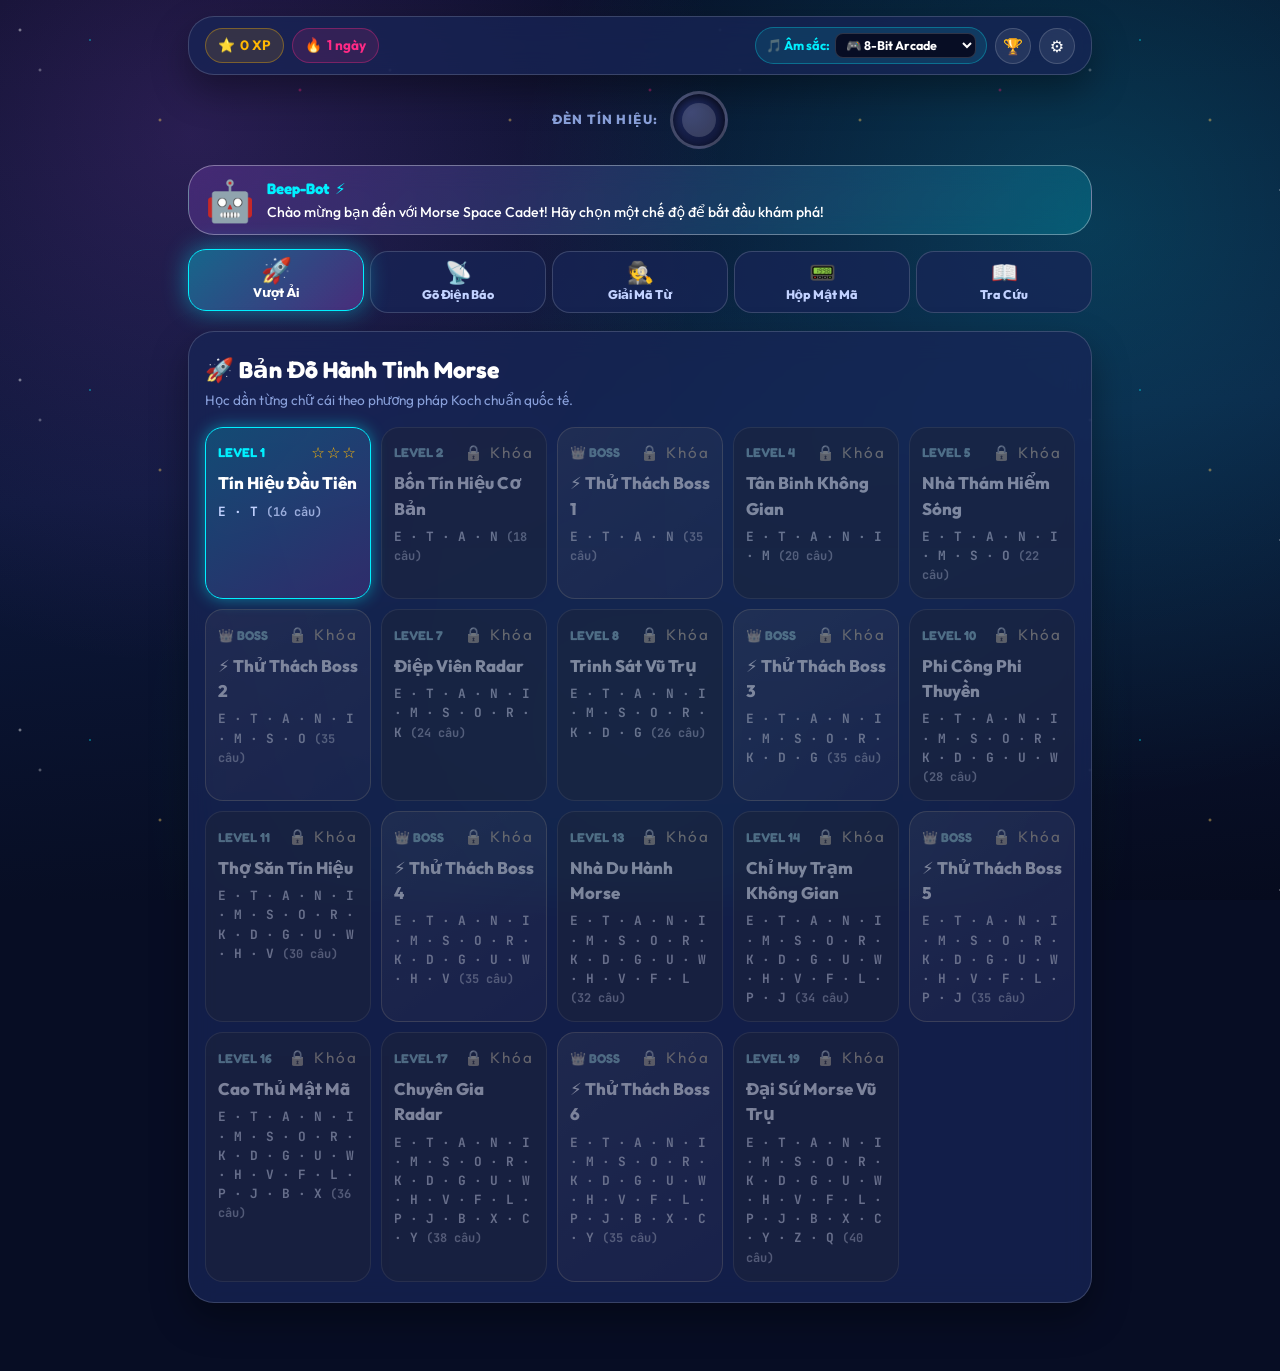
==== commit 4f523e29: "Add files via upload" ====
--- a/index.html
+++ b/index.html
@@ -1,4 +1,4 @@
-<!DOCTYPE html>
+﻿<!DOCTYPE html>
 <html lang="vi">
 <head>
   <meta charset="UTF-8">
@@ -1465,7 +1465,7 @@
         <!-- Progress Track -->
         <div style="display: flex; justify-content: space-between; font-size: 0.88rem; font-weight: 800; color: var(--text-secondary);">
           <span>Tiến trình câu hỏi</span>
-          <span id="advProgressText">0 / 15</span>
+          <span id="advProgressText">0 / 16</span>
         </div>
         <div class="progress-bar-container">
           <div class="progress-bar-fill" id="advProgressFill"></div>
@@ -2517,13 +2517,16 @@
 
 /* ==========================================================================
    MORSE SPACE CADET - ADVENTURE MODE (13 KOCH LESSONS & BOSS CHALLENGES)
+   - Dynamic Question Count Scaling based on character pool size
+   - Smart Spaced Repetition (50% focus on newly introduced characters)
+   - Real-time Mastery Tracking for new letters
    ========================================================================== */
 
 class AdventureMode {
   constructor() {
     this.currentLevelIndex = 0; // 0-based index in LEVELS_LIST
     this.levelData = null;
-    this.targetQuestionCount = 15;
+    this.targetQuestionCount = 16;
     this.currentQuestionIndex = 0;
     this.currentLetter = "";
     this.score = 0;
@@ -2533,6 +2536,8 @@
     this.hearts = 3;
     this.isLocked = false;
     this.levelOneAlternator = 0;
+    this.newLettersCorrectCount = {}; // { 'A': 3, 'N': 4 }
+    this.requiredMasteryPerNewLetter = 4; // Cần đúng ít nhất 4 lần mỗi chữ mới
   }
 
   init() {
@@ -2557,13 +2562,15 @@
         ? "★".repeat(starsCount) + "☆".repeat(3 - starsCount)
         : "🔒 Khóa";
 
+      const qCount = this.calculateTargetQuestionCount(level);
+
       card.innerHTML = `
         <div style="display: flex; justify-content: space-between; align-items: center;">
           <span class="level-num-badge">${isChallenge ? "👑 BOSS" : `LEVEL ${level.levelNumber}`}</span>
           <span class="level-stars">${starsHtml}</span>
         </div>
         <div style="font-size: 1.05rem; font-weight: 800; color: #fff;">${level.name}</div>
-        <div class="level-letters-tag">${level.letters.join(" · ")}</div>
+        <div class="level-letters-tag">${level.letters.join(" · ")} <span style="opacity:0.75; font-size:0.75rem;">(${qCount} câu)</span></div>
       `;
 
       if (isUnlocked) {
@@ -2575,6 +2582,32 @@
 
       grid.appendChild(card);
     });
+  }
+
+  /**
+   * Tính số lượng câu hỏi thử thách lũy tiến theo số lượng chữ cái đã mở
+   * Càng nhiều chữ cái ➔ Càng tăng số câu để người học có đủ lượt thực hành chữ mới
+   */
+  calculateTargetQuestionCount(levelData) {
+    if (levelData.type === "challenge") {
+      return 35; // Màn Boss tổng hợp thử thách 35 câu
+    }
+
+    const letterCount = (levelData.letters && levelData.letters.length) || 2;
+    
+    // Công thức tính số câu lũy tiến theo số lượng chữ cái:
+    // Level 1 (2 chữ): 16 câu
+    // Level 2 (4 chữ): 18 câu (Chữ mới ~10 lần, chữ cũ ~8 lần)
+    // Level 3 (6 chữ): 20 câu
+    // Level 4 (8 chữ): 22 câu
+    // Level 5 (10 chữ): 24 câu
+    // Level 6 (12 chữ): 26 câu
+    // Level 7 (14 chữ): 28 câu
+    // Level 8 (16 chữ): 30 câu
+    // Level 9 (18 chữ): 32 câu
+    // Level 10-13 (20-26 chữ): 34 - 40 câu
+    const dynamicCount = Math.min(40, Math.max(16, 16 + Math.round((letterCount - 2) * 1.0)));
+    return dynamicCount;
   }
 
   startLevel(index) {
@@ -2588,7 +2621,17 @@
     this.hearts = 3;
     this.isLocked = false;
     this.levelOneAlternator = 0;
-    this.targetQuestionCount = this.levelData.type === "challenge" ? 20 : 15;
+
+    // Reset bộ đếm thành thạo chữ mới
+    this.newLettersCorrectCount = {};
+    if (this.levelData.newLetters) {
+      this.levelData.newLetters.forEach(char => {
+        this.newLettersCorrectCount[char] = 0;
+      });
+    }
+
+    // Tự động điều chỉnh số lượng thử thách theo quy mô kho chữ cái
+    this.targetQuestionCount = this.calculateTargetQuestionCount(this.levelData);
 
     // Switch views
     document.getElementById("levelSelectView").classList.add("hidden");
@@ -2596,7 +2639,7 @@
 
     // Update Headers
     document.getElementById("advLevelTitle").textContent = `${this.levelData.type === "challenge" ? "👑 " : "🚀 "}${this.levelData.name}`;
-    document.getElementById("advLevelLetters").textContent = `Ký tự: ${this.levelData.letters.join(" · ")}`;
+    document.getElementById("advLevelLetters").textContent = `Ký tự: ${this.levelData.letters.join(" · ")} (${this.targetQuestionCount} thử thách)`;
     
     const challengeHud = document.getElementById("advChallengeHud");
     if (this.levelData.type === "challenge") {
@@ -2610,8 +2653,12 @@
     this.renderNewLetterCards();
     this.updateProgress();
 
+    const newCharsText = this.levelData.newLetters && this.levelData.newLetters.length > 0
+      ? ` Chữ mới bài này: [${this.levelData.newLetters.join(", ")}]!`
+      : "";
+
     visualEngine.setMascotState(
-      `Chào mừng đến với ${this.levelData.name}! Hãy lắng nghe thật kỹ nhé!`,
+      `Chào mừng đến với ${this.levelData.name}!${newCharsText} Cùng luyện tập ${this.targetQuestionCount} câu nhé!`,
       "cheer"
     );
 
@@ -2626,15 +2673,41 @@
     if (this.levelData.newLetters && this.levelData.newLetters.length > 0) {
       this.levelData.newLetters.forEach((char) => {
         const code = MORSE[char];
+        const correctCount = this.newLettersCorrectCount[char] || 0;
+        const isMastered = correctCount >= this.requiredMasteryPerNewLetter;
+
         const card = document.createElement("div");
+        card.id = `newLetterCard_${char}`;
         card.className = "hud-pill";
-        card.style.background = "rgba(0, 240, 255, 0.15)";
-        card.style.borderColor = "var(--neon-cyan)";
+        card.style.background = isMastered ? "rgba(6, 214, 160, 0.25)" : "rgba(0, 240, 255, 0.15)";
+        card.style.borderColor = isMastered ? "var(--neon-green)" : "var(--neon-cyan)";
         card.style.color = "#fff";
-        card.innerHTML = `<strong>${char}</strong>: <span style="color:var(--neon-cyan); letter-spacing:2px;">${formatMorseSymbols(code)}</span>`;
+        card.style.transition = "all 0.3s ease";
+        card.innerHTML = `
+          <strong>${char}</strong>: <span style="color:${isMastered ? 'var(--neon-green)' : 'var(--neon-cyan)'}; letter-spacing:2px;">${formatMorseSymbols(code)}</span>
+          <span style="font-size:0.75rem; margin-left:6px; opacity:0.9;">(${correctCount}/${this.requiredMasteryPerNewLetter} ${isMastered ? '⭐' : '🎯'})</span>
+        `;
         container.appendChild(card);
       });
     }
+  }
+
+  updateNewLettersCards() {
+    if (!this.levelData.newLetters) return;
+    this.levelData.newLetters.forEach((char) => {
+      const card = document.getElementById(`newLetterCard_${char}`);
+      if (!card) return;
+      const code = MORSE[char];
+      const correctCount = this.newLettersCorrectCount[char] || 0;
+      const isMastered = correctCount >= this.requiredMasteryPerNewLetter;
+
+      card.style.background = isMastered ? "rgba(6, 214, 160, 0.25)" : "rgba(0, 240, 255, 0.15)";
+      card.style.borderColor = isMastered ? "var(--neon-green)" : "var(--neon-cyan)";
+      card.innerHTML = `
+        <strong>${char}</strong>: <span style="color:${isMastered ? 'var(--neon-green)' : 'var(--neon-cyan)'}; letter-spacing:2px;">${formatMorseSymbols(code)}</span>
+        <span style="font-size:0.75rem; margin-left:6px; opacity:0.9;">(${correctCount}/${this.requiredMasteryPerNewLetter} ${isMastered ? '⭐' : '🎯'})</span>
+      `;
+    });
   }
 
   renderKeyboard() {
@@ -2654,8 +2727,14 @@
         key.id = `advKey_${char}`;
 
         const isIncluded = this.levelData.letters.includes(char);
+        const isNewLetter = this.levelData.newLetters && this.levelData.newLetters.includes(char);
+
         if (isIncluded) {
           key.classList.add("active");
+          if (isNewLetter) {
+            key.style.borderColor = "var(--neon-cyan)";
+            key.style.boxShadow = "0 0 8px rgba(0, 240, 255, 0.3)";
+          }
           key.addEventListener("click", () => this.handleAnswer(char, key));
         } else {
           key.classList.add("disabled");
@@ -2668,27 +2747,48 @@
     });
   }
 
+  /**
+   * Thuật toán chọn câu hỏi thông minh (Smart Adaptive Weighting):
+   * 1. 4 câu đầu tiên: Bắt buộc lần lượt giới thiệu các chữ mới.
+   * 2. Trong toàn bộ bài: Chữ mới chiếm 50% - 55% tổng số lần xuất hiện.
+   * 3. Ưu tiên chữ mới nào có số lần làm đúng ít hơn để người học nhớ sâu.
+   */
   nextQuestion() {
     this.isLocked = false;
 
-    // Pick target letter
+    const newLetters = this.levelData.newLetters || [];
+    const allLetters = this.levelData.letters || [];
+
     if (this.levelData.levelNumber === 1) {
-      // Alternate E and T for level 1
+      // Màn 1: Luân phiên E và T
       this.currentLetter = this.levelData.letters[this.levelOneAlternator % 2];
       this.levelOneAlternator++;
+    } else if (newLetters.length > 0 && this.currentQuestionIndex < newLetters.length * 2) {
+      // GIAI ĐOẠN 1 (WARM-UP): 4 câu đầu bắt buộc luân phiên giới thiệu chữ mới
+      this.currentLetter = newLetters[this.currentQuestionIndex % newLetters.length];
     } else {
-      // Weighted random favoring new letters slightly
-      const pool = [...this.levelData.letters];
-      if (this.levelData.newLetters && this.levelData.newLetters.length > 0) {
-        pool.push(...this.levelData.newLetters);
+      // GIAI ĐOẠN 2: PHÂN BỔ TRỌNG SỐ THÔNG MINH
+      // Tỷ lệ 52% chọn chữ mới, 48% chọn chữ cũ ôn tập
+      const shouldPickNew = (Math.random() < 0.52 && newLetters.length > 0);
+
+      if (shouldPickNew) {
+        // Ưu tiên chữ mới có số lần đúng ít hơn
+        const sortedNew = [...newLetters].sort((a, b) => 
+          (this.newLettersCorrectCount[a] || 0) - (this.newLettersCorrectCount[b] || 0)
+        );
+        this.currentLetter = sortedNew[0];
+      } else {
+        // Chọn từ các chữ đã học trước đó (ôn tập tổng hợp)
+        const oldLetters = allLetters.filter(c => !newLetters.includes(c));
+        const pool = oldLetters.length > 0 ? oldLetters : allLetters;
+        this.currentLetter = pool[Math.floor(Math.random() * pool.length)];
       }
-      this.currentLetter = pool[Math.floor(Math.random() * pool.length)];
     }
 
     document.getElementById("advSignalDots").textContent = "• • •";
     document.getElementById("advFeedback").textContent = "Nhấn [Nghe Tín Hiệu] hoặc Phím Space để nghe!";
 
-    // Automatically play the Morse sound
+    // Tự động phát âm thanh Morse
     setTimeout(() => {
       this.playCurrentMorse();
     }, 250);
@@ -2707,8 +2807,10 @@
     this.tries++;
     storage.data.totalQuestions++;
 
+    const isNew = this.levelData.newLetters && this.levelData.newLetters.includes(selectedChar);
+
     if (selectedChar === this.currentLetter) {
-      // Correct!
+      // Đúng!
       this.isLocked = true;
       this.score++;
       this.combo++;
@@ -2716,6 +2818,12 @@
       storage.data.correctQuestions++;
       storage.addXp(10 + this.combo * 2);
 
+      // Cập nhật số lần làm đúng chữ mới
+      if (isNew) {
+        this.newLettersCorrectCount[selectedChar] = (this.newLettersCorrectCount[selectedChar] || 0) + 1;
+        this.updateNewLettersCards();
+      }
+
       if (btnEl) btnEl.classList.add("correct-burst");
       soundEngine.playSuccessChime();
 
@@ -2748,7 +2856,7 @@
       }, 750);
 
     } else {
-      // Wrong!
+      // Sai!
       this.combo = 0;
       soundEngine.playWrongBoop();
       if (btnEl) btnEl.classList.add("wrong-burst");
@@ -2835,36 +2943,55 @@
         <div class="modal-icon">${icon}</div>
         <div class="modal-title">${title}</div>
         ${isSuccess ? `<div style="font-size: 2rem; color: var(--neon-amber); margin-bottom: 12px;">${starIcons}</div>` : ""}
-        <p class="modal-desc">${desc}</p>
+        <div class="modal-desc">${desc}</div>
         <div class="modal-actions">
-          <button class="btn btn-ghost" id="advBackToMapBtn">🗺️ Bản Đồ Cấp Độ</button>
-          <button class="btn btn-primary" id="advReplayLevelBtn">↻ ${isSuccess ? "Luyện Lại" : "Thử Lại Ngay"}</button>
+          <button class="btn btn-primary" id="btnModalNext">
+            ${isSuccess ? "Màn Tiếp Theo 🚀" : "Thử Lại 🔄"}
+          </button>
+          <button class="btn btn-ghost" id="btnModalMap">
+            Bản Đồ Màn Chơi 🗺️
+          </button>
         </div>
       </div>
     `;
 
     document.body.appendChild(modal);
 
-    modal.querySelector("#advBackToMapBtn").addEventListener("click", () => {
+    document.getElementById("btnModalNext").addEventListener("click", () => {
+      soundEngine.playClickTap();
       modal.remove();
-      this.returnToLevelMap();
+      if (isSuccess) {
+        if (this.currentLevelIndex + 1 < LEVELS_LIST.length) {
+          this.startLevel(this.currentLevelIndex + 1);
+        } else {
+          this.exitToMap();
+        }
+      } else {
+        this.startLevel(this.currentLevelIndex);
+      }
     });
 
-    modal.querySelector("#advReplayLevelBtn").addEventListener("click", () => {
+    document.getElementById("btnModalMap").addEventListener("click", () => {
+      soundEngine.playClickTap();
       modal.remove();
-      this.startLevel(this.currentLevelIndex);
+      this.exitToMap();
     });
   }
 
-  returnToLevelMap() {
+  exitToMap() {
     document.getElementById("adventurePlayView").classList.add("hidden");
     document.getElementById("levelSelectView").classList.remove("hidden");
     this.renderLevelMap();
   }
+
+  returnToLevelMap() {
+    this.exitToMap();
+  }
 }
 
 // Global Adventure Mode Instance
 const adventureGame = new AdventureMode();
+
 
 /* ==========================================================================
    MORSE SPACE CADET - SENDING MODE (TELEGRAPH KEYER)
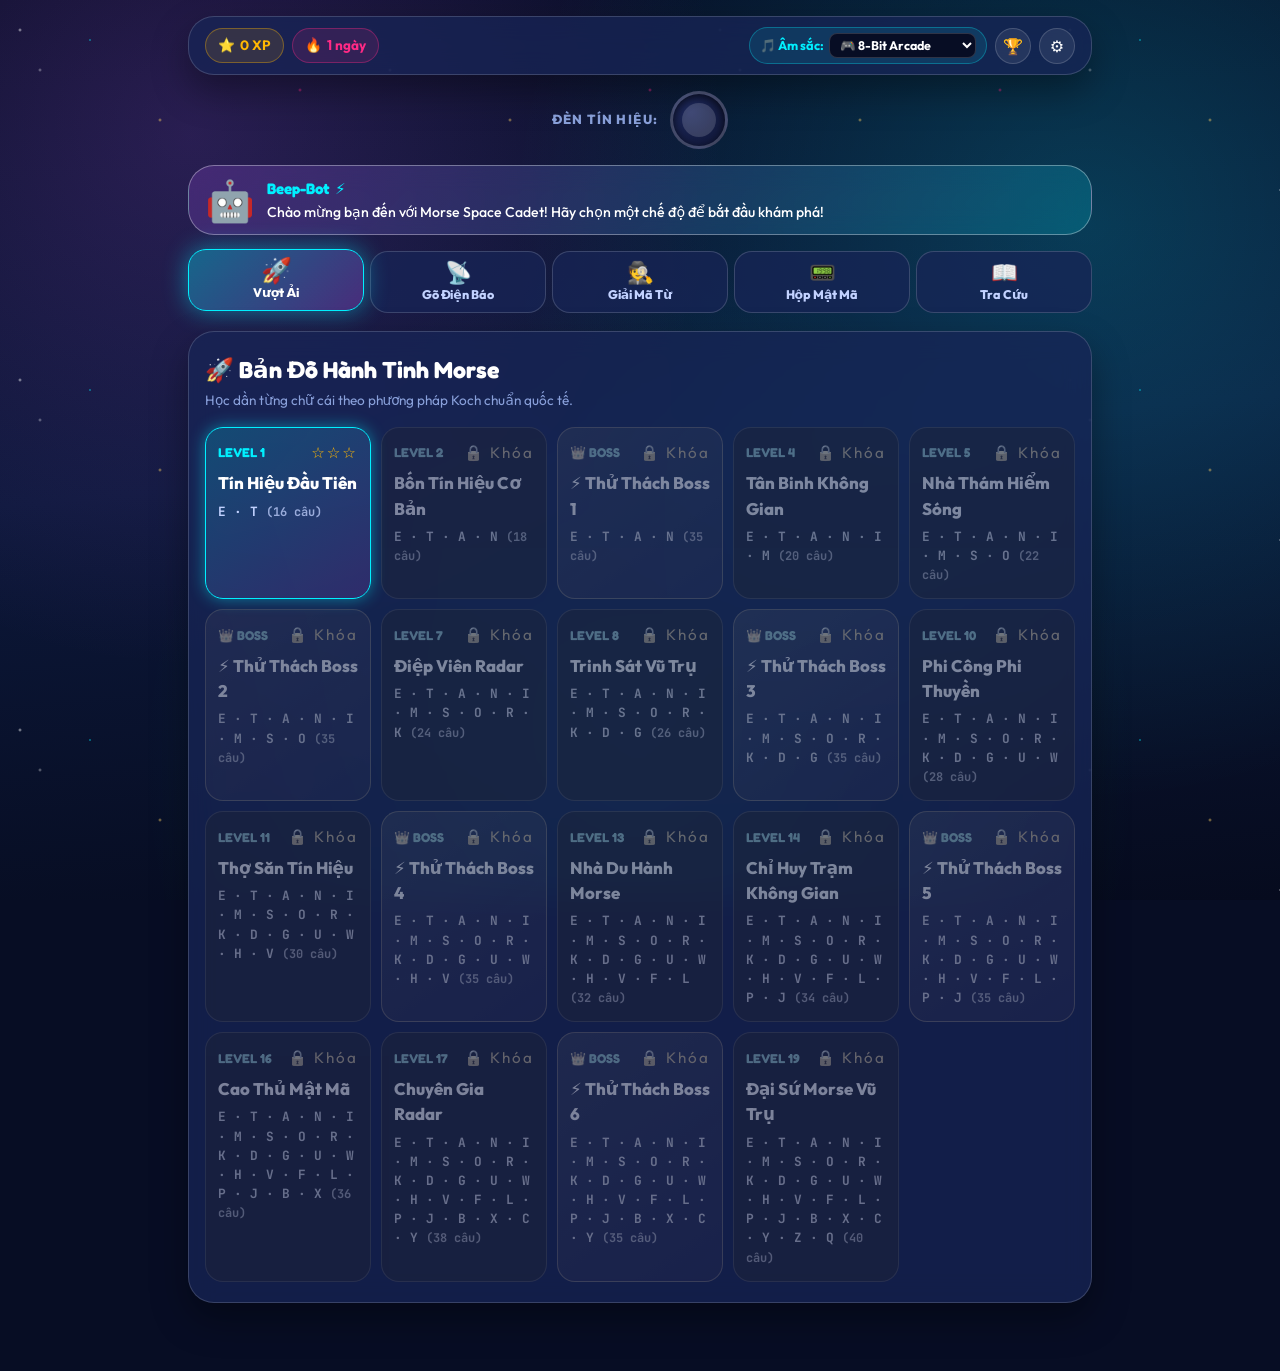
==== commit 86330888: "feat: preserve all 4 original sound skins and add 6 new delightful skins (crystal, bubble, kitty, ro" ====
--- a/index.html
+++ b/index.html
@@ -842,6 +842,79 @@
 }
 
 /* ==========================================================================
+   DECODER MODE TOGGLE & SENTENCE SLOTS STYLES
+   ========================================================================== */
+.decoder-mode-toggle {
+  display: flex;
+  gap: 10px;
+  justify-content: center;
+  margin-bottom: 12px;
+  flex-wrap: wrap;
+}
+
+.mode-pill {
+  padding: 8px 18px;
+  background: rgba(255, 255, 255, 0.08);
+  border: 1px solid rgba(255, 255, 255, 0.18);
+  border-radius: var(--radius-full);
+  color: var(--text-secondary);
+  font-family: var(--font-family-display);
+  font-weight: 700;
+  font-size: 0.95rem;
+  cursor: pointer;
+  transition: var(--transition-bounce);
+}
+
+.mode-pill:hover {
+  background: rgba(0, 240, 255, 0.15);
+  border-color: var(--neon-cyan);
+  color: #fff;
+  transform: translateY(-2px);
+}
+
+.mode-pill.active {
+  background: linear-gradient(135deg, rgba(0, 240, 255, 0.25), rgba(157, 78, 221, 0.35));
+  border-color: var(--neon-cyan);
+  color: #fff;
+  box-shadow: 0 0 16px var(--neon-cyan-glow);
+}
+
+.decoder-controls-row {
+  display: flex;
+  gap: 10px;
+  flex-wrap: wrap;
+  justify-content: center;
+}
+
+.mystery-sentence-container {
+  display: flex;
+  flex-wrap: wrap;
+  gap: 14px 18px;
+  justify-content: center;
+  align-items: center;
+  max-width: 960px;
+  width: 100%;
+  padding: 10px;
+}
+
+.mystery-word-group {
+  display: flex;
+  gap: 6px;
+  align-items: center;
+  background: rgba(255, 255, 255, 0.04);
+  padding: 8px 10px;
+  border-radius: var(--radius-md);
+  border: 1px solid rgba(255, 255, 255, 0.08);
+  box-shadow: 0 4px 12px rgba(0, 0, 0, 0.2);
+}
+
+.mystery-slot.sentence-slot {
+  width: clamp(32px, 8vw, 44px);
+  height: clamp(42px, 11vw, 56px);
+  font-size: clamp(1.2rem, 4vw, 1.6rem);
+}
+
+/* ==========================================================================
    TRANSLATOR & BROADCASTER
    ========================================================================== */
 
@@ -1376,6 +1449,12 @@
             <option value="laser">🚀 Laser Blaster</option>
             <option value="sonar">🛸 Cosmic Sonar</option>
             <option value="classic">📻 Cổ Điển LCWO</option>
+            <option value="crystal">🔔 Chuông Pha Lê</option>
+            <option value="bubble">🫧 Bong Bóng Nước</option>
+            <option value="kitty">🐱 Mèo Meo Meo</option>
+            <option value="robot">🤖 Robot Bíp Bọp</option>
+            <option value="marimba">🎹 Đàn Marimba</option>
+            <option value="plasma">⚡ Tia Sét Plasma</option>
           </select>
         </div>
 
@@ -1540,23 +1619,30 @@
     <section id="viewWordDecoder" class="game-card hidden">
       <div class="card-header">
         <div>
-          <h2 class="card-title">🕵️ Điệp Viên Giải Mã Từ Bí Mật</h2>
-          <p class="card-subtitle">Nghe từng ký tự để ghép thành từ vựng hoàn chỉnh.</p>
+          <h2 class="card-title">🕵️ Điệp Viên Giải Mã Mật Thư (Không Gợi Ý)</h2>
+          <p class="card-subtitle">Luyện đôi tai mật vụ: Lắng nghe tín hiệu âm thanh Morse để tự giải mã từ và câu dài.</p>
         </div>
-        <button class="btn btn-accent btn-sm" id="wordNextMissionBtn">Từ Khác ↻</button>
+        <button class="btn btn-accent btn-sm" id="wordNextMissionBtn">Đổi Thử Thách ↻</button>
       </div>
 
+      <!-- Mode Selector: Từ Vựng vs Câu Dài 5-7 Từ -->
+      <div class="decoder-mode-toggle">
+        <button class="mode-pill active" id="btnDecoderModeWord">🔤 Từ Vựng (Không Gợi Ý)</button>
+        <button class="mode-pill" id="btnDecoderModeSentence">📜 Câu Dài 5-7 Từ (Không Gợi Ý)</button>
+      </div>
+
       <div class="word-mission-box">
-        <div class="word-clue-pill" id="wordCategoryClue">Chủ đề: Động vật · Gợi ý: "Bạn mèo kêu meo meo"</div>
-
-        <!-- Mystery Letter Slots -->
+        <div class="word-clue-pill" id="wordCategoryClue">🔒 Mật mã điệp viên: Cấp độ Không Gợi Ý · Lắng nghe tín hiệu để phá mã</div>
+
+        <!-- Mystery Letter Slots Container -->
         <div class="mystery-slots" id="wordMysterySlots"></div>
 
         <div id="wordFeedbackMsg" style="font-size: 1rem; font-weight: 800; color: var(--text-secondary); min-height: 24px;">Lắng nghe tín hiệu của ô đang sáng!</div>
 
-        <div style="display: flex; gap: 10px;">
+        <div class="decoder-controls-row">
           <button class="btn btn-primary" id="wordPlayLetterBtn">🔊 Nghe Ký Tự Này</button>
           <button class="btn btn-ghost" id="wordPlayFullBtn">🎵 Nghe Cả Từ</button>
+          <button class="btn btn-accent" id="wordPlaySentenceBtn" style="display: none;">🌌 Nghe Cả Câu</button>
         </div>
 
         <!-- Keyboard for Word Guesses -->
@@ -1877,6 +1963,33 @@
   { word: "WATER", clue: "Nguồn nước trong lành", category: "Thiên nhiên", icon: "💧" }
 ];
 
+
+/* ==========================================================================
+   SECRET SENTENCES FOR LONG SENTENCE DECODER (5-7 WORDS) - KHÔNG GỢI Ý
+   ========================================================================== */
+const SECRET_SENTENCES = [
+  { text: "HELLO WORLD HOW ARE YOU", vi: "Xin chào thế giới bạn khỏe không" },
+  { text: "CHUNG TA LA DONG DOI", vi: "Chúng ta là đồng đội" },
+  { text: "BAY VAO KHONG GIAN XANH", vi: "Bay vào không gian xanh" },
+  { text: "MAT MA BI MAT NGAN HA", vi: "Mật mã bí mật ngân hà" },
+  { text: "TIN HIEU CAP CUU VU TRU", vi: "Tín hiệu cấp cứu vũ trụ" },
+  { text: "CON TAU VU TRU BAY XA", vi: "Con tàu vũ trụ bay xa" },
+  { text: "HOC MA MORSE THAT LA VUI", vi: "Học mã Morse thật là vui" },
+  { text: "CHUC BAN MOT NGAY TOT LANH", vi: "Chúc bạn một ngày tốt lành" },
+  { text: "NGUOI HUNG NHI RAT DUNG CAM", vi: "Người hùng nhí rất dũng cảm" },
+  { text: "KHAM PHA BI MAT CUA VU TRU", vi: "Khám phá bí mật của vũ trụ" },
+  { text: "TIENG TIT TE VANG TRONG DEM", vi: "Tiếng tít te vang trong đêm" },
+  { text: "KHOA HOC GIUP CON NGUOI TIEN BO", vi: "Khoa học giúp con người tiến bộ" },
+  { text: "VE DEP KY DIEU CUA THIEN NHIEN", vi: "Vẻ đẹp kỳ diệu của thiên nhiên" },
+  { text: "VIET NAM DAT NUOC MEN YEU", vi: "Việt Nam đất nước mến yêu" },
+  { text: "NGHE TIENG MORSE VA GIAI MA", vi: "Nghe tiếng Morse và giải mã" },
+  { text: "THAM HIEM HANH TINH MOI LA", vi: "Thám hiểm hành tinh mới lạ" },
+  { text: "CO GANG KHONG BAO GIO BO CUOC", vi: "Cố gắng không bao giờ bỏ cuộc" },
+  { text: "DIEP VIEN TAI BA GIAI DUOC HET", vi: "Điệp viên tài ba giải được hết" },
+  { text: "TINH BAN LA MON QUA VO GIA", vi: "Tình bạn là món quà vô giá" },
+  { text: "VU TRU BAO LA DANG CHO DON", vi: "Vũ trụ bao la đang chờ đón" }
+];
+
 /* ==========================================================================
    12 BADGES / ACHIEVEMENTS
    ========================================================================== */
@@ -1965,6 +2078,7 @@
 
       // Configure Oscillator Waveform based on Sound Skin
       switch (this.currentSkin) {
+        // === 4 ÂM SẮC CŨ NGUYÊN BẢN ===
         case "arcade":
           osc.type = "square";
           osc.frequency.setValueAtTime(freq, now);
@@ -1989,6 +2103,62 @@
           break;
 
         case "classic":
+          osc.type = "sine";
+          osc.frequency.setValueAtTime(freq, now);
+          gain.gain.setValueAtTime(0.001, now);
+          gain.gain.linearRampToValueAtTime(0.3 * this.volume, now + 0.005);
+          break;
+
+        // === CÁC ÂM SẮC MỚI BỔ SUNG SIÊU VUI TAI ===
+        case "crystal": // Chuông Pha Lê ngân vang trong trẻo
+          osc.type = "sine";
+          osc.frequency.setValueAtTime(freq * 1.5, now);
+          gain.gain.setValueAtTime(0.001, now);
+          gain.gain.linearRampToValueAtTime(0.28 * this.volume, now + 0.004);
+          gain.gain.exponentialRampToValueAtTime(0.12 * this.volume, now + 0.08);
+          break;
+
+        case "bubble": // Bong Bóng Nước nảy lụp bụp dễ thương
+          osc.type = "sine";
+          osc.frequency.setValueAtTime(freq * 0.8, now);
+          osc.frequency.exponentialRampToValueAtTime(freq * 1.45, now + 0.04);
+          gain.gain.setValueAtTime(0.001, now);
+          gain.gain.linearRampToValueAtTime(0.26 * this.volume, now + 0.008);
+          break;
+
+        case "kitty": // Mèo Con Meo Meo vui nhộn
+          osc.type = "triangle";
+          osc.frequency.setValueAtTime(freq * 1.35, now);
+          osc.frequency.exponentialRampToValueAtTime(freq * 0.95, now + 0.09);
+          gain.gain.setValueAtTime(0.001, now);
+          gain.gain.linearRampToValueAtTime(0.22 * this.volume, now + 0.01);
+          break;
+
+        case "robot": // Robot Bíp Bọp R2-D2
+          osc.type = "sawtooth";
+          osc.frequency.setValueAtTime(freq * 1.6, now);
+          osc.frequency.setValueAtTime(freq * 0.9, now + 0.03);
+          osc.frequency.setValueAtTime(freq * 1.3, now + 0.06);
+          gain.gain.setValueAtTime(0.001, now);
+          gain.gain.linearRampToValueAtTime(0.18 * this.volume, now + 0.005);
+          break;
+
+        case "marimba": // Đàn Marimba Gõ Phím Ấm Áp
+          osc.type = "triangle";
+          osc.frequency.setValueAtTime(freq * 1.0, now);
+          gain.gain.setValueAtTime(0.001, now);
+          gain.gain.linearRampToValueAtTime(0.32 * this.volume, now + 0.003);
+          gain.gain.exponentialRampToValueAtTime(0.08 * this.volume, now + 0.06);
+          break;
+
+        case "plasma": // Tia Sét Plasma Năng Lượng
+          osc.type = "sawtooth";
+          osc.frequency.setValueAtTime(freq * 2.0, now);
+          osc.frequency.exponentialRampToValueAtTime(freq * 0.7, now + 0.07);
+          gain.gain.setValueAtTime(0.001, now);
+          gain.gain.linearRampToValueAtTime(0.2 * this.volume, now + 0.005);
+          break;
+
         default:
           osc.type = "sine";
           osc.frequency.setValueAtTime(freq, now);
@@ -2093,28 +2263,29 @@
   }
 
   /* ==========================================================================
-     GAME SOUND EFFECTS (SFX)
+     GAME SOUND EFFECTS (SFX) - VUI TAI & ĐA SẮC MÀU
      ========================================================================== */
   playSuccessChime() {
     this.init();
     if (!this.ctx || this.isMuted) return;
 
     const now = this.ctx.currentTime;
-    const freqs = [523.25, 659.25, 783.99, 1046.5]; // C5 - E5 - G5 - C6
+    // Âm thanh vút cao vui tai (Major 9th arpeggio lấp lánh C5 -> E5 -> G5 -> B5 -> C6)
+    const freqs = [523.25, 659.25, 783.99, 987.77, 1046.5];
     freqs.forEach((f, idx) => {
       const osc = this.ctx.createOscillator();
       const gain = this.ctx.createGain();
       osc.type = "triangle";
-      osc.frequency.setValueAtTime(f, now + idx * 0.07);
-
-      gain.gain.setValueAtTime(0.001, now + idx * 0.07);
-      gain.gain.linearRampToValueAtTime(0.22 * this.volume, now + idx * 0.07 + 0.02);
-      gain.gain.exponentialRampToValueAtTime(0.001, now + idx * 0.07 + 0.28);
+      osc.frequency.setValueAtTime(f, now + idx * 0.06);
+
+      gain.gain.setValueAtTime(0.001, now + idx * 0.06);
+      gain.gain.linearRampToValueAtTime(0.24 * this.volume, now + idx * 0.06 + 0.02);
+      gain.gain.exponentialRampToValueAtTime(0.001, now + idx * 0.06 + 0.32);
 
       osc.connect(gain);
       gain.connect(this.ctx.destination);
-      osc.start(now + idx * 0.07);
-      osc.stop(now + idx * 0.07 + 0.3);
+      osc.start(now + idx * 0.06);
+      osc.stop(now + idx * 0.06 + 0.35);
     });
   }
 
@@ -2123,20 +2294,78 @@
     if (!this.ctx || this.isMuted) return;
 
     const now = this.ctx.currentTime;
+    // Âm thanh hoạt hình vui nhộn (Cartoon spring boing slide)
     const osc = this.ctx.createOscillator();
     const gain = this.ctx.createGain();
 
-    osc.type = "sawtooth";
-    osc.frequency.setValueAtTime(220, now);
-    osc.frequency.linearRampToValueAtTime(140, now + 0.25);
-
-    gain.gain.setValueAtTime(0.2 * this.volume, now);
-    gain.gain.exponentialRampToValueAtTime(0.001, now + 0.25);
+    osc.type = "sine";
+    osc.frequency.setValueAtTime(280, now);
+    osc.frequency.exponentialRampToValueAtTime(360, now + 0.08);
+    osc.frequency.exponentialRampToValueAtTime(160, now + 0.28);
+
+    gain.gain.setValueAtTime(0.22 * this.volume, now);
+    gain.gain.exponentialRampToValueAtTime(0.001, now + 0.28);
 
     osc.connect(gain);
     gain.connect(this.ctx.destination);
     osc.start(now);
-    osc.stop(now + 0.26);
+    osc.stop(now + 0.29);
+  }
+
+  playLetterPop() {
+    this.init();
+    if (!this.ctx || this.isMuted) return;
+    const now = this.ctx.currentTime;
+    const osc = this.ctx.createOscillator();
+    const gain = this.ctx.createGain();
+
+    // Tiếng bọt bóng gõ phím cực vui tai
+    osc.type = "sine";
+    osc.frequency.setValueAtTime(800, now);
+    osc.frequency.exponentialRampToValueAtTime(1300, now + 0.03);
+
+    gain.gain.setValueAtTime(0.12 * this.volume, now);
+    gain.gain.exponentialRampToValueAtTime(0.001, now + 0.035);
+
+    osc.connect(gain);
+    gain.connect(this.ctx.destination);
+    osc.start(now);
+    osc.stop(now + 0.04);
+  }
+
+  playSentenceVictoryFanfare() {
+    this.init();
+    if (!this.ctx || this.isMuted) return;
+
+    // Giai điệu chiến thắng 8-bit hoành tráng khi giải mã xong câu dài
+    const notes = [
+      { f: 523.25, d: 0.1 },  // C5
+      { f: 659.25, d: 0.1 },  // E5
+      { f: 783.99, d: 0.1 },  // G5
+      { f: 1046.5, d: 0.15 }, // C6
+      { f: 880.00, d: 0.12 }, // A5
+      { f: 987.77, d: 0.12 }, // B5
+      { f: 1046.5, d: 0.45 }, // C6
+      { f: 1318.5, d: 0.6 }   // E6
+    ];
+
+    let t = this.ctx.currentTime;
+    notes.forEach((n) => {
+      const osc = this.ctx.createOscillator();
+      const gain = this.ctx.createGain();
+      osc.type = "triangle";
+      osc.frequency.setValueAtTime(n.f, t);
+
+      gain.gain.setValueAtTime(0.001, t);
+      gain.gain.linearRampToValueAtTime(0.25 * this.volume, t + 0.02);
+      gain.gain.exponentialRampToValueAtTime(0.001, t + n.d);
+
+      osc.connect(gain);
+      gain.connect(this.ctx.destination);
+      osc.start(t);
+      osc.stop(t + n.d + 0.04);
+      t += n.d + 0.02;
+    });
   }
 
   playLevelUpFanfare() {
@@ -2144,12 +2373,11 @@
     if (!this.ctx || this.isMuted) return;
 
     const notes = [
-      { f: 523.25, d: 0.12 }, // C5
-      { f: 523.25, d: 0.12 }, // C5
-      { f: 523.25, d: 0.12 }, // C5
-      { f: 659.25, d: 0.28 }, // E5
-      { f: 783.99, d: 0.28 }, // G5
-      { f: 1046.5, d: 0.55 }  // C6
+      { f: 523.25, d: 0.12 },
+      { f: 523.25, d: 0.12 },
+      { f: 659.25, d: 0.22 },
+      { f: 783.99, d: 0.22 },
+      { f: 1046.5, d: 0.55 }
     ];
 
     let t = this.ctx.currentTime;
@@ -2172,21 +2400,7 @@
   }
 
   playClickTap() {
-    this.init();
-    if (!this.ctx || this.isMuted) return;
-    const now = this.ctx.currentTime;
-    const osc = this.ctx.createOscillator();
-    const gain = this.ctx.createGain();
-
-    osc.type = "sine";
-    osc.frequency.setValueAtTime(800, now);
-    gain.gain.setValueAtTime(0.1 * this.volume, now);
-    gain.gain.exponentialRampToValueAtTime(0.001, now + 0.03);
-
-    osc.connect(gain);
-    gain.connect(this.ctx.destination);
-    osc.start(now);
-    osc.stop(now + 0.04);
+    this.playLetterPop();
   }
 
   _sleep(ms) {
@@ -3283,51 +3497,124 @@
 
 class WordDecoderMode {
   constructor() {
+    this.mode = "word"; // "word" or "sentence"
     this.wordData = null;
-    this.currentLetterIdx = 0;
+    this.sentenceData = null;
+    this.sentenceWords = [];
+    this.flatLetters = []; // [{ char, wordIdx, charIdx, globalIdx }]
+    this.currentIdx = 0;
     this.isLocked = false;
-    this.completedWords = 0;
+    this.completedMissions = 0;
   }
 
   init() {
-    const playWordBtn = document.getElementById("wordPlayLetterBtn");
+    // Mode toggles
+    const btnWord = document.getElementById("btnDecoderModeWord");
+    const btnSent = document.getElementById("btnDecoderModeSentence");
+    if (btnWord && btnSent) {
+      btnWord.addEventListener("click", () => this.switchMode("word"));
+      btnSent.addEventListener("click", () => this.switchMode("sentence"));
+    }
+
+    const playLetterBtn = document.getElementById("wordPlayLetterBtn");
+    if (playLetterBtn) {
+      playLetterBtn.addEventListener("click", () => this.playCurrentLetterAudio());
+    }
+
+    const playWordBtn = document.getElementById("wordPlayFullBtn");
     if (playWordBtn) {
-      playWordBtn.addEventListener("click", () => this.playCurrentLetterAudio());
-    }
-
-    const playFullBtn = document.getElementById("wordPlayFullBtn");
-    if (playFullBtn) {
-      playFullBtn.addEventListener("click", () => this.playFullWordAudio());
-    }
-
-    const nextWordBtn = document.getElementById("wordNextMissionBtn");
-    if (nextWordBtn) {
-      nextWordBtn.addEventListener("click", () => this.startNewWord());
-    }
-  }
-
-  startNewWord() {
+      playWordBtn.addEventListener("click", () => this.playCurrentWordAudio());
+    }
+
+    const playSentenceBtn = document.getElementById("wordPlaySentenceBtn");
+    if (playSentenceBtn) {
+      playSentenceBtn.addEventListener("click", () => this.playFullSentenceAudio());
+    }
+
+    const nextMissionBtn = document.getElementById("wordNextMissionBtn");
+    if (nextMissionBtn) {
+      nextMissionBtn.addEventListener("click", () => this.startNewMission());
+    }
+  }
+
+  switchMode(newMode) {
+    if (this.mode === newMode) return;
+    this.mode = newMode;
+    soundEngine.playLetterPop();
+
+    const btnWord = document.getElementById("btnDecoderModeWord");
+    const btnSent = document.getElementById("btnDecoderModeSentence");
+    if (btnWord && btnSent) {
+      btnWord.classList.toggle("active", this.mode === "word");
+      btnSent.classList.toggle("active", this.mode === "sentence");
+    }
+
+    const playSentenceBtn = document.getElementById("wordPlaySentenceBtn");
+    const playWordBtn = document.getElementById("wordPlayFullBtn");
+    if (this.mode === "sentence") {
+      if (playSentenceBtn) playSentenceBtn.style.display = "inline-flex";
+      if (playWordBtn) playWordBtn.textContent = "🎵 Nghe Từ Này";
+    } else {
+      if (playSentenceBtn) playSentenceBtn.style.display = "none";
+      if (playWordBtn) playWordBtn.textContent = "🎵 Nghe Cả Từ";
+    }
+
+    this.startNewMission();
+  }
+
+  startNewMission() {
     this.isLocked = false;
-    this.currentLetterIdx = 0;
-
-    // Pick random secret word
+    this.currentIdx = 0;
+
+    if (this.mode === "word") {
+      this.startWordMission();
+    } else {
+      this.startSentenceMission();
+    }
+
+    this.renderKeyboard();
+  }
+
+  startWordMission() {
     const randomIndex = Math.floor(Math.random() * SECRET_WORDS.length);
     this.wordData = SECRET_WORDS[randomIndex];
 
-    document.getElementById("wordCategoryClue").textContent = `Chủ đề: ${this.wordData.category} · Gợi ý: "${this.wordData.clue}"`;
-    document.getElementById("wordFeedbackMsg").textContent = "Lắng nghe tín hiệu của ô đang chọn!";
-
-    this.renderSlots();
-    this.renderKeyboard();
-
-    visualEngine.setMascotState(`Nhiệm vụ bí mật: Hãy giải mã từ ${this.wordData.word.length} chữ cái này!`, "thinking");
-
-    setTimeout(() => {
-      this.playCurrentLetterAudio();
-    }, 400);
-  }
-
-  renderSlots() {
+    // KHÔNG THÊM GỢI Ý - BẢO MẬT TUYỆT ĐỐI CHO ĐIỆP VIÊN
+    document.getElementById("wordCategoryClue").innerHTML = `🔒 MẬT MÃ TỪ VỰNG · <b style="color:var(--neon-cyan)">KHÔNG GỢI Ý</b> · ${this.wordData.word.length} KÝ TỰ`;
+    document.getElementById("wordFeedbackMsg").textContent = "Lắng nghe tín hiệu âm thanh của ô đang sáng!";
+
+    this.renderWordSlots();
+    visualEngine.setMascotState(`Nhiệm vụ bí mật: Lắng nghe và giải mã từ ${this.wordData.word.length} chữ cái này!`, "thinking");
+
+    setTimeout(() => this.playCurrentLetterAudio(), 400);
+  }
+
+  startSentenceMission() {
+    const randomIndex = Math.floor(Math.random() * SECRET_SENTENCES.length);
+    this.sentenceData = SECRET_SENTENCES[randomIndex];
+    this.sentenceWords = this.sentenceData.text.split(" ");
+
+    // Flatten letters for indexing
+    this.flatLetters = [];
+    let gIdx = 0;
+    this.sentenceWords.forEach((word, wIdx) => {
+      [...word].forEach((char, cIdx) => {
+        this.flatLetters.push({ char, wordIdx: wIdx, charIdx: cIdx, globalIdx: gIdx });
+        gIdx++;
+      });
+    });
+
+    // KHÔNG THÊM GỢI Ý NGHĨA - BẢO MẬT TUYỆT ĐỐI CHO ĐIỆP VIÊN
+    document.getElementById("wordCategoryClue").innerHTML = `🔒 MẬT MÃ CÂU DÀI · <b style="color:var(--neon-cyan)">KHÔNG GỢI Ý</b> · ${this.sentenceWords.length} TỪ · ${this.flatLetters.length} KÝ TỰ`;
+    document.getElementById("wordFeedbackMsg").textContent = "Điện tín dài 5-7 chữ! Lắng nghe và giải mã từng từ.";
+
+    this.renderSentenceSlots();
+    visualEngine.setMascotState(`Điện tín vũ trụ: ${this.sentenceWords.length} chữ cái đang chờ bạn giải mã!`, "thinking");
+
+    setTimeout(() => this.playCurrentLetterAudio(), 400);
+  }
+
+  renderWordSlots() {
     const container = document.getElementById("wordMysterySlots");
     if (!container) return;
     container.innerHTML = "";
@@ -3336,10 +3623,38 @@
     letters.forEach((char, idx) => {
       const slot = document.createElement("div");
       slot.className = `mystery-slot ${idx === 0 ? "current" : ""}`;
-      slot.id = `wordSlot_${idx}`;
+      slot.id = `slot_${idx}`;
       slot.textContent = "?";
       container.appendChild(slot);
     });
+  }
+
+  renderSentenceSlots() {
+    const container = document.getElementById("wordMysterySlots");
+    if (!container) return;
+    container.innerHTML = "";
+
+    const sentenceBox = document.createElement("div");
+    sentenceBox.className = "mystery-sentence-container";
+
+    let letterCounter = 0;
+    this.sentenceWords.forEach((word, wIdx) => {
+      const wordGroup = document.createElement("div");
+      wordGroup.className = "mystery-word-group";
+
+      [...word].forEach((char, cIdx) => {
+        const slot = document.createElement("div");
+        slot.className = `mystery-slot sentence-slot ${letterCounter === 0 ? "current" : ""}`;
+        slot.id = `slot_${letterCounter}`;
+        slot.textContent = "?";
+        wordGroup.appendChild(slot);
+        letterCounter++;
+      });
+
+      sentenceBox.appendChild(wordGroup);
+    });
+
+    container.appendChild(sentenceBox);
   }
 
   renderKeyboard() {
@@ -3365,64 +3680,136 @@
   }
 
   playCurrentLetterAudio() {
+    soundEngine.init();
+    if (this.mode === "word") {
+      if (!this.wordData) return;
+      const char = this.wordData.word[this.currentIdx];
+      soundEngine.playMorse(MORSE[char]);
+    } else {
+      if (!this.flatLetters[this.currentIdx]) return;
+      const char = this.flatLetters[this.currentIdx].char;
+      soundEngine.playMorse(MORSE[char]);
+    }
+  }
+
+  playCurrentWordAudio() {
+    soundEngine.init();
+    if (this.mode === "word") {
+      if (!this.wordData) return;
+      const code = [...this.wordData.word].map(c => MORSE[c]).join(" ");
+      soundEngine.playMorse(code);
+    } else {
+      if (!this.flatLetters[this.currentIdx]) return;
+      const wIdx = this.flatLetters[this.currentIdx].wordIdx;
+      const word = this.sentenceWords[wIdx];
+      const code = [...word].map(c => MORSE[c]).join(" ");
+      soundEngine.playMorse(code);
+    }
+  }
+
+  playFullSentenceAudio() {
+    soundEngine.init();
+    if (this.mode === "sentence" && this.sentenceWords.length > 0) {
+      // Dấu gạch chéo '/' biểu thị khoảng nghỉ 7-dit giữa các từ
+      const sentenceMorse = this.sentenceWords
+        .map(w => [...w].map(c => MORSE[c]).join(" "))
+        .join(" / ");
+      soundEngine.playMorse(sentenceMorse);
+    }
+  }
+
+  handleKeyClick(selectedChar, btnEl) {
+    if (this.isLocked) return;
+    soundEngine.init();
+    soundEngine.playLetterPop();
+
+    if (this.mode === "word") {
+      this.handleWordKey(selectedChar, btnEl);
+    } else {
+      this.handleSentenceKey(selectedChar, btnEl);
+    }
+  }
+
+  handleWordKey(selectedChar, btnEl) {
     if (!this.wordData) return;
-    const targetChar = this.wordData.word[this.currentLetterIdx];
-    const code = MORSE[targetChar];
-    soundEngine.playMorse(code);
-  }
-
-  playFullWordAudio() {
-    if (!this.wordData) return;
-    const fullCode = [...this.wordData.word].map((c) => MORSE[c]).join(" ");
-    soundEngine.playMorse(fullCode);
-  }
-
-  handleKeyClick(selectedChar, btnEl) {
-    if (this.isLocked || !this.wordData) return;
-    soundEngine.init();
-
-    const expectedChar = this.wordData.word[this.currentLetterIdx];
+    const expectedChar = this.wordData.word[this.currentIdx];
 
     if (selectedChar === expectedChar) {
-      // Correct letter slot!
       soundEngine.playSuccessChime();
       storage.addXp(10);
 
-      const slot = document.getElementById(`wordSlot_${this.currentLetterIdx}`);
+      const slot = document.getElementById(`slot_${this.currentIdx}`);
       if (slot) {
         slot.textContent = expectedChar;
         slot.classList.remove("current");
         slot.classList.add("revealed");
       }
 
-      this.currentLetterIdx++;
-
-      // Check if full word solved!
-      if (this.currentLetterIdx >= this.wordData.word.length) {
+      this.currentIdx++;
+
+      if (this.currentIdx >= this.wordData.word.length) {
         this.solveWordSuccess();
       } else {
-        // Move to next slot
-        const nextSlot = document.getElementById(`wordSlot_${this.currentLetterIdx}`);
+        const nextSlot = document.getElementById(`slot_${this.currentIdx}`);
         if (nextSlot) nextSlot.classList.add("current");
 
-        document.getElementById("wordFeedbackMsg").textContent = `Chính xác! Tiếp tục giải chữ thứ ${this.currentLetterIdx + 1}.`;
-        setTimeout(() => this.playCurrentLetterAudio(), 500);
+        document.getElementById("wordFeedbackMsg").textContent = `Chính xác! Tiếp tục giải chữ thứ ${this.currentIdx + 1}.`;
+        setTimeout(() => this.playCurrentLetterAudio(), 450);
       }
     } else {
-      // Wrong letter
       soundEngine.playWrongBoop();
       if (btnEl) btnEl.classList.add("wrong-burst");
       document.getElementById("wordFeedbackMsg").textContent = `Chưa đúng! Hãy nghe lại chữ này nhé.`;
       setTimeout(() => {
         if (btnEl) btnEl.classList.remove("wrong-burst");
         this.playCurrentLetterAudio();
-      }, 600);
+      }, 550);
+    }
+  }
+
+  handleSentenceKey(selectedChar, btnEl) {
+    if (!this.flatLetters[this.currentIdx]) return;
+    const item = this.flatLetters[this.currentIdx];
+    const expectedChar = item.char;
+
+    if (selectedChar === expectedChar) {
+      soundEngine.playSuccessChime();
+      storage.addXp(10);
+
+      const slot = document.getElementById(`slot_${this.currentIdx}`);
+      if (slot) {
+        slot.textContent = expectedChar;
+        slot.classList.remove("current");
+        slot.classList.add("revealed");
+      }
+
+      this.currentIdx++;
+
+      if (this.currentIdx >= this.flatLetters.length) {
+        this.solveSentenceSuccess();
+      } else {
+        const nextSlot = document.getElementById(`slot_${this.currentIdx}`);
+        if (nextSlot) nextSlot.classList.add("current");
+
+        const nextWordIdx = this.flatLetters[this.currentIdx].wordIdx;
+        const currentWordNum = nextWordIdx + 1;
+        document.getElementById("wordFeedbackMsg").textContent = `Đúng rồi! Đang giải từ thứ ${currentWordNum}/${this.sentenceWords.length}.`;
+        setTimeout(() => this.playCurrentLetterAudio(), 450);
+      }
+    } else {
+      soundEngine.playWrongBoop();
+      if (btnEl) btnEl.classList.add("wrong-burst");
+      document.getElementById("wordFeedbackMsg").textContent = `Chưa đúng! Lắng nghe lại tín hiệu Morse nhé.`;
+      setTimeout(() => {
+        if (btnEl) btnEl.classList.remove("wrong-burst");
+        this.playCurrentLetterAudio();
+      }, 550);
     }
   }
 
   solveWordSuccess() {
     this.isLocked = true;
-    this.completedWords++;
+    this.completedMissions++;
     storage.data.wordsDecodedCount = (storage.data.wordsDecodedCount || 0) + 1;
     storage.addXp(50);
 
@@ -3438,13 +3825,13 @@
     modal.className = "modal-overlay";
     modal.innerHTML = `
       <div class="modal-box">
-        <div class="modal-icon">${this.wordData.icon}</div>
+        <div class="modal-icon">${this.wordData.icon || "🎉"}</div>
         <div class="modal-title">${this.wordData.word}</div>
-        <p style="font-size:1.1rem; color:var(--neon-cyan); margin-bottom: 8px;">"${this.wordData.clue}"</p>
-        <p class="modal-desc">Bạn vừa giải mã thành công bức điện tín bí mật!</p>
-        <p style="color:var(--neon-amber); font-weight:800; margin-bottom: 20px;">+50 XP Thưởng</p>
+        <p style="font-size:1.15rem; color:var(--neon-green); font-weight:800; margin-bottom: 8px;">✨ GIẢI MÃ THÀNH CÔNG (KHÔNG GỢI Ý)!</p>
+        <p class="modal-desc">Đôi tai mật vụ xuất sắc! Bạn đã phá vỡ bức mật thư bằng chính khả năng nghe Morse.</p>
+        <p style="color:var(--neon-amber); font-weight:800; margin-bottom: 20px;">+50 XP Thưởng Điệp Viên</p>
         <div class="modal-actions">
-          <button class="btn btn-primary btn-lg" id="wordNextModalBtn">Từ Bí Mật Tiếp Theo 🚀</button>
+          <button class="btn btn-primary btn-lg" id="wordNextModalBtn">Từ Tiếp Theo 🚀</button>
         </div>
       </div>
     `;
@@ -3452,7 +3839,39 @@
     document.body.appendChild(modal);
     modal.querySelector("#wordNextModalBtn").addEventListener("click", () => {
       modal.remove();
-      this.startNewWord();
+      this.startNewMission();
+    });
+  }
+
+  solveSentenceSuccess() {
+    this.isLocked = true;
+    this.completedMissions++;
+    storage.data.sentencesDecodedCount = (storage.data.sentencesDecodedCount || 0) + 1;
+    storage.addXp(150);
+
+    visualEngine.launchConfetti();
+    soundEngine.playSentenceVictoryFanfare();
+    visualEngine.setMascotState(`Tuyệt đỉnh! Bạn vừa giải mã thành công toàn bộ câu điện tín dài!`, "cheer");
+
+    const modal = document.createElement("div");
+    modal.className = "modal-overlay";
+    modal.innerHTML = `
+      <div class="modal-box" style="max-width: 520px;">
+        <div class="modal-icon">🌌</div>
+        <div class="modal-title" style="font-size: 1.6rem; letter-spacing: 2px;">${this.sentenceData.text}</div>
+        <p style="font-size:1.1rem; color:var(--neon-cyan); margin-bottom: 8px;">Dịch nghĩa: "${this.sentenceData.vi}"</p>
+        <p class="modal-desc">Bản lĩnh của một chuyên gia điện tín thực thụ! Bạn đã phá mã thành công một bức điện tín dài 5-7 chữ hoàn toàn không cần gợi ý.</p>
+        <p style="color:var(--neon-amber); font-weight:800; font-size: 1.2rem; margin-bottom: 20px;">+150 XP Thưởng Đại Sứ Vũ Trụ</p>
+        <div class="modal-actions">
+          <button class="btn btn-primary btn-lg" id="wordNextModalBtn">Câu Mật Mã Tiếp Theo 🚀</button>
+        </div>
+      </div>
+    `;
+
+    document.body.appendChild(modal);
+    modal.querySelector("#wordNextModalBtn").addEventListener("click", () => {
+      modal.remove();
+      this.startNewMission();
     });
   }
 }
